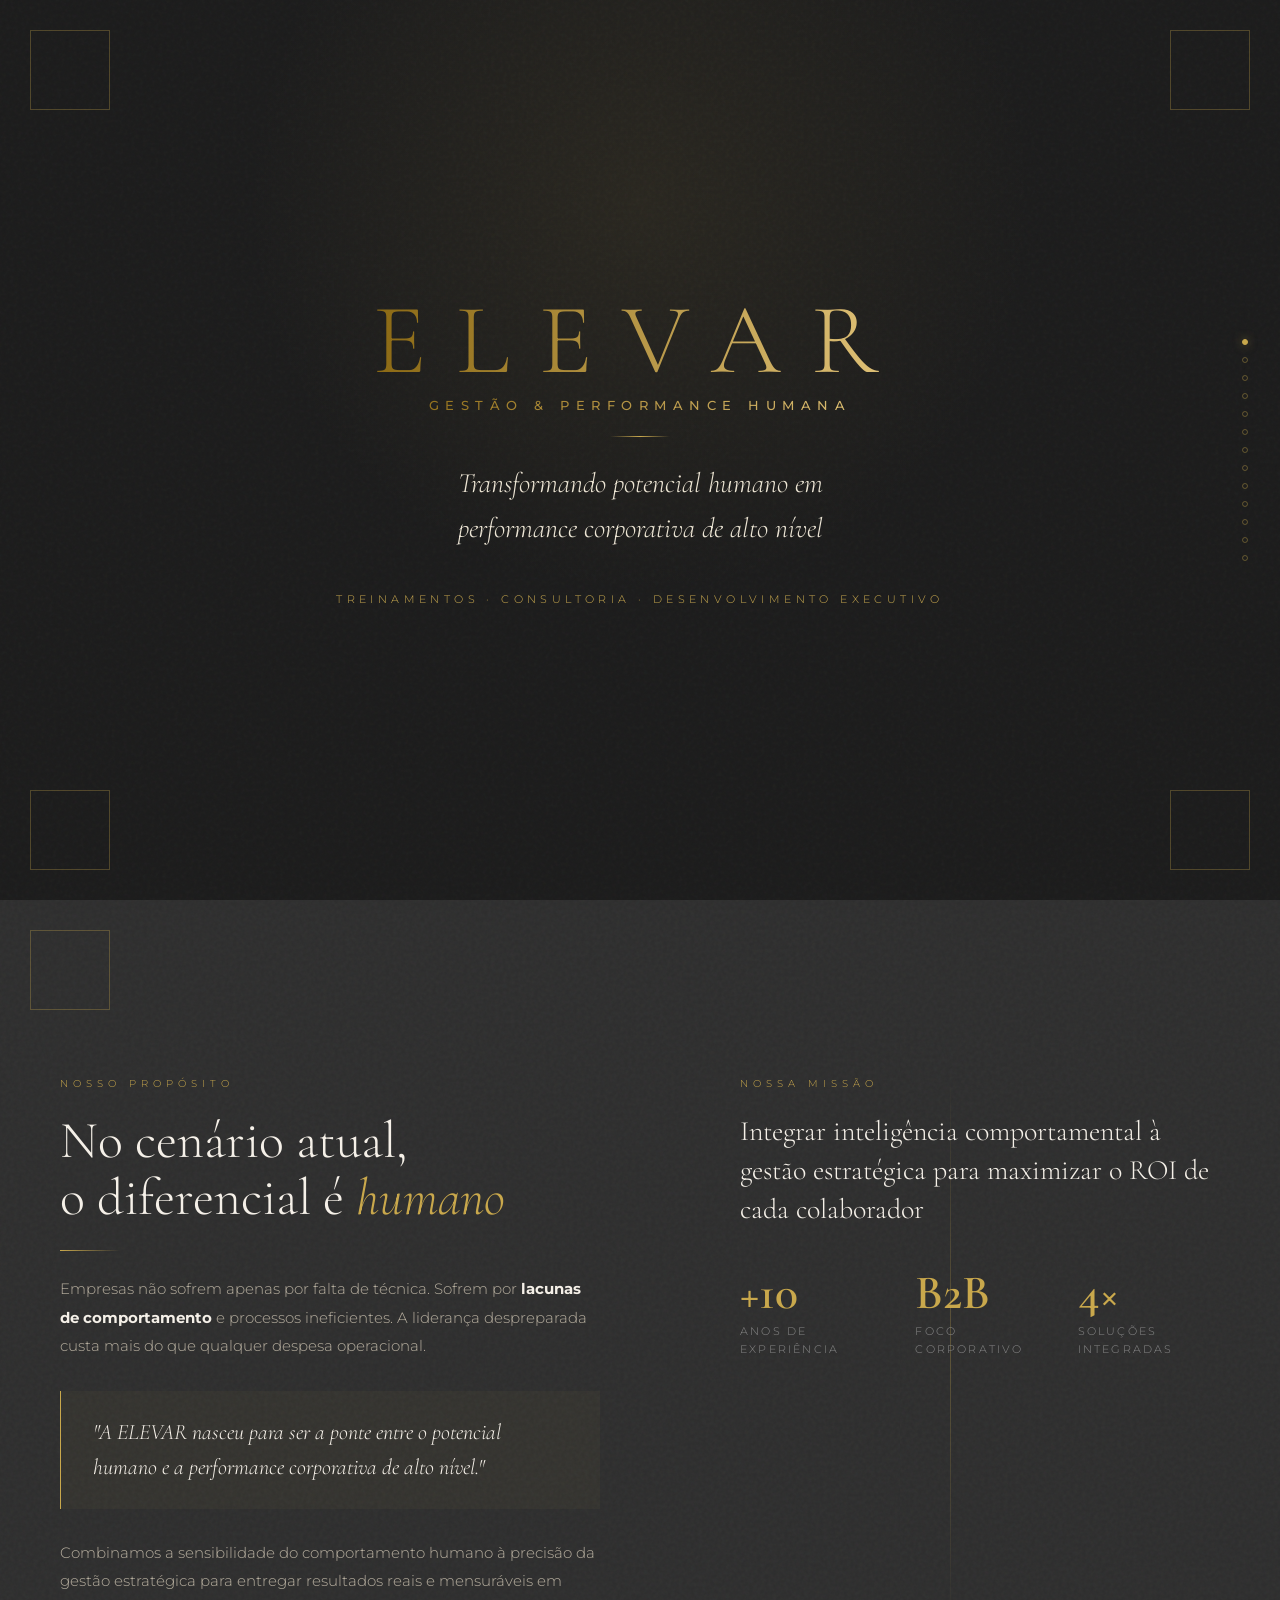
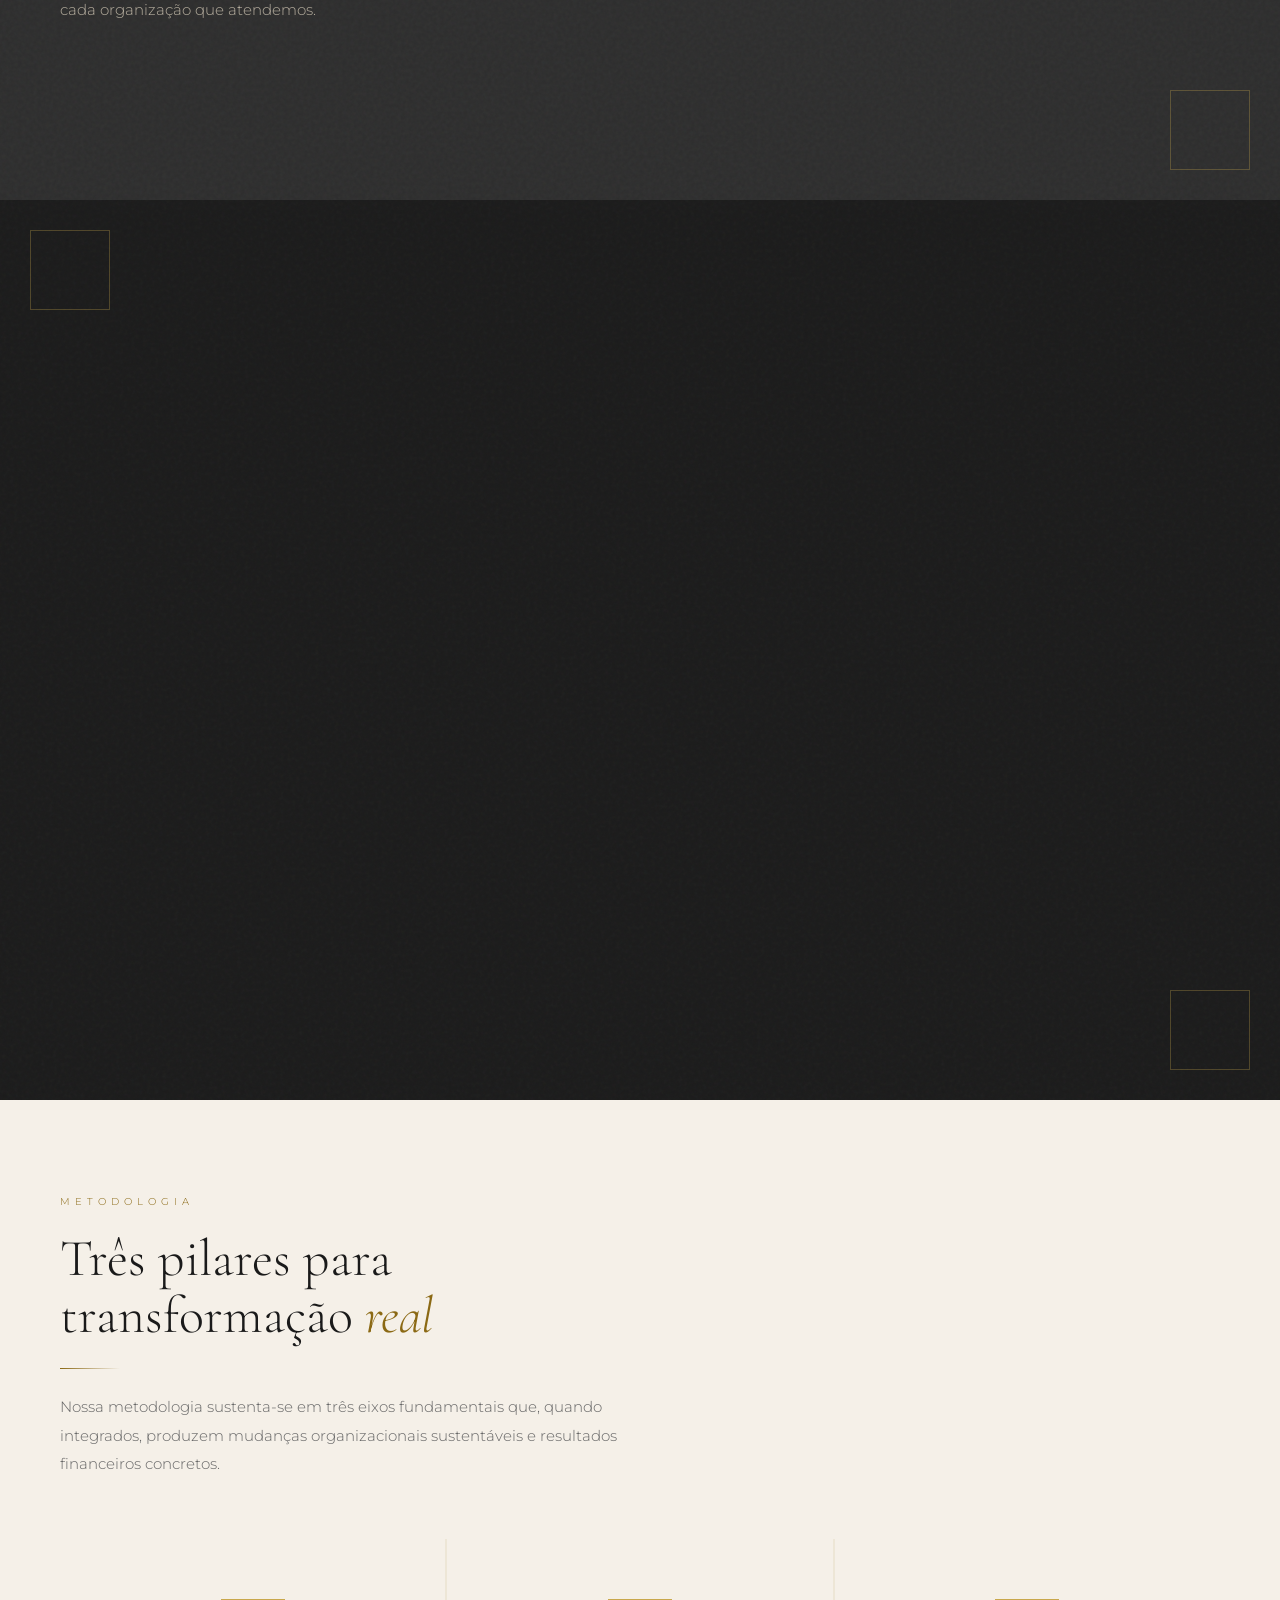
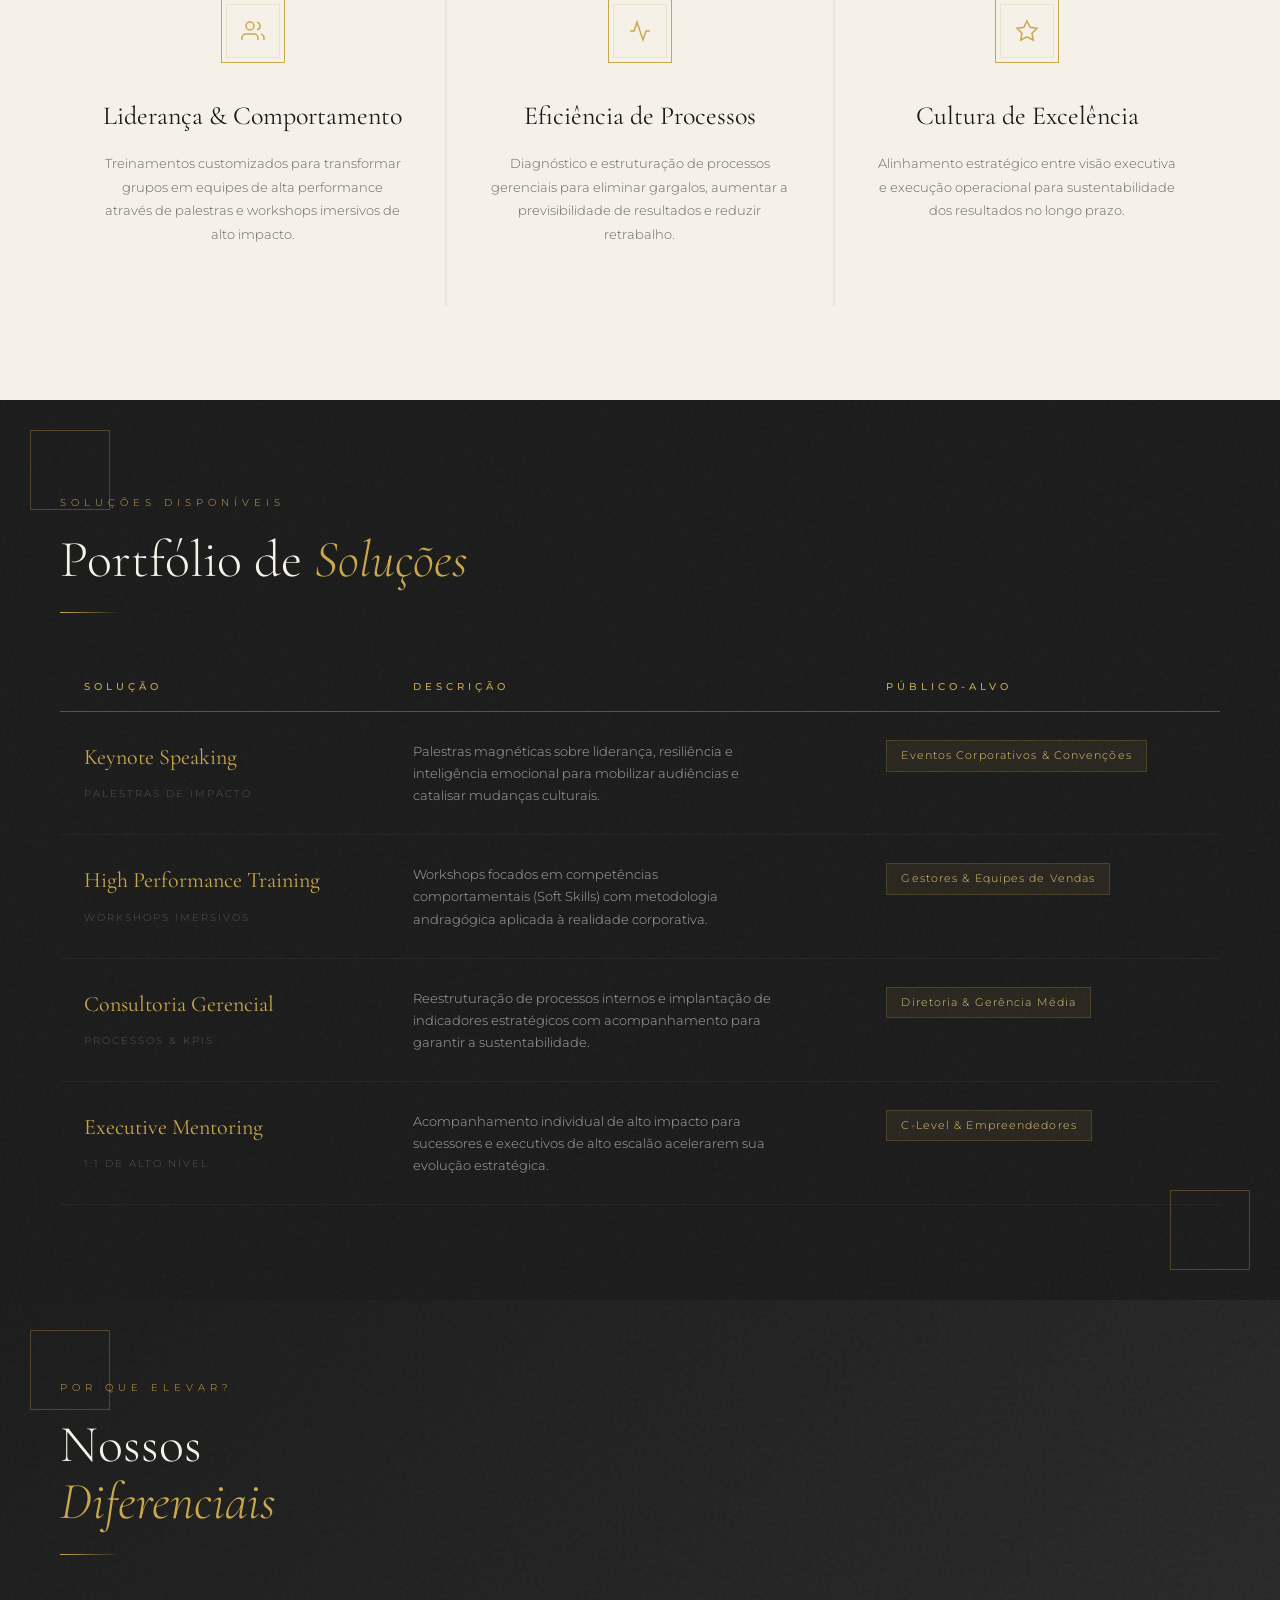
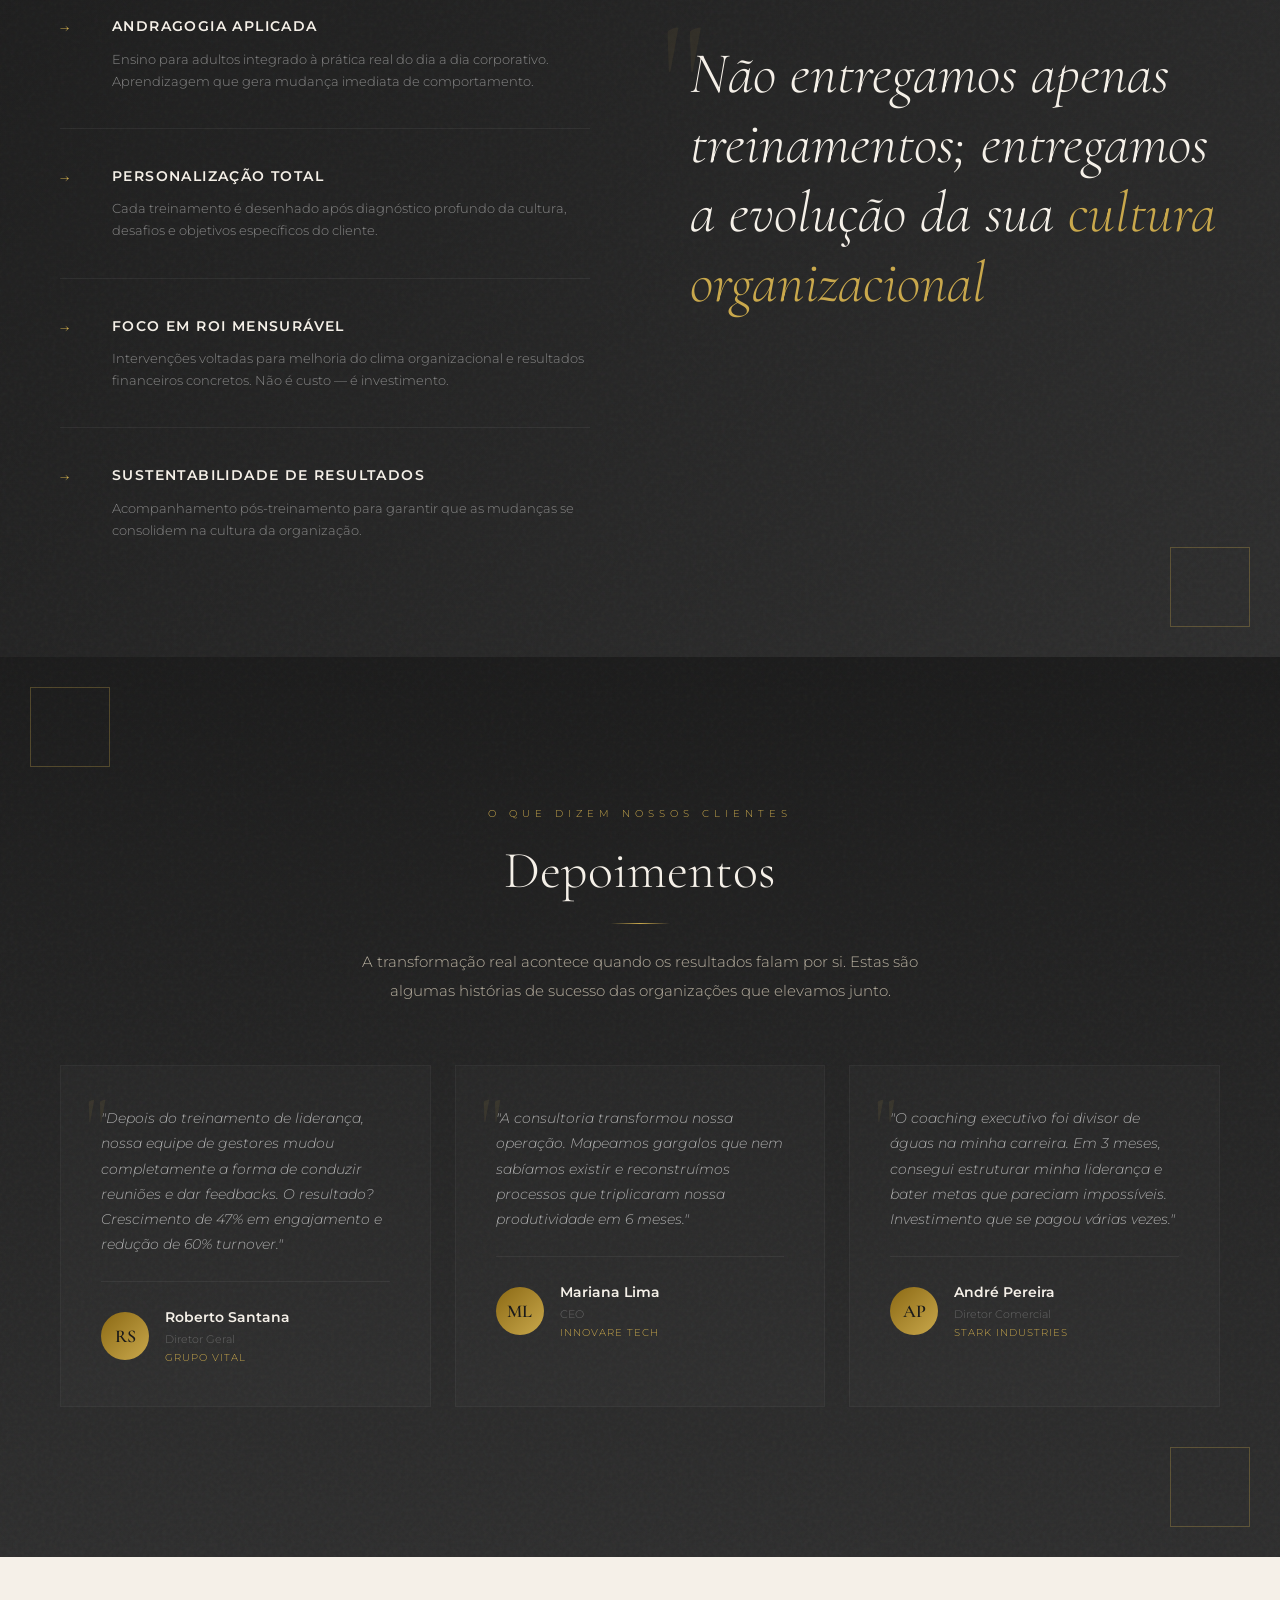
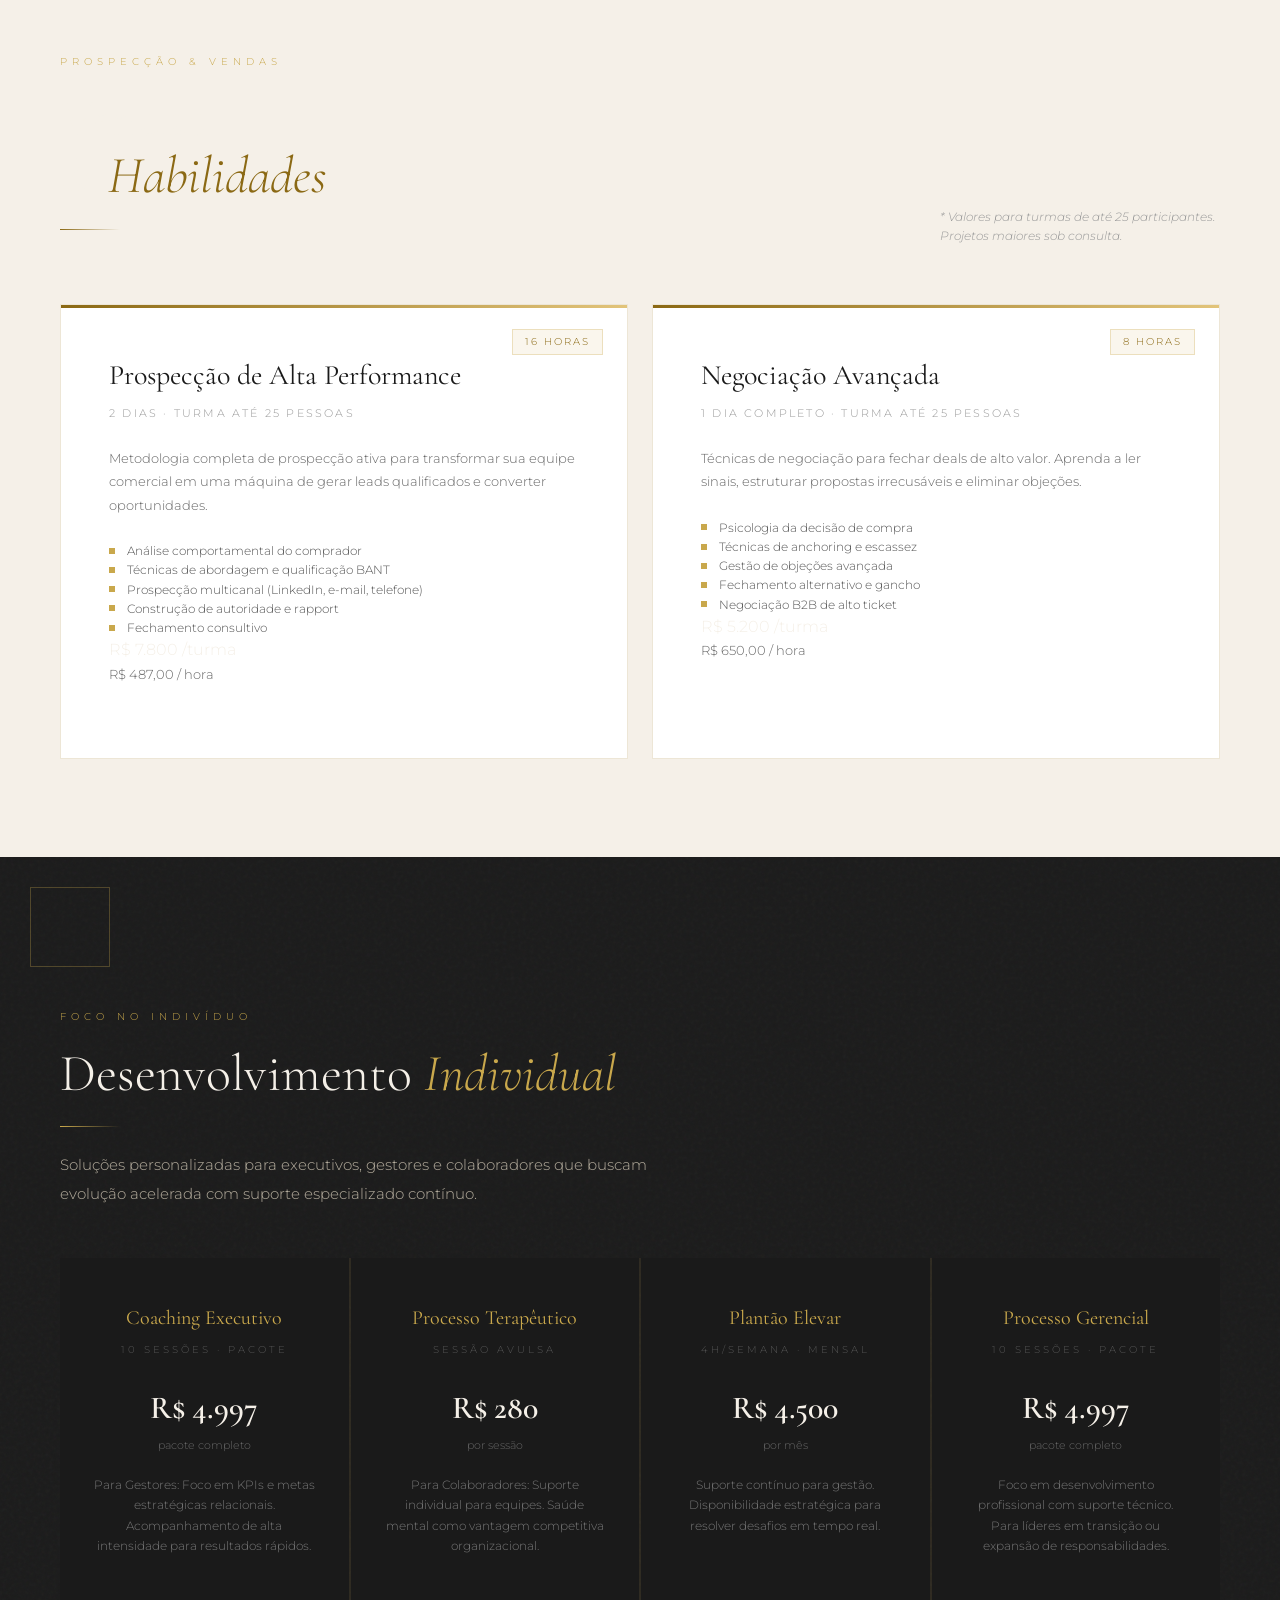
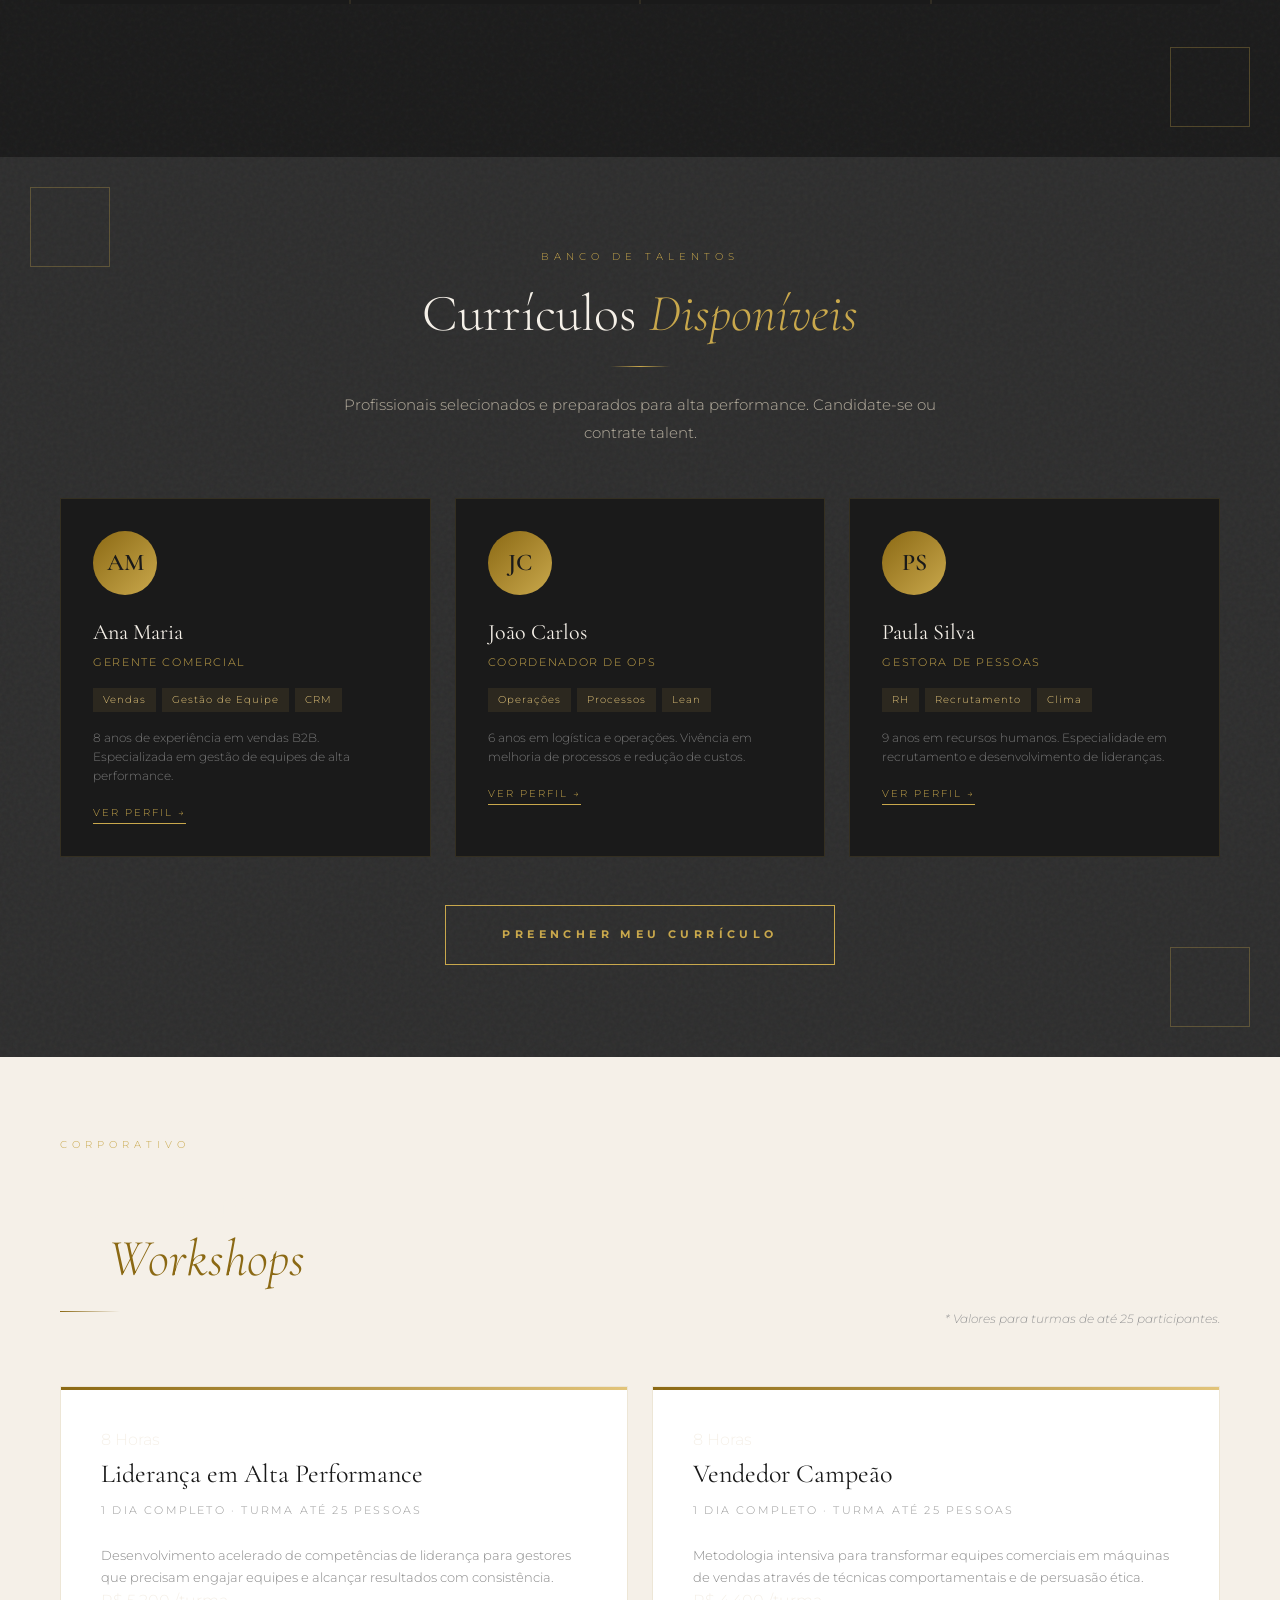
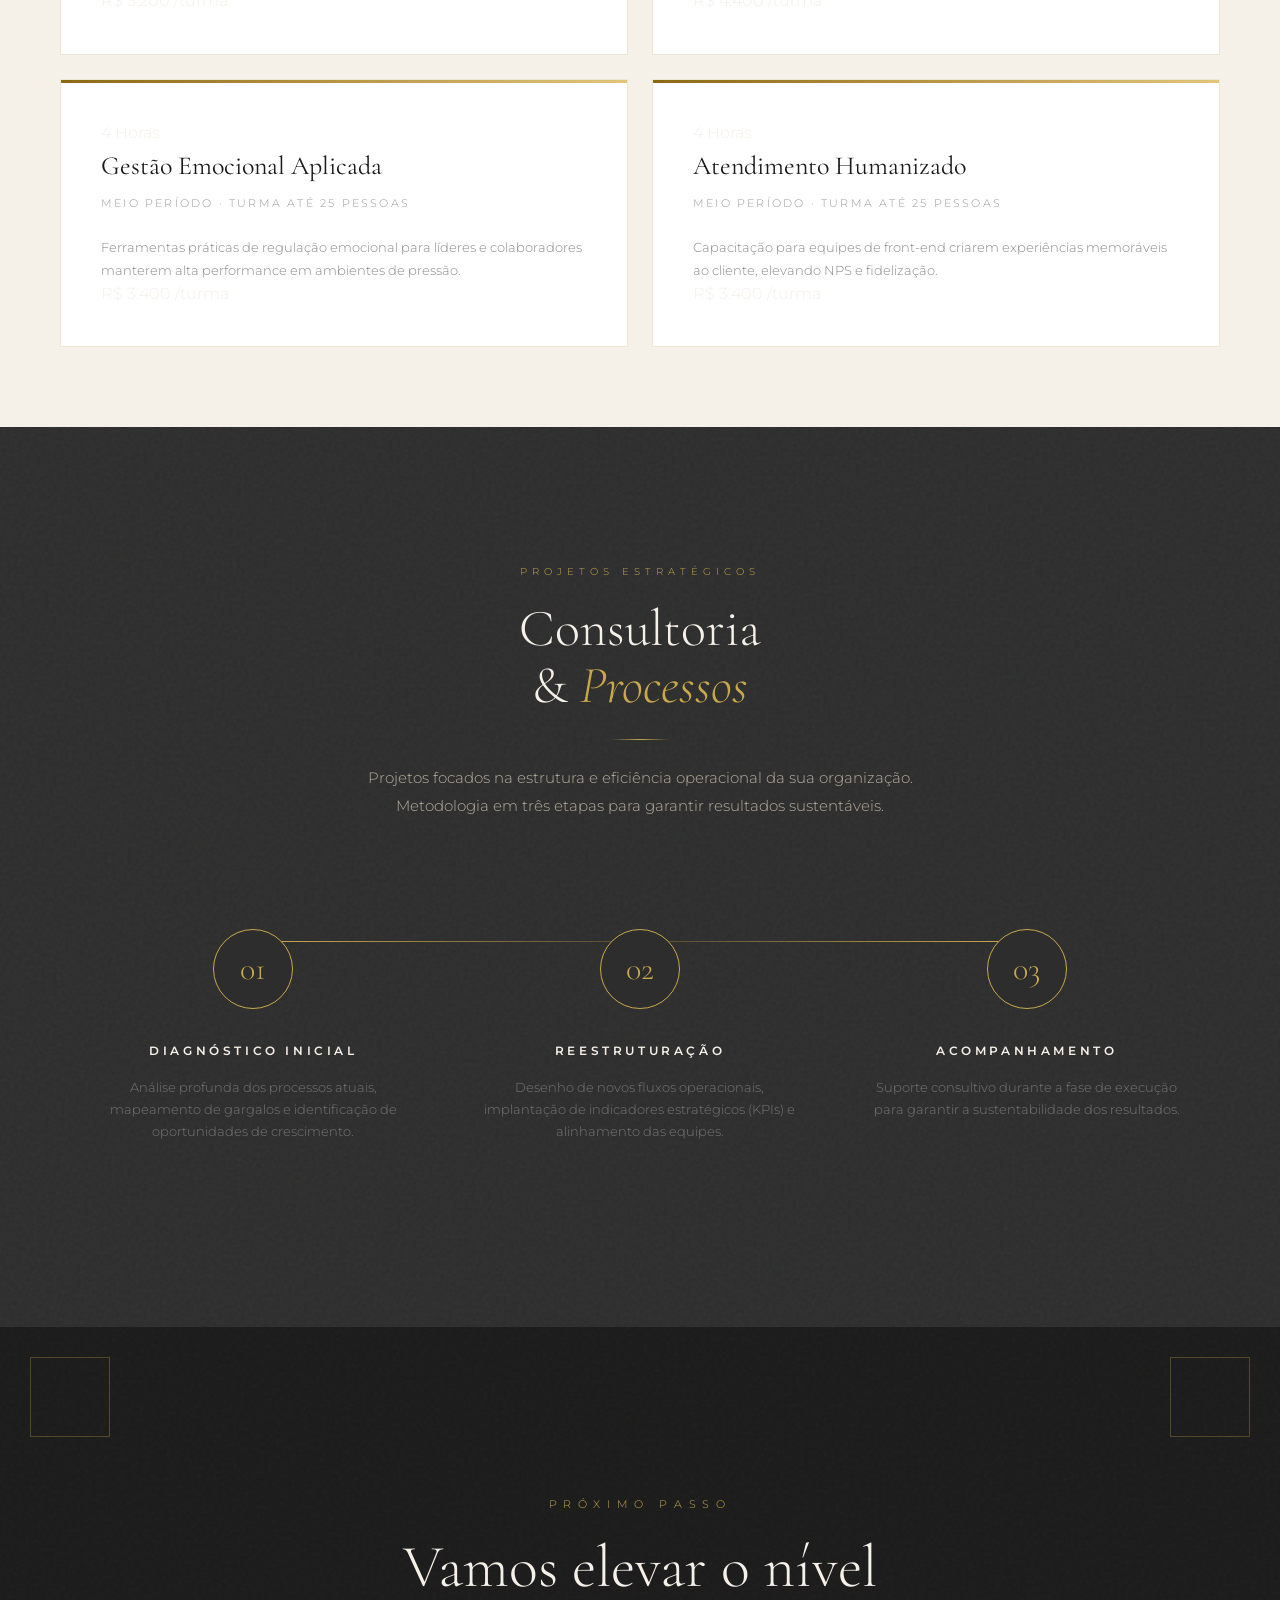
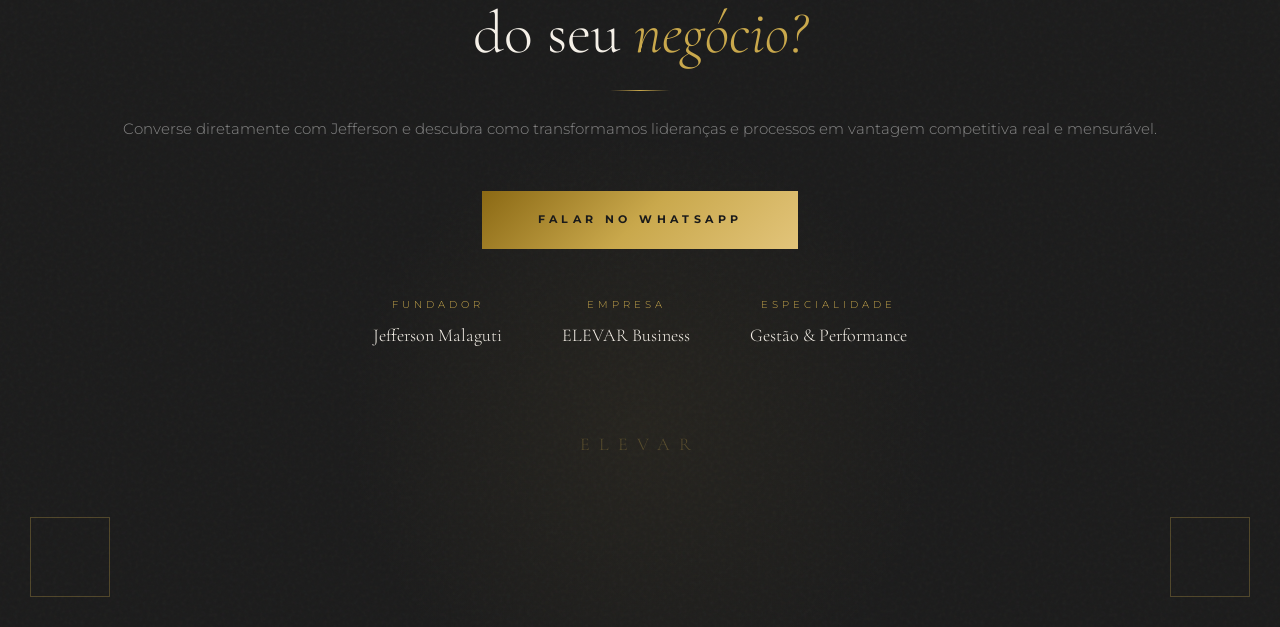
==== index.html @ b0cb4273 "Initial commit - Projeto ELEVAR" ====
<!DOCTYPE html>
<html lang="pt-BR">
<head>
  <meta charset="UTF-8">
  <meta name="viewport" content="width=device-width, initial-scale=1.0">
  <title>ELEVAR — Gestão & Performance Humana</title>
  <meta name="description" content="Consultoria especializada em liderança, desenvolvimento de equipes e otimização de processos. Treinamentos B2B, coaching executivo e consultoria gerencial para empresas de alto desempenho.">
  <meta name="author" content="Jefferson Malaguti">
  <meta name="robots" content="index, follow">
  <meta property="og:title" content="ELEVAR — Gestão & Performance Humana">
  <meta property="og:description" content="Transformando potencial humano em performance corporativa de alto nível">
  <meta property="og:type" content="website">
  <meta property="og:url" content="https://elevar-malagutti.web.app">
  <meta property="og:image" content="https://elevar-malagutti.web.app/og-image.jpg">
  <meta name="twitter:card" content="summary_large_image">
  <meta name="theme-color" content="#C9A84C">
  <link rel="canonical" href="https://elevar-malagutti.web.app">
  <link rel="preconnect" href="https://fonts.googleapis.com">
  <link rel="preconnect" href="https://fonts.gstatic.com" crossorigin>
  <link href="https://fonts.googleapis.com/css2?family=Cormorant+Garamond:ital,wght@0,300;0,400;0,600;0,700;1,300;1,400&family=Montserrat:wght@300;400;500;600;700&display=swap" rel="stylesheet" media="print" onload="this.media='all'">
  <link rel="stylesheet" href="css/estilos.css">
</head>
<body>
  <!-- Navegação por dots -->
  <nav class="nav-dots" id="navDots" aria-label="Navegação dos slides"></nav>

  <!-- Menu de atalhos -->
  <header class="atalhos-menu" id="atalhosMenu">
    <a href="#slide-1" class="atalhos-logo">ELEVAR</a>
    <nav class="atalhos-links" aria-label="Menu de atalhos">
      <a href="#slide-2" class="atalhos-link">Propósito</a>
      <a href="#slide-3" class="atalhos-link">Fundador</a>
      <a href="#slide-4" class="atalhos-link">Pilares</a>
      <a href="#slide-5" class="atalhos-link">Serviços</a>
      <a href="#slide-7" class="atalhos-link">Depoimentos</a>
      <a href="#slide-8" class="atalhos-link">Vendas</a>
      <a href="#slide-10" class="atalhos-link">Currículos</a>
      <a href="#slide-13" class="atalhos-link">Contato</a>
    </nav>
  </header>

  <!-- SLIDE 1: CAPA -->
  <section class="slide" id="slide-1" data-label="Início">
    <div class="noise"></div>
    <div class="corner-ornament tl"></div>
    <div class="corner-ornament tr"></div>
    <div class="corner-ornament bl"></div>
    <div class="corner-ornament br"></div>
    <div class="logo-mark gold-shimmer" style="animation: fadeUp 1.2s ease forwards;">
      ELEVAR
      <span>Gestão & Performance Humana</span>
    </div>
    <div class="gold-line"></div>
    <p class="hero-tagline">Transformando potencial humano em<br>performance corporativa de alto nível</p>
    <div style="height:40px"></div>
    <p class="hero-sub">Treinamentos · Consultoria · Desenvolvimento Executivo</p>
  </section>

  <!-- SLIDE 2: PROPÓSITO -->
  <section class="slide" id="slide-2" data-label="Propósito">
    <div class="noise"></div>
    <div class="corner-ornament tl"></div>
    <div class="corner-ornament br"></div>
    <div class="inner">
      <div>
        <p class="section-label reveal">Nosso Propósito</p>
        <h2 class="section-title reveal">No cenário atual,<br>o diferencial é <em>humano</em></h2>
        <div class="gold-line-left reveal"></div>
        <p class="body-text reveal">Empresas não sofrem apenas por falta de técnica. Sofrem por <strong style="color:var(--offwhite)">lacunas de comportamento</strong> e processos ineficientes. A liderança despreparada custa mais do que qualquer despesa operacional.</p>
        <div class="quote-block reveal">
          <p>"A ELEVAR nasceu para ser a ponte entre o potencial humano e a performance corporativa de alto nível."</p>
        </div>
        <p class="body-text reveal">Combinamos a sensibilidade do comportamento humano à precisão da gestão estratégica para entregar resultados reais e mensuráveis em cada organização que atendemos.</p>
      </div>
      <div style="position:relative">
        <div class="vertical-divider"></div>
        <div style="padding-left: 60px;">
          <p class="section-label reveal">Nossa Missão</p>
          <h3 style="font-family:'Cormorant Garamond',serif;font-size:28px;font-weight:300;color:var(--offwhite);line-height:1.4;margin-bottom:32px;" class="reveal">Integrar inteligência comportamental à gestão estratégica para maximizar o ROI de cada colaborador</h3>
          <div class="stat-row reveal">
            <div class="stat-item">
              <div class="num">+10</div>
              <div class="lbl">Anos de Experiência</div>
            </div>
            <div class="stat-item">
              <div class="num">B2B</div>
              <div class="lbl">Foco Corporativo</div>
            </div>
            <div class="stat-item">
              <div class="num">4×</div>
              <div class="lbl">Soluções Integradas</div>
            </div>
          </div>
        </div>
      </div>
    </div>
  </section>

  <!-- SLIDE 3: FUNDADOR -->
  <section class="slide" id="slide-3" data-label="Fundador">
    <div class="noise"></div>
    <div class="corner-ornament tl"></div>
    <div class="corner-ornament br"></div>
    <div class="inner">
      <div class="founder-card reveal">
        <img src="imagem modelo.jpg" alt="Jefferson Malaguti - Fundador e CEO da ELEVAR" class="founder-avatar" loading="lazy" decoding="async">
        <h3 class="founder-name">Jefferson Malaguti</h3>
        <p class="founder-title">Fundador & CEO</p>
        <p class="founder-role">Especialista em coaching e desenvolvimento humano com sólida trajetória em aceleração de resultados corporativos. Sua metodologia alia ciência comportamental a estratégia de negócios.</p>
        <span class="founder-badge">Consultor Executivo</span>
      </div>
      <div>
        <p class="section-label reveal">Quem Somos</p>
        <h2 class="section-title reveal">Consultoria especializada.<br>Missão <em>clara</em>.</h2>
        <div class="gold-line-left reveal"></div>
        <p class="body-text reveal" style="margin-bottom:32px;">Somos uma consultoria que une <strong style="color:var(--offwhite)">inteligência comportamental</strong> à precisão estratégica. Não entregamos apenas treinamentos — construímos culturas de alta performance duradouras.</p>
        <div class="pillars-list">
          <div class="pillar-item reveal">
            <span class="pillar-num">01</span>
            <div class="pillar-text">
              <h4>Desenvolvimento de Lideranças</h4>
              <p>Formação de gestores capazes de inspirar, engajar e alcançar metas com consistência.</p>
            </div>
          </div>
          <div class="pillar-item reveal">
            <span class="pillar-num">02</span>
            <div class="pillar-text">
              <h4>Otimização de Fluxos Gerenciais</h4>
              <p>Mapeamento e reestruturação de processos para máxima eficiência operacional.</p>
            </div>
          </div>
          <div class="pillar-item reveal">
            <span class="pillar-num">03</span>
            <div class="pillar-text">
              <h4>ROI de Pessoas</h4>
              <p>Cada intervenção é desenhada para gerar retorno mensurável sobre o capital humano.</p>
            </div>
          </div>
        </div>
      </div>
    </div>
  </section>

  <!-- SLIDE 4: PILARES -->
  <section class="slide" id="slide-4" data-label="Pilares">
    <div class="inner">
      <div>
        <p class="section-label reveal">Metodologia</p>
        <h2 class="section-title reveal">Três pilares para<br>transformação <em style="color:var(--gold-dark)">real</em></h2>
        <div class="gold-line-left reveal" style="background:linear-gradient(90deg,var(--gold-dark),transparent);"></div>
        <p class="body-text reveal" style="color:#666;max-width:600px;">Nossa metodologia sustenta-se em três eixos fundamentais que, quando integrados, produzem mudanças organizacionais sustentáveis e resultados financeiros concretos.</p>
      </div>
      <div class="pillars-grid reveal">
        <div class="pillar-card">
          <div class="pillar-icon">
            <svg width="24" height="24" viewBox="0 0 24 24" fill="none" stroke="currentColor" stroke-width="1.5"><path d="M17 21v-2a4 4 0 0 0-4-4H5a4 4 0 0 0-4 4v2"/><circle cx="9" cy="7" r="4"/><path d="M23 21v-2a4 4 0 0 0-3-3.87"/><path d="M16 3.13a4 4 0 0 1 0 7.75"/></svg>
          </div>
          <h3>Liderança & Comportamento</h3>
          <p>Treinamentos customizados para transformar grupos em equipes de alta performance através de palestras e workshops imersivos de alto impacto.</p>
        </div>
        <div class="pillar-card">
          <div class="pillar-icon">
            <svg width="24" height="24" viewBox="0 0 24 24" fill="none" stroke="currentColor" stroke-width="1.5"><polyline points="22 12 18 12 15 21 9 3 6 12 2 12"/></svg>
          </div>
          <h3>Eficiência de Processos</h3>
          <p>Diagnóstico e estruturação de processos gerenciais para eliminar gargalos, aumentar a previsibilidade de resultados e reduzir retrabalho.</p>
        </div>
        <div class="pillar-card">
          <div class="pillar-icon">
            <svg width="24" height="24" viewBox="0 0 24 24" fill="none" stroke="currentColor" stroke-width="1.5"><polygon points="12 2 15.09 8.26 22 9.27 17 14.14 18.18 21.02 12 17.77 5.82 21.02 7 14.14 2 9.27 8.91 8.26 12 2"/></svg>
          </div>
          <h3>Cultura de Excelência</h3>
          <p>Alinhamento estratégico entre visão executiva e execução operacional para sustentabilidade dos resultados no longo prazo.</p>
        </div>
      </div>
    </div>
  </section>

  <!-- SLIDE 5: PORTFÓLIO -->
  <section class="slide" id="slide-5" data-label="Portfólio">
    <div class="noise"></div>
    <div class="corner-ornament tl"></div>
    <div class="corner-ornament br"></div>
    <div class="inner">
      <p class="section-label reveal">Soluções Disponíveis</p>
      <h2 class="section-title reveal">Portfólio de <em>Soluções</em></h2>
      <div class="gold-line-left reveal"></div>
      <table class="portfolio-table reveal">
        <thead>
          <tr>
            <th>Solução</th>
            <th>Descrição</th>
            <th>Público-Alvo</th>
          </tr>
        </thead>
        <tbody>
          <tr>
            <td><span class="sol-name">Keynote Speaking</span><span class="sol-tag">Palestras de Impacto</span></td>
            <td><p class="sol-desc">Palestras magnéticas sobre liderança, resiliência e inteligência emocional para mobilizar audiências e catalisar mudanças culturais.</p></td>
            <td><span class="sol-target">Eventos Corporativos & Convenções</span></td>
          </tr>
          <tr>
            <td><span class="sol-name">High Performance Training</span><span class="sol-tag">Workshops Imersivos</span></td>
            <td><p class="sol-desc">Workshops focados em competências comportamentais (Soft Skills) com metodologia andragógica aplicada à realidade corporativa.</p></td>
            <td><span class="sol-target">Gestores & Equipes de Vendas</span></td>
          </tr>
          <tr>
            <td><span class="sol-name">Consultoria Gerencial</span><span class="sol-tag">Processos & KPIs</span></td>
            <td><p class="sol-desc">Reestruturação de processos internos e implantação de indicadores estratégicos com acompanhamento para garantir a sustentabilidade.</p></td>
            <td><span class="sol-target">Diretoria & Gerência Média</span></td>
          </tr>
          <tr>
            <td><span class="sol-name">Executive Mentoring</span><span class="sol-tag">1:1 de Alto Nível</span></td>
            <td><p class="sol-desc">Acompanhamento individual de alto impacto para sucessores e executivos de alto escalão acelerarem sua evolução estratégica.</p></td>
            <td><span class="sol-target">C-Level & Empreendedores</span></td>
          </tr>
        </tbody>
      </table>
    </div>
  </section>

  <!-- SLIDE 6: DIFERENCIAIS -->
  <section class="slide" id="slide-6" data-label="Diferenciais">
    <div class="noise"></div>
    <div class="corner-ornament tl"></div>
    <div class="corner-ornament br"></div>
    <div class="inner">
      <div>
        <p class="section-label reveal">Por que Elevar?</p>
        <h2 class="section-title reveal">Nossos<br><em>Diferenciais</em></h2>
        <div class="gold-line-left reveal"></div>
        <div class="diff-grid">
          <div class="diff-item reveal">
            <span class="diff-num">→</span>
            <div class="diff-content">
              <h4>Andragogia Aplicada</h4>
              <p>Ensino para adultos integrado à prática real do dia a dia corporativo. Aprendizagem que gera mudança imediata de comportamento.</p>
            </div>
          </div>
          <div class="diff-item reveal">
            <span class="diff-num">→</span>
            <div class="diff-content">
              <h4>Personalização Total</h4>
              <p>Cada treinamento é desenhado após diagnóstico profundo da cultura, desafios e objetivos específicos do cliente.</p>
            </div>
          </div>
          <div class="diff-item reveal">
            <span class="diff-num">→</span>
            <div class="diff-content">
              <h4>Foco em ROI Mensurável</h4>
              <p>Intervenções voltadas para melhoria do clima organizacional e resultados financeiros concretos. Não é custo — é investimento.</p>
            </div>
          </div>
          <div class="diff-item reveal">
            <span class="diff-num">→</span>
            <div class="diff-content">
              <h4>Sustentabilidade de Resultados</h4>
              <p>Acompanhamento pós-treinamento para garantir que as mudanças se consolidem na cultura da organização.</p>
            </div>
          </div>
        </div>
      </div>
      <div class="reveal">
        <div class="big-quote">
          Não entregamos apenas treinamentos; entregamos a evolução da sua <em>cultura organizacional</em>
        </div>
      </div>
    </div>
  </section>

  <!-- SLIDE 7: DEPOIMENTOS -->
  <section class="slide" id="slide-7" data-label="Depoimentos">
    <div class="noise"></div>
    <div class="corner-ornament tl"></div>
    <div class="corner-ornament br"></div>
    <div class="inner">
      <p class="section-label reveal" style="text-align:center;">O que dizem nossos clientes</p>
      <h2 class="section-title reveal" style="text-align:center;">Depoimentos</h2>
      <div class="gold-line reveal"></div>
      <p class="body-text reveal" style="text-align:center;max-width:600px;margin:0 auto 0;">A transformação real acontece quando os resultados falam por si. Estas são algumas histórias de sucesso das organizações que elevamos junto.</p>
      <div class="testimonials-grid reveal">
        <div class="testimonial-card">
          <p class="testimonial-text">"Depois do treinamento de liderança, nossa equipe de gestores mudou completamente a forma de conduzir reuniões e dar feedbacks. O resultado? Crescimento de 47% em engajamento e redução de 60% turnover."</p>
          <div class="testimonial-author">
            <div class="testimonial-avatar">RS</div>
            <div class="testimonial-info">
              <div class="name">Roberto Santana</div>
              <div class="role">Diretor Geral</div>
              <div class="company">Grupo Vital</div>
            </div>
          </div>
        </div>
        <div class="testimonial-card">
          <p class="testimonial-text">"A consultoria transformou nossa operação. Mapeamos gargalos que nem sabíamos existir e reconstruímos processos que triplicaram nossa produtividade em 6 meses."</p>
          <div class="testimonial-author">
            <div class="testimonial-avatar">ML</div>
            <div class="testimonial-info">
              <div class="name">Mariana Lima</div>
              <div class="role">CEO</div>
              <div class="company">Innovare Tech</div>
            </div>
          </div>
        </div>
        <div class="testimonial-card">
          <p class="testimonial-text">"O coaching executivo foi divisor de águas na minha carreira. Em 3 meses, consegui estruturar minha liderança e bater metas que pareciam impossíveis. Investimento que se pagou várias vezes."</p>
          <div class="testimonial-author">
            <div class="testimonial-avatar">AP</div>
            <div class="testimonial-info">
              <div class="name">André Pereira</div>
              <div class="role">Diretor Comercial</div>
              <div class="company">Stark Industries</div>
            </div>
          </div>
        </div>
      </div>
    </div>
  </section>

  <!-- SLIDE 8: VENDAS & HABILIDADES -->
  <section class="slide" id="slide-8" data-label="Vendas">
    <div class="inner">
      <div style="display:flex;justify-content:space-between;align-items:flex-end;flex-wrap:wrap;gap:24px;">
        <div>
          <p class="section-label reveal">Prospecção & Vendas</p>
          <h2 class="section-title reveal">Vendas<br>& <em style="color:var(--gold-dark)">Habilidades</em></h2>
          <div class="gold-line-left reveal" style="background:linear-gradient(90deg,var(--gold-dark),transparent);"></div>
        </div>
        <p class="reveal" style="font-size:12px;color:#999;font-style:italic;max-width:280px;padding-bottom:8px;">* Valores para turmas de até 25 participantes. Projetos maiores sob consulta.</p>
      </div>
      <div class="sales-grid">
        <div class="sales-card reveal">
          <span class="badge">16 Horas</span>
          <h3>Prospecção de Alta Performance</h3>
          <div class="duration">2 Dias · Turma até 25 pessoas</div>
          <p>Metodologia completa de prospecção ativa para transformar sua equipe comercial em uma máquina de gerar leads qualificados e converter oportunidades.</p>
          <div class="module">Análise comportamental do comprador</div>
          <div class="module">Técnicas de abordagem e qualificação BANT</div>
          <div class="module">Prospecção multicanal (LinkedIn, e-mail, telefone)</div>
          <div class="module">Construção de autoridade e rapport</div>
          <div class="module">Fechamento consultivo</div>
          <div class="price-display">
            <span class="currency">R$</span>
            <span class="amount">7.800</span>
            <span class="per">/turma</span>
          </div>
          <p class="price-sub">R$ 487,00 / hora</p>
        </div>
        <div class="sales-card reveal">
          <span class="badge">8 Horas</span>
          <h3>Negociação Avançada</h3>
          <div class="duration">1 Dia Completo · Turma até 25 pessoas</div>
          <p>Técnicas de negociação para fechar deals de alto valor. Aprenda a ler sinais, estruturar propostas irrecusáveis e eliminar objeções.</p>
          <div class="module">Psicologia da decisão de compra</div>
          <div class="module">Técnicas de anchoring e escassez</div>
          <div class="module">Gestão de objeções avançada</div>
          <div class="module">Fechamento alternativo e gancho</div>
          <div class="module">Negociação B2B de alto ticket</div>
          <div class="price-display">
            <span class="currency">R$</span>
            <span class="amount">5.200</span>
            <span class="per">/turma</span>
          </div>
          <p class="price-sub">R$ 650,00 / hora</p>
        </div>
      </div>
    </div>
  </section>

  <!-- SLIDE 9: DESENVOLVIMENTO INDIVIDUAL -->
  <section class="slide" id="slide-9" data-label="Individual">
    <div class="noise"></div>
    <div class="corner-ornament tl"></div>
    <div class="corner-ornament br"></div>
    <div class="inner">
      <p class="section-label reveal">Foco no Indivíduo</p>
      <h2 class="section-title reveal">Desenvolvimento <em>Individual</em></h2>
      <div class="gold-line-left reveal"></div>
      <p class="body-text reveal" style="max-width:600px;margin-bottom:0;">Soluções personalizadas para executivos, gestores e colaboradores que buscam evolução acelerada com suporte especializado contínuo.</p>
      <div class="dev-grid reveal">
        <div class="dev-card">
          <h3>Coaching Executivo</h3>
          <div class="format">10 Sessões · Pacote</div>
          <div class="dev-price">R$ 4.997</div>
          <div class="dev-price-sub">pacote completo</div>
          <p>Para Gestores: Foco em KPIs e metas estratégicas relacionais. Acompanhamento de alta intensidade para resultados rápidos.</p>
        </div>
        <div class="dev-card">
          <h3>Processo Terapêutico</h3>
          <div class="format">Sessão Avulsa</div>
          <div class="dev-price">R$ 280</div>
          <div class="dev-price-sub">por sessão</div>
          <p>Para Colaboradores: Suporte individual para equipes. Saúde mental como vantagem competitiva organizacional.</p>
        </div>
        <div class="dev-card">
          <h3>Plantão Elevar</h3>
          <div class="format">4h/Semana · Mensal</div>
          <div class="dev-price">R$ 4.500</div>
          <div class="dev-price-sub">por mês</div>
          <p>Suporte contínuo para gestão. Disponibilidade estratégica para resolver desafios em tempo real.</p>
        </div>
        <div class="dev-card">
          <h3>Processo Gerencial</h3>
          <div class="format">10 Sessões · Pacote</div>
          <div class="dev-price">R$ 4.997</div>
          <div class="dev-price-sub">pacote completo</div>
          <p>Foco em desenvolvimento profissional com suporte técnico. Para líderes em transição ou expansão de responsabilidades.</p>
        </div>
      </div>
    </div>
  </section>

  <!-- SLIDE 10: CURRÍCULOS -->
  <section class="slide" id="slide-10" data-label="Currículos">
    <div class="noise"></div>
    <div class="corner-ornament tl"></div>
    <div class="corner-ornament br"></div>
    <div class="inner">
      <p class="section-label reveal" style="text-align:center;">Banco de Talentos</p>
      <h2 class="section-title reveal" style="text-align:center;">Currículos <em>Disponíveis</em></h2>
      <div class="gold-line reveal"></div>
      <p class="body-text reveal" style="text-align:center;max-width:600px;margin:0 auto 0;">Profissionais selecionados e preparados para alta performance. Candidate-se ou contrate talent.</p>
      <div class="cv-grid reveal">
        <a href="perfis/ana-maria.html" class="cv-card">
          <div class="cv-avatar">AM</div>
          <h3 class="cv-name">Ana Maria</h3>
          <p class="cv-role">Gerente Comercial</p>
          <div class="cv-skills">
            <span class="cv-skill">Vendas</span>
            <span class="cv-skill">Gestão de Equipe</span>
            <span class="cv-skill">CRM</span>
          </div>
          <p class="cv-exp">8 anos de experiência em vendas B2B. Especializada em gestão de equipes de alta performance.</p>
          <span class="cv-cta">Ver perfil →</span>
        </a>
        <a href="perfis/joao-carlos.html" class="cv-card">
          <div class="cv-avatar">JC</div>
          <h3 class="cv-name">João Carlos</h3>
          <p class="cv-role">Coordenador de Ops</p>
          <div class="cv-skills">
            <span class="cv-skill">Operações</span>
            <span class="cv-skill">Processos</span>
            <span class="cv-skill">Lean</span>
          </div>
          <p class="cv-exp">6 anos em logística e operações. Vivência em melhoria de processos e redução de custos.</p>
          <span class="cv-cta">Ver perfil →</span>
        </a>
        <a href="perfis/paula-silva.html" class="cv-card">
          <div class="cv-avatar">PS</div>
          <h3 class="cv-name">Paula Silva</h3>
          <p class="cv-role">Gestora de Pessoas</p>
          <div class="cv-skills">
            <span class="cv-skill">RH</span>
            <span class="cv-skill">Recrutamento</span>
            <span class="cv-skill">Clima</span>
          </div>
          <p class="cv-exp">9 anos em recursos humanos. Especialidade em recrutamento e desenvolvimento de lideranças.</p>
          <span class="cv-cta">Ver perfil →</span>
        </a>
      </div>
      <div class="reveal" style="text-align:center;margin-top:48px;">
        <a href="cadastro.html" class="cta-button" style="background:transparent;border:1px solid var(--gold);color:var(--gold);">Preencher meu Currículo</a>
      </div>
    </div>
  </section>

  <!-- SLIDE 11: TREINAMENTOS CORPORATIVOS -->
  <section class="slide" id="slide-11" data-label="Corporativo">
    <div class="inner">
      <div style="display:flex;justify-content:space-between;align-items:flex-end;flex-wrap:wrap;gap:24px;">
        <div>
          <p class="section-label reveal">Corporativo</p>
          <h2 class="section-title reveal">Treinamentos<br>& <em style="color:var(--gold-dark)">Workshops</em></h2>
          <div class="gold-line-left reveal" style="background:linear-gradient(90deg,var(--gold-dark),transparent);"></div>
        </div>
        <p class="reveal" style="font-size:12px;color:#999;font-style:italic;max-width:280px;padding-bottom:8px;">* Valores para turmas de até 25 participantes.</p>
      </div>
      <div class="training-grid">
        <div class="training-card reveal">
          <span class="badge">8 Horas</span>
          <h3>Liderança em Alta Performance</h3>
          <div class="duration">1 Dia Completo · Turma até 25 pessoas</div>
          <p style="font-size:13px;color:#888;line-height:1.7;">Desenvolvimento acelerado de competências de liderança para gestores que precisam engajar equipes e alcançar resultados com consistência.</p>
          <div class="price-display">
            <span class="currency">R$</span>
            <span class="amount">5.200</span>
            <span class="per">/turma</span>
          </div>
        </div>
        <div class="training-card reveal">
          <span class="badge">8 Horas</span>
          <h3>Vendedor Campeão</h3>
          <div class="duration">1 Dia Completo · Turma até 25 pessoas</div>
          <p style="font-size:13px;color:#888;line-height:1.7;">Metodologia intensiva para transformar equipes comerciais em máquinas de vendas através de técnicas comportamentais e de persuasão ética.</p>
          <div class="price-display">
            <span class="currency">R$</span>
            <span class="amount">4.400</span>
            <span class="per">/turma</span>
          </div>
        </div>
        <div class="training-card reveal">
          <span class="badge">4 Horas</span>
          <h3>Gestão Emocional Aplicada</h3>
          <div class="duration">Meio Período · Turma até 25 pessoas</div>
          <p style="font-size:13px;color:#888;line-height:1.7;">Ferramentas práticas de regulação emocional para líderes e colaboradores manterem alta performance em ambientes de pressão.</p>
          <div class="price-display">
            <span class="currency">R$</span>
            <span class="amount">3.400</span>
            <span class="per">/turma</span>
          </div>
        </div>
        <div class="training-card reveal">
          <span class="badge">4 Horas</span>
          <h3>Atendimento Humanizado</h3>
          <div class="duration">Meio Período · Turma até 25 pessoas</div>
          <p style="font-size:13px;color:#888;line-height:1.7;">Capacitação para equipes de front-end criarem experiências memoráveis ao cliente, elevando NPS e fidelização.</p>
          <div class="price-display">
            <span class="currency">R$</span>
            <span class="amount">3.400</span>
            <span class="per">/turma</span>
          </div>
        </div>
      </div>
    </div>
  </section>

  <!-- SLIDE 12: CONSULTORIA -->
  <section class="slide" id="slide-12" data-label="Consultoria">
    <div class="noise"></div>
    <div class="inner">
      <p class="section-label reveal" style="text-align:center;">Projetos Estratégicos</p>
      <h2 class="section-title reveal" style="text-align:center;font-size:52px;">Consultoria<br>& <em>Processos</em></h2>
      <div class="gold-line reveal"></div>
      <p class="body-text reveal" style="text-align:center;max-width:600px;margin:0 auto 0;">Projetos focados na estrutura e eficiência operacional da sua organização. Metodologia em três etapas para garantir resultados sustentáveis.</p>
      <div class="process-steps">
        <div class="process-step reveal">
          <div class="step-circle"><span>01</span></div>
          <h4>Diagnóstico Inicial</h4>
          <p>Análise profunda dos processos atuais, mapeamento de gargalos e identificação de oportunidades de crescimento.</p>
        </div>
        <div class="process-step reveal">
          <div class="step-circle"><span>02</span></div>
          <h4>Reestruturação</h4>
          <p>Desenho de novos fluxos operacionais, implantação de indicadores estratégicos (KPIs) e alinhamento das equipes.</p>
        </div>
        <div class="process-step reveal">
          <div class="step-circle"><span>03</span></div>
          <h4>Acompanhamento</h4>
          <p>Suporte consultivo durante a fase de execução para garantir a sustentabilidade dos resultados.</p>
        </div>
      </div>
    </div>
  </section>

  <!-- SLIDE 13: CTA FINAL -->
  <section class="slide" id="slide-13" data-label="Contato">
    <div class="noise"></div>
    <div class="corner-ornament tl"></div>
    <div class="corner-ornament tr"></div>
    <div class="corner-ornament bl"></div>
    <div class="corner-ornament br"></div>
    <div class="inner">
      <p class="section-label reveal" style="text-align:center;font-size:11px;letter-spacing:0.6em;">Próximo Passo</p>
      <h2 class="section-title reveal" style="font-size:60px;text-align:center;color:var(--offwhite);">Vamos elevar o nível<br>do seu <em>negócio?</em></h2>
      <div class="gold-line reveal"></div>
      <p class="cta-sub reveal">Converse diretamente com Jefferson e descubra como transformamos lideranças e processos em vantagem competitiva real e mensurável.</p>
      <div class="reveal">
        <a href="https://wa.me/5518996272190?text=Olá,%20gostaria%20de%20saber%20mais%20sobre%20os%20treinamentos%20da%20ELEVAR" target="_blank" rel="noopener noreferrer" class="cta-button" aria-label="Agendar reunião pelo WhatsApp">
          Falar no WhatsApp
        </a>
      </div>
      <div class="contact-info reveal">
        <div class="contact-item">
          <div class="label">Fundador</div>
          <div class="value">Jefferson Malaguti</div>
        </div>
        <div class="contact-item">
          <div class="label">Empresa</div>
          <div class="value">ELEVAR Business</div>
        </div>
        <div class="contact-item">
          <div class="label">Especialidade</div>
          <div class="value">Gestão & Performance</div>
        </div>
      </div>
      <div class="footer-logo">ELEVAR</div>
    </div>
  </section>

  <script>
    // Build nav dots
    const slides = document.querySelectorAll('.slide');
    const navDots = document.getElementById('navDots');
    slides.forEach((slide, i) => {
      const dot = document.createElement('div');
      dot.className = 'nav-dot' + (i === 0 ? ' active' : '');
      dot.title = slide.dataset.label || '';
      dot.addEventListener('click', () => {
        slide.scrollIntoView({ behavior: 'smooth' });
      });
      navDots.appendChild(dot);
    });

    // Update active dot on scroll
    const observer = new IntersectionObserver((entries) => {
      entries.forEach(entry => {
        if (entry.isIntersecting) {
          const idx = Array.from(slides).indexOf(entry.target);
          document.querySelectorAll('.nav-dot').forEach((d, i) => {
            d.classList.toggle('active', i === idx);
          });
        }
      });
    }, { threshold: 0.5 });
    slides.forEach(s => observer.observe(s));

    // Atalho menu - mostra quando scroll passa do primeiro slide
    const atalhosMenu = document.getElementById('atalhosMenu');
    const atalhosObserver = new IntersectionObserver((entries) => {
      entries.forEach(entry => {
        atalhosMenu.classList.toggle('visible', !entry.isIntersecting);
      });
    }, { threshold: 0 });
    atalhosObserver.observe(document.getElementById('slide-1'));

    // Reveal on scroll
    const reveals = document.querySelectorAll('.reveal');
    const revealObs = new IntersectionObserver((entries) => {
      entries.forEach((entry, i) => {
        if (entry.isIntersecting) {
          setTimeout(() => {
            entry.target.classList.add('visible');
          }, 100);
        }
      });
    }, { threshold: 0.1 });
    reveals.forEach(r => revealObs.observe(r));
  </script>
</body>
</html>
---- css/estilos.css ----
/* ========================================
   ELEVAR - Gestão & Performance Humana
   Landing Page Completa
   ======================================== */

/* ---------- VARIÁVEIS ---------- */
:root {
  --gold: #C9A84C;
  --gold-light: #E2C47A;
  --gold-pale: #F5E6C0;
  --gold-dark: #8B6914;
  --charcoal: #1A1A1A;
  --charcoal-mid: #2D2D2D;
  --charcoal-soft: #3D3D3D;
  --white: #FFFFFF;
  --offwhite: #F5F0E8;
  --offwhite-dark: #EDE6D6;
  --cream: #FAF6EE;
}

/* ---------- RESET & BASE ---------- */
*, *::before, *::after {
  margin: 0;
  padding: 0;
  box-sizing: border-box;
}

html { scroll-behavior: smooth; }

body {
  background: var(--charcoal);
  color: var(--offwhite);
  font-family: 'Montserrat', sans-serif;
  font-weight: 300;
  overflow-x: hidden;
  line-height: 1.6;
}

/* ---------- SLIDE SYSTEM ---------- */
.slide {
  min-height: 100vh;
  width: 100%;
  display: flex;
  align-items: center;
  justify-content: center;
  position: relative;
  overflow: hidden;
  padding: 80px 60px;
}

/* ---------- DECORATIVE ELEMENTS ---------- */
.gold-line {
  width: 60px;
  height: 1px;
  background: linear-gradient(90deg, transparent, var(--gold), transparent);
  margin: 24px auto;
}

.gold-line-left {
  width: 60px;
  height: 1px;
  background: linear-gradient(90deg, var(--gold), transparent);
  margin: 24px 0;
}

.corner-ornament {
  position: absolute;
  width: 80px;
  height: 80px;
  opacity: 0.3;
  border: 1px solid var(--gold);
}

.corner-ornament.tl { top: 30px; left: 30px; border-top: 1px solid var(--gold); border-left: 1px solid var(--gold); }
.corner-ornament.tr { top: 30px; right: 30px; border-top: 1px solid var(--gold); border-right: 1px solid var(--gold); }
.corner-ornament.bl { bottom: 30px; left: 30px; border-bottom: 1px solid var(--gold); border-left: 1px solid var(--gold); }
.corner-ornament.br { bottom: 30px; right: 30px; border-bottom: 1px solid var(--gold); border-right: 1px solid var(--gold); }

.noise {
  position: absolute;
  inset: 0;
  background-image: url("data:image/svg+xml,%3Csvg viewBox='0 0 256 256' xmlns='http://www.w3.org/2000/svg'%3E%3Cfilter id='noise'%3E%3CfeTurbulence type='fractalNoise' baseFrequency='0.9' numOctaves='4' stitchTiles='stitch'/%3E%3C/filter%3E%3Crect width='100%25' height='100%25' filter='url(%23noise)' opacity='0.04'/%3E%3C/svg%3E");
  pointer-events: none;
  z-index: 0;
}

/* ---------- TYPOGRAPHY ---------- */
.section-label {
  font-size: 10px;
  letter-spacing: 0.5em;
  text-transform: uppercase;
  color: var(--gold);
  margin-bottom: 20px;
}

.section-title {
  font-family: 'Cormorant Garamond', serif;
  font-size: 52px;
  font-weight: 300;
  line-height: 1.1;
  color: var(--offwhite);
}

.section-title em { color: var(--gold); font-style: italic; }

.body-text {
  font-size: 15px;
  line-height: 1.9;
  color: #B8B0A0;
  font-weight: 300;
}

/* ---------- INNER CONTAINER ---------- */
.inner {
  max-width: 1200px;
  width: 100%;
  position: relative;
  z-index: 1;
}

/* ==================== SLIDE 1: CAPA ==================== */
#slide-1 {
  background: var(--charcoal);
  flex-direction: column;
  text-align: center;
}

#slide-1::before {
  content: '';
  position: absolute;
  top: -200px; left: 50%;
  transform: translateX(-50%);
  width: 800px; height: 800px;
  background: radial-gradient(ellipse at center, rgba(201,168,76,0.08) 0%, transparent 70%);
  pointer-events: none;
}

.logo-mark {
  font-family: 'Cormorant Garamond', serif;
  font-size: 100px;
  font-weight: 300;
  letter-spacing: 0.3em;
  color: var(--gold);
  line-height: 1;
  position: relative;
  z-index: 1;
}

.logo-mark span {
  display: block;
  font-size: 13px;
  font-family: 'Montserrat', sans-serif;
  font-weight: 500;
  letter-spacing: 0.5em;
  color: var(--offwhite);
  margin-top: 8px;
  text-transform: uppercase;
}

.hero-tagline {
  font-family: 'Cormorant Garamond', serif;
  font-size: 28px;
  font-weight: 300;
  font-style: italic;
  color: var(--offwhite-dark);
  max-width: 600px;
  line-height: 1.6;
}

.hero-sub {
  font-size: 11px;
  letter-spacing: 0.4em;
  text-transform: uppercase;
  color: var(--gold);
}

.gold-shimmer {
  background: linear-gradient(90deg, var(--gold-dark) 0%, var(--gold-light) 50%, var(--gold-dark) 100%);
  background-size: 200% auto;
  -webkit-background-clip: text;
  -webkit-text-fill-color: transparent;
  background-clip: text;
  animation: shimmer 4s linear infinite;
}

/* ==================== SLIDE 2: PROPÓSITO ==================== */
#slide-2 { background: var(--charcoal-mid); }

#slide-2 .inner {
  display: grid;
  grid-template-columns: 1fr 1fr;
  gap: 80px;
}

.quote-block {
  border-left: 1px solid var(--gold);
  padding: 24px 32px;
  background: rgba(201,168,76,0.04);
  margin: 30px 0;
}

.quote-block p {
  font-family: 'Cormorant Garamond', serif;
  font-size: 22px;
  font-weight: 300;
  font-style: italic;
  color: var(--offwhite);
  line-height: 1.6;
}

.stat-row {
  display: flex;
  gap: 40px;
  margin-top: 40px;
}

.stat-item .num {
  font-family: 'Cormorant Garamond', serif;
  font-size: 48px;
  font-weight: 600;
  color: var(--gold);
  line-height: 1;
}

.stat-item .lbl {
  font-size: 11px;
  letter-spacing: 0.2em;
  text-transform: uppercase;
  color: #888;
  margin-top: 6px;
}

.vertical-divider {
  width: 1px;
  background: linear-gradient(180deg, transparent, var(--gold), transparent);
  opacity: 0.3;
  position: absolute;
  left: 50%;
  top: 0; bottom: 0;
}

/* ==================== SLIDE 3: FUNDADOR ==================== */
#slide-3 { background: var(--charcoal); }

#slide-3 .inner {
  display: grid;
  grid-template-columns: 320px 1fr;
  gap: 80px;
  align-items: center;
}

.founder-card {
  background: linear-gradient(135deg, var(--charcoal-mid), var(--charcoal-soft));
  border: 1px solid rgba(201,168,76,0.2);
  padding: 48px 40px;
  text-align: center;
  position: relative;
}

.founder-card::before {
  content: '';
  position: absolute;
  top: 0; left: 0; right: 0;
  height: 3px;
  background: linear-gradient(90deg, transparent, var(--gold), transparent);
}

.founder-avatar {
  width: 120px;
  height: 120px;
  border-radius: 50%;
  background: linear-gradient(135deg, var(--gold-dark), var(--gold));
  margin: 0 auto 24px;
  display: flex;
  align-items: center;
  justify-content: center;
  font-family: 'Cormorant Garamond', serif;
  font-size: 42px;
  font-weight: 300;
  color: var(--charcoal);
  border: 3px solid rgba(201,168,76,0.4);
}

.founder-name {
  font-family: 'Cormorant Garamond', serif;
  font-size: 28px;
  font-weight: 400;
  color: var(--offwhite);
}

.founder-title {
  font-size: 11px;
  letter-spacing: 0.3em;
  text-transform: uppercase;
  color: var(--gold);
  margin-top: 8px;
}

.founder-role {
  font-size: 12px;
  color: #888;
  margin-top: 16px;
  line-height: 1.6;
}

.founder-badge {
  display: inline-block;
  background: rgba(201,168,76,0.1);
  border: 1px solid rgba(201,168,76,0.3);
  color: var(--gold);
  font-size: 10px;
  letter-spacing: 0.2em;
  text-transform: uppercase;
  padding: 6px 16px;
  margin-top: 20px;
}

.pillars-list {
  display: flex;
  flex-direction: column;
  gap: 16px;
  margin-top: 20px;
}

.pillar-item {
  display: flex;
  align-items: flex-start;
  gap: 20px;
  padding: 20px 24px;
  background: rgba(201,168,76,0.04);
  border: 1px solid rgba(201,168,76,0.1);
  transition: all 0.3s ease;
}

.pillar-item:hover {
  border-color: rgba(201,168,76,0.4);
  background: rgba(201,168,76,0.08);
}

.pillar-num {
  font-family: 'Cormorant Garamond', serif;
  font-size: 36px;
  font-weight: 300;
  color: rgba(201,168,76,0.3);
  line-height: 1;
  min-width: 36px;
}

.pillar-text h4 {
  font-size: 13px;
  font-weight: 600;
  letter-spacing: 0.1em;
  text-transform: uppercase;
  color: var(--gold);
  margin-bottom: 6px;
}

.pillar-text p { font-size: 13px; color: #AAA; line-height: 1.6; }

/* ==================== SLIDE 4: PILARES ==================== */
#slide-4 { background: var(--offwhite); }
#slide-4 .section-label { color: var(--gold-dark); }
#slide-4 .section-title { color: var(--charcoal); }

.pillars-grid {
  display: grid;
  grid-template-columns: repeat(3, 1fr);
  gap: 2px;
  margin-top: 60px;
  background: var(--offwhite-dark);
}

.pillar-card {
  background: var(--offwhite);
  padding: 60px 40px;
  text-align: center;
  position: relative;
  transition: all 0.4s ease;
  cursor: default;
}

.pillar-card::after {
  content: '';
  position: absolute;
  bottom: 0; left: 0; right: 0;
  height: 3px;
  background: var(--gold);
  transform: scaleX(0);
  transition: transform 0.4s ease;
}

.pillar-card:hover::after { transform: scaleX(1); }
.pillar-card:hover { background: var(--cream); }

.pillar-icon {
  width: 64px;
  height: 64px;
  border: 1px solid var(--gold);
  margin: 0 auto 32px;
  display: flex;
  align-items: center;
  justify-content: center;
  font-size: 24px;
  color: var(--gold);
  position: relative;
}

.pillar-icon::before {
  content: '';
  position: absolute;
  inset: 4px;
  border: 1px solid rgba(201,168,76,0.2);
}

.pillar-card h3 {
  font-family: 'Cormorant Garamond', serif;
  font-size: 26px;
  font-weight: 400;
  color: var(--charcoal);
  margin-bottom: 16px;
}

.pillar-card p { font-size: 13px; color: #666; line-height: 1.8; }

/* ==================== SLIDE 5: PORTFÓLIO ==================== */
#slide-5 { background: var(--charcoal); }

.portfolio-table {
  width: 100%;
  border-collapse: collapse;
  margin-top: 50px;
}

.portfolio-table thead tr {
  border-bottom: 1px solid rgba(201,168,76,0.4);
}

.portfolio-table th {
  font-size: 10px;
  letter-spacing: 0.4em;
  text-transform: uppercase;
  color: var(--gold);
  padding: 16px 24px;
  text-align: left;
  font-weight: 500;
}

.portfolio-table td {
  padding: 28px 24px;
  border-bottom: 1px solid rgba(255,255,255,0.04);
  vertical-align: top;
}

.portfolio-table tbody tr {
  transition: all 0.3s ease;
}

.portfolio-table tbody tr:hover {
  background: rgba(201,168,76,0.04);
}

.sol-name {
  font-family: 'Cormorant Garamond', serif;
  font-size: 22px;
  font-weight: 400;
  color: var(--gold);
  display: block;
  margin-bottom: 4px;
}

.sol-tag {
  font-size: 10px;
  letter-spacing: 0.2em;
  text-transform: uppercase;
  color: #555;
}

.sol-desc { font-size: 13px; color: #AAA; line-height: 1.7; max-width: 360px; }

.sol-target {
  display: inline-flex;
  align-items: center;
  gap: 8px;
  background: rgba(201,168,76,0.08);
  border: 1px solid rgba(201,168,76,0.2);
  padding: 6px 14px;
  font-size: 11px;
  color: var(--gold-light);
  letter-spacing: 0.1em;
}

/* ==================== SLIDE 6: DIFERENCIAIS ==================== */
#slide-6 {
  background: linear-gradient(135deg, var(--charcoal) 0%, var(--charcoal-mid) 100%);
}

#slide-6 .inner {
  display: grid;
  grid-template-columns: 1fr 1fr;
  gap: 100px;
  align-items: center;
}

.diff-grid {
  display: flex;
  flex-direction: column;
  gap: 0;
}

.diff-item {
  padding: 36px 0;
  border-bottom: 1px solid rgba(255,255,255,0.06);
  display: flex;
  gap: 24px;
  align-items: flex-start;
}

.diff-item:last-child { border-bottom: none; }

.diff-num {
  font-family: 'Cormorant Garamond', serif;
  font-size: 14px;
  color: var(--gold);
  letter-spacing: 0.1em;
  min-width: 28px;
  margin-top: 2px;
}

.diff-content h4 {
  font-size: 14px;
  font-weight: 600;
  letter-spacing: 0.1em;
  text-transform: uppercase;
  color: var(--offwhite);
  margin-bottom: 10px;
}

.diff-content p { font-size: 13px; color: #888; line-height: 1.7; }

.big-quote {
  font-family: 'Cormorant Garamond', serif;
  font-size: 58px;
  font-weight: 300;
  font-style: italic;
  line-height: 1.2;
  color: var(--offwhite);
  position: relative;
}

.big-quote::before {
  content: '"';
  font-size: 160px;
  color: rgba(201,168,76,0.08);
  position: absolute;
  top: -40px; left: -30px;
  line-height: 1;
  font-style: normal;
}

.big-quote em { color: var(--gold); font-style: italic; }

/* ==================== SLIDE 7: DEPOIMENTOS ==================== */
#slide-7 {
  background: linear-gradient(180deg, var(--charcoal) 0%, var(--charcoal-mid) 100%);
}

.testimonials-grid {
  display: grid;
  grid-template-columns: repeat(3, 1fr);
  gap: 24px;
  margin-top: 60px;
}

.testimonial-card {
  background: rgba(255,255,255,0.02);
  border: 1px solid rgba(255,255,255,0.04);
  padding: 40px;
  position: relative;
  transition: all 0.4s ease;
}

.testimonial-card::before {
  content: '"';
  position: absolute;
  top: 20px; left: 24px;
  font-family: 'Cormorant Garamond', serif;
  font-size: 80px;
  color: rgba(201,168,76,0.1);
  line-height: 1;
}

.testimonial-card:hover {
  background: rgba(201,168,76,0.04);
  border-color: rgba(201,168,76,0.2);
  transform: translateY(-4px);
}

.testimonial-text {
  font-size: 14px;
  color: #AAA;
  line-height: 1.8;
  font-style: italic;
  position: relative;
  z-index: 1;
  margin-bottom: 24px;
}

.testimonial-author {
  display: flex;
  align-items: center;
  gap: 16px;
  padding-top: 24px;
  border-top: 1px solid rgba(255,255,255,0.06);
}

.testimonial-avatar {
  width: 48px;
  height: 48px;
  background: linear-gradient(135deg, var(--gold-dark), var(--gold));
  border-radius: 50%;
  display: flex;
  align-items: center;
  justify-content: center;
  font-family: 'Cormorant Garamond', serif;
  font-size: 18px;
  font-weight: 600;
  color: var(--charcoal);
}

.testimonial-info .name {
  font-size: 14px;
  font-weight: 600;
  color: var(--offwhite);
}

.testimonial-info .role {
  font-size: 11px;
  color: #666;
  margin-top: 2px;
}

.testimonial-info .company {
  font-size: 10px;
  color: var(--gold);
  letter-spacing: 0.1em;
  text-transform: uppercase;
  margin-top: 2px;
}

/* ==================== SLIDE 8: VENDAS ==================== */
#slide-8 { background: var(--offwhite); }

.sales-grid {
  display: grid;
  grid-template-columns: repeat(2, 1fr);
  gap: 24px;
  margin-top: 50px;
}

.sales-card {
  background: var(--white);
  border: 1px solid var(--offwhite-dark);
  padding: 48px;
  position: relative;
  transition: all 0.3s ease;
  overflow: hidden;
}

.sales-card::before {
  content: '';
  position: absolute;
  top: 0; left: 0;
  width: 100%; height: 3px;
  background: linear-gradient(90deg, var(--gold-dark), var(--gold-light));
}

.sales-card:hover {
  border-color: rgba(201,168,76,0.3);
  transform: translateY(-4px);
  box-shadow: 0 20px 60px rgba(0,0,0,0.1);
}

.sales-card .badge {
  position: absolute;
  top: 24px; right: 24px;
  background: rgba(201,168,76,0.1);
  border: 1px solid rgba(201,168,76,0.3);
  color: var(--gold-dark);
  font-size: 10px;
  letter-spacing: 0.2em;
  text-transform: uppercase;
  padding: 4px 12px;
}

.sales-card h3 {
  font-family: 'Cormorant Garamond', serif;
  font-size: 28px;
  font-weight: 400;
  color: var(--charcoal);
  margin-bottom: 8px;
}

.sales-card .duration {
  font-size: 11px;
  letter-spacing: 0.2em;
  text-transform: uppercase;
  color: #999;
  margin-bottom: 24px;
}

.sales-card p {
  font-size: 13px;
  color: #666;
  line-height: 1.8;
  margin-bottom: 24px;
}

.sales-card .module {
  display: flex;
  align-items: center;
  gap: 12px;
  font-size: 12px;
  color: #555;
}

.sales-card .module::before {
  content: '';
  width: 6px;
  height: 6px;
  background: var(--gold);
  flex-shrink: 0;
}

/* ==================== SLIDE 9: INDIVIDUAL ==================== */
#slide-9 { background: var(--charcoal); }

.dev-grid {
  display: grid;
  grid-template-columns: repeat(4, 1fr);
  gap: 2px;
  margin-top: 50px;
  background: rgba(201,168,76,0.1);
}

.dev-card {
  background: var(--charcoal);
  padding: 48px 32px;
  text-align: center;
  position: relative;
  transition: all 0.3s ease;
}

.dev-card:hover { background: var(--charcoal-mid); }

.dev-card::before {
  content: '';
  position: absolute;
  top: 0; left: 0; right: 0;
  height: 2px;
  background: linear-gradient(90deg, transparent, var(--gold), transparent);
  opacity: 0;
  transition: opacity 0.3s ease;
}

.dev-card:hover::before { opacity: 1; }

.dev-card h3 {
  font-family: 'Cormorant Garamond', serif;
  font-size: 20px;
  font-weight: 400;
  color: var(--gold);
  margin-bottom: 12px;
  line-height: 1.2;
}

.dev-card .format {
  font-size: 10px;
  letter-spacing: 0.3em;
  text-transform: uppercase;
  color: #555;
  margin-bottom: 24px;
}

.dev-price {
  font-family: 'Cormorant Garamond', serif;
  font-size: 32px;
  font-weight: 600;
  color: var(--offwhite);
  margin-bottom: 4px;
}

.dev-price-sub {
  font-size: 11px;
  color: #666;
  margin-bottom: 20px;
}

.dev-card p { font-size: 12px; color: #777; line-height: 1.7; }

/* ==================== SLIDE 10: CURRÍCULOS ==================== */
#slide-10 { background: var(--charcoal-mid); }

.cv-grid {
  display: grid;
  grid-template-columns: repeat(3, 1fr);
  gap: 24px;
  margin-top: 50px;
}

.cv-card {
  background: var(--charcoal);
  border: 1px solid rgba(201,168,76,0.15);
  padding: 32px;
  transition: all 0.3s ease;
  cursor: pointer;
  text-decoration: none;
  display: block;
  color: inherit;
}

.cv-card:hover {
  border-color: var(--gold);
  transform: translateY(-4px);
  box-shadow: 0 10px 40px rgba(0,0,0,0.3);
}

.cv-avatar {
  width: 64px;
  height: 64px;
  background: linear-gradient(135deg, var(--gold-dark), var(--gold));
  border-radius: 50%;
  display: flex;
  align-items: center;
  justify-content: center;
  font-family: 'Cormorant Garamond', serif;
  font-size: 24px;
  font-weight: 600;
  color: var(--charcoal);
  margin-bottom: 20px;
}

.cv-name {
  font-family: 'Cormorant Garamond', serif;
  font-size: 22px;
  font-weight: 400;
  color: var(--offwhite);
  margin-bottom: 4px;
}

.cv-role {
  font-size: 11px;
  letter-spacing: 0.15em;
  text-transform: uppercase;
  color: var(--gold);
  margin-bottom: 16px;
}

.cv-skills {
  display: flex;
  flex-wrap: wrap;
  gap: 6px;
  margin-bottom: 16px;
}

.cv-skill {
  font-size: 10px;
  background: rgba(201,168,76,0.1);
  color: var(--gold-light);
  padding: 4px 10px;
  letter-spacing: 0.1em;
}

.cv-exp {
  font-size: 12px;
  color: #777;
  line-height: 1.6;
}

.cv-cta {
  display: inline-block;
  margin-top: 20px;
  font-size: 10px;
  letter-spacing: 0.2em;
  text-transform: uppercase;
  color: var(--gold);
  text-decoration: none;
  border-bottom: 1px solid var(--gold);
  padding-bottom: 2px;
}

.cv-cta:hover { color: var(--offwhite); border-color: var(--offwhite); }

/* ==================== SLIDE 11: TREINAMENTOS ==================== */
#slide-11 { background: var(--offwhite); }

.training-grid {
  display: grid;
  grid-template-columns: repeat(2, 1fr);
  gap: 24px;
  margin-top: 50px;
}

.training-card {
  background: var(--white);
  border: 1px solid var(--offwhite-dark);
  padding: 40px;
  position: relative;
  transition: all 0.3s ease;
  overflow: hidden;
}

.training-card::before {
  content: '';
  position: absolute;
  top: 0; left: 0;
  width: 100%; height: 3px;
  background: linear-gradient(90deg, var(--gold-dark), var(--gold-light));
}

.training-card:hover {
  border-color: rgba(201,168,76,0.3);
  transform: translateY(-4px);
  box-shadow: 0 20px 60px rgba(0,0,0,0.1);
}

.training-card h3 {
  font-family: 'Cormorant Garamond', serif;
  font-size: 26px;
  font-weight: 400;
  color: var(--charcoal);
  margin-bottom: 8px;
}

.training-card .duration {
  font-size: 11px;
  letter-spacing: 0.2em;
  text-transform: uppercase;
  color: #999;
  margin-bottom: 24px;
}

/* ==================== SLIDE 12: CONSULTORIA ==================== */
#slide-12 {
  background: var(--charcoal-mid);
  flex-direction: column;
  text-align: center;
}

.process-steps {
  display: grid;
  grid-template-columns: repeat(3, 1fr);
  gap: 0;
  margin-top: 60px;
  position: relative;
}

.process-steps::before {
  content: '';
  position: absolute;
  top: 60px;
  left: calc(16.66% + 20px);
  right: calc(16.66% + 20px);
  height: 1px;
  background: linear-gradient(90deg, var(--gold), rgba(201,168,76,0.2), var(--gold));
}

.process-step {
  padding: 48px 32px;
  text-align: center;
  position: relative;
}

.step-circle {
  width: 80px;
  height: 80px;
  border: 1px solid var(--gold);
  border-radius: 50%;
  margin: 0 auto 32px;
  display: flex;
  align-items: center;
  justify-content: center;
  background: var(--charcoal-mid);
  position: relative;
  z-index: 1;
}

.step-circle span {
  font-family: 'Cormorant Garamond', serif;
  font-size: 32px;
  font-weight: 300;
  color: var(--gold);
}

.process-step h4 {
  font-size: 12px;
  letter-spacing: 0.3em;
  text-transform: uppercase;
  color: var(--offwhite);
  margin-bottom: 16px;
  font-weight: 600;
}

.process-step p { font-size: 13px; color: #777; line-height: 1.7; }

/* ==================== SLIDE 13: CTA FINAL ==================== */
#slide-13 {
  background: var(--charcoal);
  flex-direction: column;
  text-align: center;
}

#slide-13::before {
  content: '';
  position: absolute;
  bottom: -100px; left: 50%;
  transform: translateX(-50%);
  width: 600px; height: 600px;
  background: radial-gradient(ellipse at center, rgba(201,168,76,0.06) 0%, transparent 70%);
  pointer-events: none;
}

.cta-sub {
  font-size: 15px;
  color: #888;
  line-height: 1.9;
  margin: 24px 0 48px;
}

.cta-button {
  display: inline-block;
  background: linear-gradient(135deg, var(--gold-dark), var(--gold), var(--gold-light));
  color: var(--charcoal);
  font-family: 'Montserrat', sans-serif;
  font-size: 11px;
  font-weight: 700;
  letter-spacing: 0.4em;
  text-transform: uppercase;
  padding: 20px 56px;
  text-decoration: none;
  cursor: pointer;
  border: none;
  transition: all 0.3s ease;
}

.cta-button:hover {
  transform: translateY(-2px);
  box-shadow: 0 20px 60px rgba(201,168,76,0.3);
}

.contact-info {
  margin-top: 48px;
  display: flex;
  justify-content: center;
  gap: 60px;
}

.contact-item .label {
  font-size: 10px;
  letter-spacing: 0.4em;
  text-transform: uppercase;
  color: var(--gold);
  margin-bottom: 8px;
}

.contact-item .value {
  font-family: 'Cormorant Garamond', serif;
  font-size: 18px;
  font-weight: 300;
  color: var(--offwhite);
}

.footer-logo {
  margin-top: 80px;
  font-family: 'Cormorant Garamond', serif;
  font-size: 18px;
  font-weight: 300;
  letter-spacing: 0.5em;
  color: rgba(201,168,76,0.3);
  text-transform: uppercase;
}

/* ---------- NAV DOTS ---------- */
.nav-dots {
  position: fixed;
  right: 32px;
  top: 50%;
  transform: translateY(-50%);
  display: flex;
  flex-direction: column;
  gap: 12px;
  z-index: 100;
}

.nav-dot {
  width: 6px;
  height: 6px;
  border: 1px solid rgba(201,168,76,0.4);
  border-radius: 50%;
  cursor: pointer;
  transition: all 0.3s ease;
  background: transparent;
}

.nav-dot.active {
  background: var(--gold);
  border-color: var(--gold);
  box-shadow: 0 0 10px rgba(201,168,76,0.5);
}

/* ---------- ATALHOS MENU ---------- */
.atalhos-menu {
  position: fixed;
  top: 0;
  left: 0;
  right: 0;
  background: rgba(26,26,26,0.95);
  backdrop-filter: blur(10px);
  border-bottom: 1px solid rgba(201,168,76,0.2);
  z-index: 200;
  padding: 16px 40px;
  display: flex;
  justify-content: space-between;
  align-items: center;
  transform: translateY(-100%);
  transition: transform 0.4s ease;
}

.atalhos-menu.visible { transform: translateY(0); }

.atalhos-logo {
  font-family: 'Cormorant Garamond', serif;
  font-size: 20px;
  font-weight: 300;
  letter-spacing: 0.3em;
  color: var(--gold);
  text-decoration: none;
}

.atalhos-links {
  display: flex;
  gap: 8px;
  flex-wrap: wrap;
  justify-content: flex-end;
}

.atalhos-link {
  font-size: 10px;
  letter-spacing: 0.15em;
  text-transform: uppercase;
  color: var(--offwhite);
  text-decoration: none;
  padding: 8px 12px;
  border: 1px solid transparent;
  transition: all 0.3s ease;
}

.atalhos-link:hover, .atalhos-link:focus {
  color: var(--gold);
  border-color: rgba(201,168,76,0.3);
}

/* ---------- ANIMATIONS ---------- */
@keyframes fadeUp {
  from { opacity: 0; transform: translateY(30px); }
  to { opacity: 1; transform: translateY(0); }
}

@keyframes shimmer {
  0% { background-position: -200% center; }
  100% { background-position: 200% center; }
}

/* Scroll fade in */
.reveal {
  opacity: 0;
  transform: translateY(24px);
  transition: opacity 0.8s ease, transform 0.8s ease;
}

.reveal.visible {
  opacity: 1;
  transform: translateY(0);
}

/* ---------- RESPONSIVE ---------- */
@media (max-width: 900px) {
  #slide-2 .inner, #slide-3 .inner, #slide-6 .inner {
    grid-template-columns: 1fr;
    gap: 40px;
  }
  .pillars-grid, .training-grid, .sales-grid { grid-template-columns: 1fr; }
  .testimonials-grid { grid-template-columns: 1fr; }
  .dev-grid { grid-template-columns: repeat(2, 1fr); }
  .process-steps { grid-template-columns: 1fr; }
  .logo-mark { font-size: 60px; }
  .section-title { font-size: 36px; }
  .slide { padding: 60px 30px; }
}

@media (max-width: 768px) {
  .nav-dots { display: none; }
  .logo-mark { font-size: 48px; }
  .logo-mark span { font-size: 11px; }
  .hero-tagline { font-size: 20px; }
  .section-title { font-size: 32px; }
  .slide { padding: 50px 24px; }
  .pillars-grid, .testimonials-grid, .sales-grid, .training-grid, .dev-grid, .cv-grid { grid-template-columns: 1fr; }
  .stat-row { flex-direction: column; gap: 24px; }
  .contact-info { flex-direction: column; gap: 24px; }
  .big-quote { font-size: 36px; }
  .atalhos-menu { padding: 12px 20px; }
  .atalhos-links { display: none; }
}

@media (max-width: 480px) {
  .logo-mark { font-size: 36px; }
  .section-title { font-size: 28px; }
  .slide { padding: 40px 20px; }
  .founder-card { padding: 32px 24px; }
  .training-card, .sales-card { padding: 32px 24px; }
}

@media (prefers-reduced-motion: reduce) {
  *, *::before, *::after { animation-duration: 0.01ms !important; animation-iteration-count: 1 !important; transition-duration: 0.01ms !important; }
  html { scroll-behavior: auto; }
}
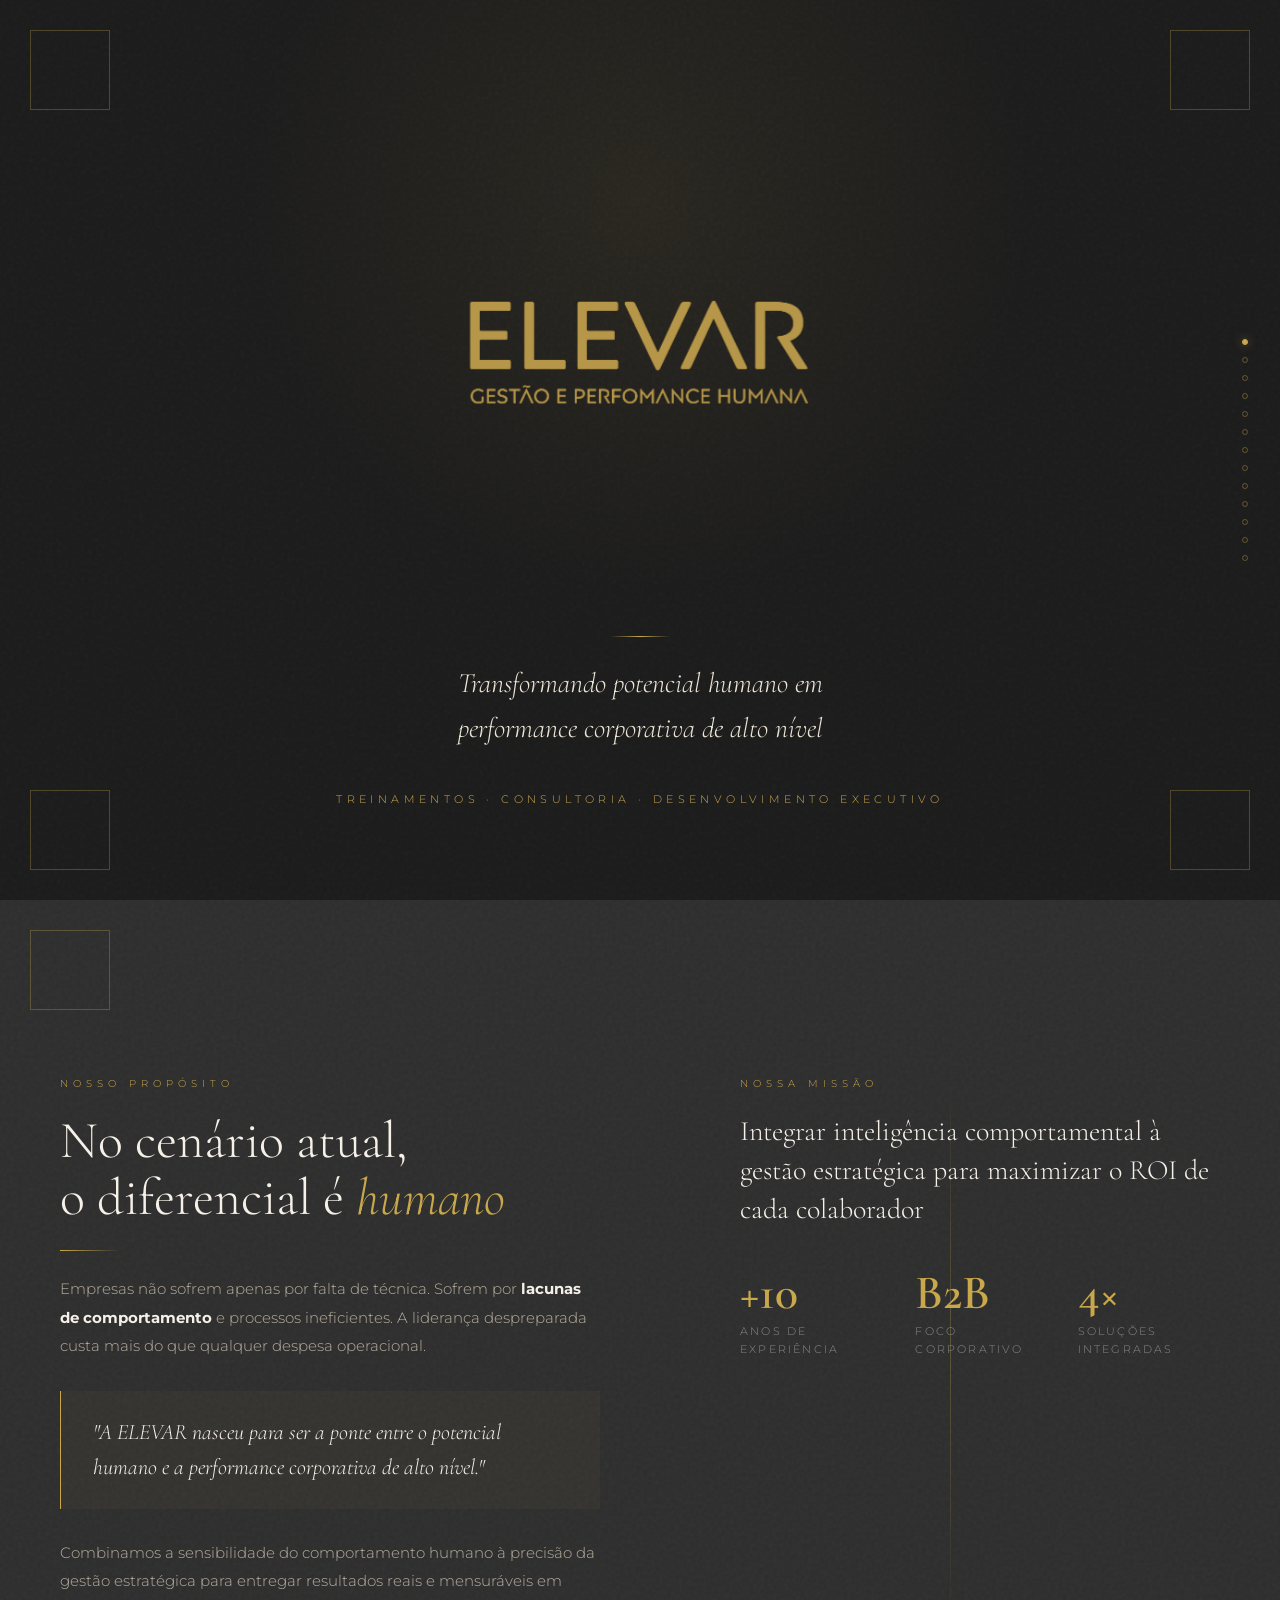
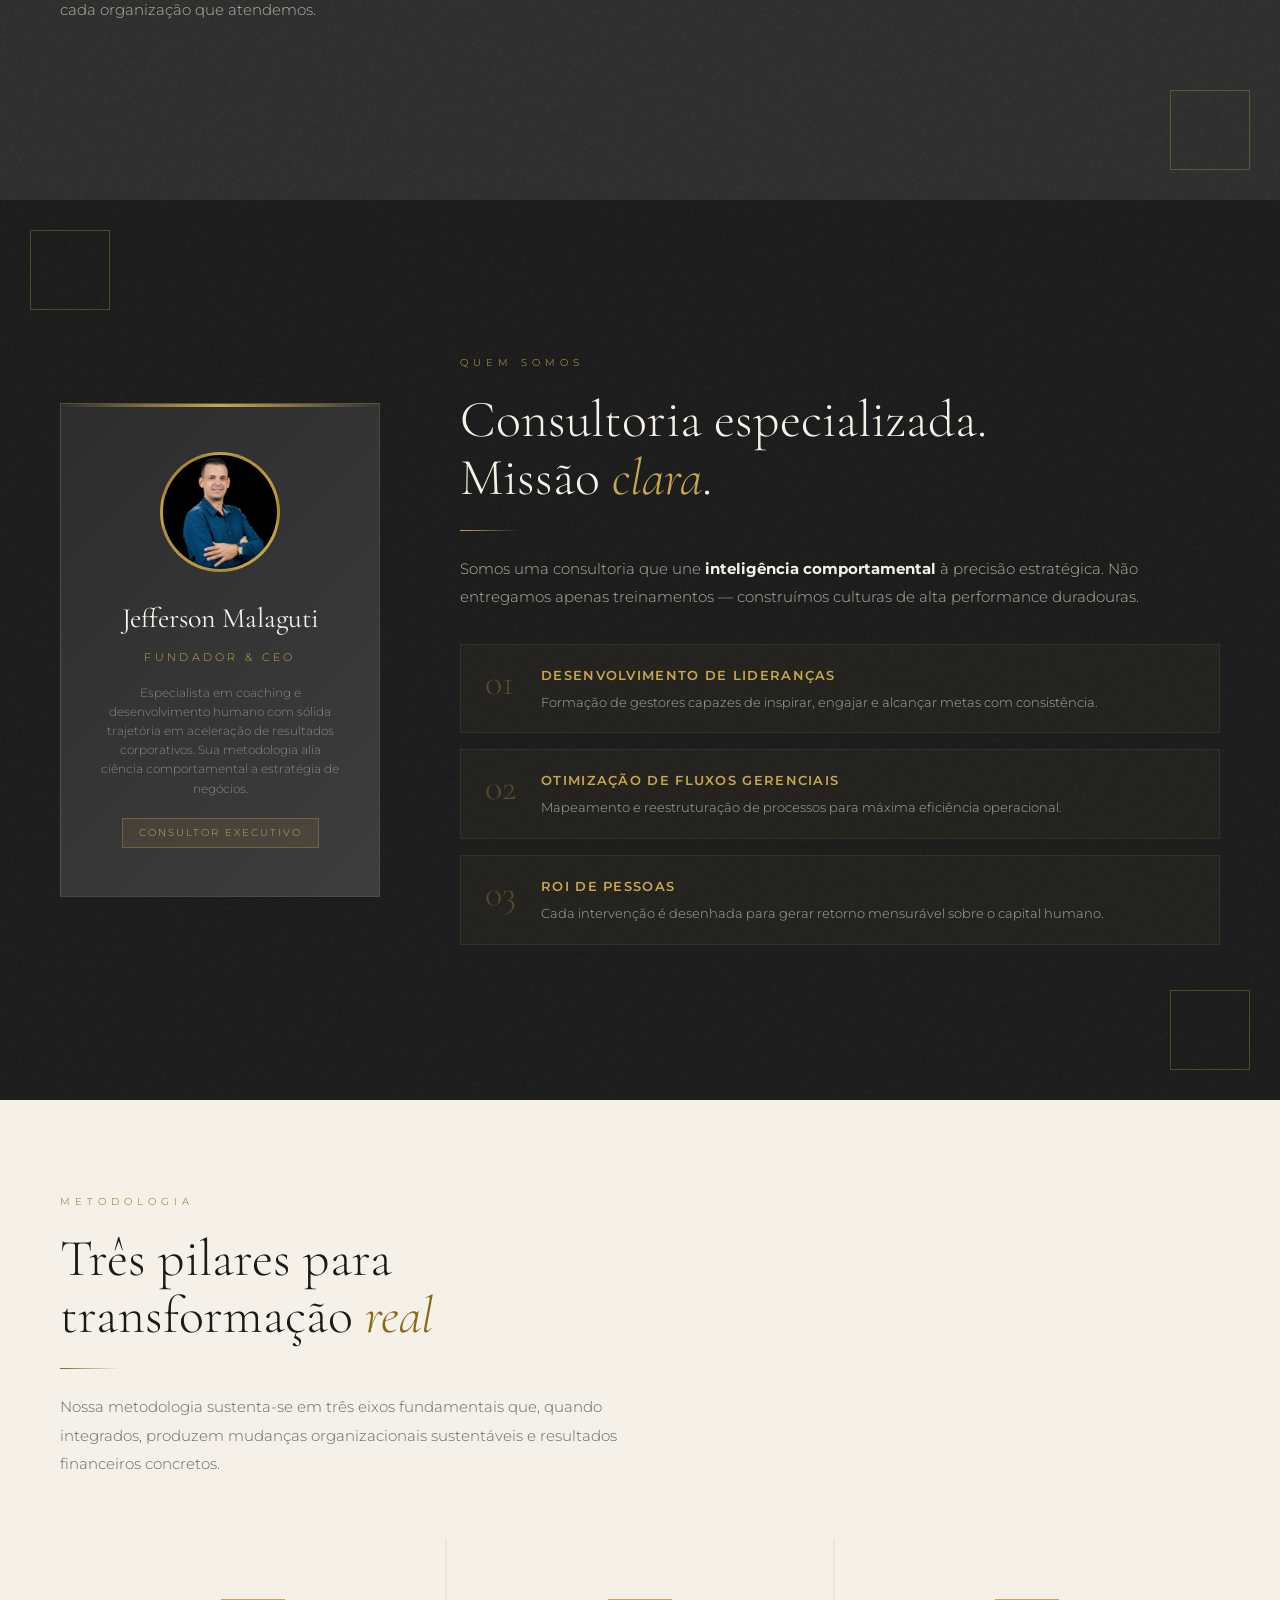
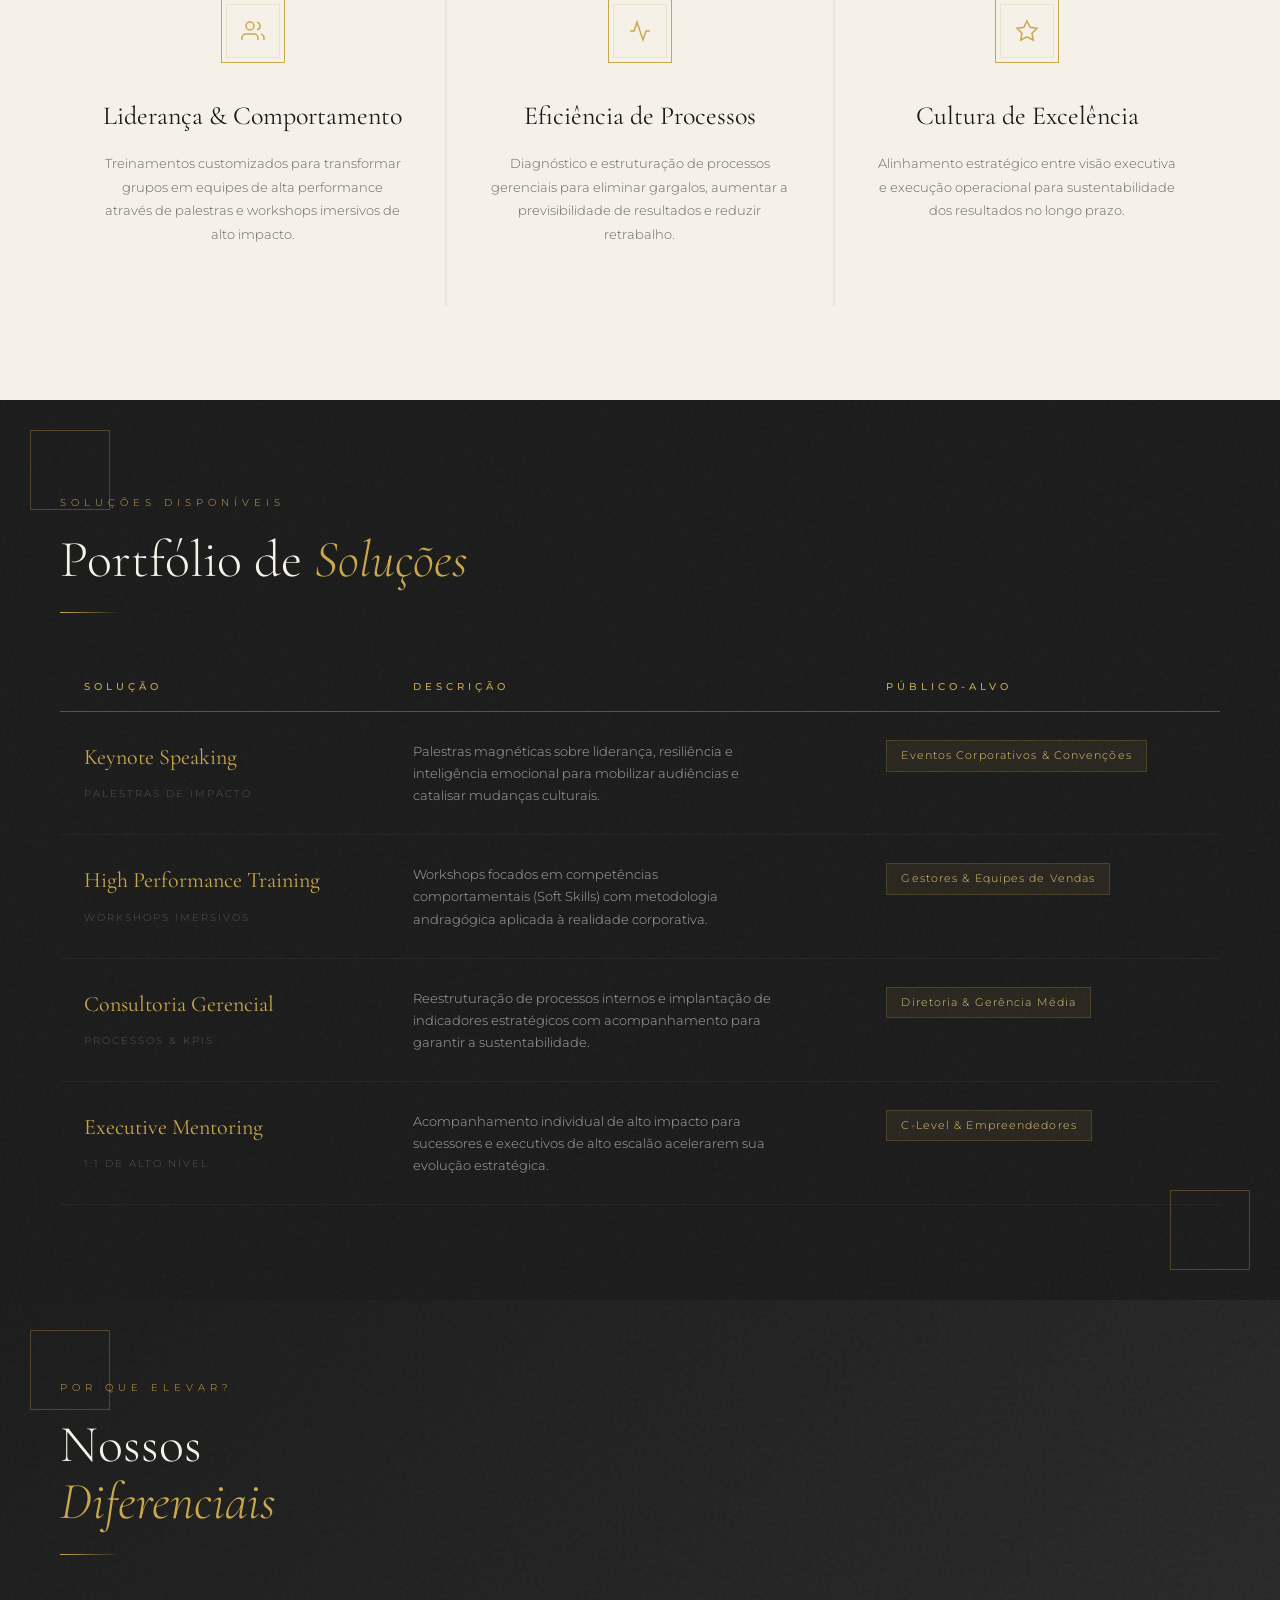
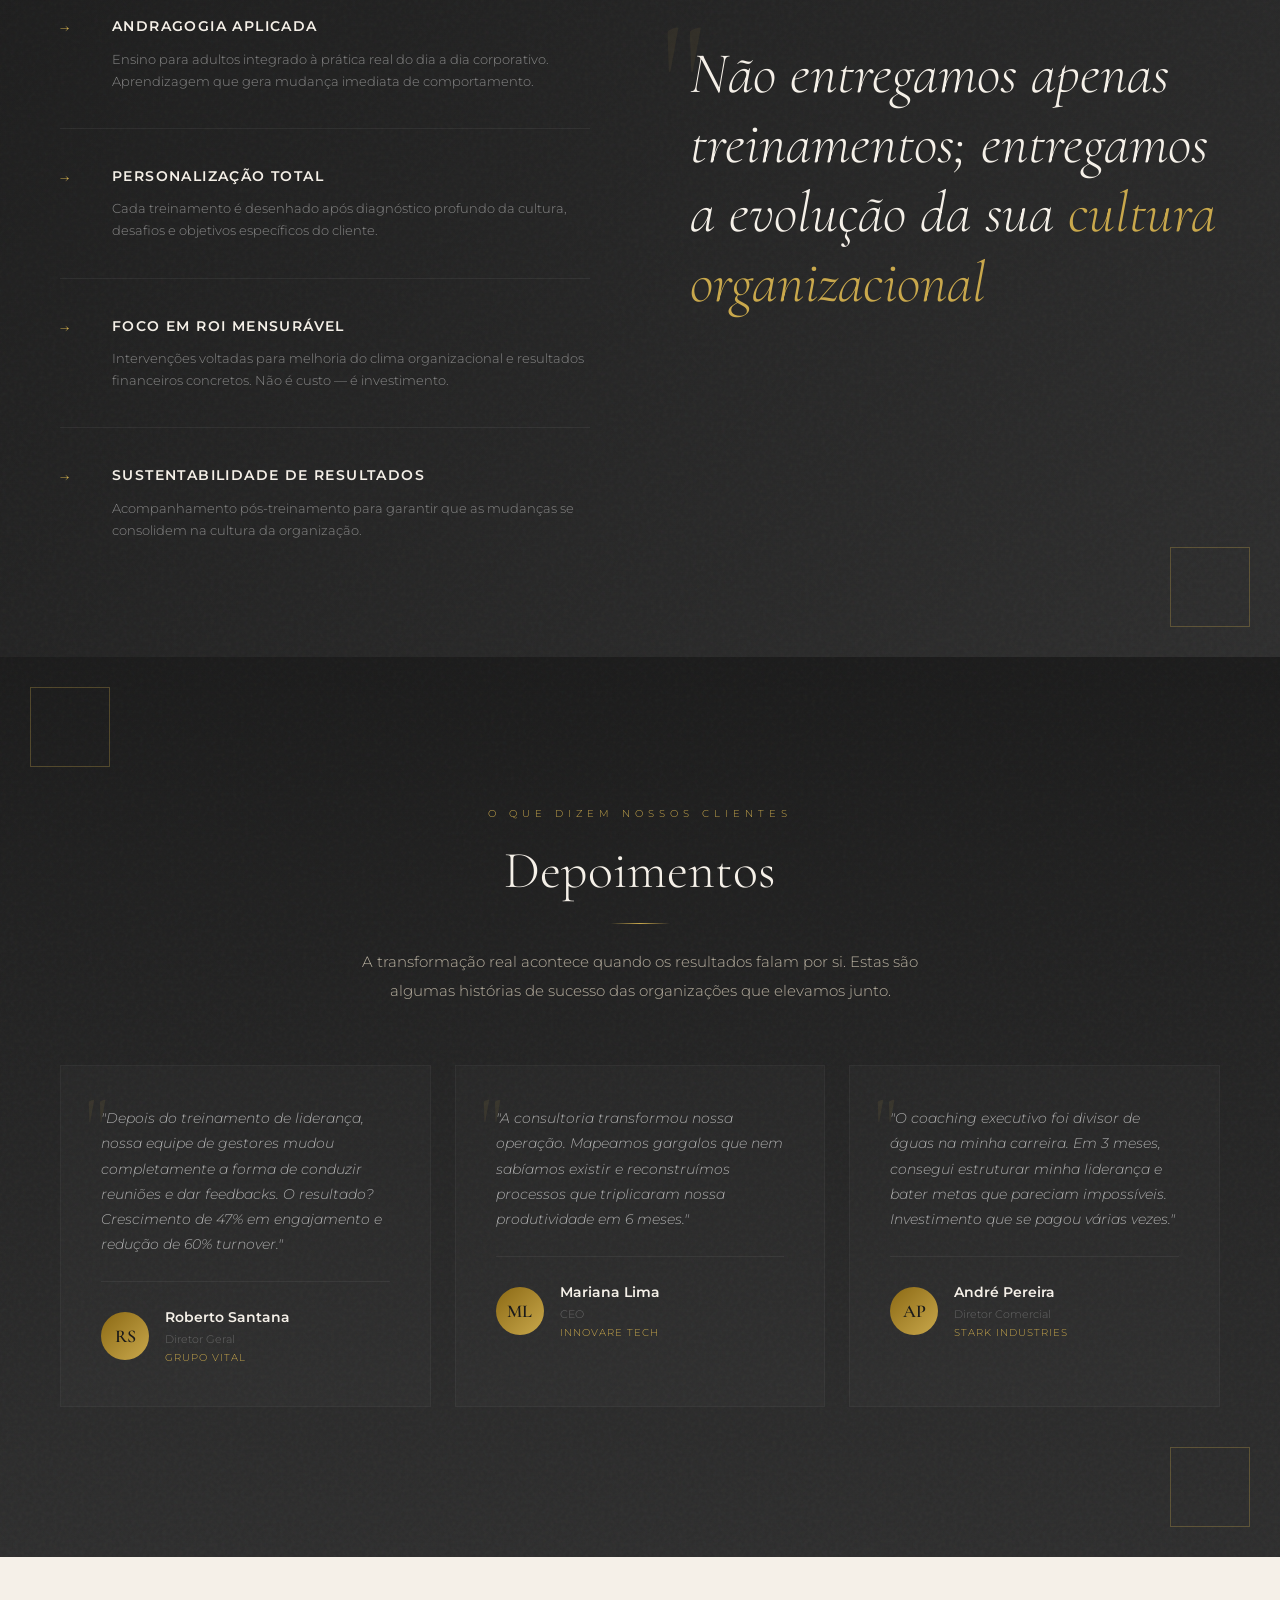
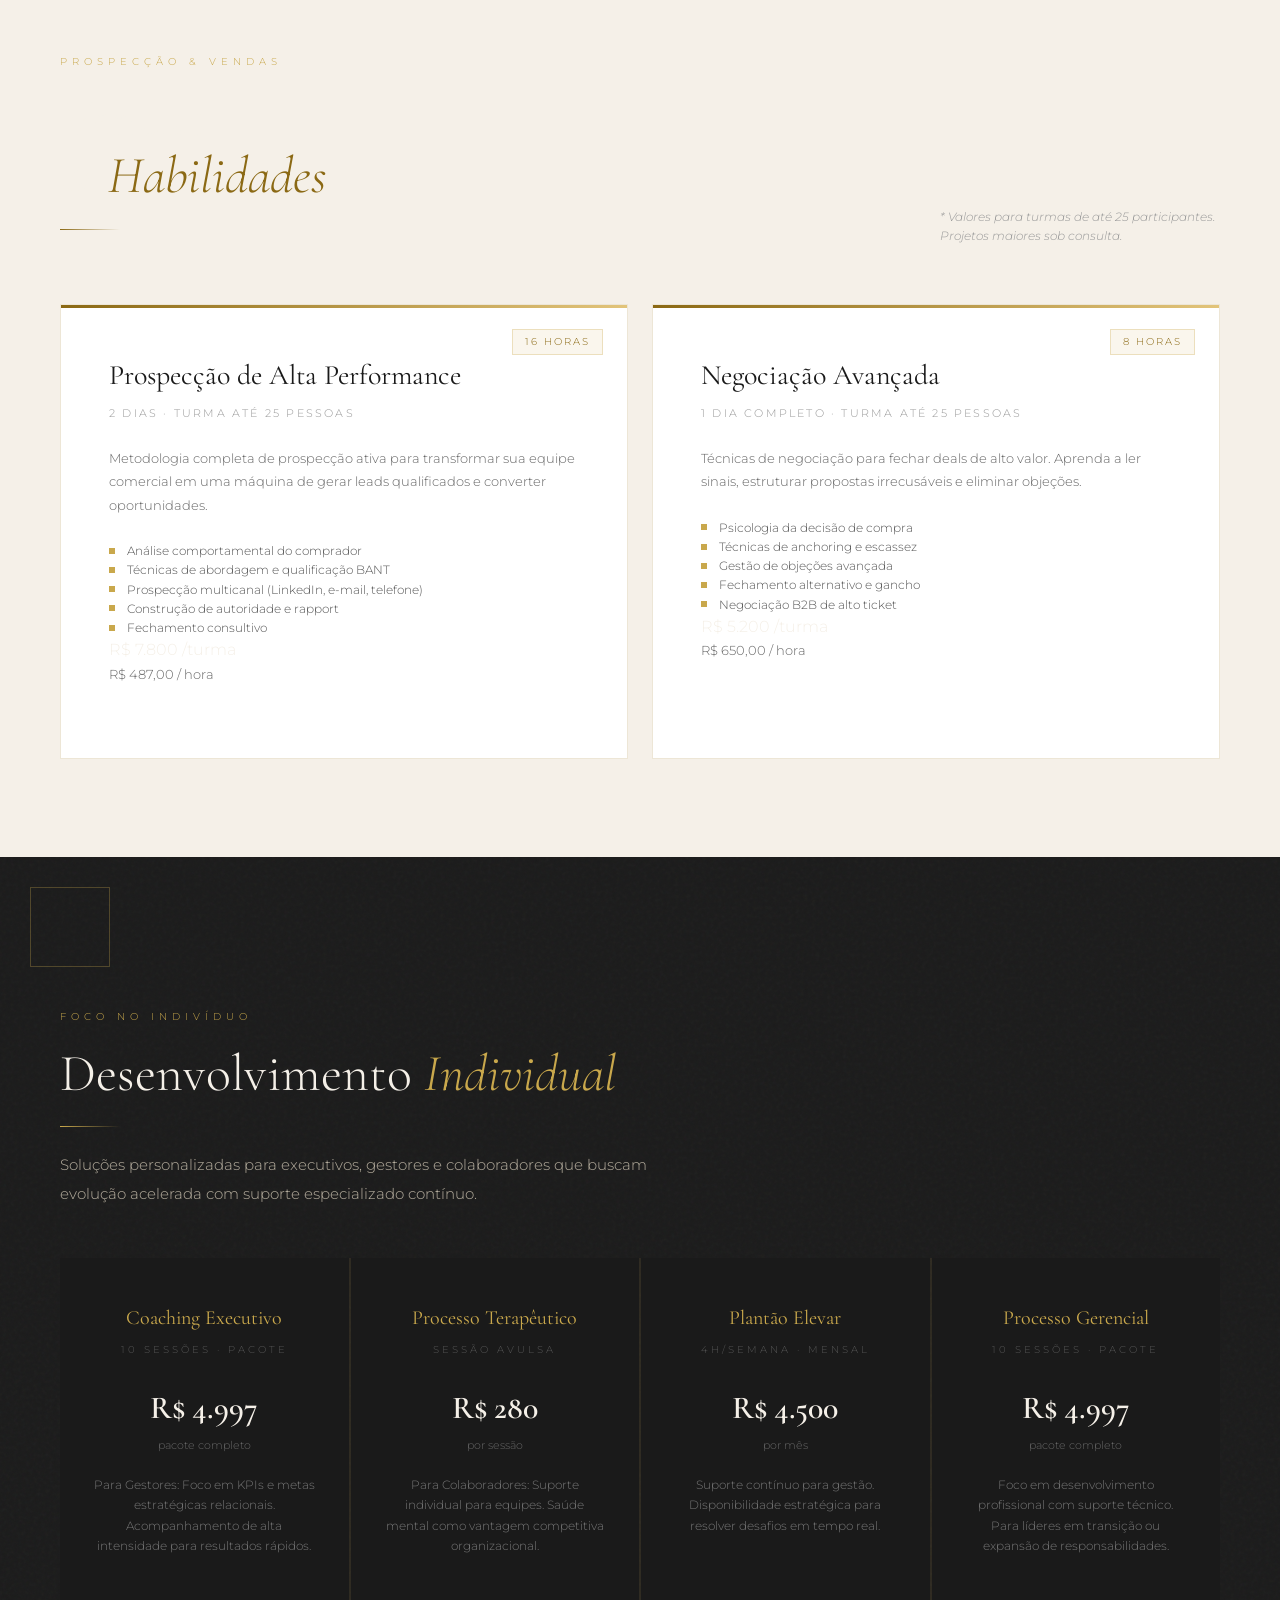
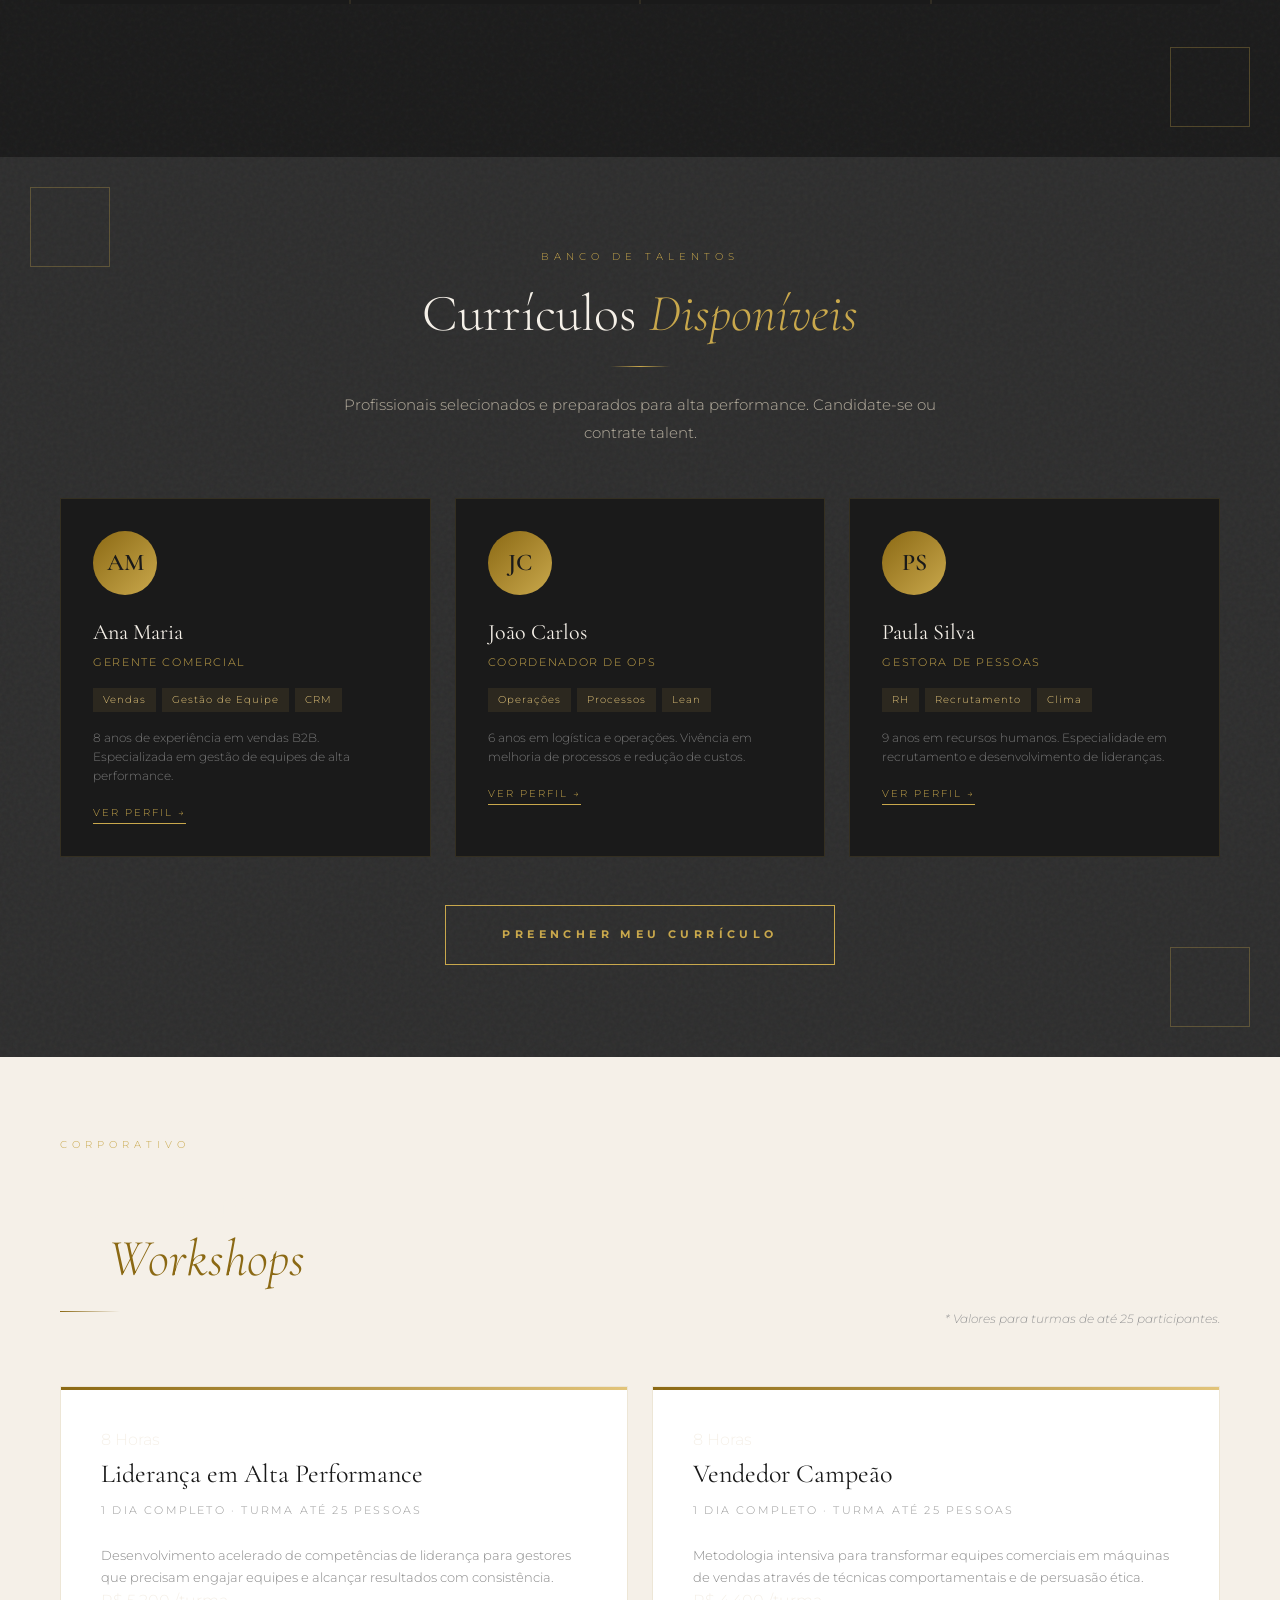
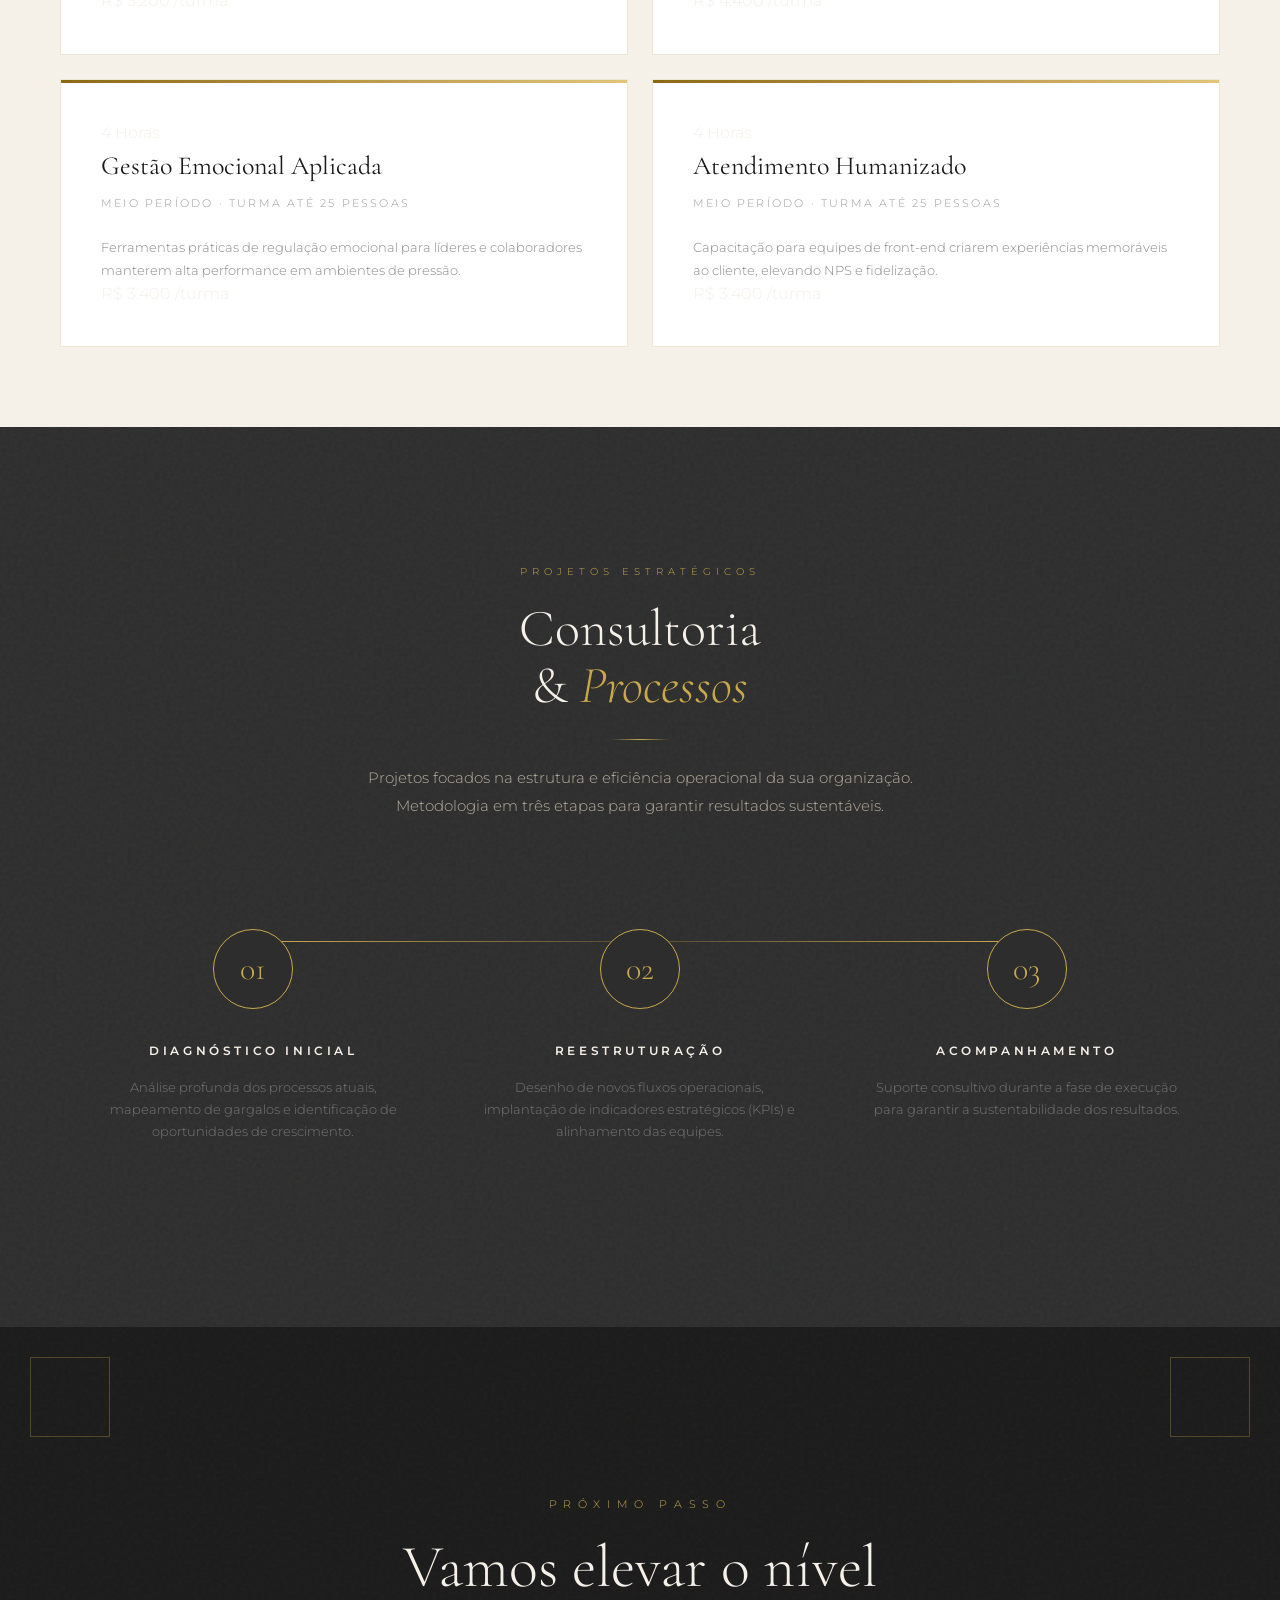
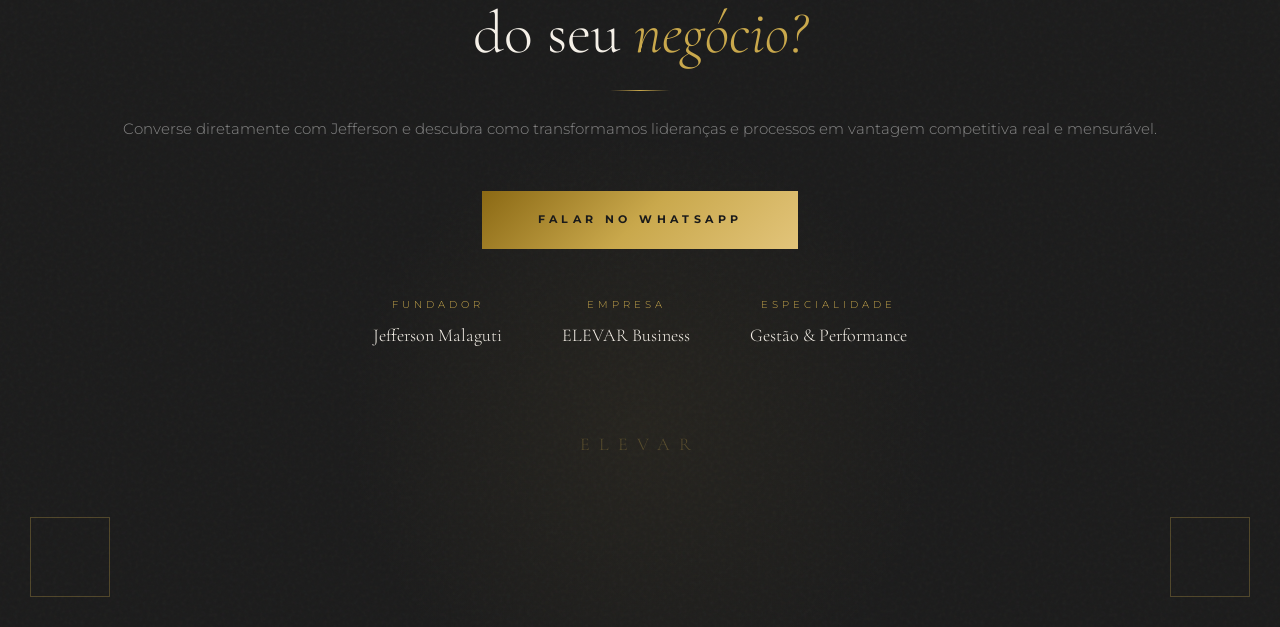
==== commit dfa557c0: "Adiciona logo da ELEVAR no slide 1 e menu" ====
--- a/index.html
+++ b/index.html
@@ -26,7 +26,7 @@
 
   <!-- Menu de atalhos -->
   <header class="atalhos-menu" id="atalhosMenu">
-    <a href="#slide-1" class="atalhos-logo">ELEVAR</a>
+    <a href="#slide-1" class="atalhos-logo"><img src="IMAGENS/Logotipo ELEVAR - Gestão e performance humana_Prancheta 1 cópia 13.png" alt="ELEVAR" class="atalhos-logo-img"></a>
     <nav class="atalhos-links" aria-label="Menu de atalhos">
       <a href="#slide-2" class="atalhos-link">Propósito</a>
       <a href="#slide-3" class="atalhos-link">Fundador</a>
@@ -46,9 +46,8 @@
     <div class="corner-ornament tr"></div>
     <div class="corner-ornament bl"></div>
     <div class="corner-ornament br"></div>
-    <div class="logo-mark gold-shimmer" style="animation: fadeUp 1.2s ease forwards;">
-      ELEVAR
-      <span>Gestão & Performance Humana</span>
+    <div class="logo-mark" style="animation: fadeUp 1.2s ease forwards;">
+      <img src="IMAGENS/Logotipo ELEVAR - Gestão e performance humana_Prancheta 1 cópia 13.png" alt="ELEVAR - Gestão & Performance Humana" class="logo-img">
     </div>
     <div class="gold-line"></div>
     <p class="hero-tagline">Transformando potencial humano em<br>performance corporativa de alto nível</p>
--- a/css/estilos.css
+++ b/css/estilos.css
@@ -157,6 +157,14 @@
   text-transform: uppercase;
 }
 
+.logo-img {
+  max-width: 520px;
+  width: 100%;
+  height: auto;
+  display: block;
+  margin: 0 auto;
+}
+
 .hero-tagline {
   font-family: 'Cormorant Garamond', serif;
   font-size: 28px;
@@ -1134,6 +1142,14 @@
   letter-spacing: 0.3em;
   color: var(--gold);
   text-decoration: none;
+  display: flex;
+  align-items: center;
+}
+
+.atalhos-logo-img {
+  height: 36px;
+  width: auto;
+  display: block;
 }
 
 .atalhos-links {
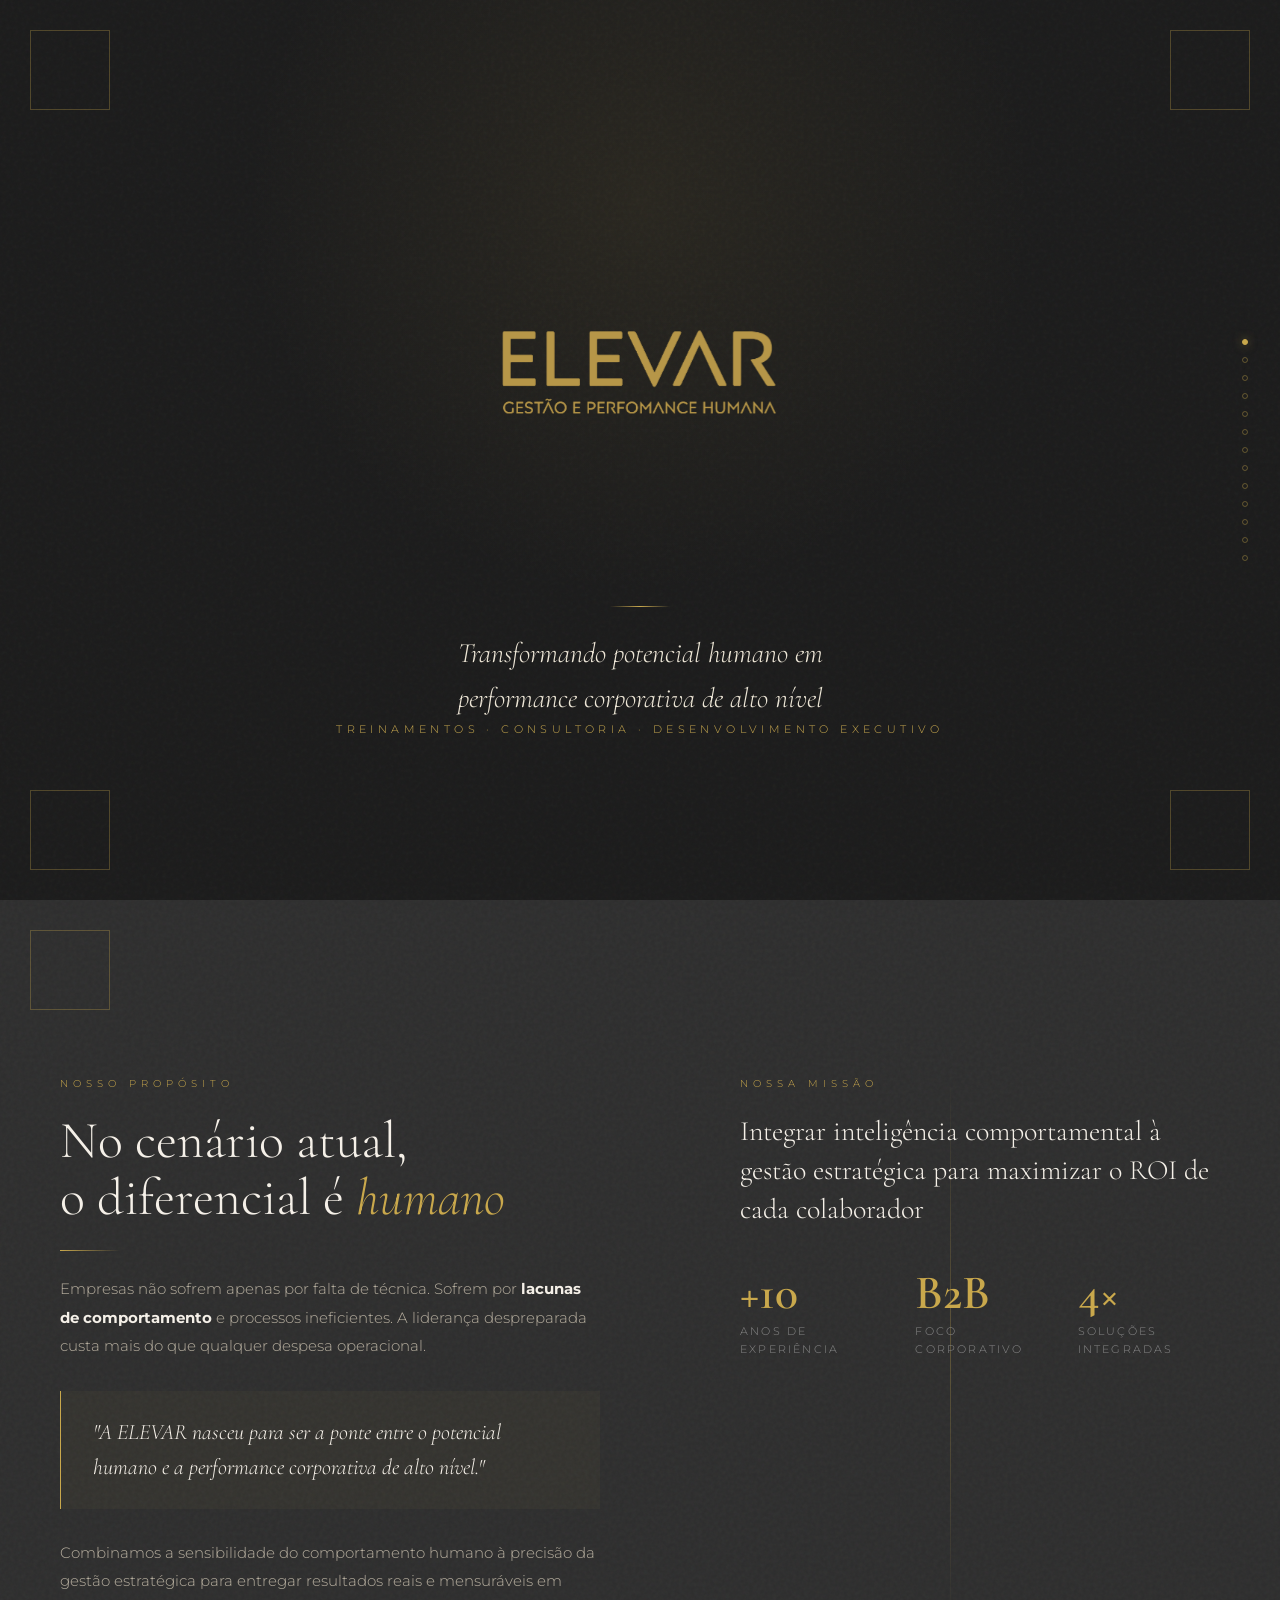
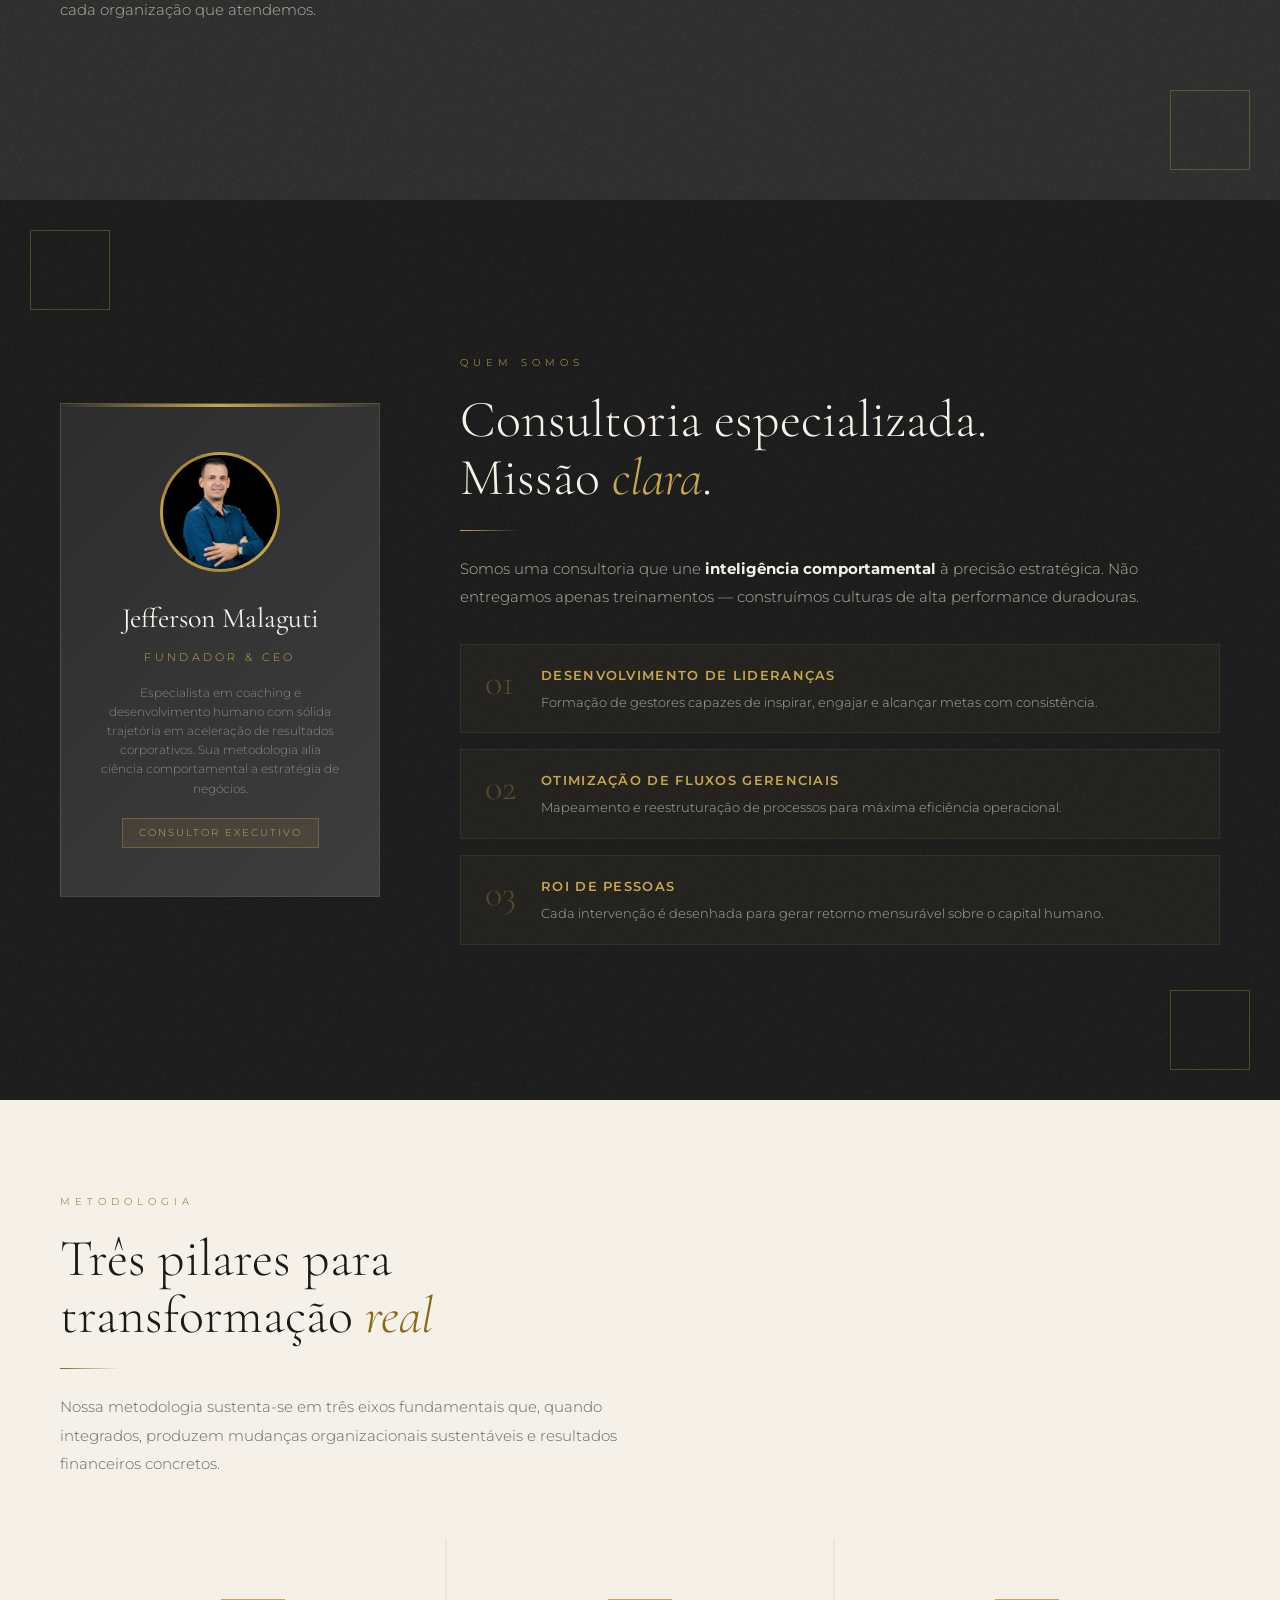
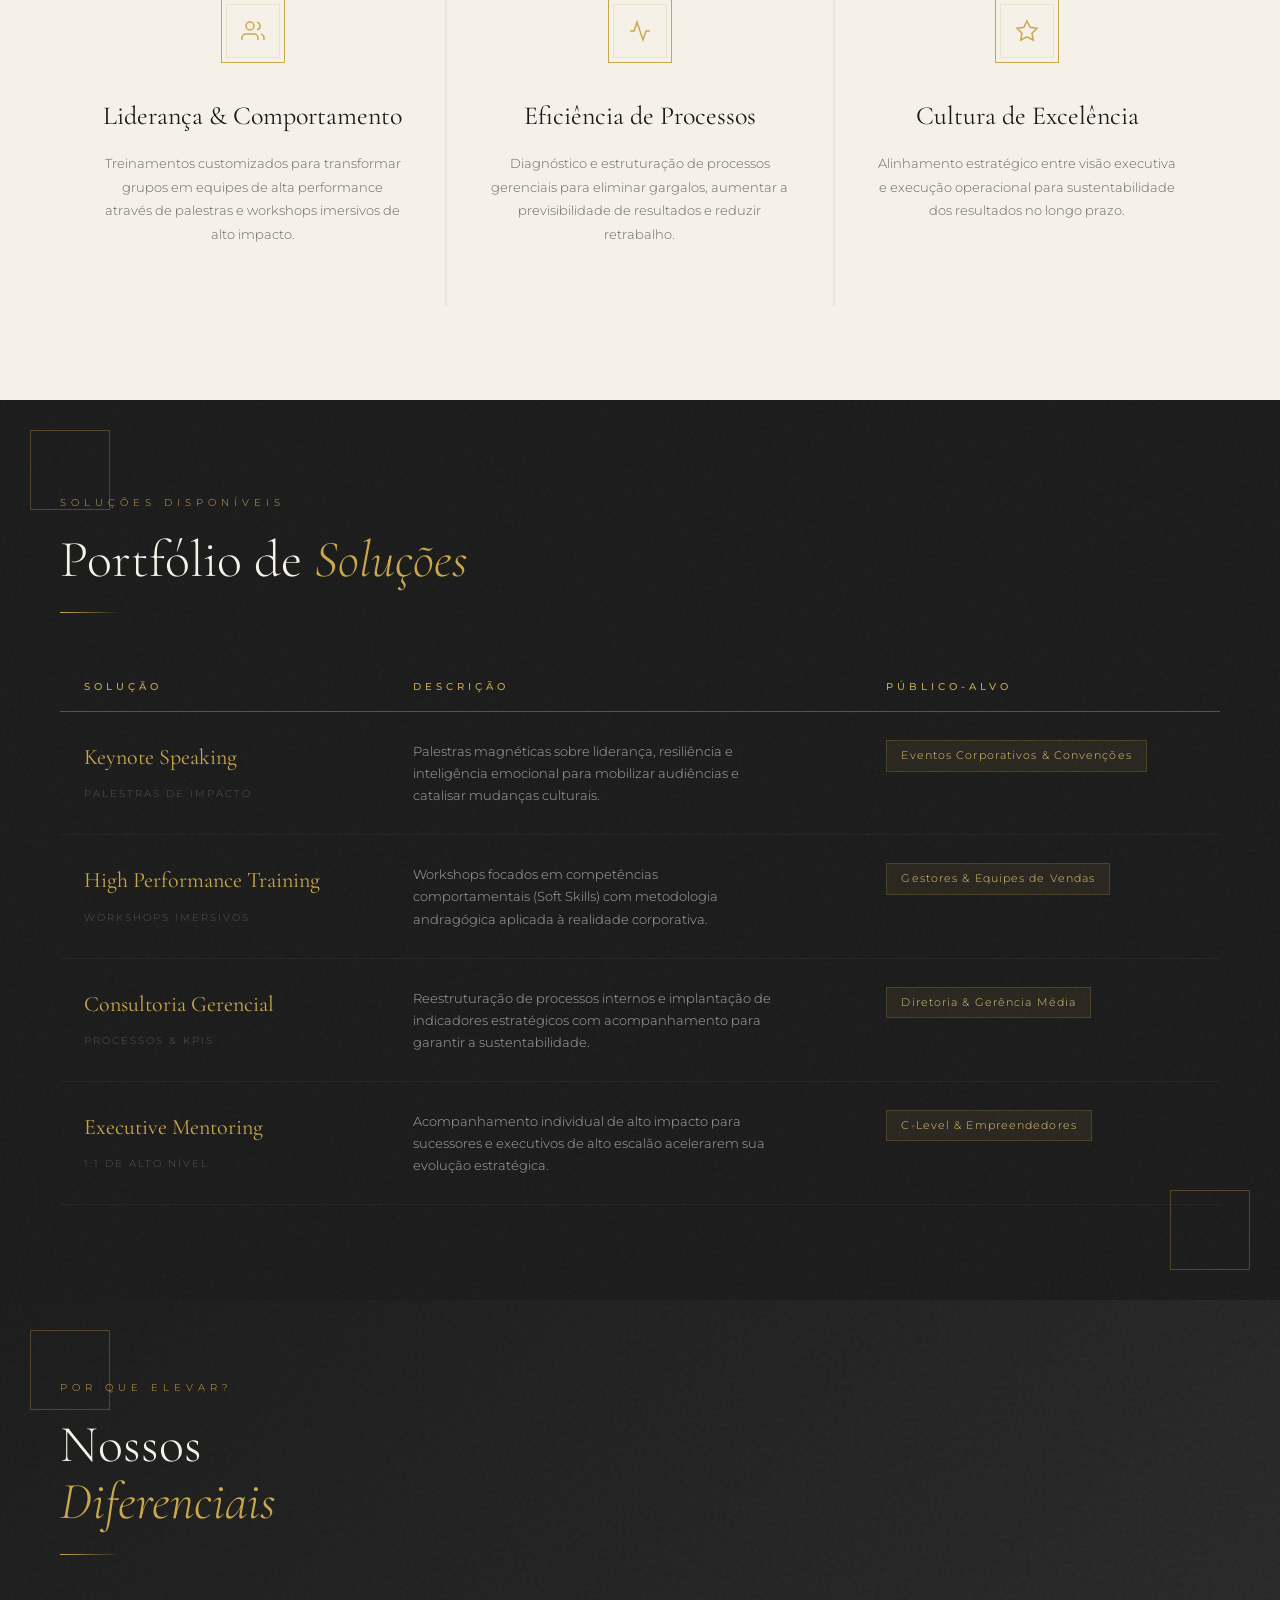
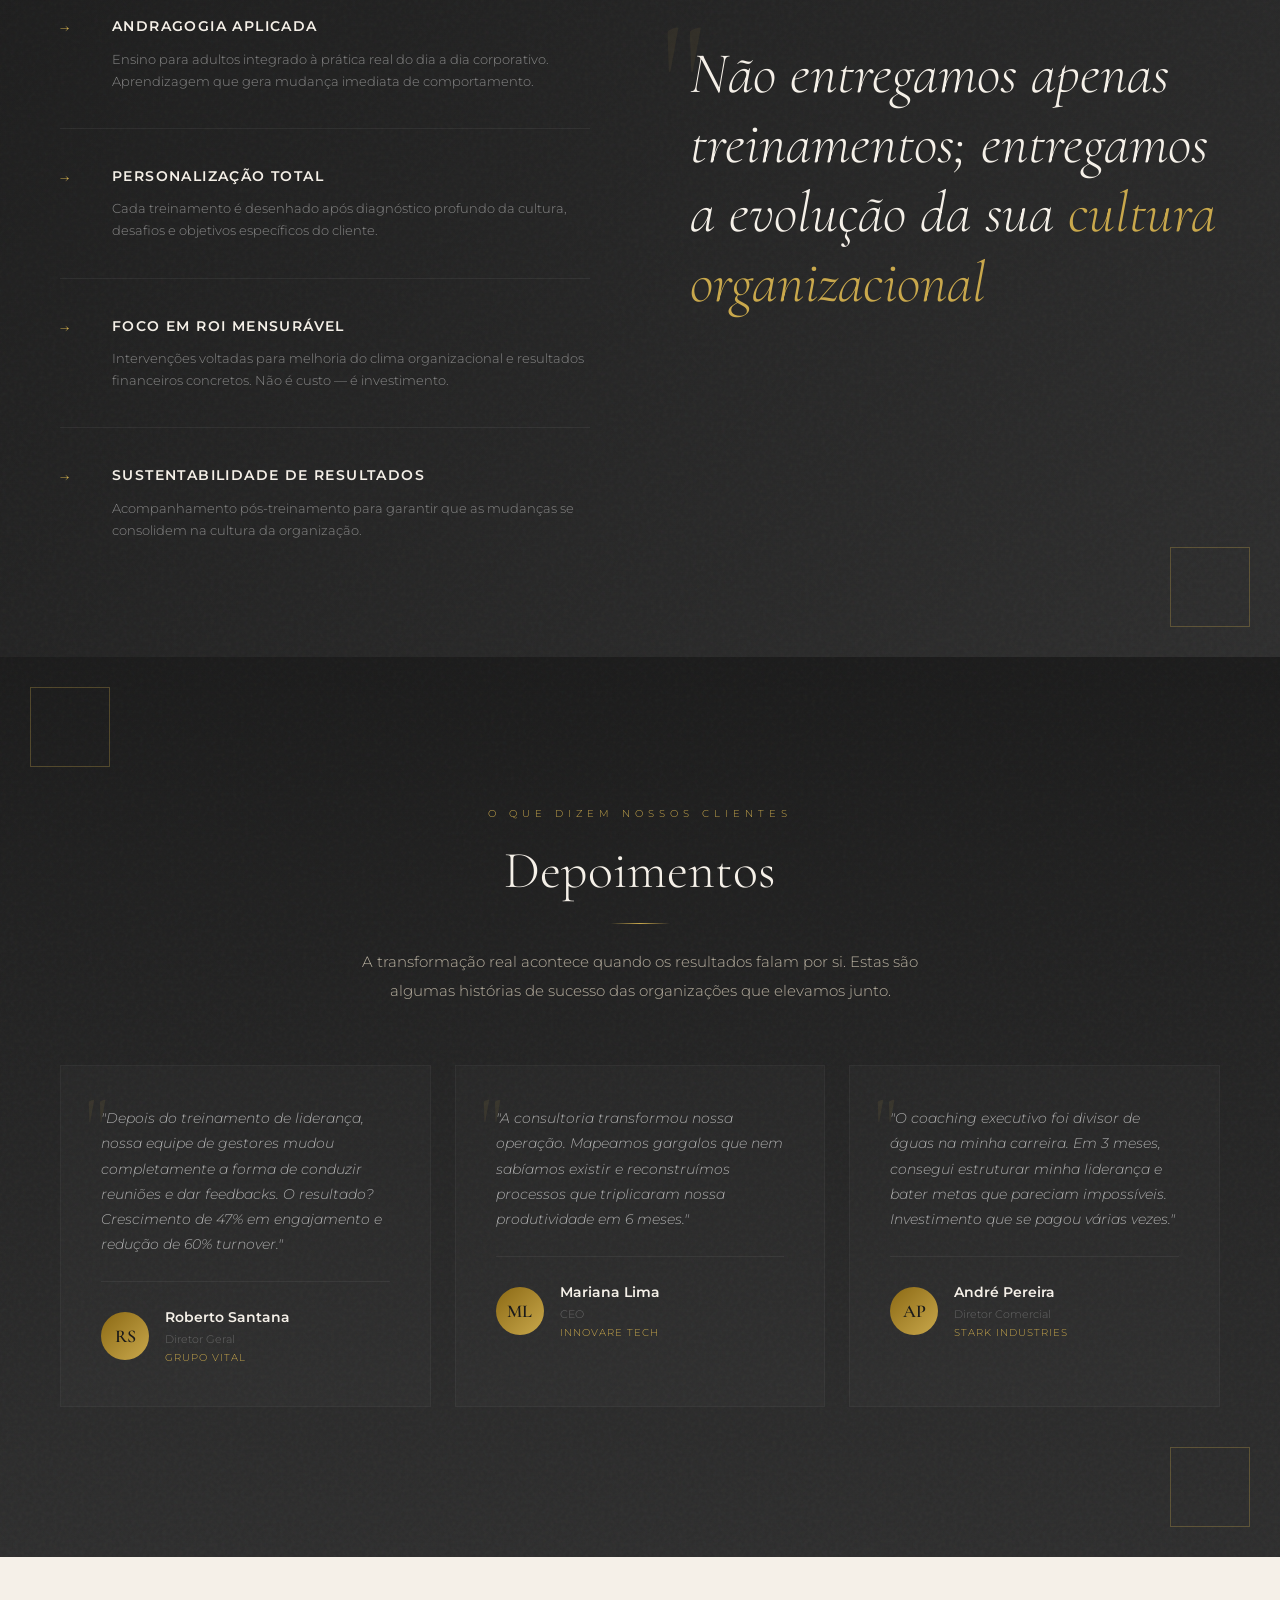
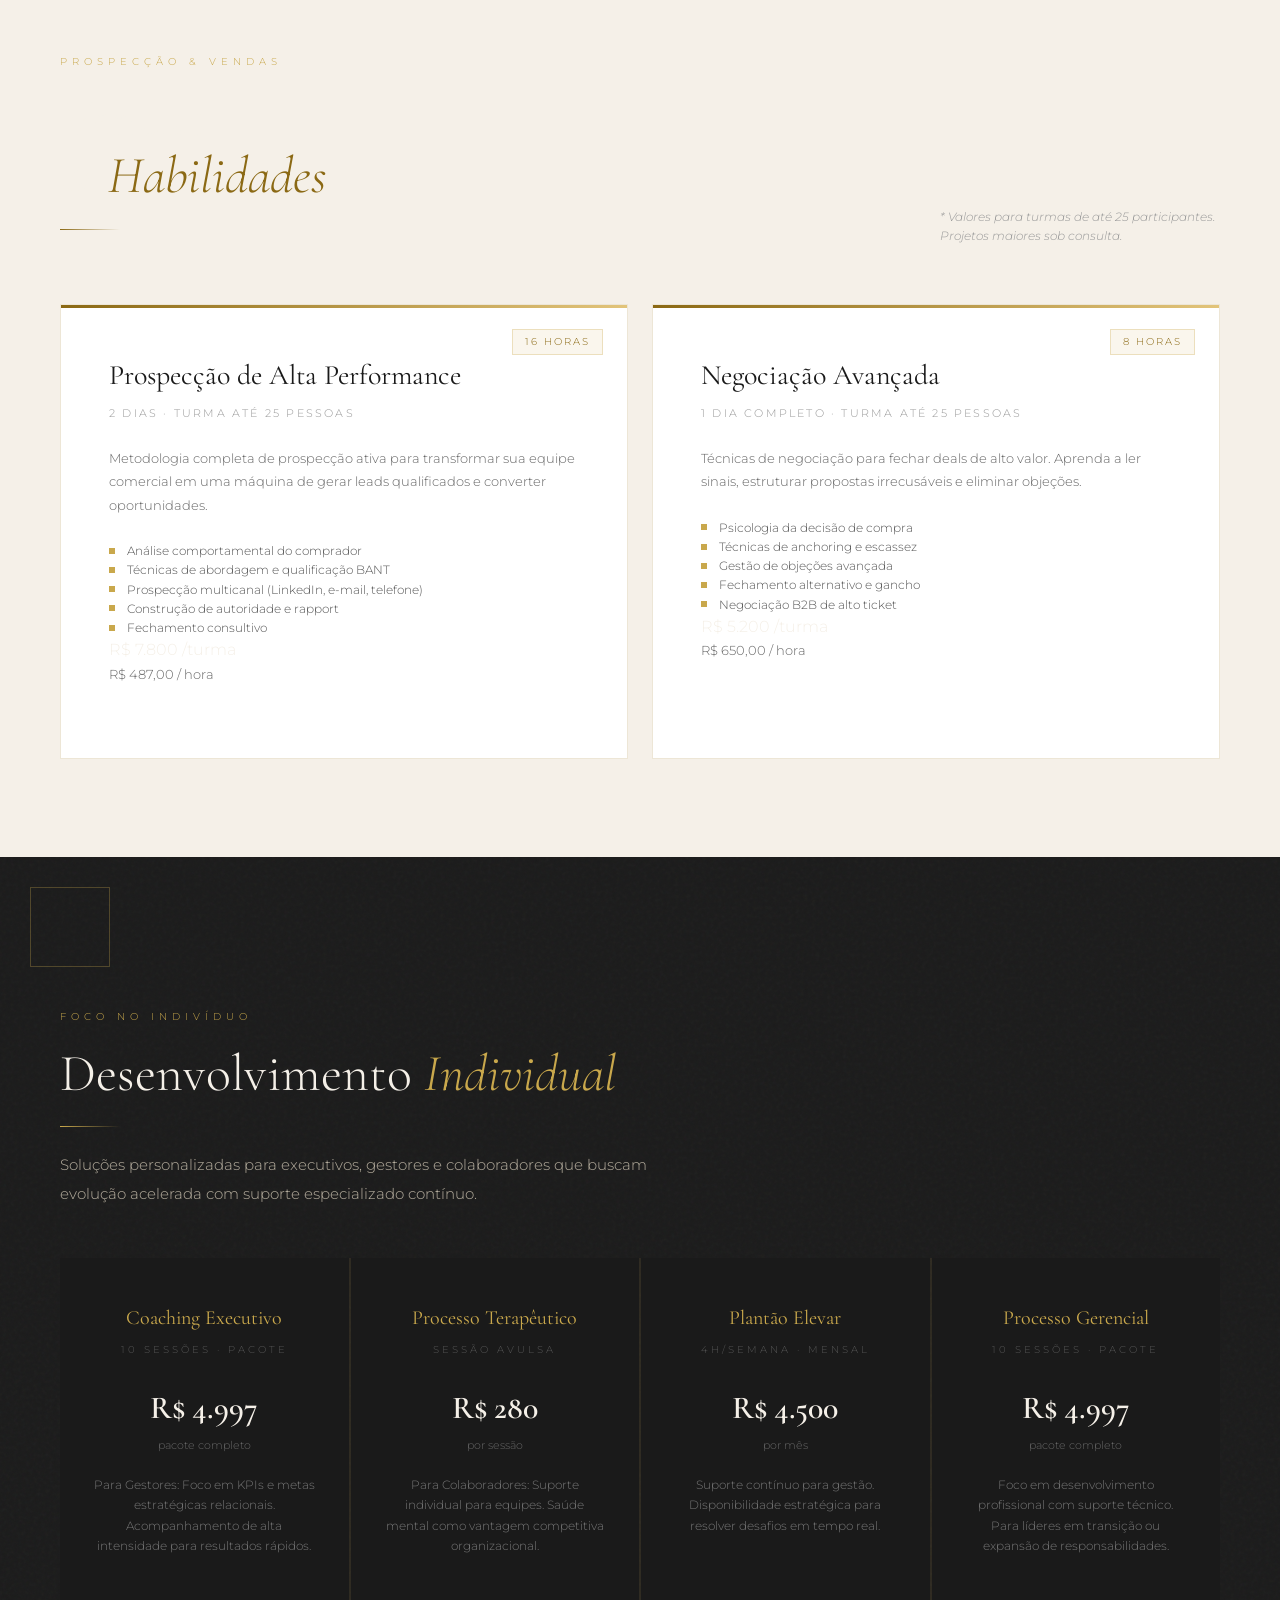
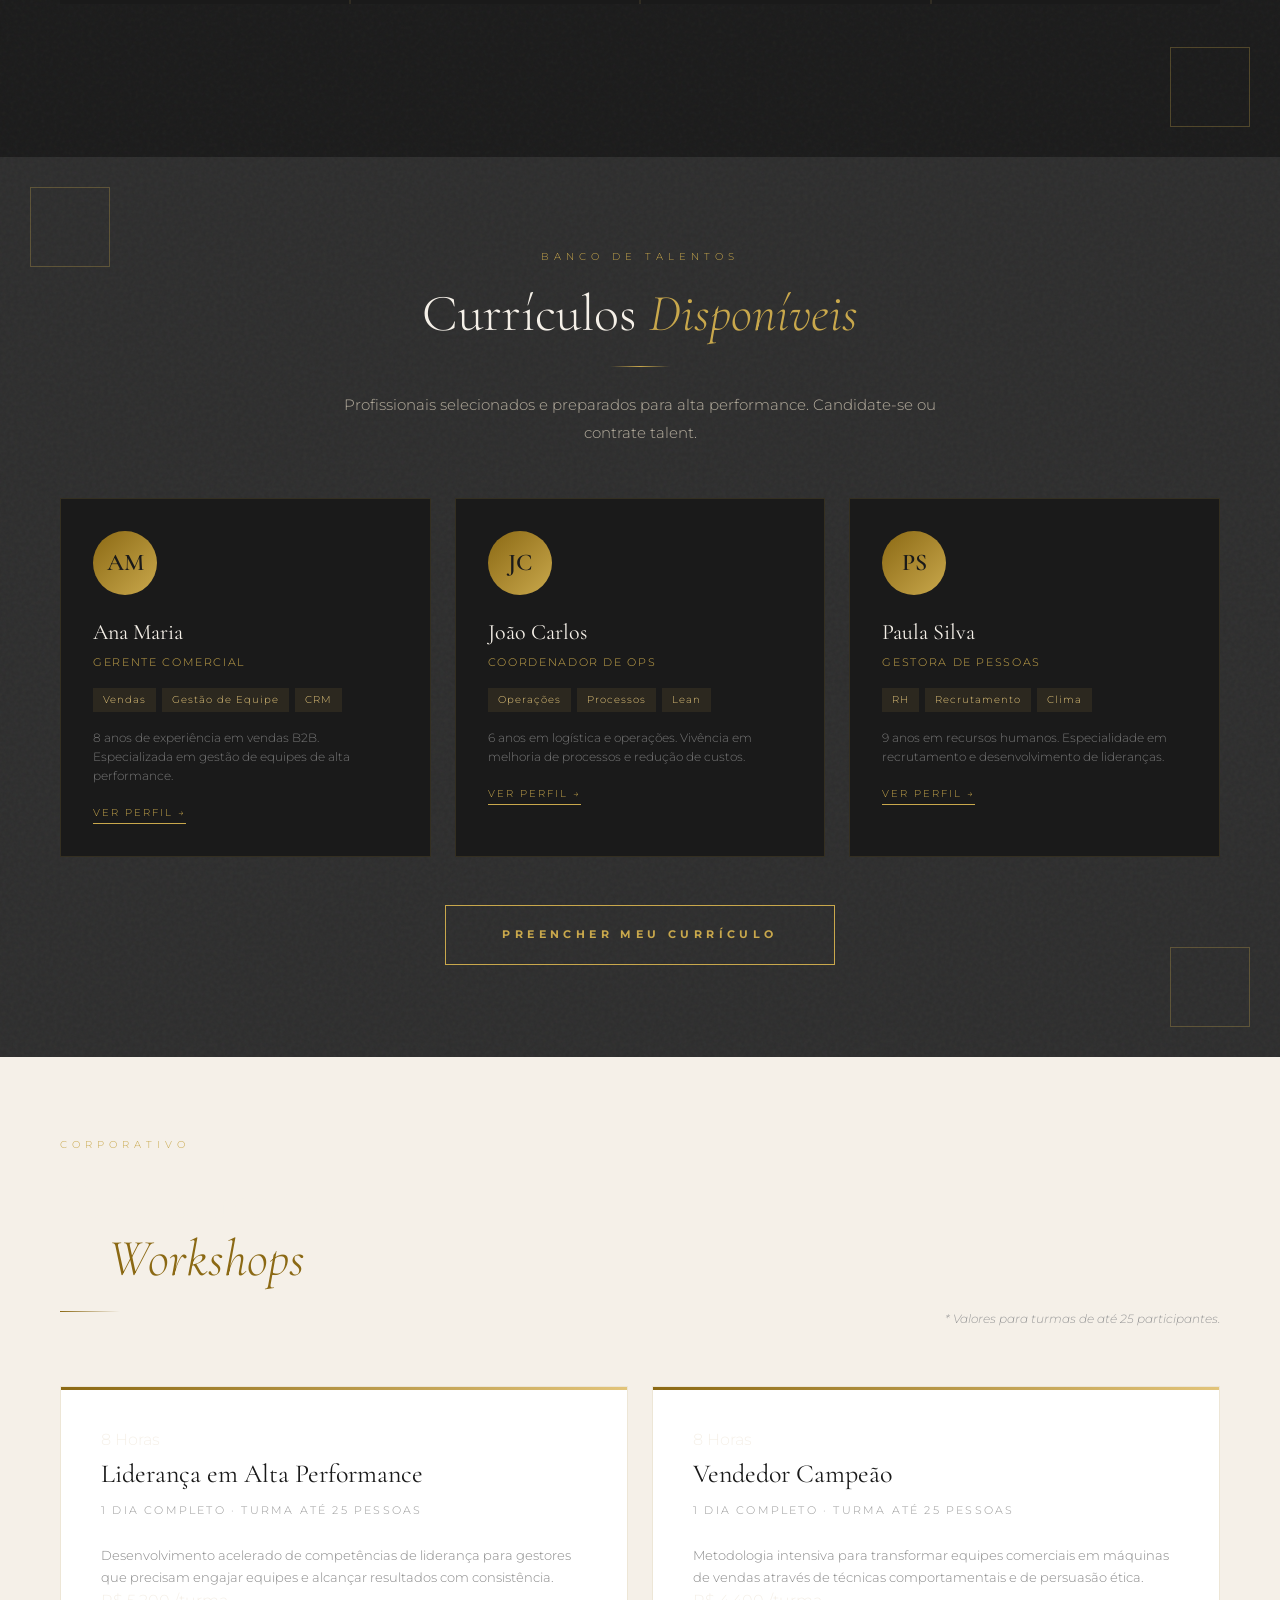
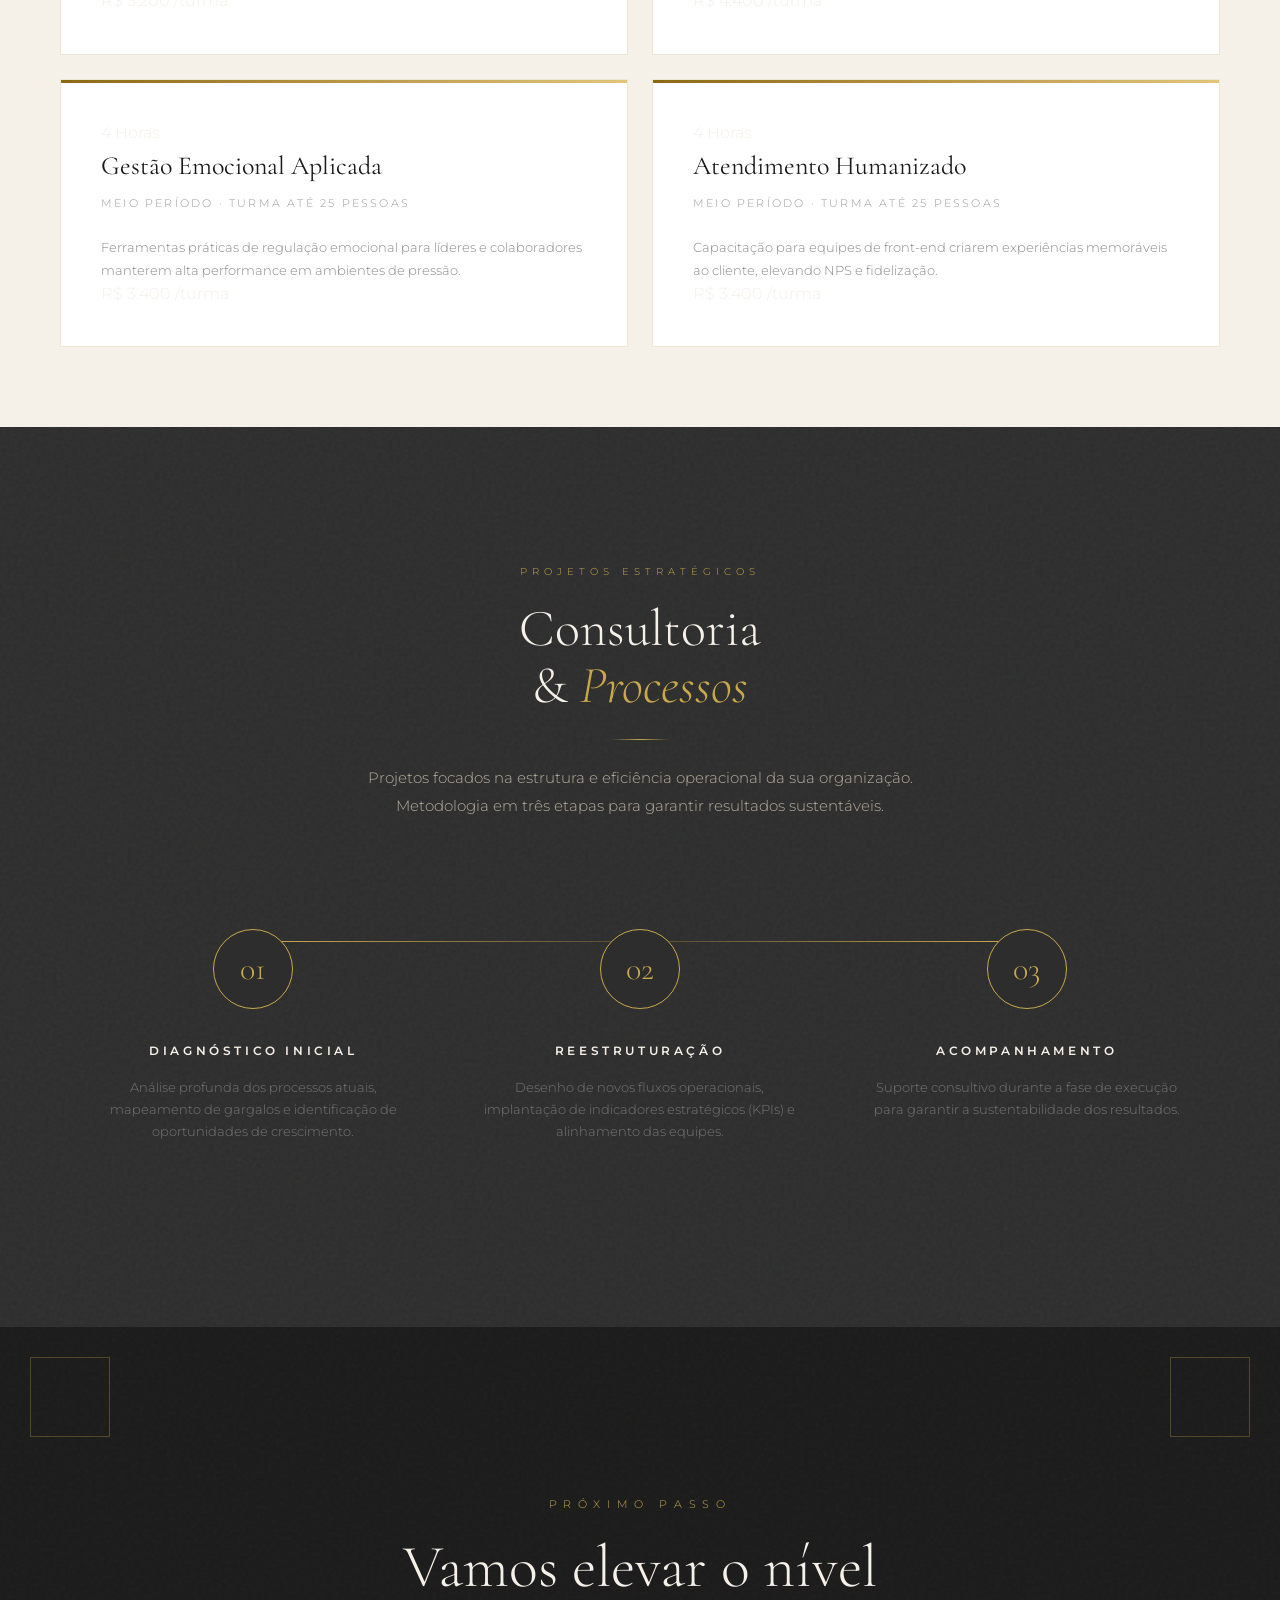
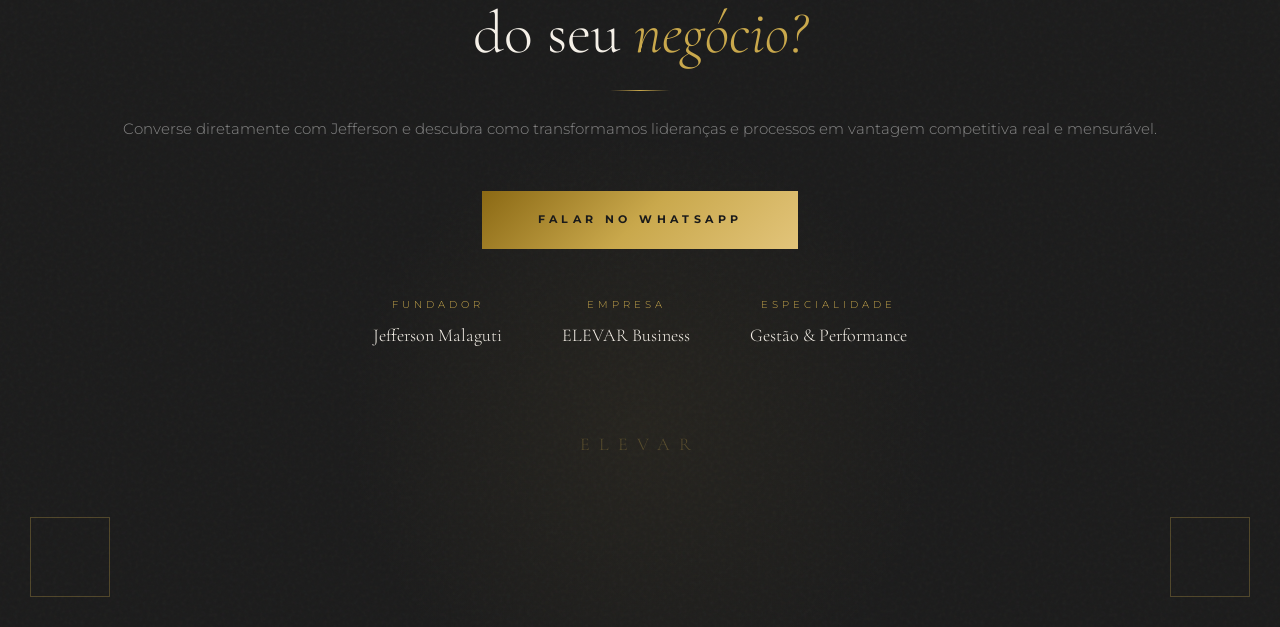
==== commit e0f3a8c0: "Ajusta slide 1: reduz padding, logo e remove spacer para caber na tela" ====
--- a/index.html
+++ b/index.html
@@ -51,7 +51,6 @@
     </div>
     <div class="gold-line"></div>
     <p class="hero-tagline">Transformando potencial humano em<br>performance corporativa de alto nível</p>
-    <div style="height:40px"></div>
     <p class="hero-sub">Treinamentos · Consultoria · Desenvolvimento Executivo</p>
   </section>
 
--- a/css/estilos.css
+++ b/css/estilos.css
@@ -123,6 +123,8 @@
   background: var(--charcoal);
   flex-direction: column;
   text-align: center;
+  padding-top: 40px;
+  padding-bottom: 40px;
 }
 
 #slide-1::before {
@@ -158,7 +160,7 @@
 }
 
 .logo-img {
-  max-width: 520px;
+  max-width: 420px;
   width: 100%;
   height: auto;
   display: block;
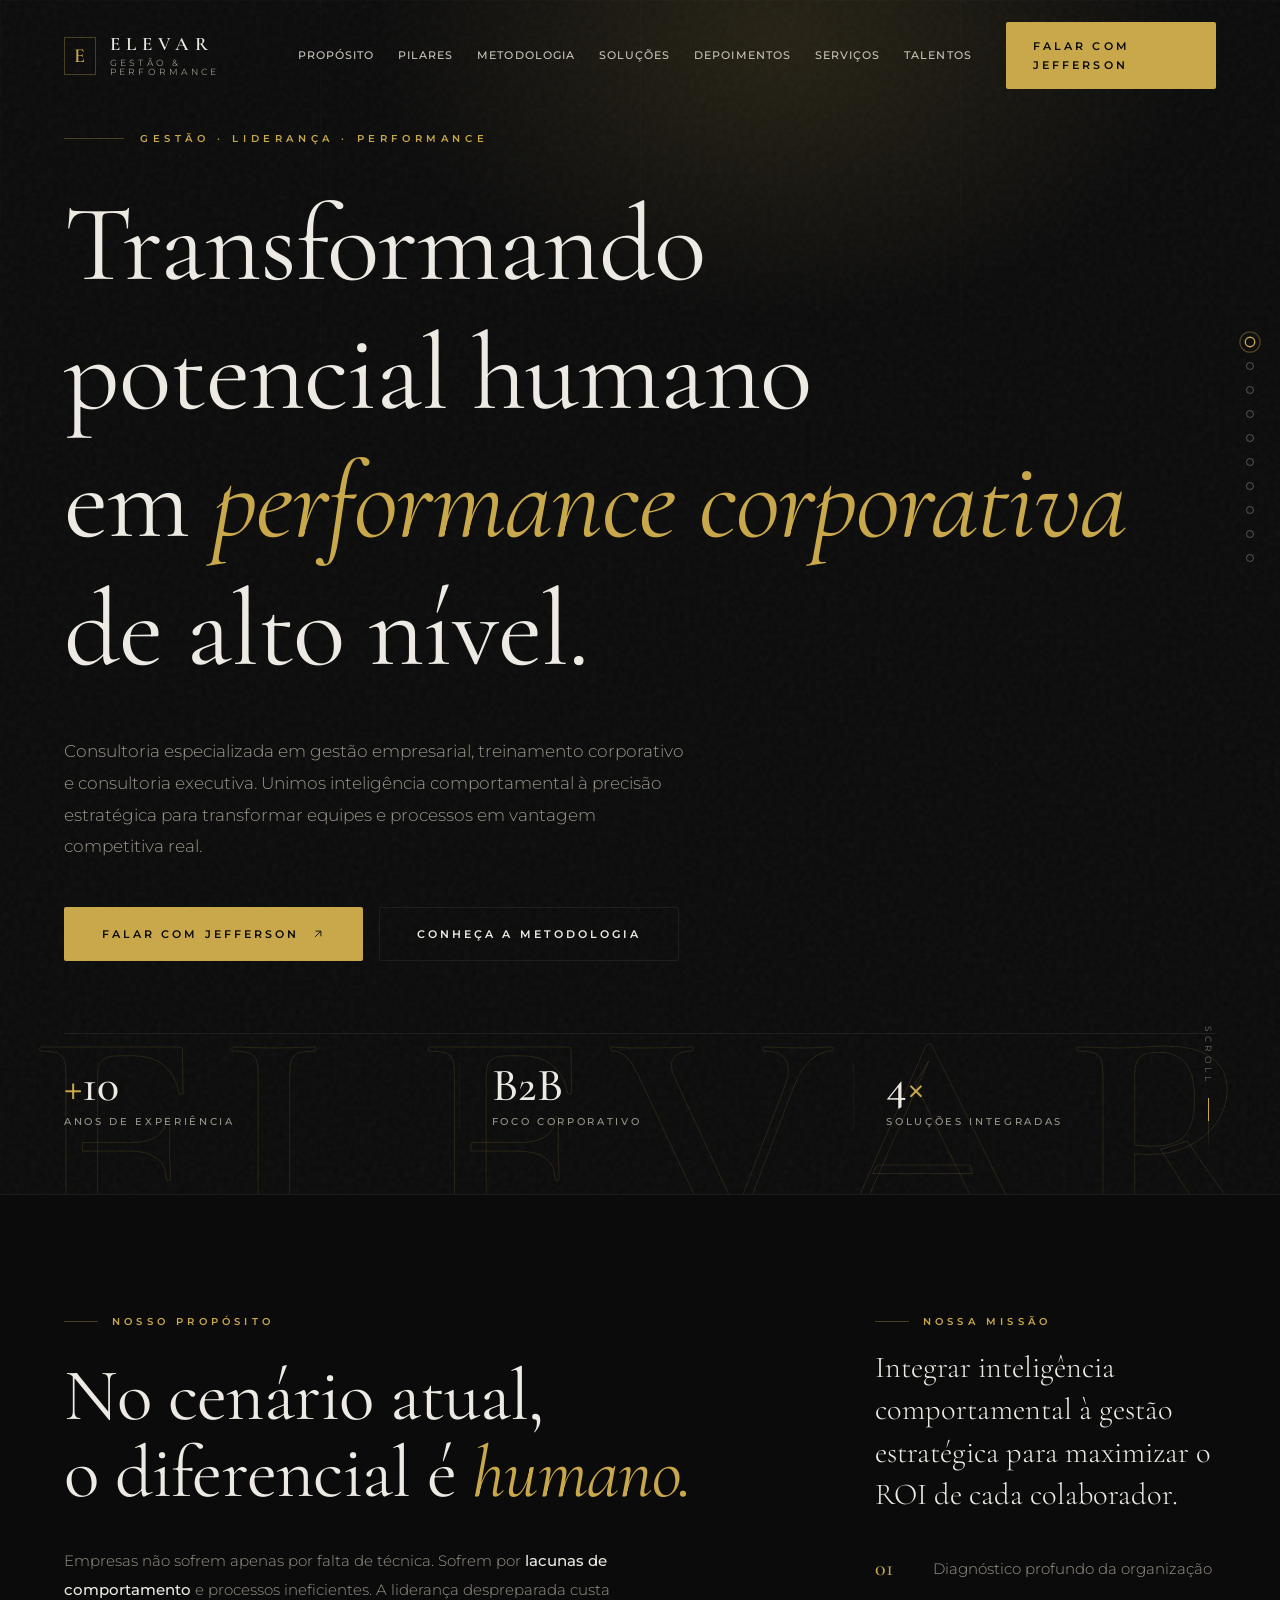
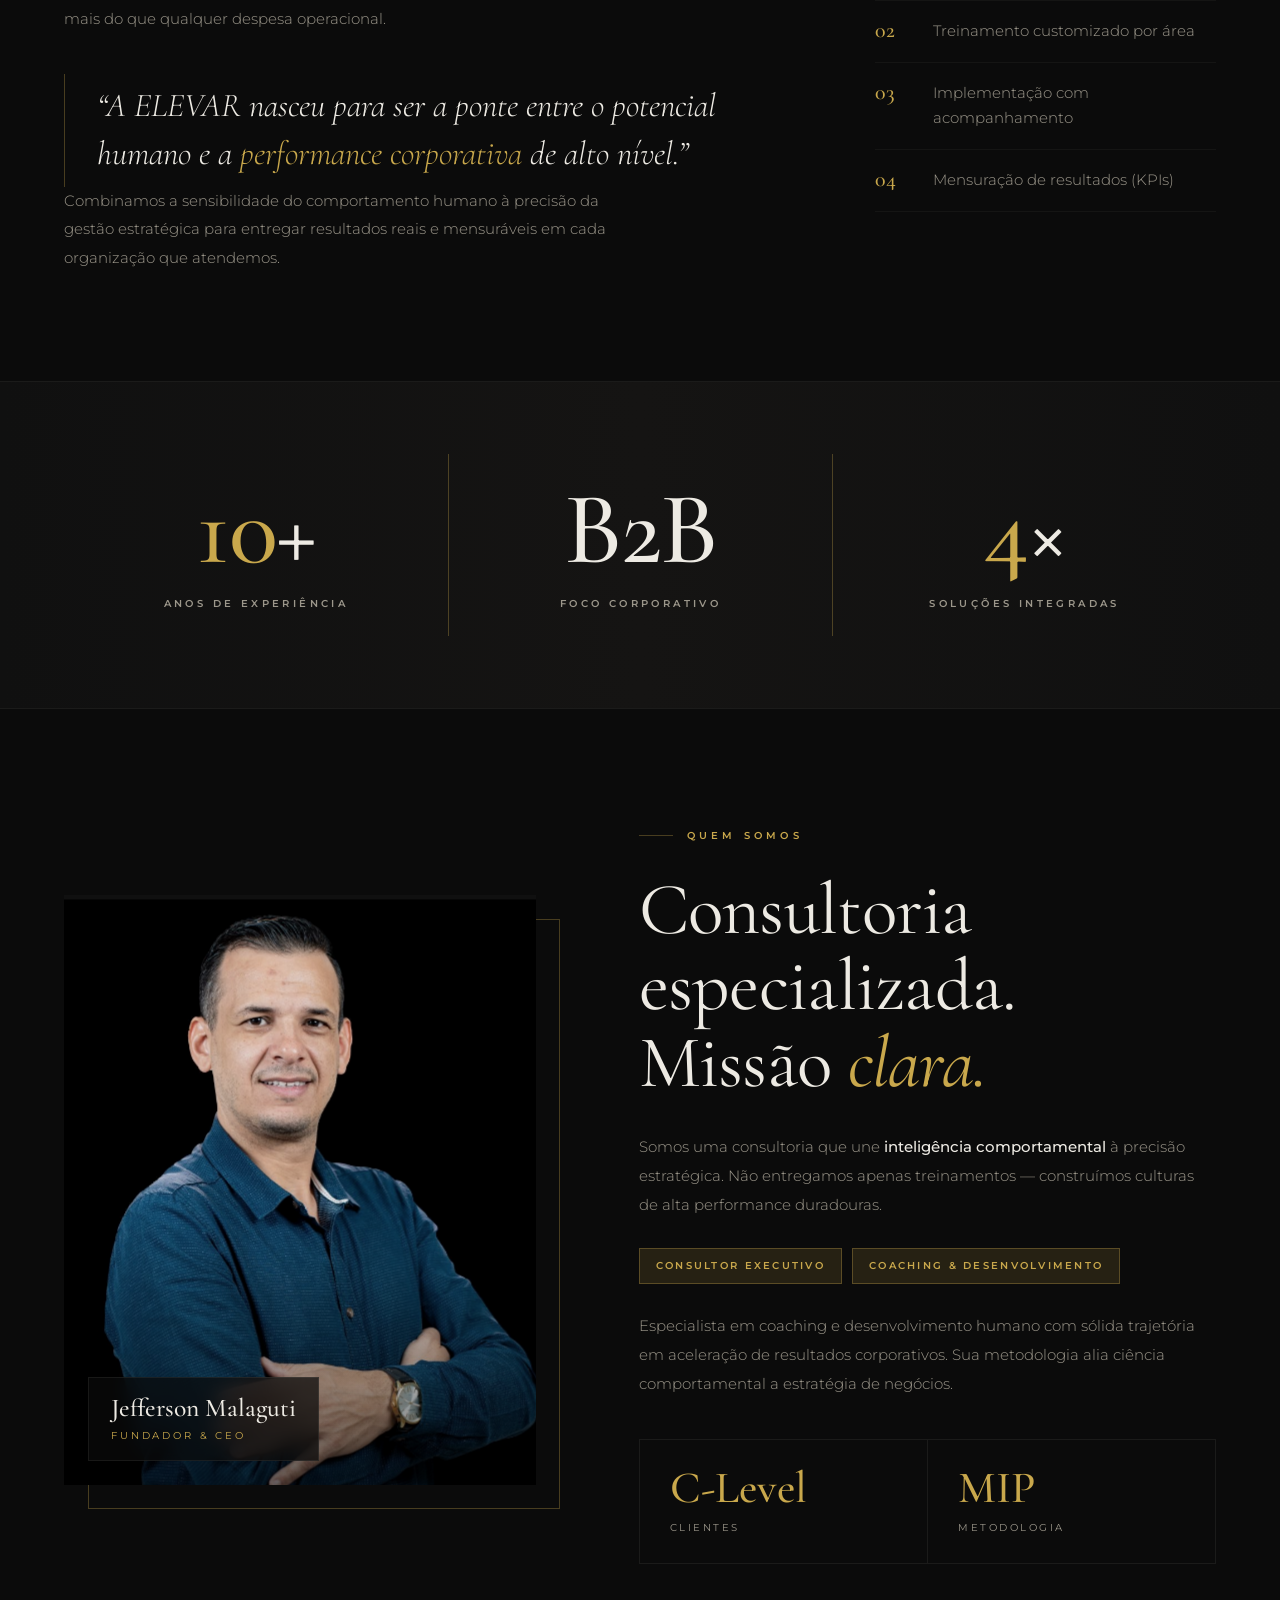
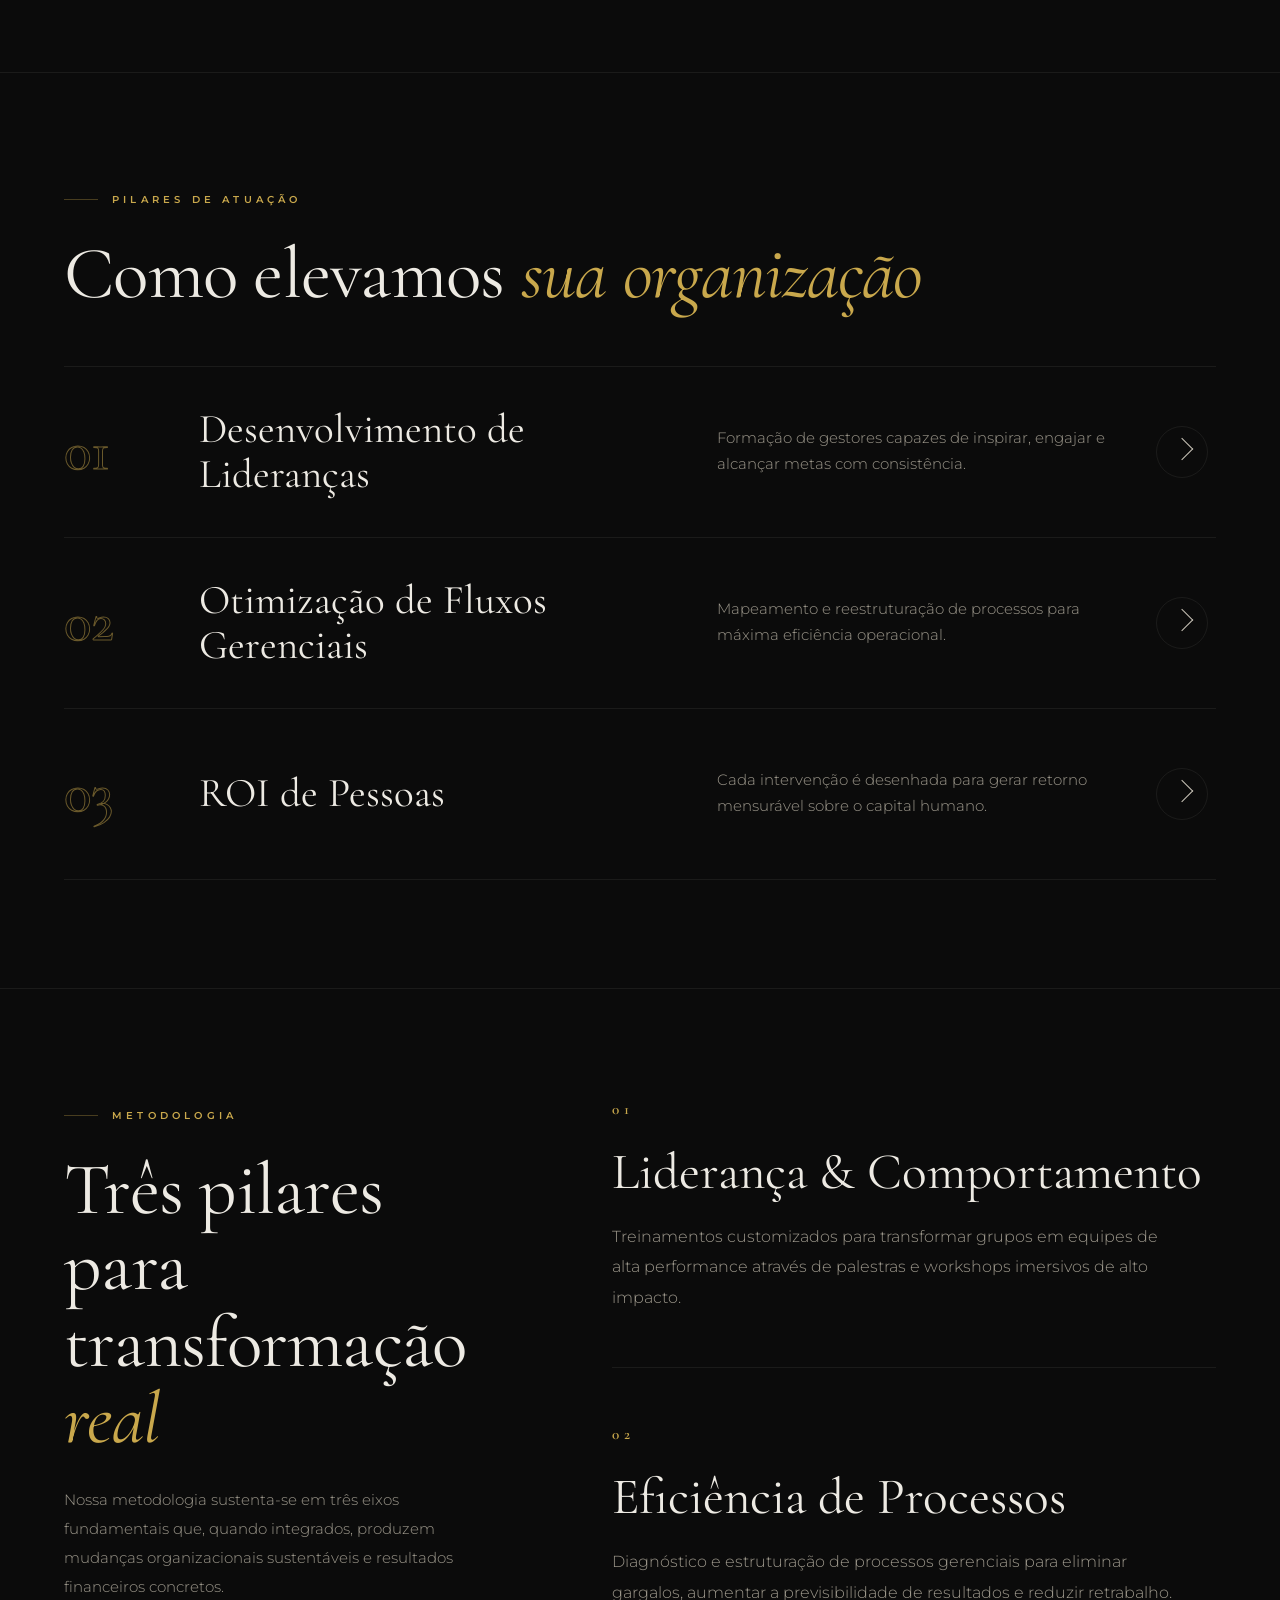
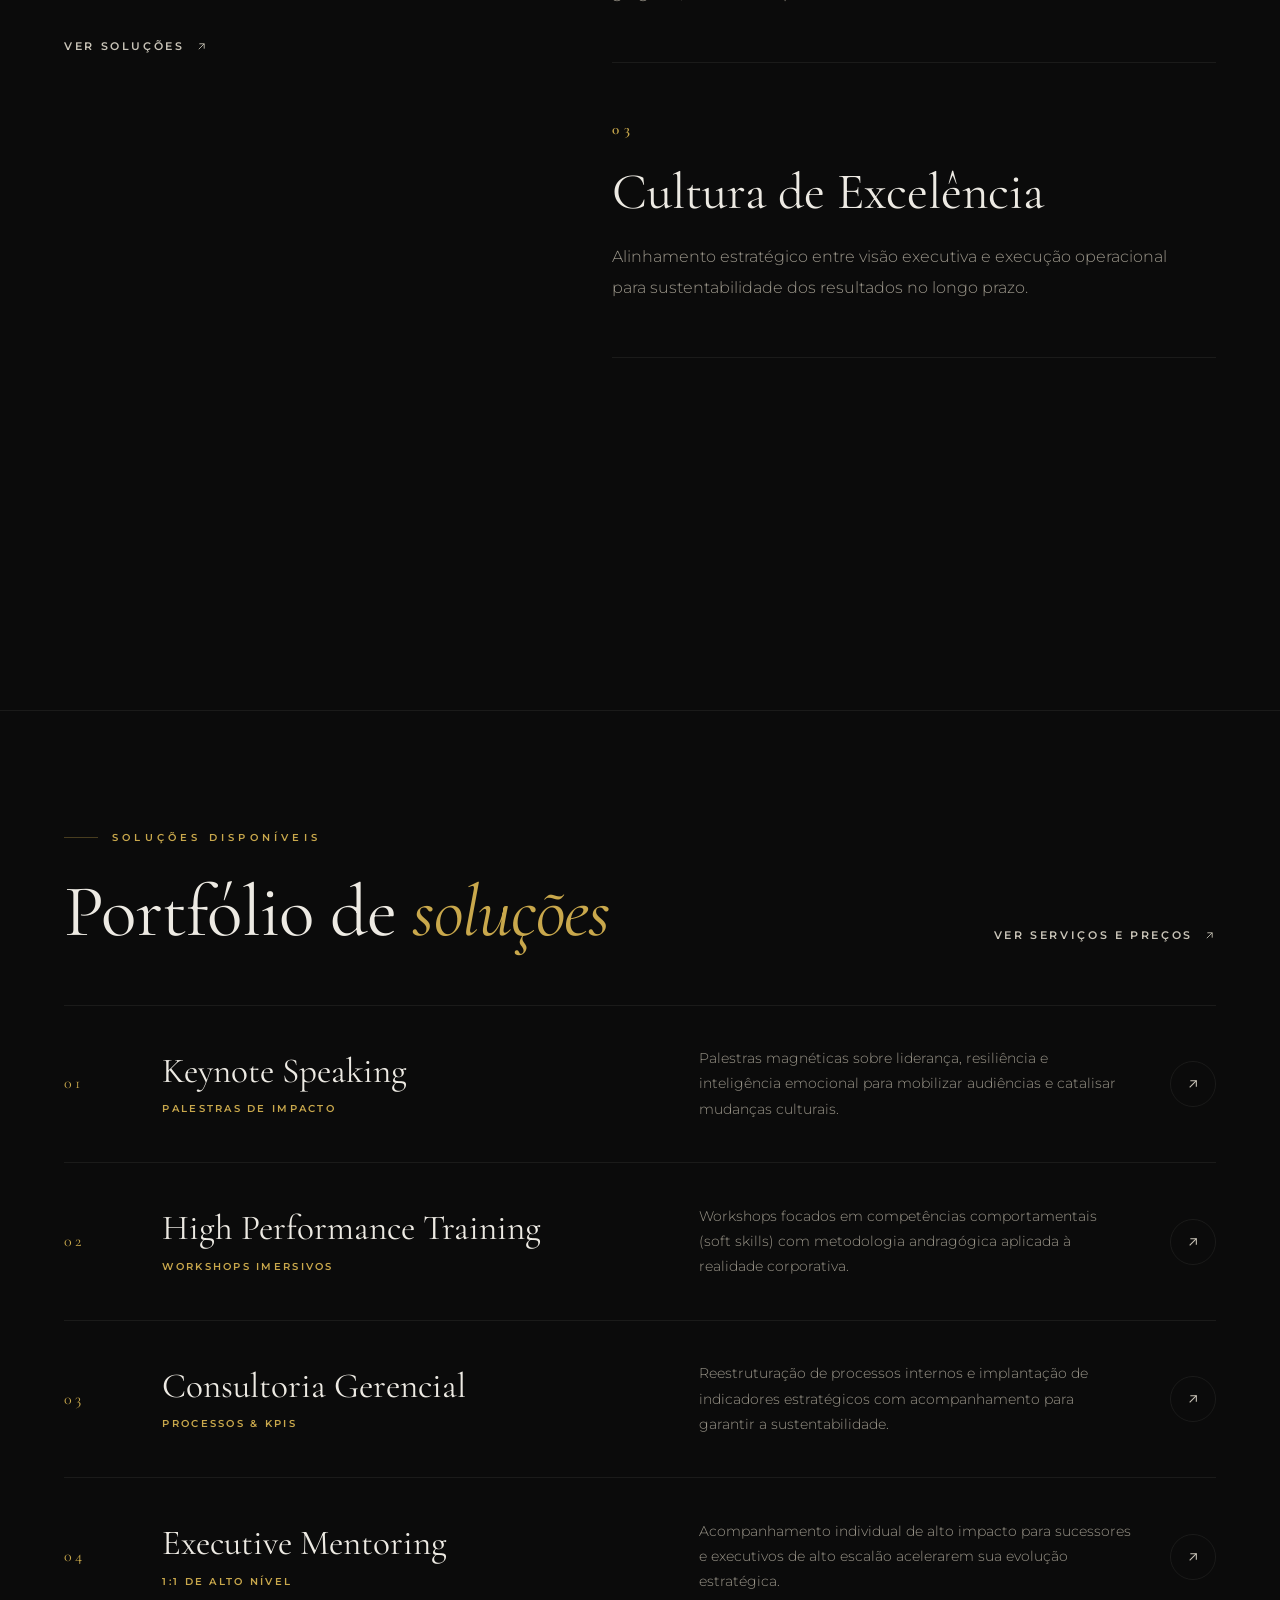
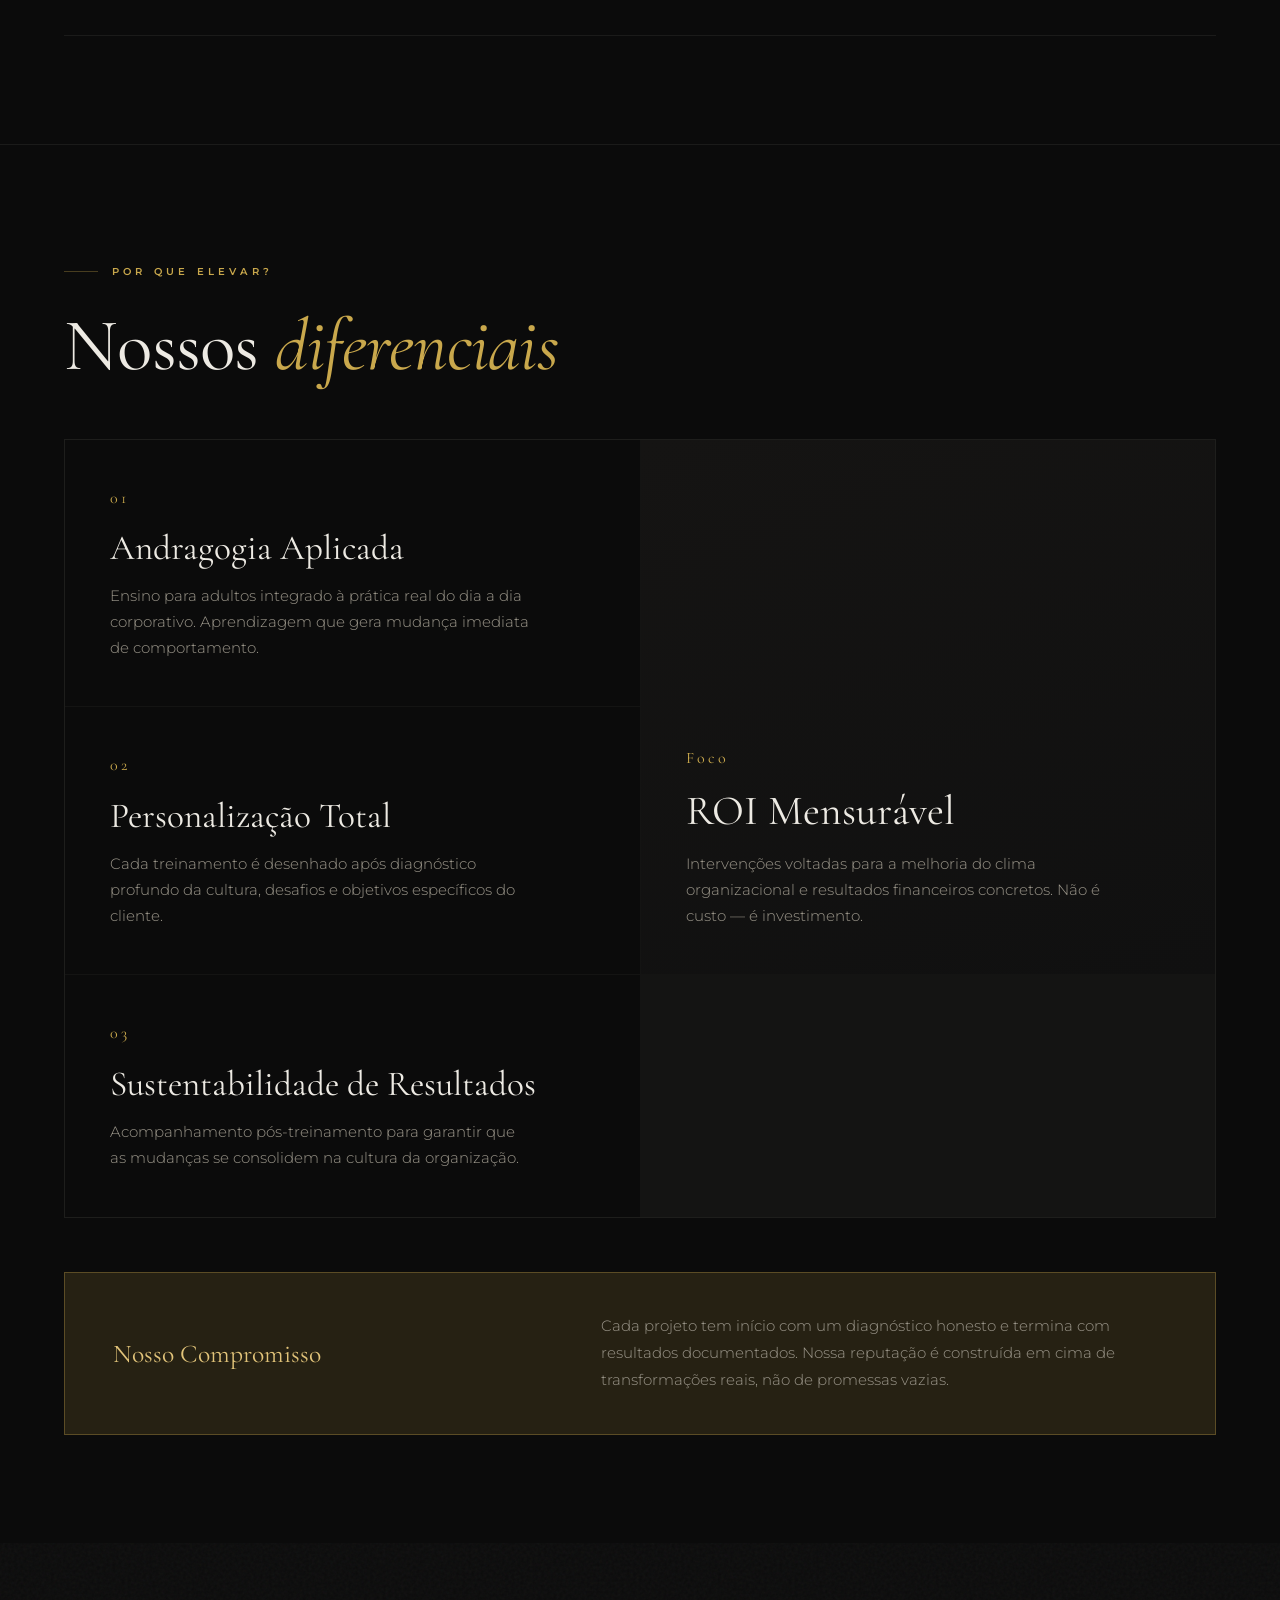
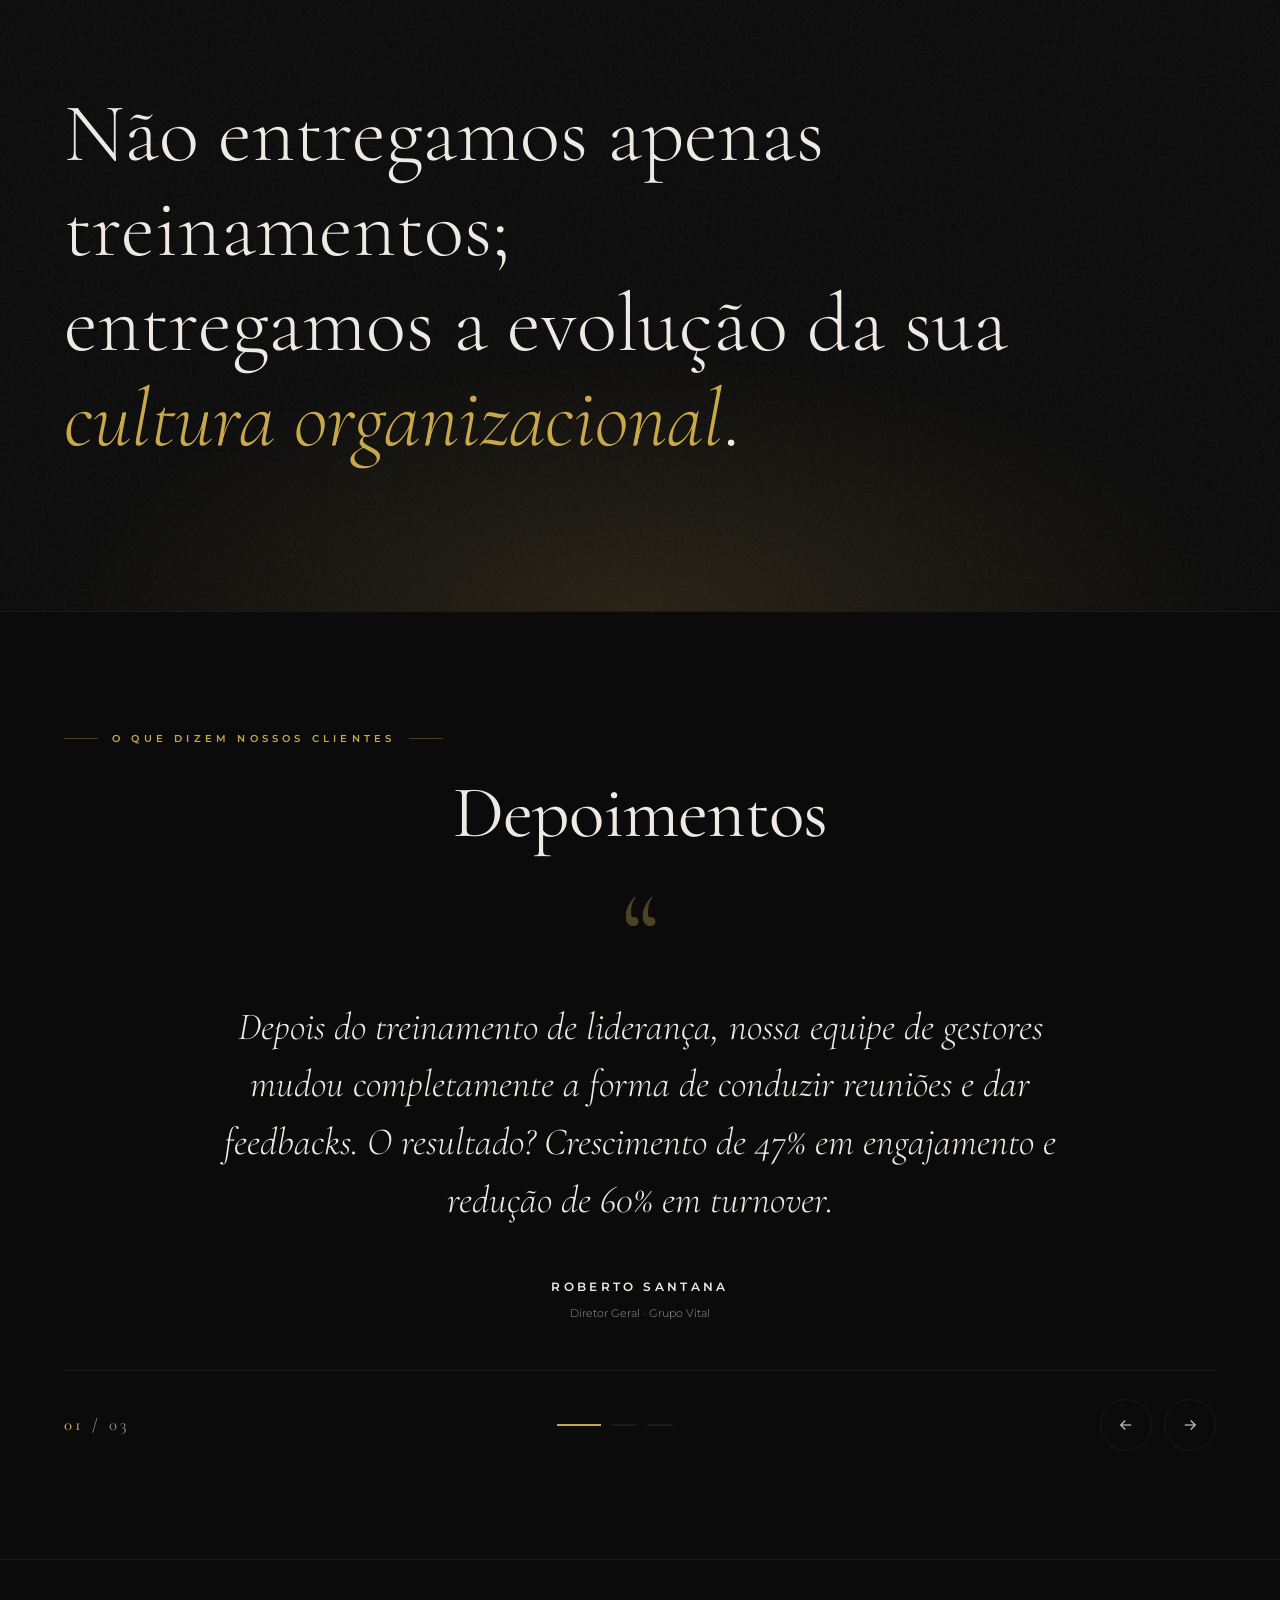
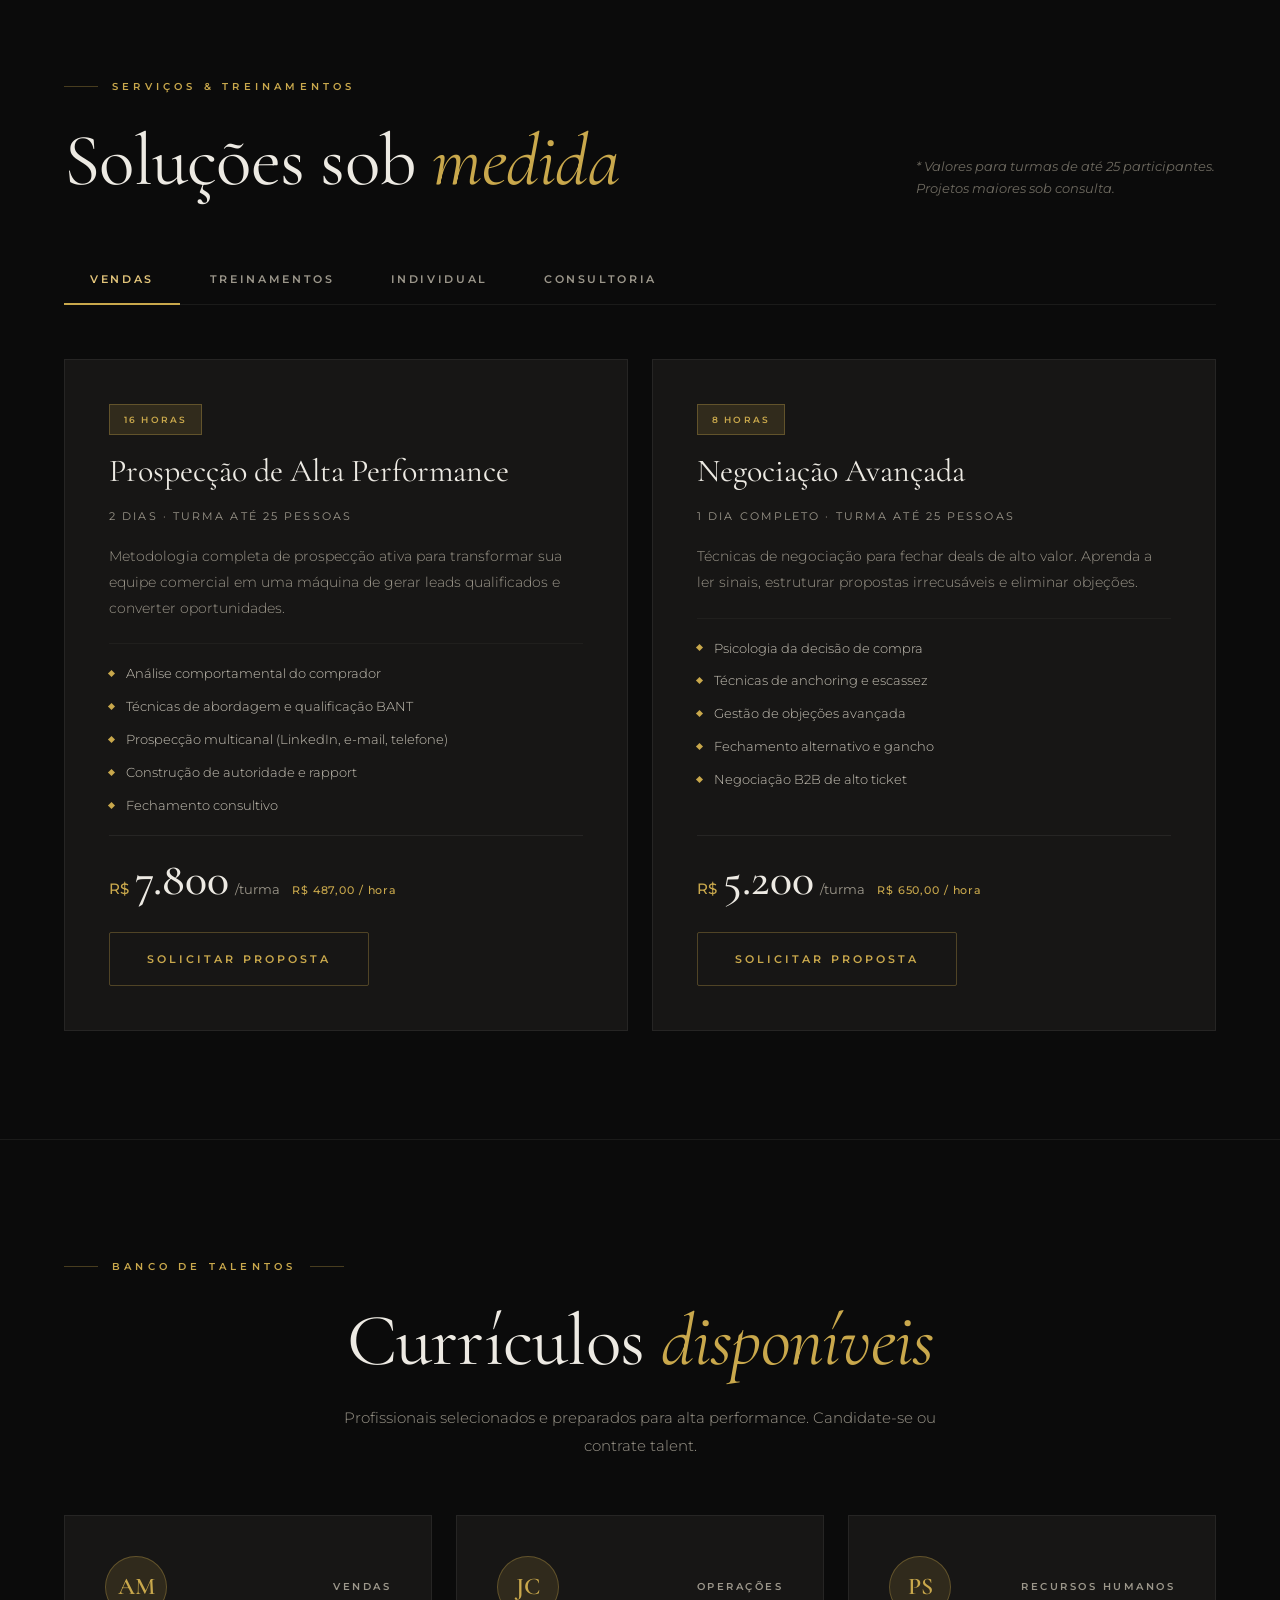
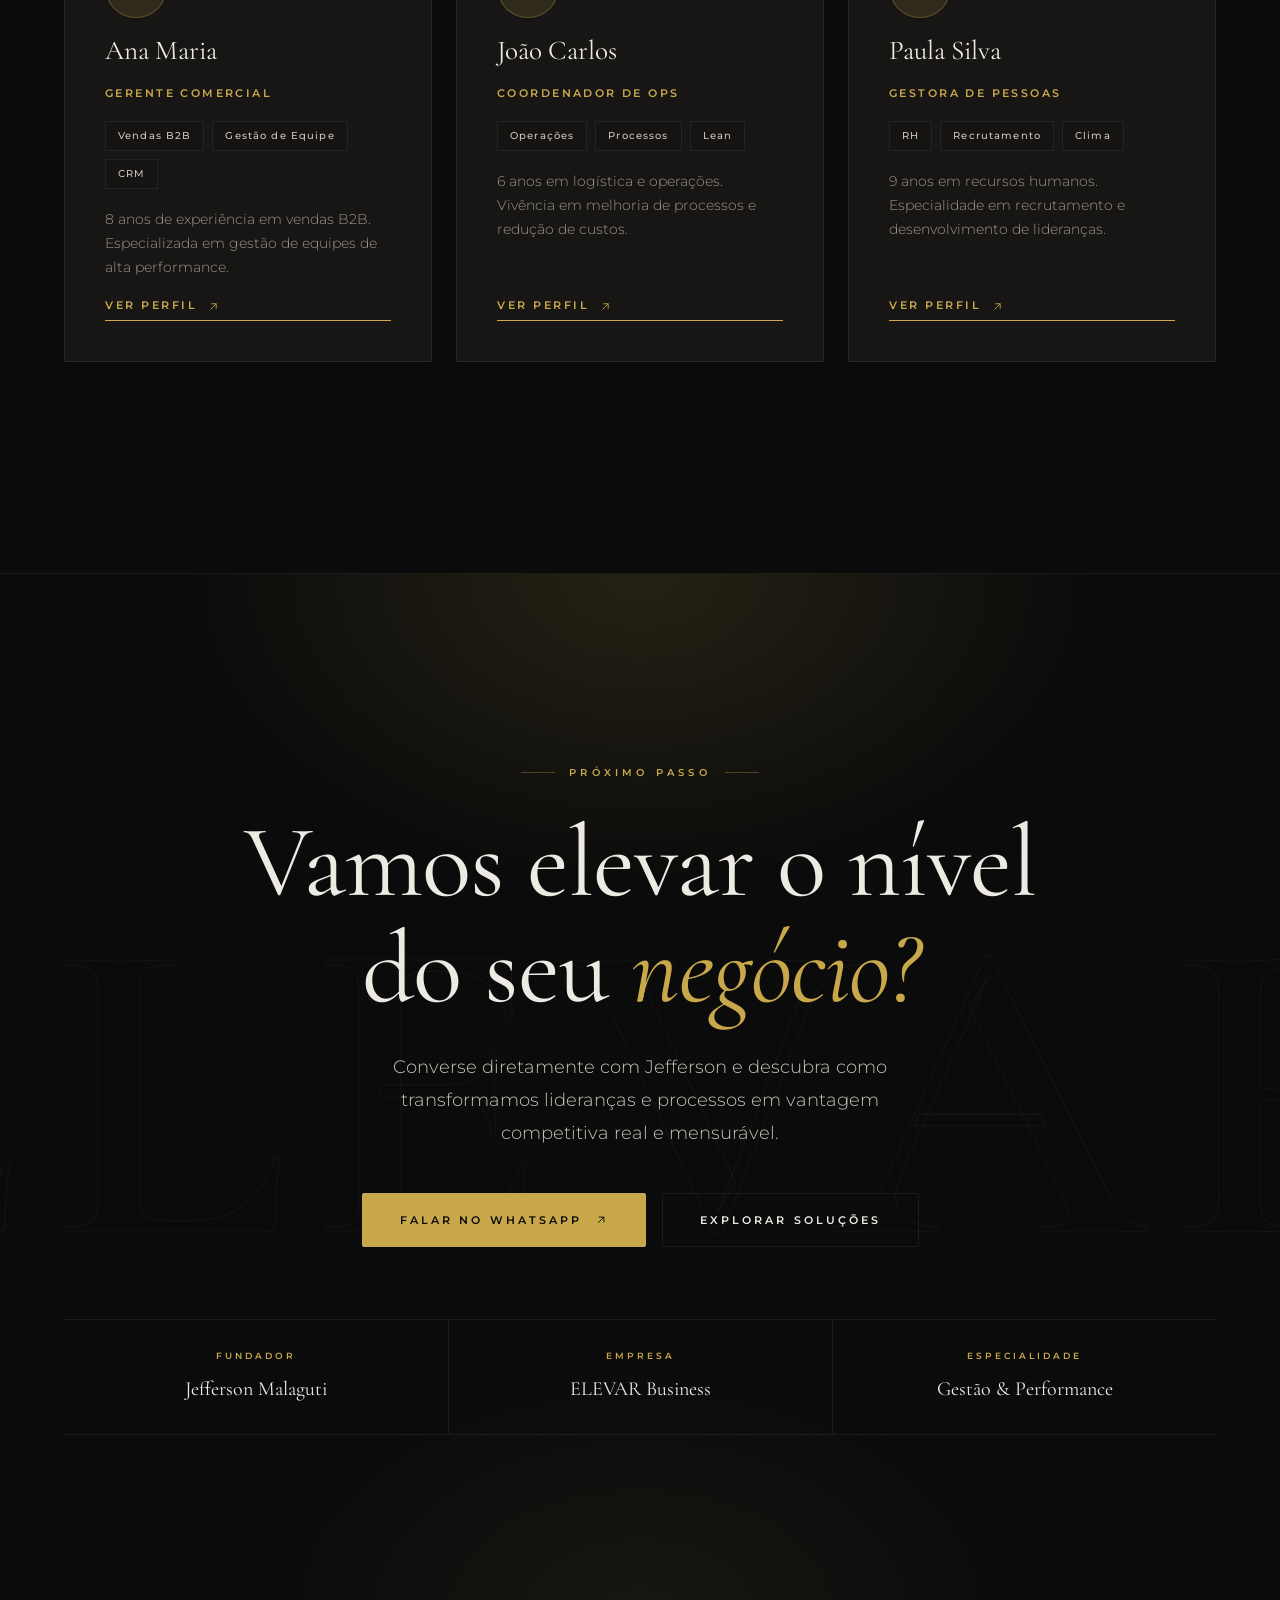
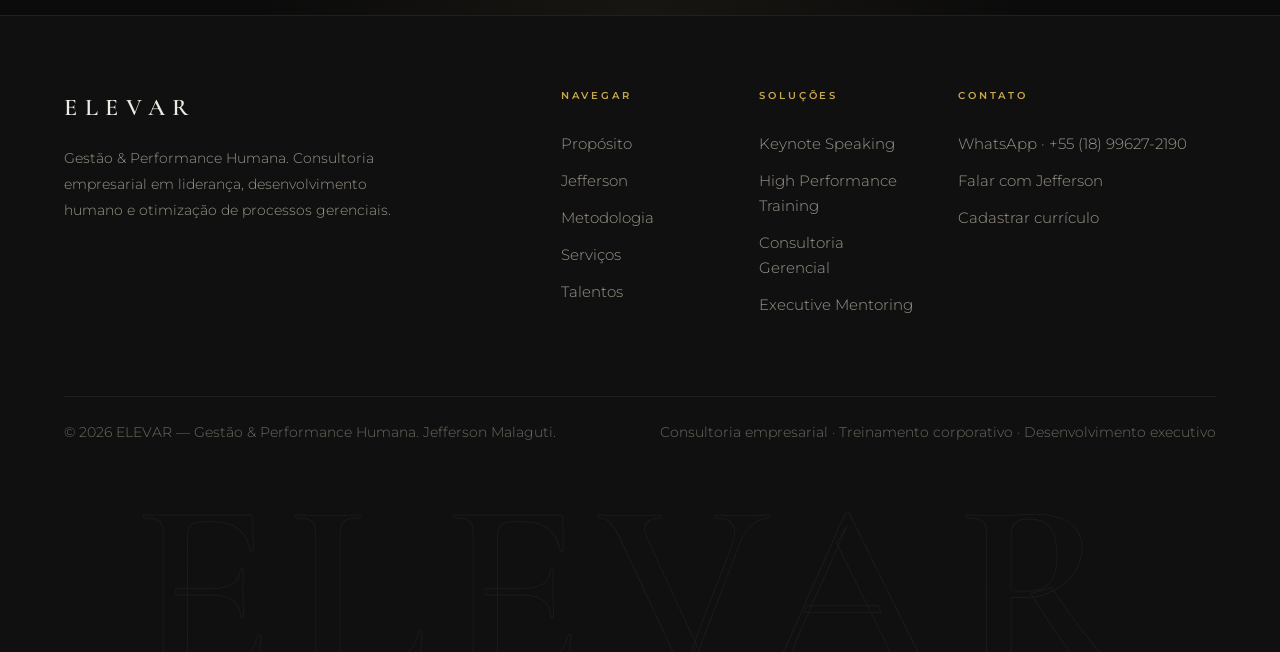
==== commit 819f5515: "Redesenho completo do site ELEVAR - design premium editorial - Novo design system (off-black + champ" ====
--- a/index.html
+++ b/index.html
@@ -3,635 +3,1161 @@
 <head>
   <meta charset="UTF-8">
   <meta name="viewport" content="width=device-width, initial-scale=1.0">
-  <title>ELEVAR — Gestão & Performance Humana</title>
-  <meta name="description" content="Consultoria especializada em liderança, desenvolvimento de equipes e otimização de processos. Treinamentos B2B, coaching executivo e consultoria gerencial para empresas de alto desempenho.">
+
+  <title>ELEVAR — Gestão &amp; Performance Humana | Consultoria Empresarial</title>
+  <meta name="description" content="Consultoria empresarial em liderança, desenvolvimento humano e performance corporativa. Treinamentos B2B, coaching executivo e consultoria gerencial para empresas de alto desempenho.">
   <meta name="author" content="Jefferson Malaguti">
   <meta name="robots" content="index, follow">
-  <meta property="og:title" content="ELEVAR — Gestão & Performance Humana">
-  <meta property="og:description" content="Transformando potencial humano em performance corporativa de alto nível">
+  <meta name="theme-color" content="#0B0B0B">
+
+  <link rel="canonical" href="https://jefferson-malagutti.vercel.app/">
+
+  <!-- Open Graph -->
   <meta property="og:type" content="website">
-  <meta property="og:url" content="https://elevar-malagutti.web.app">
-  <meta property="og:image" content="https://elevar-malagutti.web.app/og-image.jpg">
+  <meta property="og:site_name" content="ELEVAR — Gestão &amp; Performance Humana">
+  <meta property="og:title" content="ELEVAR — Gestão &amp; Performance Humana">
+  <meta property="og:description" content="Transformando potencial humano em performance corporativa de alto nível.">
+  <meta property="og:url" content="https://jefferson-malagutti.vercel.app/">
+  <meta property="og:image" content="https://jefferson-malagutti.vercel.app/IMAGENS/Logotipo%20ELEVAR%20-%20Gest%C3%A3o%20e%20performance%20humana_Prancheta%201%20c%C3%B3pia%2013.png">
+
+  <!-- Twitter -->
   <meta name="twitter:card" content="summary_large_image">
-  <meta name="theme-color" content="#C9A84C">
-  <link rel="canonical" href="https://elevar-malagutti.web.app">
+  <meta name="twitter:title" content="ELEVAR — Gestão &amp; Performance Humana">
+  <meta name="twitter:description" content="Consultoria em liderança, desenvolvimento humano e performance corporativa. Treinamentos B2B, coaching executivo e consultoria gerencial.">
+  <meta name="twitter:image" content="https://jefferson-malagutti.vercel.app/IMAGENS/Logotipo%20ELEVAR%20-%20Gest%C3%A3o%20e%20performance%20humana_Prancheta%201%20c%C3%B3pia%2013.png">
+
+  <!-- Fonts -->
   <link rel="preconnect" href="https://fonts.googleapis.com">
   <link rel="preconnect" href="https://fonts.gstatic.com" crossorigin>
-  <link href="https://fonts.googleapis.com/css2?family=Cormorant+Garamond:ital,wght@0,300;0,400;0,600;0,700;1,300;1,400&family=Montserrat:wght@300;400;500;600;700&display=swap" rel="stylesheet" media="print" onload="this.media='all'">
+  <link href="https://fonts.googleapis.com/css2?family=Cormorant+Garamond:ital,wght@0,300;0,400;0,500;0,600;1,300;1,400;1,500&family=Montserrat:wght@300;400;500;600;700&display=swap" rel="stylesheet">
+
   <link rel="stylesheet" href="css/estilos.css">
+
+  <!-- Dados Estruturados -->
+  <script type="application/ld+json">
+  {
+    "@context": "https://schema.org",
+    "@graph": [
+      {
+        "@type": "Organization",
+        "@id": "https://jefferson-malagutti.vercel.app/#organization",
+        "name": "ELEVAR — Gestão & Performance Humana",
+        "url": "https://jefferson-malagutti.vercel.app/",
+        "logo": "https://jefferson-malagutti.vercel.app/IMAGENS/Logotipo%20ELEVAR%20-%20Gest%C3%A3o%20e%20performance%20humana_Prancheta%201%20c%C3%B3pia%2013.png",
+        "founder": { "@id": "https://jefferson-malagutti.vercel.app/#person" },
+        "contactPoint": {
+          "@type": "ContactPoint",
+          "telephone": "+55-18-99627-2190",
+          "contactType": "sales",
+          "areaServed": "BR",
+          "availableLanguage": "pt-BR"
+        }
+      },
+      {
+        "@type": "Person",
+        "@id": "https://jefferson-malagutti.vercel.app/#person",
+        "name": "Jefferson Malaguti",
+        "jobTitle": "Fundador & CEO",
+        "worksFor": { "@id": "https://jefferson-malagutti.vercel.app/#organization" },
+        "description": "Especialista em coaching e desenvolvimento humano com sólida trajetória em aceleração de resultados corporativos."
+      },
+      {
+        "@type": "ProfessionalService",
+        "@id": "https://jefferson-malagutti.vercel.app/#service",
+        "name": "ELEVAR — Consultoria Empresarial",
+        "url": "https://jefferson-malagutti.vercel.app/",
+        "provider": { "@id": "https://jefferson-malagutti.vercel.app/#organization" },
+        "telephone": "+55-18-99627-2190",
+        "areaServed": "BR",
+        "priceRange": "R$280 - R$7.800",
+        "serviceType": [
+          "Consultoria empresarial",
+          "Treinamento corporativo",
+          "Coaching executivo",
+          "Desenvolvimento de lideranças",
+          "Gestão de equipes"
+        ]
+      }
+    ]
+  }
+  </script>
 </head>
 <body>
-  <!-- Navegação por dots -->
-  <nav class="nav-dots" id="navDots" aria-label="Navegação dos slides"></nav>
-
-  <!-- Menu de atalhos -->
-  <header class="atalhos-menu" id="atalhosMenu">
-    <a href="#slide-1" class="atalhos-logo"><img src="IMAGENS/Logotipo ELEVAR - Gestão e performance humana_Prancheta 1 cópia 13.png" alt="ELEVAR" class="atalhos-logo-img"></a>
-    <nav class="atalhos-links" aria-label="Menu de atalhos">
-      <a href="#slide-2" class="atalhos-link">Propósito</a>
-      <a href="#slide-3" class="atalhos-link">Fundador</a>
-      <a href="#slide-4" class="atalhos-link">Pilares</a>
-      <a href="#slide-5" class="atalhos-link">Serviços</a>
-      <a href="#slide-7" class="atalhos-link">Depoimentos</a>
-      <a href="#slide-8" class="atalhos-link">Vendas</a>
-      <a href="#slide-10" class="atalhos-link">Currículos</a>
-      <a href="#slide-13" class="atalhos-link">Contato</a>
-    </nav>
+
+  <!-- ============ HEADER ============ -->
+  <header class="site-header" id="siteHeader">
+    <div class="header-inner">
+      <a href="#inicio" class="brand" aria-label="ELEVAR — voltar ao início">
+        <span class="brand-mark" aria-hidden="true">E</span>
+        <span class="brand-text">
+          <span class="brand-name">ELEVAR</span>
+          <span class="brand-tag">Gestão &amp; Performance</span>
+        </span>
+      </a>
+
+      <nav class="header-nav" aria-label="Navegação principal">
+        <a href="#proposito">Propósito</a>
+        <a href="#pilares">Pilares</a>
+        <a href="#metodologia">Metodologia</a>
+        <a href="#solucoes">Soluções</a>
+        <a href="#depoimentos">Depoimentos</a>
+        <a href="#servicos">Serviços</a>
+        <a href="#curriculos">Talentos</a>
+      </nav>
+
+      <div class="header-actions">
+        <a href="#contato" class="btn btn--primary header-cta">Falar com Jefferson</a>
+        <button class="burger" id="burger" aria-label="Abrir menu" aria-expanded="false" aria-controls="mobileMenu">
+          <span></span><span></span><span></span>
+        </button>
+      </div>
+    </div>
   </header>
 
-  <!-- SLIDE 1: CAPA -->
-  <section class="slide" id="slide-1" data-label="Início">
-    <div class="noise"></div>
-    <div class="corner-ornament tl"></div>
-    <div class="corner-ornament tr"></div>
-    <div class="corner-ornament bl"></div>
-    <div class="corner-ornament br"></div>
-    <div class="logo-mark" style="animation: fadeUp 1.2s ease forwards;">
-      <img src="IMAGENS/Logotipo ELEVAR - Gestão e performance humana_Prancheta 1 cópia 13.png" alt="ELEVAR - Gestão & Performance Humana" class="logo-img">
+  <!-- ============ MENU MOBILE ============ -->
+  <nav class="mobile-menu" id="mobileMenu" aria-label="Menu móvel">
+    <div class="mobile-menu-nav">
+      <a href="#inicio"><small>01</small>Início</a>
+      <a href="#proposito"><small>02</small>Propósito</a>
+      <a href="#fundador"><small>03</small>Jefferson</a>
+      <a href="#pilares"><small>04</small>Pilares</a>
+      <a href="#metodologia"><small>05</small>Metodologia</a>
+      <a href="#solucoes"><small>06</small>Soluções</a>
+      <a href="#depoimentos"><small>07</small>Depoimentos</a>
+      <a href="#servicos"><small>08</small>Serviços</a>
+      <a href="#curriculos"><small>09</small>Talentos</a>
+      <a href="#contato"><small>10</small>Contato</a>
     </div>
-    <div class="gold-line"></div>
-    <p class="hero-tagline">Transformando potencial humano em<br>performance corporativa de alto nível</p>
-    <p class="hero-sub">Treinamentos · Consultoria · Desenvolvimento Executivo</p>
-  </section>
-
-  <!-- SLIDE 2: PROPÓSITO -->
-  <section class="slide" id="slide-2" data-label="Propósito">
-    <div class="noise"></div>
-    <div class="corner-ornament tl"></div>
-    <div class="corner-ornament br"></div>
-    <div class="inner">
-      <div>
-        <p class="section-label reveal">Nosso Propósito</p>
-        <h2 class="section-title reveal">No cenário atual,<br>o diferencial é <em>humano</em></h2>
-        <div class="gold-line-left reveal"></div>
-        <p class="body-text reveal">Empresas não sofrem apenas por falta de técnica. Sofrem por <strong style="color:var(--offwhite)">lacunas de comportamento</strong> e processos ineficientes. A liderança despreparada custa mais do que qualquer despesa operacional.</p>
-        <div class="quote-block reveal">
-          <p>"A ELEVAR nasceu para ser a ponte entre o potencial humano e a performance corporativa de alto nível."</p>
-        </div>
-        <p class="body-text reveal">Combinamos a sensibilidade do comportamento humano à precisão da gestão estratégica para entregar resultados reais e mensuráveis em cada organização que atendemos.</p>
-      </div>
-      <div style="position:relative">
-        <div class="vertical-divider"></div>
-        <div style="padding-left: 60px;">
-          <p class="section-label reveal">Nossa Missão</p>
-          <h3 style="font-family:'Cormorant Garamond',serif;font-size:28px;font-weight:300;color:var(--offwhite);line-height:1.4;margin-bottom:32px;" class="reveal">Integrar inteligência comportamental à gestão estratégica para maximizar o ROI de cada colaborador</h3>
-          <div class="stat-row reveal">
-            <div class="stat-item">
-              <div class="num">+10</div>
-              <div class="lbl">Anos de Experiência</div>
-            </div>
-            <div class="stat-item">
-              <div class="num">B2B</div>
-              <div class="lbl">Foco Corporativo</div>
-            </div>
-            <div class="stat-item">
-              <div class="num">4×</div>
-              <div class="lbl">Soluções Integradas</div>
-            </div>
-          </div>
-        </div>
-      </div>
+    <div class="mobile-menu-foot">
+      <a href="https://wa.me/5518996272190?text=Ol%C3%A1,%20gostaria%20de%20saber%20mais%20sobre%20os%20treinamentos%20da%20ELEVAR" class="btn btn--primary" target="_blank" rel="noopener noreferrer">Falar no WhatsApp</a>
+      <a href="#contato" class="anchor-link">Agendar reunião</a>
     </div>
-  </section>
-
-  <!-- SLIDE 3: FUNDADOR -->
-  <section class="slide" id="slide-3" data-label="Fundador">
-    <div class="noise"></div>
-    <div class="corner-ornament tl"></div>
-    <div class="corner-ornament br"></div>
-    <div class="inner">
-      <div class="founder-card reveal">
-        <img src="imagem modelo.jpg" alt="Jefferson Malaguti - Fundador e CEO da ELEVAR" class="founder-avatar" loading="lazy" decoding="async">
-        <h3 class="founder-name">Jefferson Malaguti</h3>
-        <p class="founder-title">Fundador & CEO</p>
-        <p class="founder-role">Especialista em coaching e desenvolvimento humano com sólida trajetória em aceleração de resultados corporativos. Sua metodologia alia ciência comportamental a estratégia de negócios.</p>
-        <span class="founder-badge">Consultor Executivo</span>
-      </div>
-      <div>
-        <p class="section-label reveal">Quem Somos</p>
-        <h2 class="section-title reveal">Consultoria especializada.<br>Missão <em>clara</em>.</h2>
-        <div class="gold-line-left reveal"></div>
-        <p class="body-text reveal" style="margin-bottom:32px;">Somos uma consultoria que une <strong style="color:var(--offwhite)">inteligência comportamental</strong> à precisão estratégica. Não entregamos apenas treinamentos — construímos culturas de alta performance duradouras.</p>
+  </nav>
+
+  <main id="conteudo">
+
+    <!-- ============ HERO ============ -->
+    <section class="hero" id="inicio" aria-label="Apresentação">
+      <div class="hero-grid-lines" aria-hidden="true"></div>
+      <div class="noise" aria-hidden="true"></div>
+      <div class="hero-watermark" aria-hidden="true">ELEVAR</div>
+
+      <div class="container">
+        <div class="hero-content">
+          <p class="hero-eyebrow" data-hero-fade>Gestão · Liderança · Performance</p>
+
+          <h1 class="hero-title">
+            <span class="row"><span>Transformando</span></span>
+            <span class="row"><span>potencial humano</span></span>
+            <span class="row"><span>em <em>performance corporativa</em></span></span>
+            <span class="row"><span>de alto nível.</span></span>
+          </h1>
+
+          <p class="hero-desc" data-hero-fade="1">
+            Consultoria especializada em gestão empresarial, treinamento corporativo e
+            consultoria executiva. Unimos inteligência comportamental à precisão estratégica
+            para transformar equipes e processos em vantagem competitiva real.
+          </p>
+
+          <div class="hero-actions" data-hero-fade="2">
+            <a href="#contato" class="btn btn--primary btn--magnetic">Falar com Jefferson
+              <svg viewBox="0 0 24 24" fill="none" stroke="currentColor" stroke-width="1.6"><path d="M7 17L17 7"/><path d="M8 7h9v9"/></svg>
+            </a>
+            <a href="#metodologia" class="btn btn--ghost">Conheça a metodologia</a>
+          </div>
+        </div>
+
+        <div class="hero-meta" data-hero-fade="3">
+          <div class="hero-meta-item">
+            <div class="hero-meta-num"><em>+</em><span data-count="10">0</span></div>
+            <div class="hero-meta-lbl">Anos de Experiência</div>
+          </div>
+          <div class="hero-meta-item">
+            <div class="hero-meta-num">B2B</div>
+            <div class="hero-meta-lbl">Foco Corporativo</div>
+          </div>
+          <div class="hero-meta-item">
+            <div class="hero-meta-num"><span data-count="4">0</span><em>×</em></div>
+            <div class="hero-meta-lbl">Soluções Integradas</div>
+          </div>
+        </div>
+      </div>
+
+      <div class="hero-scroll" aria-hidden="true">
+        <span>Scroll</span>
+        <i></i>
+      </div>
+    </section>
+
+    <!-- ============ PROPÓSITO ============ -->
+    <section class="section section-rule" id="proposito">
+      <div class="container">
+        <div class="purpose-grid">
+          <div>
+            <p class="eyebrow reveal reveal--up">Nosso Propósito</p>
+            <h2 class="h-display reveal reveal--up">
+              No cenário atual,<br>
+              o diferencial é <em>humano.</em>
+            </h2>
+
+            <p class="text-body reveal reveal--up" style="margin-top:36px;max-width:560px;">
+              Empresas não sofrem apenas por falta de técnica. Sofrem por
+              <strong>lacunas de comportamento</strong> e processos ineficientes.
+              A liderança despreparada custa mais do que qualquer despesa operacional.
+            </p>
+
+            <blockquote class="purpose-quote reveal reveal--up">
+              <p>“A ELEVAR nasceu para ser a ponte entre o potencial humano e a <em>performance corporativa</em> de alto nível.”</p>
+            </blockquote>
+
+            <p class="text-body reveal reveal--up" style="max-width:560px;">
+              Combinamos a sensibilidade do comportamento humano à precisão da gestão
+              estratégica para entregar resultados reais e mensuráveis em cada organização
+              que atendemos.
+            </p>
+          </div>
+
+          <aside class="purpose-aside">
+            <div class="purpose-mission reveal reveal--up">
+              <p class="eyebrow" style="margin-bottom:0;">Nossa Missão</p>
+              <h3>Integrar inteligência comportamental à gestão estratégica para maximizar o ROI de cada colaborador.</h3>
+            </div>
+
+            <ul class="act-model reveal reveal--up" aria-label="Modelo de atuação">
+              <li><strong>01</strong><span>Diagnóstico profundo da organização</span></li>
+              <li><strong>02</strong><span>Treinamento customizado por área</span></li>
+              <li><strong>03</strong><span>Implementação com acompanhamento</span></li>
+              <li><strong>04</strong><span>Mensuração de resultados (KPIs)</span></li>
+            </ul>
+          </aside>
+        </div>
+      </div>
+    </section>
+
+    <!-- ============ MÉTRICAS ============ -->
+    <section class="metrics-band section-rule" id="metricas" aria-label="Números da ELEVAR">
+      <div class="container">
+        <div class="metrics-grid">
+          <div class="metric reveal reveal--fade">
+            <div class="metric-num"><span data-count="10">0</span>+</div>
+            <div class="metric-lbl">Anos de Experiência</div>
+          </div>
+          <div class="metric reveal reveal--fade" data-delay="120">
+            <div class="metric-num">B2B</div>
+            <div class="metric-lbl">Foco Corporativo</div>
+          </div>
+          <div class="metric reveal reveal--fade" data-delay="240">
+            <div class="metric-num"><span data-count="4">0</span>×</div>
+            <div class="metric-lbl">Soluções Integradas</div>
+          </div>
+        </div>
+      </div>
+    </section>
+
+    <!-- ============ FUNDADOR ============ -->
+    <section class="section section-rule" id="fundador">
+      <div class="container">
+        <div class="founder-grid">
+          <div class="founder-media reveal reveal--fade">
+            <div class="founder-frame" aria-hidden="true"></div>
+            <div class="founder-img-wrap img-reveal">
+              <img src="imagem modelo.jpg" alt="Jefferson Malaguti, fundador e CEO da ELEVAR — Gestão e Performance Humana" loading="lazy" decoding="async" data-parallax>
+            </div>
+            <div class="founder-id">
+              <div class="fn">Jefferson Malaguti</div>
+              <div class="ft">Fundador &amp; CEO</div>
+            </div>
+          </div>
+
+          <div>
+            <p class="eyebrow reveal reveal--up">Quem Somos</p>
+            <h2 class="h-display reveal reveal--up">Consultoria especializada.<br>Missão <em>clara.</em></h2>
+
+            <p class="text-body reveal reveal--up" style="margin-top:32px;max-width:560px;">
+              Somos uma consultoria que une <strong>inteligência comportamental</strong> à
+              precisão estratégica. Não entregamos apenas treinamentos — construímos culturas
+              de alta performance duradouras.
+            </p>
+
+            <div class="founder-badges reveal reveal--up">
+              <span class="tag-pill">Consultor Executivo</span>
+              <span class="tag-pill">Coaching &amp; Desenvolvimento</span>
+            </div>
+
+            <p class="text-body reveal reveal--up" style="max-width:560px;">
+              Especialista em coaching e desenvolvimento humano com sólida trajetória em
+              aceleração de resultados corporativos. Sua metodologia alia ciência
+              comportamental a estratégia de negócios.
+            </p>
+
+            <div class="founder-stats reveal reveal--up">
+              <div class="founder-stat">
+                <div class="fs-num">C-Level</div>
+                <div class="fs-lbl">Clientes</div>
+              </div>
+              <div class="founder-stat">
+                <div class="fs-num">MIP</div>
+                <div class="fs-lbl">Metodologia</div>
+              </div>
+            </div>
+          </div>
+        </div>
+      </div>
+    </section>
+
+    <!-- ============ PILARES ============ -->
+    <section class="section section-rule" id="pilares">
+      <div class="container">
+        <p class="eyebrow reveal reveal--up">Pilares de Atuação</p>
+        <h2 class="h-display reveal reveal--up">Como elevamos <em>sua organização</em></h2>
+
         <div class="pillars-list">
-          <div class="pillar-item reveal">
+          <article class="pillar-row reveal reveal--up">
             <span class="pillar-num">01</span>
-            <div class="pillar-text">
-              <h4>Desenvolvimento de Lideranças</h4>
-              <p>Formação de gestores capazes de inspirar, engajar e alcançar metas com consistência.</p>
-            </div>
-          </div>
-          <div class="pillar-item reveal">
+            <div class="pillar-main">
+              <h3>Desenvolvimento de Lideranças</h3>
+            </div>
+            <p class="pillar-desc">Formação de gestores capazes de inspirar, engajar e alcançar metas com consistência.</p>
+            <span class="pillar-arrow" aria-hidden="true"></span>
+          </article>
+
+          <article class="pillar-row reveal reveal--up" data-delay="100">
             <span class="pillar-num">02</span>
-            <div class="pillar-text">
-              <h4>Otimização de Fluxos Gerenciais</h4>
-              <p>Mapeamento e reestruturação de processos para máxima eficiência operacional.</p>
-            </div>
-          </div>
-          <div class="pillar-item reveal">
+            <div class="pillar-main">
+              <h3>Otimização de Fluxos Gerenciais</h3>
+            </div>
+            <p class="pillar-desc">Mapeamento e reestruturação de processos para máxima eficiência operacional.</p>
+            <span class="pillar-arrow" aria-hidden="true"></span>
+          </article>
+
+          <article class="pillar-row reveal reveal--up" data-delay="200">
             <span class="pillar-num">03</span>
-            <div class="pillar-text">
-              <h4>ROI de Pessoas</h4>
-              <p>Cada intervenção é desenhada para gerar retorno mensurável sobre o capital humano.</p>
-            </div>
-          </div>
-        </div>
+            <div class="pillar-main">
+              <h3>ROI de Pessoas</h3>
+            </div>
+            <p class="pillar-desc">Cada intervenção é desenhada para gerar retorno mensurável sobre o capital humano.</p>
+            <span class="pillar-arrow" aria-hidden="true"></span>
+          </article>
+        </div>
+      </div>
+    </section>
+
+    <!-- ============ METODOLOGIA ============ -->
+    <section class="section section-rule methodology" id="metodologia">
+      <div class="container">
+        <div class="method-grid">
+          <div class="method-sticky">
+            <p class="eyebrow reveal reveal--up">Metodologia</p>
+            <h2 class="h-display reveal reveal--up">Três pilares para<br>transformação <em>real</em></h2>
+            <p class="text-body reveal reveal--up" style="margin-top:28px;max-width:440px;">
+              Nossa metodologia sustenta-se em três eixos fundamentais que, quando integrados,
+              produzem mudanças organizacionais sustentáveis e resultados financeiros concretos.
+            </p>
+            <a href="#servicos" class="anchor-link reveal reveal--up" style="margin-top:36px;">
+              Ver soluções<svg viewBox="0 0 24 24" fill="none" stroke="currentColor" stroke-width="1.6"><path d="M7 17L17 7"/><path d="M8 7h9v9"/></svg>
+            </a>
+          </div>
+
+          <div class="method-list">
+            <article class="method-item reveal reveal--up">
+              <div class="method-index">01</div>
+              <h3>Liderança &amp; Comportamento</h3>
+              <p>Treinamentos customizados para transformar grupos em equipes de alta performance através de palestras e workshops imersivos de alto impacto.</p>
+            </article>
+
+            <article class="method-item reveal reveal--up" data-delay="100">
+              <div class="method-index">02</div>
+              <h3>Eficiência de Processos</h3>
+              <p>Diagnóstico e estruturação de processos gerenciais para eliminar gargalos, aumentar a previsibilidade de resultados e reduzir retrabalho.</p>
+            </article>
+
+            <article class="method-item reveal reveal--up" data-delay="200">
+              <div class="method-index">03</div>
+              <h3>Cultura de Excelência</h3>
+              <p>Alinhamento estratégico entre visão executiva e execução operacional para sustentabilidade dos resultados no longo prazo.</p>
+            </article>
+          </div>
+        </div>
+      </div>
+    </section>
+
+    <!-- ============ SOLUÇÕES ============ -->
+    <section class="section section-rule" id="solucoes">
+      <div class="container">
+        <div style="display:flex;justify-content:space-between;align-items:flex-end;gap:40px;flex-wrap:wrap;">
+          <div>
+            <p class="eyebrow reveal reveal--up">Soluções Disponíveis</p>
+            <h2 class="h-display reveal reveal--up">Portfólio de <em>soluções</em></h2>
+          </div>
+          <a href="#servicos" class="anchor-link reveal reveal--up">Ver serviços e preços<svg viewBox="0 0 24 24" fill="none" stroke="currentColor" stroke-width="1.6"><path d="M7 17L17 7"/><path d="M8 7h9v9"/></svg></a>
+        </div>
+
+        <div class="solutions-list">
+          <article class="solution-row reveal reveal--up">
+            <span class="solution-idx">01</span>
+            <div>
+              <h3 class="solution-name">Keynote Speaking</h3>
+              <p class="solution-cat">Palestras de Impacto</p>
+            </div>
+            <p class="solution-desc">Palestras magnéticas sobre liderança, resiliência e inteligência emocional para mobilizar audiências e catalisar mudanças culturais.</p>
+            <p class="solution-target">Eventos corporativos &amp; convenções</p>
+            <span class="solution-arrow" aria-hidden="true"><svg viewBox="0 0 24 24" fill="none" stroke="currentColor" stroke-width="1.6"><path d="M7 17L17 7"/><path d="M8 7h9v9"/></svg></span>
+          </article>
+
+          <article class="solution-row reveal reveal--up" data-delay="80">
+            <span class="solution-idx">02</span>
+            <div>
+              <h3 class="solution-name">High Performance Training</h3>
+              <p class="solution-cat">Workshops Imersivos</p>
+            </div>
+            <p class="solution-desc">Workshops focados em competências comportamentais (soft skills) com metodologia andragógica aplicada à realidade corporativa.</p>
+            <p class="solution-target">Gestores &amp; equipes de vendas</p>
+            <span class="solution-arrow" aria-hidden="true"><svg viewBox="0 0 24 24" fill="none" stroke="currentColor" stroke-width="1.6"><path d="M7 17L17 7"/><path d="M8 7h9v9"/></svg></span>
+          </article>
+
+          <article class="solution-row reveal reveal--up" data-delay="160">
+            <span class="solution-idx">03</span>
+            <div>
+              <h3 class="solution-name">Consultoria Gerencial</h3>
+              <p class="solution-cat">Processos &amp; KPIs</p>
+            </div>
+            <p class="solution-desc">Reestruturação de processos internos e implantação de indicadores estratégicos com acompanhamento para garantir a sustentabilidade.</p>
+            <p class="solution-target">Diretoria &amp; gerência média</p>
+            <span class="solution-arrow" aria-hidden="true"><svg viewBox="0 0 24 24" fill="none" stroke="currentColor" stroke-width="1.6"><path d="M7 17L17 7"/><path d="M8 7h9v9"/></svg></span>
+          </article>
+
+          <article class="solution-row reveal reveal--up" data-delay="240">
+            <span class="solution-idx">04</span>
+            <div>
+              <h3 class="solution-name">Executive Mentoring</h3>
+              <p class="solution-cat">1:1 de Alto Nível</p>
+            </div>
+            <p class="solution-desc">Acompanhamento individual de alto impacto para sucessores e executivos de alto escalão acelerarem sua evolução estratégica.</p>
+            <p class="solution-target">C-Level &amp; empreendedores</p>
+            <span class="solution-arrow" aria-hidden="true"><svg viewBox="0 0 24 24" fill="none" stroke="currentColor" stroke-width="1.6"><path d="M7 17L17 7"/><path d="M8 7h9v9"/></svg></span>
+          </article>
+        </div>
+      </div>
+    </section>
+
+    <!-- ============ DIFERENCIAIS ============ -->
+    <section class="section section-rule" id="diferenciais">
+      <div class="container">
+        <div class="diff-head">
+          <p class="eyebrow reveal reveal--up">Por que Elevar?</p>
+          <h2 class="h-display reveal reveal--up">Nossos <em>diferenciais</em></h2>
+        </div>
+
+        <div class="diff-grid">
+          <div class="diff-cell reveal reveal--up">
+            <span class="diff-num">01</span>
+            <h3>Andragogia Aplicada</h3>
+            <p>Ensino para adultos integrado à prática real do dia a dia corporativo. Aprendizagem que gera mudança imediata de comportamento.</p>
+          </div>
+
+          <div class="diff-cell diff-cell--feature reveal reveal--up" data-delay="100">
+            <span class="diff-num">Foco</span>
+            <h3>ROI Mensurável</h3>
+            <p>Intervenções voltadas para a melhoria do clima organizacional e resultados financeiros concretos. Não é custo — é investimento.</p>
+          </div>
+
+          <div class="diff-cell reveal reveal--up">
+            <span class="diff-num">02</span>
+            <h3>Personalização Total</h3>
+            <p>Cada treinamento é desenhado após diagnóstico profundo da cultura, desafios e objetivos específicos do cliente.</p>
+          </div>
+
+          <div class="diff-cell reveal reveal--up">
+            <span class="diff-num">03</span>
+            <h3>Sustentabilidade de Resultados</h3>
+            <p>Acompanhamento pós-treinamento para garantir que as mudanças se consolidem na cultura da organização.</p>
+          </div>
+        </div>
+
+        <div class="commitment reveal reveal--up">
+          <h3>Nosso Compromisso</h3>
+          <p>Cada projeto tem início com um diagnóstico honesto e termina com resultados documentados. Nossa reputação é construída em cima de transformações reais, não de promessas vazias.</p>
+        </div>
+      </div>
+    </section>
+
+    <!-- ============ FRASE DE IMPACTO ============ -->
+    <section class="impact" id="impacto" aria-label="Frase de impacto">
+      <div class="noise" aria-hidden="true"></div>
+      <div class="container">
+        <p class="impact-text reveal reveal--up">
+          Não entregamos apenas treinamentos;<br>
+          entregamos a evolução da sua <em>cultura organizacional</em>.
+        </p>
+      </div>
+    </section>
+
+    <!-- ============ DEPOIMENTOS ============ -->
+    <section class="section section-rule testimonials" id="depoimentos">
+      <div class="container">
+        <p class="eyebrow eyebrow--center reveal reveal--up">O que dizem nossos clientes</p>
+        <h2 class="h-display reveal reveal--up" style="text-align:center;">Depoimentos</h2>
+
+        <div class="testimonial-stage reveal reveal--fade" aria-live="polite" id="testimonialStage">
+          <figure class="testimonial-slide is-active" data-slide>
+            <span class="testimonial-quote-mark" aria-hidden="true">“</span>
+            <blockquote class="testimonial-text">Depois do treinamento de liderança, nossa equipe de gestores mudou completamente a forma de conduzir reuniões e dar feedbacks. O resultado? Crescimento de 47% em engajamento e redução de 60% em turnover.</blockquote>
+            <figcaption class="testimonial-author">
+              <span class="testimonial-name">Roberto Santana</span>
+              <span class="testimonial-role">Diretor Geral · Grupo Vital</span>
+            </figcaption>
+          </figure>
+
+          <figure class="testimonial-slide" data-slide>
+            <span class="testimonial-quote-mark" aria-hidden="true">“</span>
+            <blockquote class="testimonial-text">A consultoria transformou nossa operação. Mapeamos gargalos que nem sabíamos existir e reconstruímos processos que triplicaram nossa produtividade em 6 meses.</blockquote>
+            <figcaption class="testimonial-author">
+              <span class="testimonial-name">Mariana Lima</span>
+              <span class="testimonial-role">CEO · Innovare Tech</span>
+            </figcaption>
+          </figure>
+
+          <figure class="testimonial-slide" data-slide>
+            <span class="testimonial-quote-mark" aria-hidden="true">“</span>
+            <blockquote class="testimonial-text">O coaching executivo foi divisor de águas na minha carreira. Em 3 meses, consegui estruturar minha liderança e bater metas que pareciam impossíveis. Investimento que se pagou várias vezes.</blockquote>
+            <figcaption class="testimonial-author">
+              <span class="testimonial-name">André Pereira</span>
+              <span class="testimonial-role">Diretor Comercial · Stark Industries</span>
+            </figcaption>
+          </figure>
+        </div>
+
+        <div class="testimonial-nav reveal reveal--fade">
+          <span class="testimonial-count"><strong id="testimonialCurrent">01</strong> / <span id="testimonialTotal">03</span></span>
+          <span class="testimonial-dots" id="testimonialDots" role="tablist" aria-label="Selecionar depoimento"></span>
+          <span class="testimonial-arrows">
+            <button class="t-arrow prev" id="testimonialPrev" aria-label="Depoimento anterior"><svg viewBox="0 0 24 24" fill="none" stroke="currentColor" stroke-width="1.6"><path d="M19 12H5"/><path d="M11 6l-6 6 6 6"/></svg></button>
+            <button class="t-arrow next" id="testimonialNext" aria-label="Próximo depoimento"><svg viewBox="0 0 24 24" fill="none" stroke="currentColor" stroke-width="1.6"><path d="M5 12h14"/><path d="M13 6l6 6-6 6"/></svg></button>
+          </span>
+        </div>
+      </div>
+    </section>
+
+    <!-- ============ SERVIÇOS ============ -->
+    <section class="section section-rule" id="servicos">
+      <div class="container">
+        <div class="services-head">
+          <div>
+            <p class="eyebrow reveal reveal--up">Serviços &amp; Treinamentos</p>
+            <h2 class="h-display reveal reveal--up">Soluções sob <em>medida</em></h2>
+          </div>
+          <p class="services-note reveal reveal--up">* Valores para turmas de até 25 participantes. Projetos maiores sob consulta.</p>
+        </div>
+
+        <div class="tabs" id="serviceTabs" role="tablist" aria-label="Categorias de serviços">
+          <button class="tab is-active" role="tab" id="tab-vendas" aria-selected="true" aria-controls="panel-vendas" data-tab="vendas">Vendas</button>
+          <button class="tab" role="tab" id="tab-treinamentos" aria-selected="false" aria-controls="panel-treinamentos" data-tab="treinamentos" tabindex="-1">Treinamentos</button>
+          <button class="tab" role="tab" id="tab-individual" aria-selected="false" aria-controls="panel-individual" data-tab="individual" tabindex="-1">Individual</button>
+          <button class="tab" role="tab" id="tab-consultoria" aria-selected="false" aria-controls="panel-consultoria" data-tab="consultoria" tabindex="-1">Consultoria</button>
+        </div>
+
+        <div class="tab-panels">
+
+          <!-- VENDAS -->
+          <div class="tab-panel is-active" role="tabpanel" id="panel-vendas" aria-labelledby="tab-vendas">
+            <div class="service-grid">
+
+              <article class="service-card reveal reveal--up">
+                <span class="service-tag">16 Horas</span>
+                <h3>Prospecção de Alta Performance</h3>
+                <p class="service-meta">2 Dias · Turma até 25 pessoas</p>
+                <p class="desc">Metodologia completa de prospecção ativa para transformar sua equipe comercial em uma máquina de gerar leads qualificados e converter oportunidades.</p>
+                <ul class="service-modules">
+                  <li>Análise comportamental do comprador</li>
+                  <li>Técnicas de abordagem e qualificação BANT</li>
+                  <li>Prospecção multicanal (LinkedIn, e-mail, telefone)</li>
+                  <li>Construção de autoridade e rapport</li>
+                  <li>Fechamento consultivo</li>
+                </ul>
+                <div class="service-price-block">
+                  <div class="service-price"><span class="cur">R$</span><span class="amt">7.800</span><span class="per">/turma</span></div>
+                  <span class="service-price-sub">R$ 487,00 / hora</span>
+                </div>
+                <a href="https://wa.me/5518996272190?text=Ol%C3%A1,%20tenho%20interesse%20no%20treinamento%20de%20Prospec%C3%A7%C3%A3o%20de%20Alta%20Performance" class="btn btn--outline-accent" target="_blank" rel="noopener noreferrer">Solicitar proposta</a>
+              </article>
+
+              <article class="service-card reveal reveal--up" data-delay="80">
+                <span class="service-tag">8 Horas</span>
+                <h3>Negociação Avançada</h3>
+                <p class="service-meta">1 Dia Completo · Turma até 25 pessoas</p>
+                <p class="desc">Técnicas de negociação para fechar deals de alto valor. Aprenda a ler sinais, estruturar propostas irrecusáveis e eliminar objeções.</p>
+                <ul class="service-modules">
+                  <li>Psicologia da decisão de compra</li>
+                  <li>Técnicas de anchoring e escassez</li>
+                  <li>Gestão de objeções avançada</li>
+                  <li>Fechamento alternativo e gancho</li>
+                  <li>Negociação B2B de alto ticket</li>
+                </ul>
+                <div class="service-price-block">
+                  <div class="service-price"><span class="cur">R$</span><span class="amt">5.200</span><span class="per">/turma</span></div>
+                  <span class="service-price-sub">R$ 650,00 / hora</span>
+                </div>
+                <a href="https://wa.me/5518996272190?text=Ol%C3%A1,%20tenho%20interesse%20no%20treinamento%20de%20Negocia%C3%A7%C3%A3o%20Avan%C3%A7ada" class="btn btn--outline-accent" target="_blank" rel="noopener noreferrer">Solicitar proposta</a>
+              </article>
+
+            </div>
+          </div>
+
+          <!-- TREINAMENTOS -->
+          <div class="tab-panel" role="tabpanel" id="panel-treinamentos" aria-labelledby="tab-treinamentos">
+            <div class="service-grid">
+
+              <article class="service-card">
+                <span class="service-tag">8 Horas</span>
+                <h3>Liderança em Alta Performance</h3>
+                <p class="service-meta">1 Dia Completo · Turma até 25 pessoas</p>
+                <p class="desc">Desenvolvimento acelerado de competências de liderança para gestores que precisam engajar equipes e alcançar resultados com consistência.</p>
+                <div class="service-price-block">
+                  <div class="service-price"><span class="cur">R$</span><span class="amt">5.200</span><span class="per">/turma</span></div>
+                  <span class="service-price-sub">R$ 650,00 / hora · Melhor custo-benefício</span>
+                </div>
+                <a href="https://wa.me/5518996272190?text=Ol%C3%A1,%20tenho%20interesse%20no%20treinamento%20de%20Lideran%C3%A7a%20em%20Alta%20Performance" class="btn btn--outline-accent" target="_blank" rel="noopener noreferrer">Solicitar proposta</a>
+              </article>
+
+              <article class="service-card">
+                <span class="service-tag">8 Horas</span>
+                <h3>Vendedor Campeão</h3>
+                <p class="service-meta">1 Dia Completo · Turma até 25 pessoas</p>
+                <p class="desc">Metodologia intensiva para transformar equipes comerciais em máquinas de vendas através de técnicas comportamentais e de persuasão ética.</p>
+                <div class="service-price-block">
+                  <div class="service-price"><span class="cur">R$</span><span class="amt">4.400</span><span class="per">/turma</span></div>
+                  <span class="service-price-sub">R$ 550,00 / hora</span>
+                </div>
+                <a href="https://wa.me/5518996272190?text=Ol%C3%A1,%20tenho%20interesse%20no%20treinamento%20Vendedor%20Campe%C3%A3o" class="btn btn--outline-accent" target="_blank" rel="noopener noreferrer">Solicitar proposta</a>
+              </article>
+
+              <article class="service-card">
+                <span class="service-tag">4 Horas</span>
+                <h3>Gestão Emocional Aplicada</h3>
+                <p class="service-meta">Meio Período · Turma até 25 pessoas</p>
+                <p class="desc">Ferramentas práticas de regulação emocional para líderes e colaboradores manterem alta performance em ambientes de pressão e incerteza.</p>
+                <div class="service-price-block">
+                  <div class="service-price"><span class="cur">R$</span><span class="amt">3.400</span><span class="per">/turma</span></div>
+                  <span class="service-price-sub">R$ 425,00 / hora</span>
+                </div>
+                <a href="https://wa.me/5518996272190?text=Ol%C3%A1,%20tenho%20interesse%20no%20treinamento%20de%20Gest%C3%A3o%20Emocional%20Aplicada" class="btn btn--outline-accent" target="_blank" rel="noopener noreferrer">Solicitar proposta</a>
+              </article>
+
+              <article class="service-card">
+                <span class="service-tag">4 Horas</span>
+                <h3>Atendimento Humanizado</h3>
+                <p class="service-meta">Meio Período · Turma até 25 pessoas</p>
+                <p class="desc">Capacitação para equipes de front-end criarem experiências memoráveis ao cliente, elevando NPS e fidelização com empatia estratégica.</p>
+                <div class="service-price-block">
+                  <div class="service-price"><span class="cur">R$</span><span class="amt">3.400</span><span class="per">/turma</span></div>
+                  <span class="service-price-sub">R$ 425,00 / hora</span>
+                </div>
+                <a href="https://wa.me/5518996272190?text=Ol%C3%A1,%20tenho%20interesse%20no%20treinamento%20de%20Atendimento%20Humanizado" class="btn btn--outline-accent" target="_blank" rel="noopener noreferrer">Solicitar proposta</a>
+              </article>
+
+            </div>
+          </div>
+
+          <!-- INDIVIDUAL -->
+          <div class="tab-panel" role="tabpanel" id="panel-individual" aria-labelledby="tab-individual">
+            <div class="service-grid">
+
+              <article class="service-card">
+                <span class="service-tag">10 Sessões</span>
+                <h3>Coaching Executivo</h3>
+                <p class="service-meta">Pacote · Para Gestores</p>
+                <p class="desc">Foco em KPIs e metas estratégicas relacionais. Acompanhamento de alta intensidade para resultados rápidos.</p>
+                <div class="service-price-block">
+                  <div class="service-price"><span class="cur">R$</span><span class="amt">4.997</span><span class="per">pacote</span></div>
+                </div>
+                <a href="https://wa.me/5518996272190?text=Ol%C3%A1,%20tenho%20interesse%20no%20Coaching%20Executivo" class="btn btn--outline-accent" target="_blank" rel="noopener noreferrer">Agendar conversa</a>
+              </article>
+
+              <article class="service-card">
+                <span class="service-tag">Sessão Avulsa</span>
+                <h3>Processo Terapêutico</h3>
+                <p class="service-meta">Para Colaboradores</p>
+                <p class="desc">Suporte individual para equipes. Saúde mental como vantagem competitiva organizacional.</p>
+                <div class="service-price-block">
+                  <div class="service-price"><span class="cur">R$</span><span class="amt">280</span><span class="per">sessão</span></div>
+                </div>
+                <a href="https://wa.me/5518996272190?text=Ol%C3%A1,%20tenho%20interesse%20no%20Processo%20Terap%C3%AAutico" class="btn btn--outline-accent" target="_blank" rel="noopener noreferrer">Agendar conversa</a>
+              </article>
+
+              <article class="service-card">
+                <span class="service-tag">4h/Semana</span>
+                <h3>Plantão Elevar</h3>
+                <p class="service-meta">Mensal · Suporte Contínuo</p>
+                <p class="desc">Disponibilidade estratégica para resolver desafios de gestão em tempo real.</p>
+                <div class="service-price-block">
+                  <div class="service-price"><span class="cur">R$</span><span class="amt">4.500</span><span class="per">mês</span></div>
+                </div>
+                <a href="https://wa.me/5518996272190?text=Ol%C3%A1,%20tenho%20interesse%20no%20Plant%C3%A3o%20Elevar" class="btn btn--outline-accent" target="_blank" rel="noopener noreferrer">Agendar conversa</a>
+              </article>
+
+              <article class="service-card">
+                <span class="service-tag">10 Sessões</span>
+                <h3>Processo Gerencial</h3>
+                <p class="service-meta">Pacote · Para Líderes</p>
+                <p class="desc">Desenvolvimento profissional com suporte técnico para líderes em transição ou expansão de responsabilidades.</p>
+                <div class="service-price-block">
+                  <div class="service-price"><span class="cur">R$</span><span class="amt">4.997</span><span class="per">pacote</span></div>
+                </div>
+                <a href="https://wa.me/5518996272190?text=Ol%C3%A1,%20tenho%20interesse%20no%20Processo%20Gerencial" class="btn btn--outline-accent" target="_blank" rel="noopener noreferrer">Agendar conversa</a>
+              </article>
+
+            </div>
+          </div>
+
+          <!-- CONSULTORIA -->
+          <div class="tab-panel" role="tabpanel" id="panel-consultoria" aria-labelledby="tab-consultoria">
+            <div class="process-intro">
+              <p class="eyebrow eyebrow--center">Projetos Estratégicos</p>
+              <h2 class="h-display">Consultoria &amp; <em>processos</em></h2>
+              <p class="text-body" style="margin-top:20px;">Projetos focados na estrutura e eficiência operacional da sua organização. Metodologia em três etapas sequenciais para garantir resultados sustentáveis.</p>
+            </div>
+
+            <div class="process-steps">
+              <div class="process-step">
+                <span class="process-num">01</span>
+                <h3>Diagnóstico Inicial</h3>
+                <p>Análise profunda dos processos atuais, mapeamento de gargalos e identificação de oportunidades de crescimento na operação.</p>
+              </div>
+              <div class="process-step">
+                <span class="process-num">02</span>
+                <h3>Reestruturação</h3>
+                <p>Desenho de novos fluxos operacionais, implantação de indicadores estratégicos (KPIs) e alinhamento das equipes envolvidas.</p>
+              </div>
+              <div class="process-step">
+                <span class="process-num">03</span>
+                <h3>Acompanhamento</h3>
+                <p>Suporte consultivo durante a fase de execução para garantir a sustentabilidade dos resultados e a consolidação da nova cultura.</p>
+              </div>
+            </div>
+
+            <div style="text-align:center;margin-top:64px;">
+              <a href="https://wa.me/5518996272190?text=Ol%C3%A1,%20tenho%20interesse%20em%20um%20projeto%20de%20Consultoria%20Gerencial" class="btn btn--primary" target="_blank" rel="noopener noreferrer">Solicitar diagnóstico</a>
+            </div>
+          </div>
+
+        </div>
+      </div>
+    </section>
+
+    <!-- ============ TALENTOS ============ -->
+    <section class="section section-rule" id="curriculos">
+      <div class="container">
+        <p class="eyebrow eyebrow--center reveal reveal--up">Banco de Talentos</p>
+        <h2 class="h-display reveal reveal--up" style="text-align:center;">Currículos <em>disponíveis</em></h2>
+        <p class="text-body reveal reveal--up" style="text-align:center;max-width:600px;margin:24px auto 0;">
+          Profissionais selecionados e preparados para alta performance. Candidate-se ou contrate talent.
+        </p>
+
+        <div class="cv-grid">
+          <a href="perfis/ana-maria.html" class="cv-card reveal reveal--up">
+            <div class="cv-top">
+              <span class="cv-initial">AM</span>
+              <span class="cv-area">Vendas</span>
+            </div>
+            <h3>Ana Maria</h3>
+            <p class="cv-role">Gerente Comercial</p>
+            <div class="cv-skills">
+              <span class="cv-skill">Vendas B2B</span>
+              <span class="cv-skill">Gestão de Equipe</span>
+              <span class="cv-skill">CRM</span>
+            </div>
+            <p class="cv-exp">8 anos de experiência em vendas B2B. Especializada em gestão de equipes de alta performance.</p>
+            <span class="cv-cta">Ver perfil<svg viewBox="0 0 24 24" fill="none" stroke="currentColor" stroke-width="1.6"><path d="M7 17L17 7"/><path d="M8 7h9v9"/></svg></span>
+          </a>
+
+          <a href="perfis/joao-carlos.html" class="cv-card reveal reveal--up" data-delay="100">
+            <div class="cv-top">
+              <span class="cv-initial">JC</span>
+              <span class="cv-area">Operações</span>
+            </div>
+            <h3>João Carlos</h3>
+            <p class="cv-role">Coordenador de Ops</p>
+            <div class="cv-skills">
+              <span class="cv-skill">Operações</span>
+              <span class="cv-skill">Processos</span>
+              <span class="cv-skill">Lean</span>
+            </div>
+            <p class="cv-exp">6 anos em logística e operações. Vivência em melhoria de processos e redução de custos.</p>
+            <span class="cv-cta">Ver perfil<svg viewBox="0 0 24 24" fill="none" stroke="currentColor" stroke-width="1.6"><path d="M7 17L17 7"/><path d="M8 7h9v9"/></svg></span>
+          </a>
+
+          <a href="perfis/paula-silva.html" class="cv-card reveal reveal--up" data-delay="200">
+            <div class="cv-top">
+              <span class="cv-initial">PS</span>
+              <span class="cv-area">Recursos Humanos</span>
+            </div>
+            <h3>Paula Silva</h3>
+            <p class="cv-role">Gestora de Pessoas</p>
+            <div class="cv-skills">
+              <span class="cv-skill">RH</span>
+              <span class="cv-skill">Recrutamento</span>
+              <span class="cv-skill">Clima</span>
+            </div>
+            <p class="cv-exp">9 anos em recursos humanos. Especialidade em recrutamento e desenvolvimento de lideranças.</p>
+            <span class="cv-cta">Ver perfil<svg viewBox="0 0 24 24" fill="none" stroke="currentColor" stroke-width="1.6"><path d="M7 17L17 7"/><path d="M8 7h9v9"/></svg></span>
+          </a>
+        </div>
+
+        <div class="cv-footer-cta reveal reveal--up">
+          <a href="cadastro.html" class="btn btn--ghost">Preencher meu currículo<svg viewBox="0 0 24 24" fill="none" stroke="currentColor" stroke-width="1.6"><path d="M7 17L17 7"/><path d="M8 7h9v9"/></svg></a>
+        </div>
+      </div>
+    </section>
+
+    <!-- ============ CTA FINAL ============ -->
+    <section class="final-cta section-rule" id="contato">
+      <div class="final-watermark" aria-hidden="true">ELEVAR</div>
+      <div class="container">
+        <div class="cta-inner">
+          <p class="eyebrow eyebrow--center reveal reveal--up">Próximo Passo</p>
+          <h2 class="h-display reveal reveal--up">Vamos elevar o nível<br>do seu <em>negócio?</em></h2>
+          <p class="lead reveal reveal--up">Converse diretamente com Jefferson e descubra como transformamos lideranças e processos em vantagem competitiva real e mensurável.</p>
+
+          <div class="final-actions reveal reveal--up">
+            <a href="https://wa.me/5518996272190?text=Ol%C3%A1,%20gostaria%20de%20saber%20mais%20sobre%20os%20treinamentos%20da%20ELEVAR" class="btn btn--primary btn--magnetic" target="_blank" rel="noopener noreferrer" aria-label="Agendar reunião pelo WhatsApp">
+              Falar no WhatsApp<svg viewBox="0 0 24 24" fill="none" stroke="currentColor" stroke-width="1.6"><path d="M7 17L17 7"/><path d="M8 7h9v9"/></svg>
+            </a>
+            <a href="#servicos" class="btn btn--ghost">Explorar soluções</a>
+          </div>
+
+          <div class="cta-contact">
+            <div class="cta-contact-item">
+              <div class="lbl">Fundador</div>
+              <div class="val">Jefferson Malaguti</div>
+            </div>
+            <div class="cta-contact-item">
+              <div class="lbl">Empresa</div>
+              <div class="val">ELEVAR Business</div>
+            </div>
+            <div class="cta-contact-item">
+              <div class="lbl">Especialidade</div>
+              <div class="val">Gestão &amp; Performance</div>
+            </div>
+          </div>
+        </div>
+      </div>
+    </section>
+
+  </main>
+
+  <!-- ============ FOOTER ============ -->
+  <footer class="site-footer">
+    <div class="container">
+      <div class="footer-main">
+        <div class="footer-brand">
+          <span class="brand-name">ELEVAR</span>
+          <p>Gestão &amp; Performance Humana. Consultoria empresarial em liderança, desenvolvimento humano e otimização de processos gerenciais.</p>
+        </div>
+
+        <nav class="footer-col" aria-label="Navegação do rodapé">
+          <h4>Navegar</h4>
+          <a href="#proposito">Propósito</a>
+          <a href="#fundador">Jefferson</a>
+          <a href="#metodologia">Metodologia</a>
+          <a href="#servicos">Serviços</a>
+          <a href="#curriculos">Talentos</a>
+        </nav>
+
+        <nav class="footer-col" aria-label="Soluções">
+          <h4>Soluções</h4>
+          <a href="#solucoes">Keynote Speaking</a>
+          <a href="#solucoes">High Performance Training</a>
+          <a href="#solucoes">Consultoria Gerencial</a>
+          <a href="#solucoes">Executive Mentoring</a>
+        </nav>
+
+        <div class="footer-col footer-contact">
+          <h4>Contato</h4>
+          <a href="https://wa.me/5518996272190" target="_blank" rel="noopener noreferrer">WhatsApp · +55 (18) 99627-2190</a>
+          <a href="#contato">Falar com Jefferson</a>
+          <a href="cadastro.html">Cadastrar currículo</a>
+        </div>
+      </div>
+
+      <div class="footer-bottom">
+        <p>© <span id="anoAtual">2026</span> ELEVAR — Gestão &amp; Performance Humana. Jefferson Malaguti.</p>
+        <p>Consultoria empresarial · Treinamento corporativo · Desenvolvimento executivo</p>
       </div>
     </div>
-  </section>
-
-  <!-- SLIDE 4: PILARES -->
-  <section class="slide" id="slide-4" data-label="Pilares">
-    <div class="inner">
-      <div>
-        <p class="section-label reveal">Metodologia</p>
-        <h2 class="section-title reveal">Três pilares para<br>transformação <em style="color:var(--gold-dark)">real</em></h2>
-        <div class="gold-line-left reveal" style="background:linear-gradient(90deg,var(--gold-dark),transparent);"></div>
-        <p class="body-text reveal" style="color:#666;max-width:600px;">Nossa metodologia sustenta-se em três eixos fundamentais que, quando integrados, produzem mudanças organizacionais sustentáveis e resultados financeiros concretos.</p>
-      </div>
-      <div class="pillars-grid reveal">
-        <div class="pillar-card">
-          <div class="pillar-icon">
-            <svg width="24" height="24" viewBox="0 0 24 24" fill="none" stroke="currentColor" stroke-width="1.5"><path d="M17 21v-2a4 4 0 0 0-4-4H5a4 4 0 0 0-4 4v2"/><circle cx="9" cy="7" r="4"/><path d="M23 21v-2a4 4 0 0 0-3-3.87"/><path d="M16 3.13a4 4 0 0 1 0 7.75"/></svg>
-          </div>
-          <h3>Liderança & Comportamento</h3>
-          <p>Treinamentos customizados para transformar grupos em equipes de alta performance através de palestras e workshops imersivos de alto impacto.</p>
-        </div>
-        <div class="pillar-card">
-          <div class="pillar-icon">
-            <svg width="24" height="24" viewBox="0 0 24 24" fill="none" stroke="currentColor" stroke-width="1.5"><polyline points="22 12 18 12 15 21 9 3 6 12 2 12"/></svg>
-          </div>
-          <h3>Eficiência de Processos</h3>
-          <p>Diagnóstico e estruturação de processos gerenciais para eliminar gargalos, aumentar a previsibilidade de resultados e reduzir retrabalho.</p>
-        </div>
-        <div class="pillar-card">
-          <div class="pillar-icon">
-            <svg width="24" height="24" viewBox="0 0 24 24" fill="none" stroke="currentColor" stroke-width="1.5"><polygon points="12 2 15.09 8.26 22 9.27 17 14.14 18.18 21.02 12 17.77 5.82 21.02 7 14.14 2 9.27 8.91 8.26 12 2"/></svg>
-          </div>
-          <h3>Cultura de Excelência</h3>
-          <p>Alinhamento estratégico entre visão executiva e execução operacional para sustentabilidade dos resultados no longo prazo.</p>
-        </div>
-      </div>
-    </div>
-  </section>
-
-  <!-- SLIDE 5: PORTFÓLIO -->
-  <section class="slide" id="slide-5" data-label="Portfólio">
-    <div class="noise"></div>
-    <div class="corner-ornament tl"></div>
-    <div class="corner-ornament br"></div>
-    <div class="inner">
-      <p class="section-label reveal">Soluções Disponíveis</p>
-      <h2 class="section-title reveal">Portfólio de <em>Soluções</em></h2>
-      <div class="gold-line-left reveal"></div>
-      <table class="portfolio-table reveal">
-        <thead>
-          <tr>
-            <th>Solução</th>
-            <th>Descrição</th>
-            <th>Público-Alvo</th>
-          </tr>
-        </thead>
-        <tbody>
-          <tr>
-            <td><span class="sol-name">Keynote Speaking</span><span class="sol-tag">Palestras de Impacto</span></td>
-            <td><p class="sol-desc">Palestras magnéticas sobre liderança, resiliência e inteligência emocional para mobilizar audiências e catalisar mudanças culturais.</p></td>
-            <td><span class="sol-target">Eventos Corporativos & Convenções</span></td>
-          </tr>
-          <tr>
-            <td><span class="sol-name">High Performance Training</span><span class="sol-tag">Workshops Imersivos</span></td>
-            <td><p class="sol-desc">Workshops focados em competências comportamentais (Soft Skills) com metodologia andragógica aplicada à realidade corporativa.</p></td>
-            <td><span class="sol-target">Gestores & Equipes de Vendas</span></td>
-          </tr>
-          <tr>
-            <td><span class="sol-name">Consultoria Gerencial</span><span class="sol-tag">Processos & KPIs</span></td>
-            <td><p class="sol-desc">Reestruturação de processos internos e implantação de indicadores estratégicos com acompanhamento para garantir a sustentabilidade.</p></td>
-            <td><span class="sol-target">Diretoria & Gerência Média</span></td>
-          </tr>
-          <tr>
-            <td><span class="sol-name">Executive Mentoring</span><span class="sol-tag">1:1 de Alto Nível</span></td>
-            <td><p class="sol-desc">Acompanhamento individual de alto impacto para sucessores e executivos de alto escalão acelerarem sua evolução estratégica.</p></td>
-            <td><span class="sol-target">C-Level & Empreendedores</span></td>
-          </tr>
-        </tbody>
-      </table>
-    </div>
-  </section>
-
-  <!-- SLIDE 6: DIFERENCIAIS -->
-  <section class="slide" id="slide-6" data-label="Diferenciais">
-    <div class="noise"></div>
-    <div class="corner-ornament tl"></div>
-    <div class="corner-ornament br"></div>
-    <div class="inner">
-      <div>
-        <p class="section-label reveal">Por que Elevar?</p>
-        <h2 class="section-title reveal">Nossos<br><em>Diferenciais</em></h2>
-        <div class="gold-line-left reveal"></div>
-        <div class="diff-grid">
-          <div class="diff-item reveal">
-            <span class="diff-num">→</span>
-            <div class="diff-content">
-              <h4>Andragogia Aplicada</h4>
-              <p>Ensino para adultos integrado à prática real do dia a dia corporativo. Aprendizagem que gera mudança imediata de comportamento.</p>
-            </div>
-          </div>
-          <div class="diff-item reveal">
-            <span class="diff-num">→</span>
-            <div class="diff-content">
-              <h4>Personalização Total</h4>
-              <p>Cada treinamento é desenhado após diagnóstico profundo da cultura, desafios e objetivos específicos do cliente.</p>
-            </div>
-          </div>
-          <div class="diff-item reveal">
-            <span class="diff-num">→</span>
-            <div class="diff-content">
-              <h4>Foco em ROI Mensurável</h4>
-              <p>Intervenções voltadas para melhoria do clima organizacional e resultados financeiros concretos. Não é custo — é investimento.</p>
-            </div>
-          </div>
-          <div class="diff-item reveal">
-            <span class="diff-num">→</span>
-            <div class="diff-content">
-              <h4>Sustentabilidade de Resultados</h4>
-              <p>Acompanhamento pós-treinamento para garantir que as mudanças se consolidem na cultura da organização.</p>
-            </div>
-          </div>
-        </div>
-      </div>
-      <div class="reveal">
-        <div class="big-quote">
-          Não entregamos apenas treinamentos; entregamos a evolução da sua <em>cultura organizacional</em>
-        </div>
-      </div>
-    </div>
-  </section>
-
-  <!-- SLIDE 7: DEPOIMENTOS -->
-  <section class="slide" id="slide-7" data-label="Depoimentos">
-    <div class="noise"></div>
-    <div class="corner-ornament tl"></div>
-    <div class="corner-ornament br"></div>
-    <div class="inner">
-      <p class="section-label reveal" style="text-align:center;">O que dizem nossos clientes</p>
-      <h2 class="section-title reveal" style="text-align:center;">Depoimentos</h2>
-      <div class="gold-line reveal"></div>
-      <p class="body-text reveal" style="text-align:center;max-width:600px;margin:0 auto 0;">A transformação real acontece quando os resultados falam por si. Estas são algumas histórias de sucesso das organizações que elevamos junto.</p>
-      <div class="testimonials-grid reveal">
-        <div class="testimonial-card">
-          <p class="testimonial-text">"Depois do treinamento de liderança, nossa equipe de gestores mudou completamente a forma de conduzir reuniões e dar feedbacks. O resultado? Crescimento de 47% em engajamento e redução de 60% turnover."</p>
-          <div class="testimonial-author">
-            <div class="testimonial-avatar">RS</div>
-            <div class="testimonial-info">
-              <div class="name">Roberto Santana</div>
-              <div class="role">Diretor Geral</div>
-              <div class="company">Grupo Vital</div>
-            </div>
-          </div>
-        </div>
-        <div class="testimonial-card">
-          <p class="testimonial-text">"A consultoria transformou nossa operação. Mapeamos gargalos que nem sabíamos existir e reconstruímos processos que triplicaram nossa produtividade em 6 meses."</p>
-          <div class="testimonial-author">
-            <div class="testimonial-avatar">ML</div>
-            <div class="testimonial-info">
-              <div class="name">Mariana Lima</div>
-              <div class="role">CEO</div>
-              <div class="company">Innovare Tech</div>
-            </div>
-          </div>
-        </div>
-        <div class="testimonial-card">
-          <p class="testimonial-text">"O coaching executivo foi divisor de águas na minha carreira. Em 3 meses, consegui estruturar minha liderança e bater metas que pareciam impossíveis. Investimento que se pagou várias vezes."</p>
-          <div class="testimonial-author">
-            <div class="testimonial-avatar">AP</div>
-            <div class="testimonial-info">
-              <div class="name">André Pereira</div>
-              <div class="role">Diretor Comercial</div>
-              <div class="company">Stark Industries</div>
-            </div>
-          </div>
-        </div>
-      </div>
-    </div>
-  </section>
-
-  <!-- SLIDE 8: VENDAS & HABILIDADES -->
-  <section class="slide" id="slide-8" data-label="Vendas">
-    <div class="inner">
-      <div style="display:flex;justify-content:space-between;align-items:flex-end;flex-wrap:wrap;gap:24px;">
-        <div>
-          <p class="section-label reveal">Prospecção & Vendas</p>
-          <h2 class="section-title reveal">Vendas<br>& <em style="color:var(--gold-dark)">Habilidades</em></h2>
-          <div class="gold-line-left reveal" style="background:linear-gradient(90deg,var(--gold-dark),transparent);"></div>
-        </div>
-        <p class="reveal" style="font-size:12px;color:#999;font-style:italic;max-width:280px;padding-bottom:8px;">* Valores para turmas de até 25 participantes. Projetos maiores sob consulta.</p>
-      </div>
-      <div class="sales-grid">
-        <div class="sales-card reveal">
-          <span class="badge">16 Horas</span>
-          <h3>Prospecção de Alta Performance</h3>
-          <div class="duration">2 Dias · Turma até 25 pessoas</div>
-          <p>Metodologia completa de prospecção ativa para transformar sua equipe comercial em uma máquina de gerar leads qualificados e converter oportunidades.</p>
-          <div class="module">Análise comportamental do comprador</div>
-          <div class="module">Técnicas de abordagem e qualificação BANT</div>
-          <div class="module">Prospecção multicanal (LinkedIn, e-mail, telefone)</div>
-          <div class="module">Construção de autoridade e rapport</div>
-          <div class="module">Fechamento consultivo</div>
-          <div class="price-display">
-            <span class="currency">R$</span>
-            <span class="amount">7.800</span>
-            <span class="per">/turma</span>
-          </div>
-          <p class="price-sub">R$ 487,00 / hora</p>
-        </div>
-        <div class="sales-card reveal">
-          <span class="badge">8 Horas</span>
-          <h3>Negociação Avançada</h3>
-          <div class="duration">1 Dia Completo · Turma até 25 pessoas</div>
-          <p>Técnicas de negociação para fechar deals de alto valor. Aprenda a ler sinais, estruturar propostas irrecusáveis e eliminar objeções.</p>
-          <div class="module">Psicologia da decisão de compra</div>
-          <div class="module">Técnicas de anchoring e escassez</div>
-          <div class="module">Gestão de objeções avançada</div>
-          <div class="module">Fechamento alternativo e gancho</div>
-          <div class="module">Negociação B2B de alto ticket</div>
-          <div class="price-display">
-            <span class="currency">R$</span>
-            <span class="amount">5.200</span>
-            <span class="per">/turma</span>
-          </div>
-          <p class="price-sub">R$ 650,00 / hora</p>
-        </div>
-      </div>
-    </div>
-  </section>
-
-  <!-- SLIDE 9: DESENVOLVIMENTO INDIVIDUAL -->
-  <section class="slide" id="slide-9" data-label="Individual">
-    <div class="noise"></div>
-    <div class="corner-ornament tl"></div>
-    <div class="corner-ornament br"></div>
-    <div class="inner">
-      <p class="section-label reveal">Foco no Indivíduo</p>
-      <h2 class="section-title reveal">Desenvolvimento <em>Individual</em></h2>
-      <div class="gold-line-left reveal"></div>
-      <p class="body-text reveal" style="max-width:600px;margin-bottom:0;">Soluções personalizadas para executivos, gestores e colaboradores que buscam evolução acelerada com suporte especializado contínuo.</p>
-      <div class="dev-grid reveal">
-        <div class="dev-card">
-          <h3>Coaching Executivo</h3>
-          <div class="format">10 Sessões · Pacote</div>
-          <div class="dev-price">R$ 4.997</div>
-          <div class="dev-price-sub">pacote completo</div>
-          <p>Para Gestores: Foco em KPIs e metas estratégicas relacionais. Acompanhamento de alta intensidade para resultados rápidos.</p>
-        </div>
-        <div class="dev-card">
-          <h3>Processo Terapêutico</h3>
-          <div class="format">Sessão Avulsa</div>
-          <div class="dev-price">R$ 280</div>
-          <div class="dev-price-sub">por sessão</div>
-          <p>Para Colaboradores: Suporte individual para equipes. Saúde mental como vantagem competitiva organizacional.</p>
-        </div>
-        <div class="dev-card">
-          <h3>Plantão Elevar</h3>
-          <div class="format">4h/Semana · Mensal</div>
-          <div class="dev-price">R$ 4.500</div>
-          <div class="dev-price-sub">por mês</div>
-          <p>Suporte contínuo para gestão. Disponibilidade estratégica para resolver desafios em tempo real.</p>
-        </div>
-        <div class="dev-card">
-          <h3>Processo Gerencial</h3>
-          <div class="format">10 Sessões · Pacote</div>
-          <div class="dev-price">R$ 4.997</div>
-          <div class="dev-price-sub">pacote completo</div>
-          <p>Foco em desenvolvimento profissional com suporte técnico. Para líderes em transição ou expansão de responsabilidades.</p>
-        </div>
-      </div>
-    </div>
-  </section>
-
-  <!-- SLIDE 10: CURRÍCULOS -->
-  <section class="slide" id="slide-10" data-label="Currículos">
-    <div class="noise"></div>
-    <div class="corner-ornament tl"></div>
-    <div class="corner-ornament br"></div>
-    <div class="inner">
-      <p class="section-label reveal" style="text-align:center;">Banco de Talentos</p>
-      <h2 class="section-title reveal" style="text-align:center;">Currículos <em>Disponíveis</em></h2>
-      <div class="gold-line reveal"></div>
-      <p class="body-text reveal" style="text-align:center;max-width:600px;margin:0 auto 0;">Profissionais selecionados e preparados para alta performance. Candidate-se ou contrate talent.</p>
-      <div class="cv-grid reveal">
-        <a href="perfis/ana-maria.html" class="cv-card">
-          <div class="cv-avatar">AM</div>
-          <h3 class="cv-name">Ana Maria</h3>
-          <p class="cv-role">Gerente Comercial</p>
-          <div class="cv-skills">
-            <span class="cv-skill">Vendas</span>
-            <span class="cv-skill">Gestão de Equipe</span>
-            <span class="cv-skill">CRM</span>
-          </div>
-          <p class="cv-exp">8 anos de experiência em vendas B2B. Especializada em gestão de equipes de alta performance.</p>
-          <span class="cv-cta">Ver perfil →</span>
-        </a>
-        <a href="perfis/joao-carlos.html" class="cv-card">
-          <div class="cv-avatar">JC</div>
-          <h3 class="cv-name">João Carlos</h3>
-          <p class="cv-role">Coordenador de Ops</p>
-          <div class="cv-skills">
-            <span class="cv-skill">Operações</span>
-            <span class="cv-skill">Processos</span>
-            <span class="cv-skill">Lean</span>
-          </div>
-          <p class="cv-exp">6 anos em logística e operações. Vivência em melhoria de processos e redução de custos.</p>
-          <span class="cv-cta">Ver perfil →</span>
-        </a>
-        <a href="perfis/paula-silva.html" class="cv-card">
-          <div class="cv-avatar">PS</div>
-          <h3 class="cv-name">Paula Silva</h3>
-          <p class="cv-role">Gestora de Pessoas</p>
-          <div class="cv-skills">
-            <span class="cv-skill">RH</span>
-            <span class="cv-skill">Recrutamento</span>
-            <span class="cv-skill">Clima</span>
-          </div>
-          <p class="cv-exp">9 anos em recursos humanos. Especialidade em recrutamento e desenvolvimento de lideranças.</p>
-          <span class="cv-cta">Ver perfil →</span>
-        </a>
-      </div>
-      <div class="reveal" style="text-align:center;margin-top:48px;">
-        <a href="cadastro.html" class="cta-button" style="background:transparent;border:1px solid var(--gold);color:var(--gold);">Preencher meu Currículo</a>
-      </div>
-    </div>
-  </section>
-
-  <!-- SLIDE 11: TREINAMENTOS CORPORATIVOS -->
-  <section class="slide" id="slide-11" data-label="Corporativo">
-    <div class="inner">
-      <div style="display:flex;justify-content:space-between;align-items:flex-end;flex-wrap:wrap;gap:24px;">
-        <div>
-          <p class="section-label reveal">Corporativo</p>
-          <h2 class="section-title reveal">Treinamentos<br>& <em style="color:var(--gold-dark)">Workshops</em></h2>
-          <div class="gold-line-left reveal" style="background:linear-gradient(90deg,var(--gold-dark),transparent);"></div>
-        </div>
-        <p class="reveal" style="font-size:12px;color:#999;font-style:italic;max-width:280px;padding-bottom:8px;">* Valores para turmas de até 25 participantes.</p>
-      </div>
-      <div class="training-grid">
-        <div class="training-card reveal">
-          <span class="badge">8 Horas</span>
-          <h3>Liderança em Alta Performance</h3>
-          <div class="duration">1 Dia Completo · Turma até 25 pessoas</div>
-          <p style="font-size:13px;color:#888;line-height:1.7;">Desenvolvimento acelerado de competências de liderança para gestores que precisam engajar equipes e alcançar resultados com consistência.</p>
-          <div class="price-display">
-            <span class="currency">R$</span>
-            <span class="amount">5.200</span>
-            <span class="per">/turma</span>
-          </div>
-        </div>
-        <div class="training-card reveal">
-          <span class="badge">8 Horas</span>
-          <h3>Vendedor Campeão</h3>
-          <div class="duration">1 Dia Completo · Turma até 25 pessoas</div>
-          <p style="font-size:13px;color:#888;line-height:1.7;">Metodologia intensiva para transformar equipes comerciais em máquinas de vendas através de técnicas comportamentais e de persuasão ética.</p>
-          <div class="price-display">
-            <span class="currency">R$</span>
-            <span class="amount">4.400</span>
-            <span class="per">/turma</span>
-          </div>
-        </div>
-        <div class="training-card reveal">
-          <span class="badge">4 Horas</span>
-          <h3>Gestão Emocional Aplicada</h3>
-          <div class="duration">Meio Período · Turma até 25 pessoas</div>
-          <p style="font-size:13px;color:#888;line-height:1.7;">Ferramentas práticas de regulação emocional para líderes e colaboradores manterem alta performance em ambientes de pressão.</p>
-          <div class="price-display">
-            <span class="currency">R$</span>
-            <span class="amount">3.400</span>
-            <span class="per">/turma</span>
-          </div>
-        </div>
-        <div class="training-card reveal">
-          <span class="badge">4 Horas</span>
-          <h3>Atendimento Humanizado</h3>
-          <div class="duration">Meio Período · Turma até 25 pessoas</div>
-          <p style="font-size:13px;color:#888;line-height:1.7;">Capacitação para equipes de front-end criarem experiências memoráveis ao cliente, elevando NPS e fidelização.</p>
-          <div class="price-display">
-            <span class="currency">R$</span>
-            <span class="amount">3.400</span>
-            <span class="per">/turma</span>
-          </div>
-        </div>
-      </div>
-    </div>
-  </section>
-
-  <!-- SLIDE 12: CONSULTORIA -->
-  <section class="slide" id="slide-12" data-label="Consultoria">
-    <div class="noise"></div>
-    <div class="inner">
-      <p class="section-label reveal" style="text-align:center;">Projetos Estratégicos</p>
-      <h2 class="section-title reveal" style="text-align:center;font-size:52px;">Consultoria<br>& <em>Processos</em></h2>
-      <div class="gold-line reveal"></div>
-      <p class="body-text reveal" style="text-align:center;max-width:600px;margin:0 auto 0;">Projetos focados na estrutura e eficiência operacional da sua organização. Metodologia em três etapas para garantir resultados sustentáveis.</p>
-      <div class="process-steps">
-        <div class="process-step reveal">
-          <div class="step-circle"><span>01</span></div>
-          <h4>Diagnóstico Inicial</h4>
-          <p>Análise profunda dos processos atuais, mapeamento de gargalos e identificação de oportunidades de crescimento.</p>
-        </div>
-        <div class="process-step reveal">
-          <div class="step-circle"><span>02</span></div>
-          <h4>Reestruturação</h4>
-          <p>Desenho de novos fluxos operacionais, implantação de indicadores estratégicos (KPIs) e alinhamento das equipes.</p>
-        </div>
-        <div class="process-step reveal">
-          <div class="step-circle"><span>03</span></div>
-          <h4>Acompanhamento</h4>
-          <p>Suporte consultivo durante a fase de execução para garantir a sustentabilidade dos resultados.</p>
-        </div>
-      </div>
-    </div>
-  </section>
-
-  <!-- SLIDE 13: CTA FINAL -->
-  <section class="slide" id="slide-13" data-label="Contato">
-    <div class="noise"></div>
-    <div class="corner-ornament tl"></div>
-    <div class="corner-ornament tr"></div>
-    <div class="corner-ornament bl"></div>
-    <div class="corner-ornament br"></div>
-    <div class="inner">
-      <p class="section-label reveal" style="text-align:center;font-size:11px;letter-spacing:0.6em;">Próximo Passo</p>
-      <h2 class="section-title reveal" style="font-size:60px;text-align:center;color:var(--offwhite);">Vamos elevar o nível<br>do seu <em>negócio?</em></h2>
-      <div class="gold-line reveal"></div>
-      <p class="cta-sub reveal">Converse diretamente com Jefferson e descubra como transformamos lideranças e processos em vantagem competitiva real e mensurável.</p>
-      <div class="reveal">
-        <a href="https://wa.me/5518996272190?text=Olá,%20gostaria%20de%20saber%20mais%20sobre%20os%20treinamentos%20da%20ELEVAR" target="_blank" rel="noopener noreferrer" class="cta-button" aria-label="Agendar reunião pelo WhatsApp">
-          Falar no WhatsApp
-        </a>
-      </div>
-      <div class="contact-info reveal">
-        <div class="contact-item">
-          <div class="label">Fundador</div>
-          <div class="value">Jefferson Malaguti</div>
-        </div>
-        <div class="contact-item">
-          <div class="label">Empresa</div>
-          <div class="value">ELEVAR Business</div>
-        </div>
-        <div class="contact-item">
-          <div class="label">Especialidade</div>
-          <div class="value">Gestão & Performance</div>
-        </div>
-      </div>
-      <div class="footer-logo">ELEVAR</div>
-    </div>
-  </section>
+    <div class="footer-ww" aria-hidden="true">ELEVAR</div>
+  </footer>
+
+  <!-- ============ NAV DOTS ============ -->
+  <nav class="nav-dots" id="navDots" aria-label="Navegação por seções"></nav>
 
   <script>
-    // Build nav dots
-    const slides = document.querySelectorAll('.slide');
-    const navDots = document.getElementById('navDots');
-    slides.forEach((slide, i) => {
-      const dot = document.createElement('div');
-      dot.className = 'nav-dot' + (i === 0 ? ' active' : '');
-      dot.title = slide.dataset.label || '';
-      dot.addEventListener('click', () => {
-        slide.scrollIntoView({ behavior: 'smooth' });
+    (function () {
+      'use strict';
+
+      var prefersReduced = window.matchMedia('(prefers-reduced-motion: reduce)').matches;
+      var finePointer = window.matchMedia('(pointer: fine)').matches;
+
+      /* ---------- 1. HEADER SCROLL ---------- */
+      var header = document.getElementById('siteHeader');
+      function onScrollHeader() {
+        header.classList.toggle('is-scrolled', window.scrollY > 24);
+      }
+      onScrollHeader();
+      window.addEventListener('scroll', onScrollHeader, { passive: true });
+
+      /* ---------- 2. MENU MOBILE ---------- */
+      var burger = document.getElementById('burger');
+      var mobileMenu = document.getElementById('mobileMenu');
+      function closeMenu() {
+        mobileMenu.classList.remove('is-open');
+        burger.classList.remove('is-open');
+        burger.setAttribute('aria-expanded', 'false');
+        document.body.classList.remove('lock-scroll');
+      }
+      function toggleMenu() {
+        var open = mobileMenu.classList.toggle('is-open');
+        burger.classList.toggle('is-open', open);
+        burger.setAttribute('aria-expanded', String(open));
+        document.body.classList.toggle('lock-scroll', open);
+      }
+      burger.addEventListener('click', toggleMenu);
+      mobileMenu.querySelectorAll('a').forEach(function (a) {
+        a.addEventListener('click', closeMenu);
       });
-      navDots.appendChild(dot);
-    });
-
-    // Update active dot on scroll
-    const observer = new IntersectionObserver((entries) => {
-      entries.forEach(entry => {
-        if (entry.isIntersecting) {
-          const idx = Array.from(slides).indexOf(entry.target);
-          document.querySelectorAll('.nav-dot').forEach((d, i) => {
-            d.classList.toggle('active', i === idx);
+      document.addEventListener('keydown', function (e) {
+        if (e.key === 'Escape') closeMenu();
+      });
+
+      /* ---------- 3. REVEAL SYSTEM ---------- */
+      var revealEls = document.querySelectorAll('.reveal, .reveal--up, .reveal--fade, .stagger');
+      if ('IntersectionObserver' in window && !prefersReduced) {
+        var revealObserver = new IntersectionObserver(function (entries) {
+          entries.forEach(function (entry) {
+            if (entry.isIntersecting) {
+              var delay = parseInt(entry.target.dataset.delay || 0, 10);
+              entry.target.style.transitionDelay = delay + 'ms';
+              entry.target.classList.add('is-in');
+              revealObserver.unobserve(entry.target);
+            }
           });
+        }, { threshold: 0.14, rootMargin: '0px 0px -8% 0px' });
+        revealEls.forEach(function (el) { revealObserver.observe(el); });
+
+        var maskEls = document.querySelectorAll('.reveal-mask');
+        var maskObserver = new IntersectionObserver(function (entries) {
+          entries.forEach(function (entry) {
+            if (entry.isIntersecting) {
+              entry.target.classList.add('is-in');
+              maskObserver.unobserve(entry.target);
+            }
+          });
+        }, { threshold: 0.4 });
+        maskEls.forEach(function (el) { maskObserver.observe(el); });
+
+        var imgEls = document.querySelectorAll('.img-reveal');
+        var imgObserver = new IntersectionObserver(function (entries) {
+          entries.forEach(function (entry) {
+            if (entry.isIntersecting) {
+              entry.target.classList.add('is-in');
+              imgObserver.unobserve(entry.target);
+            }
+          });
+        }, { threshold: 0.2 });
+        imgEls.forEach(function (el) { imgObserver.observe(el); });
+      } else {
+        revealEls.forEach(function (el) { el.classList.add('is-in'); });
+        document.querySelectorAll('.reveal-mask, .img-reveal').forEach(function (el) { el.classList.add('is-in'); });
+      }
+
+      /* ---------- 4. COUNTERS ---------- */
+      var counters = document.querySelectorAll('[data-count]');
+      function animateCount(el, target, duration) {
+        var start = null;
+        function step(ts) {
+          if (!start) start = ts;
+          var p = Math.min((ts - start) / duration, 1);
+          var eased = 1 - Math.pow(1 - p, 3);
+          el.textContent = Math.round(target * eased);
+          if (p < 1) requestAnimationFrame(step);
+          else el.textContent = target;
         }
+        requestAnimationFrame(step);
+      }
+      if ('IntersectionObserver' in window) {
+        var countObserver = new IntersectionObserver(function (entries) {
+          entries.forEach(function (entry) {
+            if (entry.isIntersecting) {
+              var target = parseInt(entry.target.dataset.count, 10);
+              if (prefersReduced) { entry.target.textContent = target; }
+              else animateCount(entry.target, target, 1500);
+              countObserver.unobserve(entry.target);
+            }
+          });
+        }, { threshold: 0.5 });
+        counters.forEach(function (c) { countObserver.observe(c); });
+      } else {
+        counters.forEach(function (c) { c.textContent = c.dataset.count; });
+      }
+
+      /* ---------- 5. PARALLAX SUTIL ---------- */
+      if (!prefersReduced) {
+        var parallaxEls = [].slice.call(document.querySelectorAll('[data-parallax]'));
+        if (finePointer && 'requestAnimationFrame' in window) {
+          var ticking = false;
+          function updateParallax() {
+            var vh = window.innerHeight;
+            parallaxEls.forEach(function (el) {
+              var rect = el.parentElement.getBoundingClientRect();
+              if (rect.bottom < 0 || rect.top > vh) return;
+              var progress = (rect.top + rect.height / 2 - vh / 2) / vh;
+              var amount = -1.0;
+              el.style.transform = 'translate3d(0, ' + (progress * amount * 26) + 'px, 0) scale(1.02)';
+            });
+            ticking = false;
+          }
+          function rafParallax() {
+            if (!ticking) { ticking = true; requestAnimationFrame(updateParallax); }
+          }
+          window.addEventListener('scroll', rafParallax, { passive: true });
+          window.addEventListener('resize', rafParallax, { passive: true });
+          updateParallax();
+        }
+      }
+
+      /* ---------- 6. MAGNETIC BUTTONS ---------- */
+      if (finePointer && !prefersReduced) {
+        document.querySelectorAll('.btn--magnetic').forEach(function (btn) {
+          btn.addEventListener('mousemove', function (e) {
+            var r = btn.getBoundingClientRect();
+            var x = (e.clientX - r.left - r.width / 2) * 0.14;
+            var y = (e.clientY - r.top - r.height / 2) * 0.14;
+            btn.style.transform = 'translate(' + Math.round(x * 100) / 100 + 'px,' + Math.round(y * 100) / 100 + 'px)';
+          });
+          btn.addEventListener('mouseleave', function () {
+            btn.style.transform = '';
+          });
+        });
+      }
+
+      /* ---------- 7. TABS SERVIÇOS ---------- */
+      var tabs = [].slice.call(document.querySelectorAll('[data-tab]'));
+      var tabPanels = [].slice.call(document.querySelectorAll('.tab-panel'));
+      function selectTab(id) {
+        tabs.forEach(function (t) {
+          var active = t.dataset.tab === id;
+          t.classList.toggle('is-active', active);
+          t.setAttribute('aria-selected', String(active));
+          t.setAttribute('tabindex', active ? '0' : '-1');
+        });
+        tabPanels.forEach(function (p) {
+          p.classList.toggle('is-active', p.id === 'panel-' + id);
+        });
+      }
+      tabs.forEach(function (tab) {
+        tab.addEventListener('click', function () {
+          selectTab(tab.dataset.tab);
+          tab.focus();
+        });
+        tab.addEventListener('keydown', function (e) {
+          var idx = tabs.indexOf(tab);
+          if (e.key === 'ArrowRight' || e.key === 'ArrowDown') {
+            e.preventDefault();
+            var nextT = tabs[(idx + 1) % tabs.length];
+            selectTab(nextT.dataset.tab); nextT.focus();
+          } else if (e.key === 'ArrowLeft' || e.key === 'ArrowUp') {
+            e.preventDefault();
+            var prevT = tabs[(idx - 1 + tabs.length) % tabs.length];
+            selectTab(prevT.dataset.tab); prevT.focus();
+          } else if (e.key === 'Home') {
+            e.preventDefault(); selectTab(tabs[0].dataset.tab); tabs[0].focus();
+          } else if (e.key === 'End') {
+            e.preventDefault(); selectTab(tabs[tabs.length - 1].dataset.tab); tabs[tabs.length - 1].focus();
+          }
+        });
       });
-    }, { threshold: 0.5 });
-    slides.forEach(s => observer.observe(s));
-
-    // Atalho menu - mostra quando scroll passa do primeiro slide
-    const atalhosMenu = document.getElementById('atalhosMenu');
-    const atalhosObserver = new IntersectionObserver((entries) => {
-      entries.forEach(entry => {
-        atalhosMenu.classList.toggle('visible', !entry.isIntersecting);
+
+      /* ---------- 8. DEPOIMENTOS ---------- */
+      var slides = [].slice.call(document.querySelectorAll('[data-slide]'));
+      var dotsWrap = document.getElementById('testimonialDots');
+      var curLabel = document.getElementById('testimonialCurrent');
+      var totalLabel = document.getElementById('testimonialTotal');
+      var idx = 0;
+      var timer = null;
+
+      if (totalLabel) totalLabel.textContent = String(slides.length).padStart(2, '0');
+
+      slides.forEach(function (_, i) {
+        var dot = document.createElement('button');
+        dot.className = 't-dot' + (i === 0 ? ' is-active' : '');
+        dot.setAttribute('aria-label', 'Ir para depoimento ' + (i + 1));
+        dot.addEventListener('click', function () { goTo(i); resetTimer(); });
+        dotsWrap.appendChild(dot);
       });
-    }, { threshold: 0 });
-    atalhosObserver.observe(document.getElementById('slide-1'));
-
-    // Reveal on scroll
-    const reveals = document.querySelectorAll('.reveal');
-    const revealObs = new IntersectionObserver((entries) => {
-      entries.forEach((entry, i) => {
-        if (entry.isIntersecting) {
-          setTimeout(() => {
-            entry.target.classList.add('visible');
-          }, 100);
-        }
-      });
-    }, { threshold: 0.1 });
-    reveals.forEach(r => revealObs.observe(r));
+      var dots = [].slice.call(dotsWrap.children);
+
+      function goTo(n) {
+        idx = (n + slides.length) % slides.length;
+        slides.forEach(function (s, i) { s.classList.toggle('is-active', i === idx); });
+        dots.forEach(function (d, i) { d.classList.toggle('is-active', i === idx); });
+        if (curLabel) curLabel.textContent = String(idx + 1).padStart(2, '0');
+      }
+      function next() { goTo(idx + 1); }
+      function prev() { goTo(idx - 1); }
+      function resetTimer() {
+        if (timer) clearInterval(timer);
+        if (!prefersReduced) timer = setInterval(next, 8000);
+      }
+      document.getElementById('testimonialNext').addEventListener('click', function () { next(); resetTimer(); });
+      document.getElementById('testimonialPrev').addEventListener('click', function () { prev(); resetTimer(); });
+      var stage = document.getElementById('testimonialStage');
+      stage.addEventListener('mouseenter', function () { if (timer) clearInterval(timer); });
+      stage.addEventListener('mouseleave', resetTimer);
+
+      var touchX = null;
+      stage.addEventListener('touchstart', function (e) { touchX = e.touches[0].clientX; }, { passive: true });
+      stage.addEventListener('touchend', function (e) {
+        if (touchX === null) return;
+        var dx = e.changedTouches[0].clientX - touchX;
+        if (Math.abs(dx) > 40) { dx < 0 ? next() : prev(); resetTimer(); }
+        touchX = null;
+      }, { passive: true });
+
+      resetTimer();
+
+      /* ---------- 9. NAV DOTS ---------- */
+      var targets = ['inicio', 'proposito', 'fundador', 'pilares', 'metodologia', 'solucoes', 'diferenciais', 'depoimentos', 'servicos', 'curriculos'];
+      var dotsNav = document.getElementById('navDots');
+      var targetEls = targets.map(function (id) { return document.getElementById(id); }).filter(Boolean);
+
+      if (targetEls.length) {
+        var dotsBuilt = [];
+        targetEls.forEach(function (el, i) {
+          var d = document.createElement('button');
+          d.className = 'nav-dot' + (i === 0 ? ' is-active' : '');
+          d.setAttribute('aria-label', 'Ir para ' + (el.getAttribute('aria-label') || el.id));
+          d.addEventListener('click', function () {
+            el.scrollIntoView({ behavior: prefersReduced ? 'auto' : 'smooth', block: 'start' });
+          });
+          dotsNav.appendChild(d);
+          dotsBuilt.push(d);
+        });
+        var dotObserver = new IntersectionObserver(function (entries) {
+          entries.forEach(function (entry) {
+            if (entry.isIntersecting) {
+              var i = targetEls.indexOf(entry.target);
+              dotsBuilt.forEach(function (d, di) { d.classList.toggle('is-active', di === i); });
+            }
+          });
+        }, { threshold: 0.45 });
+        targetEls.forEach(function (el) { dotObserver.observe(el); });
+      } else {
+        dotsNav.style.display = 'none';
+      }
+
+      /* ---------- 10. ANO ---------- */
+      var ano = document.getElementById('anoAtual');
+      if (ano) ano.textContent = new Date().getFullYear();
+    })();
   </script>
 </body>
 </html>
--- a/css/estilos.css
+++ b/css/estilos.css
@@ -1,24 +1,51 @@
-/* ========================================
-   ELEVAR - Gestão & Performance Humana
-   Landing Page Completa
-   ======================================== */
-
-/* ---------- VARIÁVEIS ---------- */
+/* ============================================================
+   ELEVAR — Gestão & Performance Humana
+   Design System Premium · 2026
+   01 Tokens · 02 Base · 03 UI · 04 Header · 05 Hero
+   06 Sections · 07 Components · 08 Motion · 09 Responsive
+   ============================================================ */
+
+/* ---------- 01 · DESIGN TOKENS ---------- */
 :root {
-  --gold: #C9A84C;
-  --gold-light: #E2C47A;
-  --gold-pale: #F5E6C0;
-  --gold-dark: #8B6914;
-  --charcoal: #1A1A1A;
-  --charcoal-mid: #2D2D2D;
-  --charcoal-soft: #3D3D3D;
-  --white: #FFFFFF;
-  --offwhite: #F5F0E8;
-  --offwhite-dark: #EDE6D6;
-  --cream: #FAF6EE;
-}
-
-/* ---------- RESET & BASE ---------- */
+  /* Surfaces — off-black quente */
+  --bg: #0B0B0B;
+  --bg-2: #101010;
+  --bg-3: #151413;
+  --surface: #171615;
+  --surface-hover: #1E1C19;
+
+  /* Texto — off-white quente */
+  --fg: #EDEAE3;
+  --fg-soft: #C9C4B8;
+  --muted: #9C978B;
+  --faint: #6E6A60;
+
+  /* Destaque — champagne / bronze */
+  --accent: #C9A84C;
+  --accent-soft: #E2C47A;
+  --accent-deep: #8B6914;
+  --accent-glow: rgba(201, 168, 76, 0.14);
+  --accent-line: rgba(201, 168, 76, 0.32);
+
+  /* Bordas */
+  --border: rgba(237, 234, 227, 0.07);
+  --border-soft: rgba(237, 234, 227, 0.04);
+
+  /* Tipografia */
+  --font-display: 'Cormorant Garamond', 'Georgia', serif;
+  --font-ui: 'Montserrat', 'Helvetica Neue', Arial, sans-serif;
+
+  /* Layout */
+  --max-w: 1320px;
+  --pad-x: clamp(1.25rem, 5vw, 4rem);
+  --section-pad: clamp(6rem, 12vh, 10rem);
+
+  /* Easing */
+  --ease-out: cubic-bezier(0.22, 1, 0.36, 1);
+  --ease-smooth: cubic-bezier(0.4, 0, 0.2, 1);
+}
+
+/* ---------- 02 · RESET & BASE ---------- */
 *, *::before, *::after {
   margin: 0;
   padding: 0;
@@ -27,1218 +54,1781 @@
 
 html { scroll-behavior: smooth; }
 
+main [id] { scroll-margin-top: 92px; }
+
 body {
-  background: var(--charcoal);
-  color: var(--offwhite);
-  font-family: 'Montserrat', sans-serif;
+  background: var(--bg);
+  color: var(--fg);
+  font-family: var(--font-ui);
+  font-weight: 400;
+  line-height: 1.7;
+  overflow-x: hidden;
+  -webkit-font-smoothing: antialiased;
+  -moz-osx-font-smoothing: grayscale;
+  text-rendering: optimizeLegibility;
+}
+
+img { max-width: 100%; display: block; }
+
+a { color: inherit; }
+
+ul, ol { list-style: none; }
+
+::selection { background: var(--accent); color: var(--bg); }
+
+:focus-visible {
+  outline: 2px solid var(--accent-soft);
+  outline-offset: 3px;
+  border-radius: 2px;
+}
+
+main { position: relative; }
+
+/* ---------- 03 · UI PRIMITIVES ---------- */
+.container {
+  width: 100%;
+  max-width: var(--max-w);
+  margin: 0 auto;
+  padding-inline: var(--pad-x);
+  position: relative;
+  z-index: 2;
+}
+
+.section { position: relative; padding-block: var(--section-pad); }
+
+.section-rule { border-top: 1px solid var(--border); }
+
+/* Eyebrow / label */
+.eyebrow {
+  display: inline-flex;
+  align-items: center;
+  gap: 14px;
+  font-size: 10px;
+  font-weight: 600;
+  letter-spacing: 0.42em;
+  text-transform: uppercase;
+  color: var(--accent);
+  margin-bottom: 28px;
+}
+
+.eyebrow::before {
+  content: '';
+  width: 34px;
+  height: 1px;
+  background: var(--accent-line);
+  flex-shrink: 0;
+}
+
+.eyebrow--center { justify-content: center; }
+.eyebrow--center::after {
+  content: '';
+  width: 34px;
+  height: 1px;
+  background: var(--accent-line);
+  flex-shrink: 0;
+}
+
+/* Headings */
+.h-display {
+  font-family: var(--font-display);
+  font-weight: 400;
+  color: var(--fg);
+  line-height: 1.04;
+  letter-spacing: -0.01em;
+  font-size: clamp(2.6rem, 6vw, 4.6rem);
+}
+
+.h-display em {
+  font-style: italic;
+  color: var(--accent);
+}
+
+.h-display .dim { color: var(--muted); }
+
+.h-display--large {
+  font-size: clamp(3rem, 8vw, 6rem);
+}
+
+/* Body text */
+.lead {
+  font-size: clamp(1.05rem, 1.4vw, 1.2rem);
+  line-height: 1.85;
+  color: var(--fg-soft);
   font-weight: 300;
-  overflow-x: hidden;
-  line-height: 1.6;
-}
-
-/* ---------- SLIDE SYSTEM ---------- */
-.slide {
-  min-height: 100vh;
+}
+
+.text-body {
+  font-size: 0.95rem;
+  line-height: 1.9;
+  color: var(--muted);
+  font-weight: 300;
+}
+
+.text-body strong { color: var(--fg); font-weight: 500; }
+
+.hairline {
   width: 100%;
+  height: 1px;
+  background: var(--border);
+  border: none;
+}
+
+/* ---------- BUTTONS ---------- */
+.btn {
+  --btn-pad-x: 2.3rem;
+  --btn-pad-y: 1.05rem;
+  position: relative;
+  display: inline-flex;
+  align-items: center;
+  justify-content: center;
+  gap: 12px;
+  padding: var(--btn-pad-y) var(--btn-pad-x);
+  font-family: var(--font-ui);
+  font-size: 11px;
+  font-weight: 600;
+  letter-spacing: 0.28em;
+  text-transform: uppercase;
+  text-decoration: none;
+  cursor: pointer;
+  border: 1px solid transparent;
+  border-radius: 2px;
+  transition: transform 0.5s var(--ease-out), background-color 0.4s var(--ease-smooth),
+              border-color 0.4s var(--ease-smooth), color 0.4s var(--ease-smooth),
+              box-shadow 0.5s var(--ease-out);
+  will-change: transform;
+}
+
+.btn svg { width: 14px; height: 14px; transition: transform 0.5s var(--ease-out); flex-shrink: 0; }
+.btn:hover svg { transform: translate(2px, -2px); }
+
+.btn--primary {
+  background: var(--accent);
+  color: var(--bg);
+}
+.btn--primary:hover {
+  background: var(--accent-soft);
+  transform: translateY(-2px);
+  box-shadow: 0 18px 50px -18px rgba(201, 168, 76, 0.45);
+}
+
+.btn--ghost {
+  background: transparent;
+  border-color: var(--border);
+  color: var(--fg);
+}
+.btn--ghost:hover {
+  border-color: var(--accent-line);
+  color: var(--accent-soft);
+  transform: translateY(-2px);
+}
+
+.btn--outline-accent {
+  background: transparent;
+  border-color: var(--accent-line);
+  color: var(--accent);
+}
+.btn--outline-accent:hover {
+  background: var(--accent-glow);
+  color: var(--accent-soft);
+}
+
+/* Link animado */
+.anchor-link {
+  position: relative;
+  display: inline-flex;
+  align-items: center;
+  gap: 10px;
+  text-decoration: none;
+  font-size: 11px;
+  font-weight: 600;
+  letter-spacing: 0.24em;
+  text-transform: uppercase;
+  color: var(--fg-soft);
+  padding-bottom: 6px;
+  transition: color 0.4s var(--ease-smooth);
+}
+.anchor-link::after {
+  content: '';
+  position: absolute;
+  left: 0;
+  bottom: 0;
+  width: 100%;
+  height: 1px;
+  background: var(--accent);
+  transform: scaleX(0);
+  transform-origin: right;
+  transition: transform 0.55s var(--ease-out);
+}
+.anchor-link:hover { color: var(--accent-soft); }
+.anchor-link:hover::after { transform: scaleX(1); transform-origin: left; }
+.anchor-link svg { width: 13px; height: 13px; transition: transform 0.5s var(--ease-out); }
+.anchor-link:hover svg { transform: translate(3px, -3px); }
+
+/* ---------- 04 · HEADER ---------- */
+.site-header {
+  position: fixed;
+  inset: 0 0 auto 0;
+  z-index: 90;
+  transition: background-color 0.5s var(--ease-smooth), border-color 0.5s var(--ease-smooth),
+              padding 0.5s var(--ease-smooth), backdrop-filter 0.5s var(--ease-smooth);
+  border-bottom: 1px solid transparent;
+}
+
+.site-header.is-scrolled {
+  background: rgba(11, 11, 11, 0.78);
+  -webkit-backdrop-filter: blur(18px);
+  backdrop-filter: blur(18px);
+  border-bottom-color: var(--border-soft);
+}
+
+.header-inner {
+  max-width: var(--max-w);
+  margin: 0 auto;
+  padding: 22px var(--pad-x);
   display: flex;
   align-items: center;
+  justify-content: space-between;
+  gap: 24px;
+  transition: padding 0.5s var(--ease-smooth);
+}
+
+.site-header.is-scrolled .header-inner { padding-block: 14px; }
+
+.brand {
+  display: flex;
+  align-items: center;
+  gap: 14px;
+  text-decoration: none;
+}
+
+.brand-mark {
+  width: 38px;
+  height: 38px;
+  border: 1px solid var(--accent-line);
+  display: grid;
+  place-items: center;
+  font-family: var(--font-display);
+  font-size: 20px;
+  font-weight: 600;
+  color: var(--accent);
+  line-height: 1;
+  transition: border-color 0.4s var(--ease-smooth), background-color 0.4s var(--ease-smooth);
+}
+
+.brand:hover .brand-mark { background: var(--accent-glow); border-color: var(--accent); }
+
+.brand-text { display: flex; flex-direction: column; line-height: 1.1; }
+.brand-name {
+  font-family: var(--font-display);
+  font-size: 19px;
+  font-weight: 600;
+  letter-spacing: 0.32em;
+  color: var(--fg);
+}
+.brand-tag {
+  font-size: 8.5px;
+  letter-spacing: 0.38em;
+  text-transform: uppercase;
+  color: var(--muted);
+  margin-top: 4px;
+}
+
+.header-nav { display: flex; align-items: center; gap: 4px; }
+
+.header-nav a {
+  text-decoration: none;
+  color: var(--fg-soft);
+  font-size: 10.5px;
+  font-weight: 500;
+  letter-spacing: 0.14em;
+  text-transform: uppercase;
+  padding: 10px 14px;
+  position: relative;
+  transition: color 0.35s var(--ease-smooth);
+}
+.header-nav a::after {
+  content: '';
+  position: absolute;
+  left: 14px;
+  right: 14px;
+  bottom: 6px;
+  height: 1px;
+  background: var(--accent);
+  transform: scaleX(0);
+  transform-origin: right;
+  transition: transform 0.5s var(--ease-out);
+}
+.header-nav a:hover { color: var(--fg); }
+.header-nav a:hover::after { transform: scaleX(1); transform-origin: left; }
+
+.header-actions { display: flex; align-items: center; gap: 18px; }
+
+.header-cta { padding: 14px 26px; }
+
+/* Botão hamburger */
+.burger {
+  display: none;
+  flex-direction: column;
   justify-content: center;
-  position: relative;
+  gap: 6px;
+  width: 46px;
+  height: 46px;
+  background: transparent;
+  border: 1px solid var(--border);
+  cursor: pointer;
+  padding: 0 12px;
+  align-items: center;
+  border-radius: 2px;
+}
+
+.burger span {
+  display: block;
+  width: 22px;
+  height: 1px;
+  background: var(--fg);
+  transition: transform 0.4s var(--ease-out), opacity 0.3s var(--ease-smooth), width 0.3s var(--ease-smooth);
+}
+.burger span:nth-child(2) { width: 14px; }
+
+.burger.is-open span:nth-child(1) { transform: translateY(3.5px) rotate(45deg); width: 22px; }
+.burger.is-open span:nth-child(2) { opacity: 0; }
+.burger.is-open span:nth-child(3) { transform: translateY(-3.5px) rotate(-45deg); width: 22px; }
+
+/* Menu mobile */
+.mobile-menu {
+  position: fixed;
+  inset: 0;
+  z-index: 80;
+  background: rgba(11, 11, 11, 0.985);
+  display: flex;
+  flex-direction: column;
+  justify-content: center;
+  padding: 0 var(--pad-x);
+  opacity: 0;
+  visibility: hidden;
+  transition: opacity 0.45s var(--ease-smooth), visibility 0.45s;
+}
+.mobile-menu.is-open { opacity: 1; visibility: visible; }
+
+.mobile-menu::before {
+  content: '';
+  position: absolute;
+  inset: 0;
+  background:
+    radial-gradient(ellipse 60% 40% at 80% 0%, var(--accent-glow), transparent 60%),
+    url("data:image/svg+xml,%3Csvg viewBox='0 0 200 200' xmlns='http://www.w3.org/2000/svg'%3E%3Cfilter id='n'%3E%3CfeTurbulence type='fractalNoise' baseFrequency='0.9' numOctaves='4' stitchTiles='stitch'/%3E%3C/filter%3E%3Crect width='100%25' height='100%25' filter='url(%23n)' opacity='0.05'/%3E%3C/svg%3E");
+  pointer-events: none;
+}
+
+.mobile-menu-nav { position: relative; display: flex; flex-direction: column; gap: 4px; }
+
+.mobile-menu-nav a {
+  text-decoration: none;
+  font-family: var(--font-display);
+  font-size: clamp(2.2rem, 9vw, 3.2rem);
+  font-weight: 400;
+  color: var(--fg-soft);
+  padding: 10px 0;
+  display: flex;
+  align-items: baseline;
+  gap: 20px;
+  transition: color 0.4s var(--ease-smooth), transform 0.4s var(--ease-out);
+  opacity: 0;
+  transform: translateY(28px);
+}
+.mobile-menu.is-open .mobile-menu-nav a { opacity: 1; transform: translateY(0); }
+.mobile-menu.is-open .mobile-menu-nav a:nth-child(1) { transition-delay: 0.08s; }
+.mobile-menu.is-open .mobile-menu-nav a:nth-child(2) { transition-delay: 0.14s; }
+.mobile-menu.is-open .mobile-menu-nav a:nth-child(3) { transition-delay: 0.2s; }
+.mobile-menu.is-open .mobile-menu-nav a:nth-child(4) { transition-delay: 0.26s; }
+.mobile-menu.is-open .mobile-menu-nav a:nth-child(5) { transition-delay: 0.32s; }
+.mobile-menu.is-open .mobile-menu-nav a:nth-child(6) { transition-delay: 0.38s; }
+.mobile-menu.is-open .mobile-menu-nav a:nth-child(7) { transition-delay: 0.44s; }
+
+.mobile-menu-nav a small {
+  font-family: var(--font-ui);
+  font-size: 10px;
+  font-weight: 600;
+  letter-spacing: 0.28em;
+  color: var(--accent);
+}
+.mobile-menu-nav a:hover { color: var(--accent-soft); transform: translateX(8px); }
+
+.mobile-menu-foot {
+  position: relative;
+  margin-top: 48px;
+  padding-top: 28px;
+  border-top: 1px solid var(--border);
+  display: flex;
+  align-items: center;
+  justify-content: space-between;
+  gap: 20px;
+}
+.mobile-menu-foot .btn { padding: 15px 26px; }
+
+.lock-scroll { overflow: hidden; }
+
+/* ---------- 05 · HERO ---------- */
+.hero {
+  position: relative;
+  min-height: 100svh;
+  display: flex;
+  align-items: center;
+  padding-top: 120px;
+  padding-bottom: 64px;
   overflow: hidden;
-  padding: 80px 60px;
-}
-
-/* ---------- DECORATIVE ELEMENTS ---------- */
-.gold-line {
+  background: var(--bg);
+}
+
+.hero::before {
+  content: '';
+  position: absolute;
+  top: -12%;
+  left: 50%;
+  transform: translateX(-50%);
+  width: 1200px;
+  height: 900px;
+  background: radial-gradient(ellipse 55% 50% at 62% 20%, var(--accent-glow), transparent 62%);
+  pointer-events: none;
+  z-index: 0;
+}
+
+.hero-grid-lines {
+  position: absolute;
+  inset: 0;
+  z-index: 0;
+  pointer-events: none;
+  background-image:
+    linear-gradient(to right, var(--border-soft) 1px, transparent 1px),
+    linear-gradient(to bottom, var(--border-soft) 1px, transparent 1px);
+  background-size: 25% 100%, 100% 25%;
+  -webkit-mask-image: linear-gradient(to bottom, rgba(0,0,0,0.5), transparent 85%);
+  mask-image: linear-gradient(to bottom, rgba(0,0,0,0.5), transparent 85%);
+}
+
+.hero-watermark {
+  position: absolute;
+  right: -2%;
+  bottom: -6%;
+  z-index: 0;
+  font-family: var(--font-display);
+  font-size: clamp(10rem, 26vw, 24rem);
+  font-weight: 600;
+  line-height: 0.7;
+  letter-spacing: 0.04em;
+  color: transparent;
+  -webkit-text-stroke: 1px rgba(201, 168, 76, 0.14);
+  user-select: none;
+  pointer-events: none;
+  white-space: nowrap;
+}
+
+.noise {
+  position: absolute;
+  inset: 0;
+  z-index: 1;
+  pointer-events: none;
+  opacity: 0.045;
+  background-image: url("data:image/svg+xml,%3Csvg viewBox='0 0 256 256' xmlns='http://www.w3.org/2000/svg'%3E%3Cfilter id='nz'%3E%3CfeTurbulence type='fractalNoise' baseFrequency='0.85' numOctaves='4' stitchTiles='stitch'/%3E%3C/filter%3E%3Crect width='100%25' height='100%25' filter='url(%23nz)'/%3E%3C/svg%3E");
+}
+
+.hero-content {
+  position: relative;
+  z-index: 2;
+  max-width: 1180px;
+}
+
+.hero-eyebrow {
+  display: inline-flex;
+  align-items: center;
+  gap: 16px;
+  font-size: 10px;
+  font-weight: 600;
+  letter-spacing: 0.46em;
+  text-transform: uppercase;
+  color: var(--accent);
+  margin-bottom: 40px;
+}
+.hero-eyebrow::before {
+  content: '';
   width: 60px;
   height: 1px;
-  background: linear-gradient(90deg, transparent, var(--gold), transparent);
-  margin: 24px auto;
-}
-
-.gold-line-left {
-  width: 60px;
-  height: 1px;
-  background: linear-gradient(90deg, var(--gold), transparent);
-  margin: 24px 0;
-}
-
-.corner-ornament {
-  position: absolute;
-  width: 80px;
-  height: 80px;
-  opacity: 0.3;
-  border: 1px solid var(--gold);
-}
-
-.corner-ornament.tl { top: 30px; left: 30px; border-top: 1px solid var(--gold); border-left: 1px solid var(--gold); }
-.corner-ornament.tr { top: 30px; right: 30px; border-top: 1px solid var(--gold); border-right: 1px solid var(--gold); }
-.corner-ornament.bl { bottom: 30px; left: 30px; border-bottom: 1px solid var(--gold); border-left: 1px solid var(--gold); }
-.corner-ornament.br { bottom: 30px; right: 30px; border-bottom: 1px solid var(--gold); border-right: 1px solid var(--gold); }
-
-.noise {
-  position: absolute;
-  inset: 0;
-  background-image: url("data:image/svg+xml,%3Csvg viewBox='0 0 256 256' xmlns='http://www.w3.org/2000/svg'%3E%3Cfilter id='noise'%3E%3CfeTurbulence type='fractalNoise' baseFrequency='0.9' numOctaves='4' stitchTiles='stitch'/%3E%3C/filter%3E%3Crect width='100%25' height='100%25' filter='url(%23noise)' opacity='0.04'/%3E%3C/svg%3E");
-  pointer-events: none;
-  z-index: 0;
-}
-
-/* ---------- TYPOGRAPHY ---------- */
-.section-label {
-  font-size: 10px;
-  letter-spacing: 0.5em;
+  background: var(--accent-line);
+}
+
+.hero-title {
+  font-family: var(--font-display);
+  font-weight: 400;
+  font-size: clamp(3rem, 8.5vw, 7rem);
+  line-height: 1.02;
+  letter-spacing: -0.01em;
+  color: var(--fg);
+}
+
+.hero-title .row {
+  display: block;
+  overflow: hidden;
+  padding: 0.02em 0 0.14em;
+}
+.hero-title .row span {
+  display: block;
+  transform: translateY(110%);
+  animation: heroUp 1.1s var(--ease-out) forwards;
+  will-change: transform;
+}
+.hero-title .row:nth-child(1) span { animation-delay: 0.15s; }
+.hero-title .row:nth-child(2) span { animation-delay: 0.28s; }
+.hero-title .row:nth-child(3) span { animation-delay: 0.41s; }
+.hero-title .row:nth-child(4) span { animation-delay: 0.54s; }
+
+.hero-title em { font-style: italic; color: var(--accent); }
+.hero-title .serif-italic { font-style: italic; color: var(--fg-soft); }
+
+.hero-desc {
+  max-width: 620px;
+  margin-top: 36px;
+  font-size: clamp(0.98rem, 1.3vw, 1.12rem);
+  line-height: 1.9;
+  color: var(--muted);
+  font-weight: 300;
+  opacity: 0;
+  animation: heroFade 1s var(--ease-smooth) 0.75s forwards;
+}
+
+.hero-actions {
+  display: flex;
+  flex-wrap: wrap;
+  align-items: center;
+  gap: 16px;
+  margin-top: 44px;
+  opacity: 0;
+  animation: heroFade 1s var(--ease-smooth) 0.9s forwards;
+}
+
+/* Meta / credibilidade */
+.hero-meta {
+  position: relative;
+  z-index: 2;
+  margin-top: clamp(56px, 8vh, 96px);
+  padding-top: 28px;
+  border-top: 1px solid var(--border);
+  display: grid;
+  grid-template-columns: repeat(3, 1fr);
+  gap: 32px;
+  opacity: 0;
+  animation: heroFade 1s var(--ease-smooth) 1.05s forwards;
+}
+
+.hero-meta-item { display: flex; flex-direction: column; gap: 6px; }
+.hero-meta-item + .hero-meta-item { border-left: 1px solid var(--border-soft); padding-left: 32px; }
+
+.hero-meta-num {
+  font-family: var(--font-display);
+  font-size: clamp(2rem, 3.6vw, 3rem);
+  font-weight: 500;
+  line-height: 1;
+  color: var(--fg);
+}
+.hero-meta-num em { font-style: normal; color: var(--accent); }
+.hero-meta-lbl {
+  font-size: 9.5px;
+  font-weight: 500;
+  letter-spacing: 0.28em;
   text-transform: uppercase;
-  color: var(--gold);
-  margin-bottom: 20px;
-}
-
-.section-title {
-  font-family: 'Cormorant Garamond', serif;
-  font-size: 52px;
-  font-weight: 300;
-  line-height: 1.1;
-  color: var(--offwhite);
-}
-
-.section-title em { color: var(--gold); font-style: italic; }
-
-.body-text {
-  font-size: 15px;
-  line-height: 1.9;
-  color: #B8B0A0;
-  font-weight: 300;
-}
-
-/* ---------- INNER CONTAINER ---------- */
-.inner {
-  max-width: 1200px;
-  width: 100%;
-  position: relative;
-  z-index: 1;
-}
-
-/* ==================== SLIDE 1: CAPA ==================== */
-#slide-1 {
-  background: var(--charcoal);
+  color: var(--muted);
+}
+
+.hero-scroll {
+  position: absolute;
+  right: var(--pad-x);
+  bottom: 40px;
+  z-index: 2;
+  display: flex;
   flex-direction: column;
-  text-align: center;
-  padding-top: 40px;
-  padding-bottom: 40px;
-}
-
-#slide-1::before {
-  content: '';
-  position: absolute;
-  top: -200px; left: 50%;
-  transform: translateX(-50%);
-  width: 800px; height: 800px;
-  background: radial-gradient(ellipse at center, rgba(201,168,76,0.08) 0%, transparent 70%);
-  pointer-events: none;
-}
-
-.logo-mark {
-  font-family: 'Cormorant Garamond', serif;
-  font-size: 100px;
-  font-weight: 300;
-  letter-spacing: 0.3em;
-  color: var(--gold);
-  line-height: 1;
-  position: relative;
-  z-index: 1;
-}
-
-.logo-mark span {
-  display: block;
-  font-size: 13px;
-  font-family: 'Montserrat', sans-serif;
-  font-weight: 500;
-  letter-spacing: 0.5em;
-  color: var(--offwhite);
-  margin-top: 8px;
-  text-transform: uppercase;
-}
-
-.logo-img {
-  max-width: 420px;
-  width: 100%;
-  height: auto;
-  display: block;
-  margin: 0 auto;
-}
-
-.hero-tagline {
-  font-family: 'Cormorant Garamond', serif;
-  font-size: 28px;
-  font-weight: 300;
-  font-style: italic;
-  color: var(--offwhite-dark);
-  max-width: 600px;
-  line-height: 1.6;
-}
-
-.hero-sub {
-  font-size: 11px;
+  align-items: center;
+  gap: 14px;
+  opacity: 0;
+  animation: heroFade 1s var(--ease-smooth) 1.4s forwards;
+}
+.hero-scroll span {
+  writing-mode: vertical-rl;
+  font-size: 9px;
   letter-spacing: 0.4em;
   text-transform: uppercase;
-  color: var(--gold);
-}
-
-.gold-shimmer {
-  background: linear-gradient(90deg, var(--gold-dark) 0%, var(--gold-light) 50%, var(--gold-dark) 100%);
-  background-size: 200% auto;
-  -webkit-background-clip: text;
-  -webkit-text-fill-color: transparent;
-  background-clip: text;
-  animation: shimmer 4s linear infinite;
-}
-
-/* ==================== SLIDE 2: PROPÓSITO ==================== */
-#slide-2 { background: var(--charcoal-mid); }
-
-#slide-2 .inner {
-  display: grid;
-  grid-template-columns: 1fr 1fr;
-  gap: 80px;
-}
-
-.quote-block {
-  border-left: 1px solid var(--gold);
-  padding: 24px 32px;
-  background: rgba(201,168,76,0.04);
-  margin: 30px 0;
-}
-
-.quote-block p {
-  font-family: 'Cormorant Garamond', serif;
+  color: var(--faint);
+}
+.hero-scroll i {
+  width: 1px;
+  height: 56px;
+  background: linear-gradient(to bottom, var(--accent-line), transparent);
+  position: relative;
+  overflow: hidden;
+}
+.hero-scroll i::after {
+  content: '';
+  position: absolute;
+  top: 0; left: 0; right: 0;
+  height: 40%;
+  background: var(--accent);
+  animation: scrollPulse 2.2s var(--ease-smooth) infinite;
+}
+
+@keyframes heroUp {
+  to { transform: translateY(0); }
+}
+@keyframes heroFade {
+  to { opacity: 1; }
+}
+@keyframes scrollPulse {
+  0% { transform: translateY(-110%); }
+  100% { transform: translateY(260%); }
+}
+
+/* ---------- 06 · SECTIONS ---------- */
+/* Propósito */
+.purpose-grid {
+  display: grid;
+  grid-template-columns: minmax(0, 1.35fr) minmax(0, 0.65fr);
+  gap: clamp(48px, 8vw, 120px);
+  align-items: start;
+}
+
+.purpose-quote {
+  margin-top: 40px;
+  border-left: 1px solid var(--accent-line);
+  padding: 8px 0 8px 32px;
+}
+.purpose-quote p {
+  font-family: var(--font-display);
+  font-style: italic;
+  font-size: clamp(1.5rem, 2.6vw, 2.1rem);
+  line-height: 1.45;
+  color: var(--fg);
+  font-weight: 300;
+}
+.purpose-quote p em { color: var(--accent); font-style: italic; }
+
+.purpose-aside {
+  display: flex;
+  flex-direction: column;
+  gap: 40px;
+}
+
+.purpose-mission h3 {
+  font-family: var(--font-display);
+  font-size: clamp(1.45rem, 2.4vw, 1.9rem);
+  font-weight: 300;
+  line-height: 1.4;
+  color: var(--fg);
+  margin-top: 16px;
+}
+
+.act-model { display: flex; flex-direction: column; }
+.act-model li {
+  display: grid;
+  grid-template-columns: 40px 1fr;
+  gap: 18px;
+  padding: 18px 0;
+  border-bottom: 1px solid var(--border-soft);
+}
+.act-model li:first-child { padding-top: 0; }
+.act-model strong {
+  font-family: var(--font-display);
   font-size: 22px;
-  font-weight: 300;
-  font-style: italic;
-  color: var(--offwhite);
-  line-height: 1.6;
-}
-
-.stat-row {
-  display: flex;
-  gap: 40px;
-  margin-top: 40px;
-}
-
-.stat-item .num {
-  font-family: 'Cormorant Garamond', serif;
-  font-size: 48px;
-  font-weight: 600;
-  color: var(--gold);
+  font-weight: 500;
+  color: var(--accent);
   line-height: 1;
 }
-
-.stat-item .lbl {
-  font-size: 11px;
-  letter-spacing: 0.2em;
+.act-model span { font-size: 0.92rem; color: var(--muted); font-weight: 300; }
+
+/* ---- Métricas ---- */
+.metrics-band { padding-block: clamp(4rem, 8vh, 6.5rem); position: relative; }
+.metrics-band::before {
+  content: '';
+  position: absolute;
+  inset: 0;
+  background: linear-gradient(90deg, var(--bg-2), var(--bg-3), var(--bg-2));
+}
+
+.metrics-grid {
+  display: grid;
+  grid-template-columns: repeat(3, 1fr);
+  position: relative;
+}
+.metric { text-align: center; padding: 24px 0; }
+.metric + .metric { border-left: 1px solid var(--accent-line); }
+.metric-num {
+  font-family: var(--font-display);
+  font-size: clamp(3.4rem, 8vw, 6.4rem);
+  font-weight: 500;
+  line-height: 1;
+  color: var(--fg);
+  letter-spacing: -0.01em;
+}
+.metric-num span { color: var(--accent); }
+.metric-lbl {
+  margin-top: 14px;
+  font-size: 10px;
+  font-weight: 600;
+  letter-spacing: 0.34em;
   text-transform: uppercase;
-  color: #888;
-  margin-top: 6px;
-}
-
-.vertical-divider {
-  width: 1px;
-  background: linear-gradient(180deg, transparent, var(--gold), transparent);
-  opacity: 0.3;
-  position: absolute;
-  left: 50%;
-  top: 0; bottom: 0;
-}
-
-/* ==================== SLIDE 3: FUNDADOR ==================== */
-#slide-3 { background: var(--charcoal); }
-
-#slide-3 .inner {
-  display: grid;
-  grid-template-columns: 320px 1fr;
-  gap: 80px;
-  align-items: center;
-}
-
-.founder-card {
-  background: linear-gradient(135deg, var(--charcoal-mid), var(--charcoal-soft));
-  border: 1px solid rgba(201,168,76,0.2);
-  padding: 48px 40px;
-  text-align: center;
-  position: relative;
-}
-
-.founder-card::before {
-  content: '';
-  position: absolute;
-  top: 0; left: 0; right: 0;
-  height: 3px;
-  background: linear-gradient(90deg, transparent, var(--gold), transparent);
-}
-
-.founder-avatar {
-  width: 120px;
-  height: 120px;
-  border-radius: 50%;
-  background: linear-gradient(135deg, var(--gold-dark), var(--gold));
-  margin: 0 auto 24px;
-  display: flex;
-  align-items: center;
-  justify-content: center;
-  font-family: 'Cormorant Garamond', serif;
-  font-size: 42px;
-  font-weight: 300;
-  color: var(--charcoal);
-  border: 3px solid rgba(201,168,76,0.4);
-}
-
-.founder-name {
-  font-family: 'Cormorant Garamond', serif;
-  font-size: 28px;
-  font-weight: 400;
-  color: var(--offwhite);
-}
-
-.founder-title {
-  font-size: 11px;
+  color: var(--muted);
+}
+
+/* ---- Fundador ---- */
+.founder-grid {
+  display: grid;
+  grid-template-columns: minmax(0, 0.9fr) minmax(0, 1.1fr);
+  gap: clamp(56px, 8vw, 120px);
+  align-items: center;
+}
+
+.founder-media { position: relative; }
+.founder-frame {
+  position: absolute;
+  inset: 24px -24px -24px 24px;
+  border: 1px solid var(--accent-line);
+  pointer-events: none;
+}
+.founder-img-wrap {
+  position: relative;
+  overflow: hidden;
+  aspect-ratio: 4 / 5;
+  background: var(--bg-2);
+}
+.founder-img-wrap::after {
+  content: '';
+  position: absolute;
+  inset: 0;
+  background: linear-gradient(180deg, transparent 55%, rgba(11, 11, 11, 0.55));
+  mix-blend-mode: multiply;
+  pointer-events: none;
+}
+.founder-img-wrap img {
+  width: 100%;
+  height: 100%;
+  object-fit: cover;
+  filter: grayscale(0.25) contrast(1.04) brightness(0.96);
+  transform: scale(1.06);
+  will-change: transform;
+  transition: filter 0.8s var(--ease-smooth);
+}
+.founder-media:hover .founder-img-wrap img { filter: grayscale(0.08) contrast(1.04); }
+
+.founder-id {
+  position: absolute;
+  left: 24px;
+  bottom: 24px;
+  z-index: 2;
+  background: rgba(11, 11, 11, 0.72);
+  -webkit-backdrop-filter: blur(10px);
+  backdrop-filter: blur(10px);
+  border: 1px solid var(--border);
+  padding: 16px 22px;
+}
+.founder-id .fn {
+  font-family: var(--font-display);
+  font-size: 1.6rem;
+  font-weight: 500;
+  color: var(--fg);
+  line-height: 1.1;
+}
+.founder-id .ft {
+  font-size: 9.5px;
   letter-spacing: 0.3em;
   text-transform: uppercase;
-  color: var(--gold);
-  margin-top: 8px;
-}
-
-.founder-role {
-  font-size: 12px;
-  color: #888;
-  margin-top: 16px;
-  line-height: 1.6;
-}
-
-.founder-badge {
-  display: inline-block;
-  background: rgba(201,168,76,0.1);
-  border: 1px solid rgba(201,168,76,0.3);
-  color: var(--gold);
-  font-size: 10px;
+  color: var(--accent);
+  margin-top: 6px;
+}
+
+.founder-badges { display: flex; flex-wrap: wrap; gap: 10px; margin: 28px 0; }
+.tag-pill {
+  font-size: 9.5px;
+  font-weight: 600;
+  letter-spacing: 0.24em;
+  text-transform: uppercase;
+  color: var(--accent);
+  border: 1px solid var(--accent-line);
+  padding: 9px 16px;
+  background: var(--accent-glow);
+}
+
+.founder-stats {
+  display: grid;
+  grid-template-columns: repeat(2, 1fr);
+  gap: 0;
+  margin-top: 40px;
+  border: 1px solid var(--border);
+}
+.founder-stat { padding: 26px 30px; }
+.founder-stat + .founder-stat { border-left: 1px solid var(--border); }
+.fs-num {
+  font-family: var(--font-display);
+  font-size: clamp(2rem, 3.6vw, 2.8rem);
+  font-weight: 500;
+  color: var(--accent);
+  line-height: 1;
+}
+.fs-lbl {
+  font-size: 9.5px;
+  letter-spacing: 0.26em;
+  text-transform: uppercase;
+  color: var(--muted);
+  margin-top: 10px;
+}
+
+/* ---- Pilares ---- */
+.pillars-list { margin-top: clamp(40px, 6vh, 72px); border-top: 1px solid var(--border); }
+
+.pillar-row {
+  display: grid;
+  grid-template-columns: 90px minmax(0, 1.2fr) minmax(0, 1fr) 60px;
+  gap: clamp(20px, 3.5vw, 56px);
+  align-items: center;
+  padding: clamp(26px, 4vh, 40px) 0;
+  border-bottom: 1px solid var(--border);
+  position: relative;
+  overflow: hidden;
+  cursor: pointer;
+  transition: padding-left 0.55s var(--ease-out);
+}
+
+.pillar-row::before {
+  content: '';
+  position: absolute;
+  inset: 0;
+  background: linear-gradient(90deg, var(--accent-glow), transparent 55%);
+  opacity: 0;
+  transition: opacity 0.5s var(--ease-smooth);
+  pointer-events: none;
+}
+.pillar-row:hover::before { opacity: 1; }
+.pillar-row:hover { padding-left: 18px; }
+
+.pillar-num {
+  font-family: var(--font-display);
+  font-size: clamp(2.4rem, 4.6vw, 3.6rem);
+  font-weight: 500;
+  color: transparent;
+  -webkit-text-stroke: 1px rgba(201, 168, 76, 0.5);
+  transition: -webkit-text-stroke 0.4s var(--ease-smooth);
+}
+.pillar-row:hover .pillar-num {
+  -webkit-text-stroke: 1px var(--accent);
+}
+
+.pillar-main h3 {
+  font-family: var(--font-display);
+  font-size: clamp(1.6rem, 3.2vw, 2.6rem);
+  font-weight: 400;
+  line-height: 1.1;
+  color: var(--fg);
+  transition: transform 0.5s var(--ease-out), color 0.4s var(--ease-smooth);
+}
+.pillar-row:hover .pillar-main h3 { color: var(--accent-soft); transform: translateX(6px); }
+
+.pillar-desc { font-size: 0.92rem; color: var(--muted); font-weight: 300; line-height: 1.75; max-width: 460px; }
+
+.pillar-arrow {
+  display: grid;
+  place-items: center;
+  width: 52px;
+  height: 52px;
+  border: 1px solid var(--border);
+  border-radius: 50%;
+  color: var(--fg-soft);
+  transition: border-color 0.4s var(--ease-smooth), color 0.4s var(--ease-smooth),
+              transform 0.5s var(--ease-out), background-color 0.4s var(--ease-smooth);
+}
+.pillar-arrow::after {
+  content: '';
+  width: 16px;
+  height: 16px;
+  border-top: 1px solid currentColor;
+  border-right: 1px solid currentColor;
+  transform: rotate(45deg);
+  margin-top: -6px;
+}
+.pillar-row:hover .pillar-arrow {
+  border-color: var(--accent);
+  color: var(--accent);
+  transform: rotate(45deg);
+}
+
+/* ---- Metodologia (sticky) ---- */
+.methodology { position: relative; }
+
+.method-grid {
+  display: grid;
+  grid-template-columns: minmax(0, 0.85fr) minmax(0, 1.15fr);
+  gap: clamp(48px, 8vw, 120px);
+}
+
+.method-sticky {
+  position: sticky;
+  top: 120px;
+  align-self: start;
+  padding-bottom: 60vh;
+}
+
+.method-list { display: flex; flex-direction: column; }
+
+.method-item {
+  padding: clamp(40px, 6vh, 60px) 0;
+  border-bottom: 1px solid var(--border);
+  position: relative;
+}
+.method-item:first-child { padding-top: 0; }
+
+.method-index {
+  font-family: var(--font-display);
+  font-size: 0.95rem;
+  letter-spacing: 0.3em;
+  color: var(--accent);
+  font-weight: 600;
+  margin-bottom: 22px;
+}
+
+.method-item h3 {
+  font-family: var(--font-display);
+  font-size: clamp(2rem, 4vw, 3.2rem);
+  font-weight: 400;
+  line-height: 1.08;
+  color: var(--fg);
+  margin-bottom: 22px;
+}
+
+.method-item p { font-size: 1rem; line-height: 1.9; color: var(--muted); font-weight: 300; max-width: 560px; }
+
+.method-item.is-active h3 { color: var(--accent-soft); }
+
+/* ---- Soluções ---- */
+.solutions-list { margin-top: clamp(44px, 6vh, 72px); border-top: 1px solid var(--border); }
+
+.solution-row {
+  display: grid;
+  grid-template-columns: 80px minmax(0, 1.15fr) minmax(0, 1fr) minmax(0, 0.9fr) 56px;
+  gap: clamp(18px, 3vw, 44px);
+  align-items: center;
+  padding: clamp(30px, 4.5vh, 44px) 0;
+  border-bottom: 1px solid var(--border);
+  position: relative;
+  transition: background-color 0.5s var(--ease-smooth), padding-left 0.55s var(--ease-out);
+}
+.solution-row:hover { background: linear-gradient(90deg, var(--bg-3), transparent 60%); padding-left: 22px; }
+
+.solution-idx {
+  font-family: var(--font-display);
+  font-size: 1rem;
+  color: var(--accent);
   letter-spacing: 0.2em;
+}
+
+.solution-name { font-family: var(--font-display); font-size: clamp(1.5rem, 2.8vw, 2.2rem); font-weight: 400; line-height: 1.15; color: var(--fg); transition: color 0.4s var(--ease-smooth); }
+.solution-row:hover .solution-name { color: var(--accent-soft); }
+
+.solution-cat {
+  font-size: 9.5px;
+  font-weight: 600;
+  letter-spacing: 0.24em;
   text-transform: uppercase;
-  padding: 6px 16px;
-  margin-top: 20px;
-}
-
-.pillars-list {
+  color: var(--accent);
+  margin-top: 10px;
+}
+
+.solution-desc { font-size: 0.9rem; color: var(--muted); font-weight: 300; line-height: 1.75; }
+
+.solution-target {
+  font-family: var(--font-display);
+  font-style: italic;
+  font-size: 1.02rem;
+  color: var(--fg-soft);
+  font-weight: 300;
+}
+
+.solution-arrow {
+  width: 46px;
+  height: 46px;
+  border: 1px solid var(--border);
+  border-radius: 50%;
+  display: grid;
+  place-items: center;
+  color: var(--fg-soft);
+  transition: border-color 0.4s var(--ease-smooth), color 0.4s var(--ease-smooth), transform 0.5s var(--ease-out);
+  margin-left: auto;
+}
+.solution-arrow svg { width: 16px; height: 16px; }
+.solution-row:hover .solution-arrow { border-color: var(--accent); color: var(--accent); transform: translate(3px, -3px); }
+
+/* ---- Diferenciais ---- */
+.diff-head { margin-bottom: clamp(40px, 6vh, 64px); }
+
+.diff-grid {
+  display: grid;
+  grid-template-columns: repeat(2, 1fr);
+  gap: 1px;
+  background: var(--border-soft);
+  border: 1px solid var(--border-soft);
+}
+
+.diff-cell {
+  background: var(--bg);
+  padding: clamp(34px, 5vh, 52px);
+  position: relative;
   display: flex;
   flex-direction: column;
   gap: 16px;
-  margin-top: 20px;
-}
-
-.pillar-item {
-  display: flex;
-  align-items: flex-start;
-  gap: 20px;
-  padding: 20px 24px;
-  background: rgba(201,168,76,0.04);
-  border: 1px solid rgba(201,168,76,0.1);
-  transition: all 0.3s ease;
-}
-
-.pillar-item:hover {
-  border-color: rgba(201,168,76,0.4);
-  background: rgba(201,168,76,0.08);
-}
-
-.pillar-num {
-  font-family: 'Cormorant Garamond', serif;
-  font-size: 36px;
+  transition: background-color 0.5s var(--ease-smooth);
+  min-height: 180px;
+}
+.diff-cell:hover { background: var(--bg-3); }
+
+.diff-cell--feature {
+  grid-row: span 2;
+  background: linear-gradient(160deg, var(--bg-3), var(--bg-2));
+  justify-content: flex-end;
+}
+.diff-cell--feature:hover { background: linear-gradient(160deg, var(--surface-hover), var(--bg-3)); }
+
+.diff-num {
+  font-family: var(--font-display);
+  font-size: 1rem;
+  color: var(--accent);
+  letter-spacing: 0.2em;
+}
+
+.diff-cell h3 {
+  font-family: var(--font-display);
+  font-size: clamp(1.6rem, 2.8vw, 2.2rem);
+  font-weight: 400;
+  line-height: 1.15;
+  color: var(--fg);
+}
+.diff-cell--feature h3 { font-size: clamp(1.9rem, 3.4vw, 2.6rem); }
+
+.diff-cell p { font-size: 0.92rem; color: var(--muted); font-weight: 300; line-height: 1.75; max-width: 420px; }
+
+.commitment {
+  margin-top: clamp(36px, 6vh, 56px);
+  padding: clamp(28px, 4.5vh, 40px) clamp(28px, 4vw, 48px);
+  border: 1px solid var(--accent-line);
+  background: var(--accent-glow);
+  display: grid;
+  grid-template-columns: minmax(0, 0.9fr) minmax(0, 1.1fr);
+  gap: 24px;
+  align-items: center;
+}
+.commitment h3 { font-family: var(--font-display); font-size: clamp(1.3rem, 2.2vw, 1.6rem); font-weight: 400; color: var(--accent-soft); }
+.commitment p { font-size: 0.92rem; color: var(--muted); line-height: 1.85; font-weight: 300; }
+
+/* ---- Frase de impacto ---- */
+.impact {
+  position: relative;
+  padding-block: clamp(7rem, 16vh, 13rem);
+  overflow: hidden;
+}
+.impact::before {
+  content: '';
+  position: absolute;
+  inset: 0;
+  background: radial-gradient(ellipse 70% 60% at 50% 100%, var(--accent-glow), transparent 65%);
+  pointer-events: none;
+}
+.impact-text {
+  font-family: var(--font-display);
   font-weight: 300;
-  color: rgba(201,168,76,0.3);
-  line-height: 1;
-  min-width: 36px;
-}
-
-.pillar-text h4 {
-  font-size: 13px;
-  font-weight: 600;
-  letter-spacing: 0.1em;
-  text-transform: uppercase;
-  color: var(--gold);
-  margin-bottom: 6px;
-}
-
-.pillar-text p { font-size: 13px; color: #AAA; line-height: 1.6; }
-
-/* ==================== SLIDE 4: PILARES ==================== */
-#slide-4 { background: var(--offwhite); }
-#slide-4 .section-label { color: var(--gold-dark); }
-#slide-4 .section-title { color: var(--charcoal); }
-
-.pillars-grid {
-  display: grid;
-  grid-template-columns: repeat(3, 1fr);
-  gap: 2px;
-  margin-top: 60px;
-  background: var(--offwhite-dark);
-}
-
-.pillar-card {
-  background: var(--offwhite);
-  padding: 60px 40px;
-  text-align: center;
-  position: relative;
-  transition: all 0.4s ease;
-  cursor: default;
-}
-
-.pillar-card::after {
-  content: '';
-  position: absolute;
-  bottom: 0; left: 0; right: 0;
-  height: 3px;
-  background: var(--gold);
-  transform: scaleX(0);
-  transition: transform 0.4s ease;
-}
-
-.pillar-card:hover::after { transform: scaleX(1); }
-.pillar-card:hover { background: var(--cream); }
-
-.pillar-icon {
-  width: 64px;
-  height: 64px;
-  border: 1px solid var(--gold);
-  margin: 0 auto 32px;
-  display: flex;
-  align-items: center;
-  justify-content: center;
-  font-size: 24px;
-  color: var(--gold);
-  position: relative;
-}
-
-.pillar-icon::before {
-  content: '';
-  position: absolute;
-  inset: 4px;
-  border: 1px solid rgba(201,168,76,0.2);
-}
-
-.pillar-card h3 {
-  font-family: 'Cormorant Garamond', serif;
-  font-size: 26px;
-  font-weight: 400;
-  color: var(--charcoal);
-  margin-bottom: 16px;
-}
-
-.pillar-card p { font-size: 13px; color: #666; line-height: 1.8; }
-
-/* ==================== SLIDE 5: PORTFÓLIO ==================== */
-#slide-5 { background: var(--charcoal); }
-
-.portfolio-table {
-  width: 100%;
-  border-collapse: collapse;
-  margin-top: 50px;
-}
-
-.portfolio-table thead tr {
-  border-bottom: 1px solid rgba(201,168,76,0.4);
-}
-
-.portfolio-table th {
-  font-size: 10px;
-  letter-spacing: 0.4em;
-  text-transform: uppercase;
-  color: var(--gold);
-  padding: 16px 24px;
-  text-align: left;
-  font-weight: 500;
-}
-
-.portfolio-table td {
-  padding: 28px 24px;
-  border-bottom: 1px solid rgba(255,255,255,0.04);
-  vertical-align: top;
-}
-
-.portfolio-table tbody tr {
-  transition: all 0.3s ease;
-}
-
-.portfolio-table tbody tr:hover {
-  background: rgba(201,168,76,0.04);
-}
-
-.sol-name {
-  font-family: 'Cormorant Garamond', serif;
-  font-size: 22px;
-  font-weight: 400;
-  color: var(--gold);
-  display: block;
-  margin-bottom: 4px;
-}
-
-.sol-tag {
-  font-size: 10px;
-  letter-spacing: 0.2em;
-  text-transform: uppercase;
-  color: #555;
-}
-
-.sol-desc { font-size: 13px; color: #AAA; line-height: 1.7; max-width: 360px; }
-
-.sol-target {
-  display: inline-flex;
-  align-items: center;
-  gap: 8px;
-  background: rgba(201,168,76,0.08);
-  border: 1px solid rgba(201,168,76,0.2);
-  padding: 6px 14px;
-  font-size: 11px;
-  color: var(--gold-light);
-  letter-spacing: 0.1em;
-}
-
-/* ==================== SLIDE 6: DIFERENCIAIS ==================== */
-#slide-6 {
-  background: linear-gradient(135deg, var(--charcoal) 0%, var(--charcoal-mid) 100%);
-}
-
-#slide-6 .inner {
-  display: grid;
-  grid-template-columns: 1fr 1fr;
-  gap: 100px;
-  align-items: center;
-}
-
-.diff-grid {
+  font-size: clamp(2.4rem, 6.5vw, 5.4rem);
+  line-height: 1.14;
+  color: var(--fg);
+  max-width: 1100px;
+  position: relative;
+}
+.impact-text em { font-style: italic; color: var(--accent); }
+
+/* ---- Depoimentos ---- */
+.testimonials { position: relative; }
+.testimonial-stage {
+  max-width: 980px;
+  margin: clamp(44px, 6vh, 72px) auto 0;
+  position: relative;
+  min-height: 380px;
+}
+
+.testimonial-slide {
+  position: absolute;
+  inset: 0;
+  opacity: 0;
+  visibility: hidden;
+  transform: translateY(24px);
+  transition: opacity 0.7s var(--ease-smooth), transform 0.7s var(--ease-out), visibility 0.7s;
   display: flex;
   flex-direction: column;
-  gap: 0;
-}
-
-.diff-item {
-  padding: 36px 0;
-  border-bottom: 1px solid rgba(255,255,255,0.06);
+  align-items: center;
+  text-align: center;
+}
+
+.testimonial-slide.is-active { opacity: 1; visibility: visible; transform: translateY(0); position: relative; }
+
+.testimonial-quote-mark {
+  font-family: var(--font-display);
+  font-size: clamp(5rem, 9vw, 8rem);
+  line-height: 0.5;
+  color: var(--accent);
+  opacity: 0.35;
+  margin-bottom: 36px;
+}
+
+.testimonial-text {
+  font-family: var(--font-display);
+  font-style: italic;
+  font-weight: 300;
+  font-size: clamp(1.5rem, 3vw, 2.4rem);
+  line-height: 1.5;
+  color: var(--fg);
+  max-width: 860px;
+}
+
+.testimonial-author {
+  margin-top: 48px;
   display: flex;
+  flex-direction: column;
+  gap: 6px;
+  align-items: center;
+}
+.testimonial-name {
+  font-size: 12px;
+  font-weight: 600;
+  letter-spacing: 0.28em;
+  text-transform: uppercase;
+  color: var(--fg);
+}
+.testimonial-role { font-size: 11px; color: var(--muted); font-weight: 300; }
+.testimonial-company {
+  font-size: 9.5px;
+  font-weight: 600;
+  letter-spacing: 0.26em;
+  text-transform: uppercase;
+  color: var(--accent);
+}
+
+.testimonial-nav {
+  margin-top: 48px;
+  display: flex;
+  align-items: center;
+  justify-content: space-between;
   gap: 24px;
-  align-items: flex-start;
-}
-
-.diff-item:last-child { border-bottom: none; }
-
-.diff-num {
-  font-family: 'Cormorant Garamond', serif;
-  font-size: 14px;
-  color: var(--gold);
-  letter-spacing: 0.1em;
-  min-width: 28px;
-  margin-top: 2px;
-}
-
-.diff-content h4 {
-  font-size: 14px;
-  font-weight: 600;
-  letter-spacing: 0.1em;
+  border-top: 1px solid var(--border);
+  padding-top: 28px;
+}
+
+.testimonial-count {
+  font-family: var(--font-display);
+  font-size: 1.05rem;
+  color: var(--muted);
+  letter-spacing: 0.2em;
+}
+.testimonial-count strong { color: var(--accent); font-weight: 500; }
+
+.testimonial-arrows { display: flex; gap: 12px; }
+.t-arrow {
+  width: 52px;
+  height: 52px;
+  display: grid;
+  place-items: center;
+  background: transparent;
+  border: 1px solid var(--border);
+  color: var(--fg-soft);
+  cursor: pointer;
+  border-radius: 50%;
+  transition: border-color 0.35s var(--ease-smooth), color 0.35s var(--ease-smooth), transform 0.45s var(--ease-out);
+}
+.t-arrow svg { width: 18px; height: 18px; }
+.t-arrow:hover { border-color: var(--accent); color: var(--accent); }
+.t-arrow.prev:hover { transform: translateX(-3px); }
+.t-arrow.next:hover { transform: translateX(3px); }
+
+.testimonial-dots { display: flex; gap: 10px; }
+.t-dot {
+  width: 26px;
+  height: 2px;
+  background: var(--border);
+  border: none;
+  cursor: pointer;
+  transition: background-color 0.4s var(--ease-smooth), width 0.4s var(--ease-out);
+}
+.t-dot.is-active { background: var(--accent); width: 44px; }
+
+/* ---- Serviços ---- */
+.services-head { display: flex; justify-content: space-between; align-items: flex-end; gap: 40px; flex-wrap: wrap; }
+.services-note { font-size: 0.8rem; font-style: italic; color: var(--faint); max-width: 300px; }
+
+.tabs {
+  margin-top: clamp(40px, 6vh, 60px);
+  display: flex;
+  flex-wrap: wrap;
+  gap: 4px;
+  border-bottom: 1px solid var(--border);
+}
+
+.tab {
+  position: relative;
+  background: transparent;
+  border: none;
+  cursor: pointer;
+  padding: 18px 26px;
+  font-family: var(--font-ui);
+  font-size: 11px;
+  font-weight: 600;
+  letter-spacing: 0.24em;
   text-transform: uppercase;
-  color: var(--offwhite);
-  margin-bottom: 10px;
-}
-
-.diff-content p { font-size: 13px; color: #888; line-height: 1.7; }
-
-.big-quote {
-  font-family: 'Cormorant Garamond', serif;
-  font-size: 58px;
-  font-weight: 300;
-  font-style: italic;
-  line-height: 1.2;
-  color: var(--offwhite);
-  position: relative;
-}
-
-.big-quote::before {
-  content: '"';
-  font-size: 160px;
-  color: rgba(201,168,76,0.08);
-  position: absolute;
-  top: -40px; left: -30px;
-  line-height: 1;
-  font-style: normal;
-}
-
-.big-quote em { color: var(--gold); font-style: italic; }
-
-/* ==================== SLIDE 7: DEPOIMENTOS ==================== */
-#slide-7 {
-  background: linear-gradient(180deg, var(--charcoal) 0%, var(--charcoal-mid) 100%);
-}
-
-.testimonials-grid {
-  display: grid;
-  grid-template-columns: repeat(3, 1fr);
+  color: var(--muted);
+  transition: color 0.35s var(--ease-smooth);
+}
+.tab::after {
+  content: '';
+  position: absolute;
+  left: 0;
+  right: 0;
+  bottom: -1px;
+  height: 2px;
+  background: var(--accent);
+  transform: scaleX(0);
+  transition: transform 0.55s var(--ease-out);
+}
+.tab:hover { color: var(--fg-soft); }
+.tab.is-active { color: var(--accent-soft); }
+.tab.is-active::after { transform: scaleX(1); }
+
+.tab-panels { margin-top: clamp(40px, 6vh, 64px); position: relative; }
+
+.tab-panel { display: none; }
+.tab-panel.is-active { display: block; animation: panelIn 0.6s var(--ease-smooth); }
+
+@keyframes panelIn {
+  from { opacity: 0; transform: translateY(18px); }
+  to { opacity: 1; transform: translateY(0); }
+}
+
+.service-grid {
+  display: grid;
+  grid-template-columns: repeat(2, minmax(0, 1fr));
   gap: 24px;
-  margin-top: 60px;
-}
-
-.testimonial-card {
-  background: rgba(255,255,255,0.02);
-  border: 1px solid rgba(255,255,255,0.04);
-  padding: 40px;
-  position: relative;
-  transition: all 0.4s ease;
-}
-
-.testimonial-card::before {
-  content: '"';
-  position: absolute;
-  top: 20px; left: 24px;
-  font-family: 'Cormorant Garamond', serif;
-  font-size: 80px;
-  color: rgba(201,168,76,0.1);
-  line-height: 1;
-}
-
-.testimonial-card:hover {
-  background: rgba(201,168,76,0.04);
-  border-color: rgba(201,168,76,0.2);
-  transform: translateY(-4px);
-}
-
-.testimonial-text {
-  font-size: 14px;
-  color: #AAA;
-  line-height: 1.8;
-  font-style: italic;
-  position: relative;
-  z-index: 1;
-  margin-bottom: 24px;
-}
-
-.testimonial-author {
+}
+
+.service-card {
+  position: relative;
+  background: var(--surface);
+  border: 1px solid var(--border);
+  padding: clamp(30px, 4vw, 44px);
   display: flex;
-  align-items: center;
-  gap: 16px;
-  padding-top: 24px;
-  border-top: 1px solid rgba(255,255,255,0.06);
-}
-
-.testimonial-avatar {
-  width: 48px;
-  height: 48px;
-  background: linear-gradient(135deg, var(--gold-dark), var(--gold));
-  border-radius: 50%;
-  display: flex;
-  align-items: center;
-  justify-content: center;
-  font-family: 'Cormorant Garamond', serif;
-  font-size: 18px;
-  font-weight: 600;
-  color: var(--charcoal);
-}
-
-.testimonial-info .name {
-  font-size: 14px;
-  font-weight: 600;
-  color: var(--offwhite);
-}
-
-.testimonial-info .role {
-  font-size: 11px;
-  color: #666;
-  margin-top: 2px;
-}
-
-.testimonial-info .company {
-  font-size: 10px;
-  color: var(--gold);
-  letter-spacing: 0.1em;
-  text-transform: uppercase;
-  margin-top: 2px;
-}
-
-/* ==================== SLIDE 8: VENDAS ==================== */
-#slide-8 { background: var(--offwhite); }
-
-.sales-grid {
-  display: grid;
-  grid-template-columns: repeat(2, 1fr);
-  gap: 24px;
-  margin-top: 50px;
-}
-
-.sales-card {
-  background: var(--white);
-  border: 1px solid var(--offwhite-dark);
-  padding: 48px;
-  position: relative;
-  transition: all 0.3s ease;
+  flex-direction: column;
+  gap: 18px;
+  transition: border-color 0.45s var(--ease-smooth), background-color 0.45s var(--ease-smooth), transform 0.5s var(--ease-out);
   overflow: hidden;
 }
 
-.sales-card::before {
-  content: '';
-  position: absolute;
-  top: 0; left: 0;
-  width: 100%; height: 3px;
-  background: linear-gradient(90deg, var(--gold-dark), var(--gold-light));
-}
-
-.sales-card:hover {
-  border-color: rgba(201,168,76,0.3);
-  transform: translateY(-4px);
-  box-shadow: 0 20px 60px rgba(0,0,0,0.1);
-}
-
-.sales-card .badge {
-  position: absolute;
-  top: 24px; right: 24px;
-  background: rgba(201,168,76,0.1);
-  border: 1px solid rgba(201,168,76,0.3);
-  color: var(--gold-dark);
-  font-size: 10px;
-  letter-spacing: 0.2em;
-  text-transform: uppercase;
-  padding: 4px 12px;
-}
-
-.sales-card h3 {
-  font-family: 'Cormorant Garamond', serif;
-  font-size: 28px;
-  font-weight: 400;
-  color: var(--charcoal);
-  margin-bottom: 8px;
-}
-
-.sales-card .duration {
-  font-size: 11px;
-  letter-spacing: 0.2em;
-  text-transform: uppercase;
-  color: #999;
-  margin-bottom: 24px;
-}
-
-.sales-card p {
-  font-size: 13px;
-  color: #666;
-  line-height: 1.8;
-  margin-bottom: 24px;
-}
-
-.sales-card .module {
-  display: flex;
-  align-items: center;
-  gap: 12px;
-  font-size: 12px;
-  color: #555;
-}
-
-.sales-card .module::before {
-  content: '';
-  width: 6px;
-  height: 6px;
-  background: var(--gold);
-  flex-shrink: 0;
-}
-
-/* ==================== SLIDE 9: INDIVIDUAL ==================== */
-#slide-9 { background: var(--charcoal); }
-
-.dev-grid {
-  display: grid;
-  grid-template-columns: repeat(4, 1fr);
-  gap: 2px;
-  margin-top: 50px;
-  background: rgba(201,168,76,0.1);
-}
-
-.dev-card {
-  background: var(--charcoal);
-  padding: 48px 32px;
-  text-align: center;
-  position: relative;
-  transition: all 0.3s ease;
-}
-
-.dev-card:hover { background: var(--charcoal-mid); }
-
-.dev-card::before {
+.service-card::before {
   content: '';
   position: absolute;
   top: 0; left: 0; right: 0;
   height: 2px;
-  background: linear-gradient(90deg, transparent, var(--gold), transparent);
+  background: linear-gradient(90deg, var(--accent-deep), var(--accent), transparent 70%);
   opacity: 0;
-  transition: opacity 0.3s ease;
-}
-
-.dev-card:hover::before { opacity: 1; }
-
-.dev-card h3 {
-  font-family: 'Cormorant Garamond', serif;
-  font-size: 20px;
+  transition: opacity 0.5s var(--ease-smooth);
+}
+.service-card:hover { border-color: var(--accent-line); background: var(--surface-hover); transform: translateY(-4px); }
+.service-card:hover::before { opacity: 1; }
+
+.service-tag {
+  align-self: flex-start;
+  font-size: 9px;
+  font-weight: 600;
+  letter-spacing: 0.24em;
+  text-transform: uppercase;
+  color: var(--accent);
+  border: 1px solid var(--accent-line);
+  padding: 7px 14px;
+  background: var(--accent-glow);
+}
+
+.service-card h3 {
+  font-family: var(--font-display);
+  font-size: clamp(1.55rem, 2.6vw, 2rem);
   font-weight: 400;
-  color: var(--gold);
-  margin-bottom: 12px;
-  line-height: 1.2;
-}
-
-.dev-card .format {
-  font-size: 10px;
-  letter-spacing: 0.3em;
+  line-height: 1.15;
+  color: var(--fg);
+}
+
+.service-meta { font-size: 10.5px; letter-spacing: 0.2em; text-transform: uppercase; color: var(--muted); }
+
+.service-card p.desc { font-size: 0.9rem; color: var(--muted); line-height: 1.8; font-weight: 300; }
+
+.service-modules { display: flex; flex-direction: column; gap: 10px; border-top: 1px solid var(--border-soft); padding-top: 18px; margin-top: 4px; }
+.service-modules li {
+  display: flex;
+  align-items: center;
+  gap: 12px;
+  font-size: 0.84rem;
+  color: var(--fg-soft);
+  font-weight: 300;
+}
+.service-modules li::before {
+  content: '';
+  width: 5px;
+  height: 5px;
+  background: var(--accent);
+  flex-shrink: 0;
+  transform: rotate(45deg);
+}
+
+.service-price-block { display: flex; align-items: baseline; gap: 12px; border-top: 1px solid var(--border); padding-top: 20px; margin-top: auto; }
+.service-price { display: flex; align-items: baseline; gap: 6px; }
+.service-price .cur { font-size: 0.95rem; color: var(--accent); font-weight: 500; }
+.service-price .amt {
+  font-family: var(--font-display);
+  font-size: clamp(2.2rem, 3.6vw, 2.9rem);
+  font-weight: 500;
+  line-height: 1;
+  color: var(--fg);
+}
+.service-price .per { font-size: 0.8rem; color: var(--muted); }
+.service-price-sub { font-size: 11px; color: var(--accent); letter-spacing: 0.08em; font-weight: 500; }
+
+.service-card .btn { margin-top: 12px; align-self: flex-start; }
+
+/* Consultoria — processo */
+.process-intro { text-align: center; max-width: 640px; margin: 0 auto clamp(40px, 6vh, 64px); }
+
+.process-steps { border-top: 1px solid var(--border); }
+
+.process-step {
+  display: grid;
+  grid-template-columns: 90px minmax(0, 0.7fr) minmax(0, 1.3fr);
+  gap: clamp(20px, 3vw, 56px);
+  align-items: center;
+  padding: clamp(30px, 5vh, 48px) 0;
+  border-bottom: 1px solid var(--border);
+}
+.process-num {
+  font-family: var(--font-display);
+  font-size: clamp(2.2rem, 4vw, 3.2rem);
+  font-weight: 500;
+  color: transparent;
+  -webkit-text-stroke: 1px rgba(201, 168, 76, 0.5);
+}
+.process-step h3 { font-family: var(--font-display); font-size: clamp(1.5rem, 2.6vw, 2rem); font-weight: 400; color: var(--fg); }
+.process-step p { font-size: 0.95rem; color: var(--muted); line-height: 1.8; font-weight: 300; }
+
+/* ---- Currículos ---- */
+.cv-grid {
+  display: grid;
+  grid-template-columns: repeat(3, minmax(0, 1fr));
+  gap: 24px;
+  margin-top: clamp(40px, 6vh, 64px);
+}
+
+.cv-card {
+  position: relative;
+  display: flex;
+  flex-direction: column;
+  gap: 18px;
+  padding: clamp(30px, 3.6vw, 40px);
+  background: var(--surface);
+  border: 1px solid var(--border);
+  text-decoration: none;
+  transition: border-color 0.45s var(--ease-smooth), background-color 0.45s var(--ease-smooth), transform 0.5s var(--ease-out);
+  overflow: hidden;
+}
+.cv-card:hover { border-color: var(--accent-line); background: var(--surface-hover); transform: translateY(-4px); }
+
+.cv-top { display: flex; align-items: center; justify-content: space-between; gap: 16px; }
+.cv-initial {
+  width: 62px;
+  height: 62px;
+  border: 1px solid var(--accent-line);
+  background: var(--accent-glow);
+  display: grid;
+  place-items: center;
+  font-family: var(--font-display);
+  font-size: 1.5rem;
+  font-weight: 600;
+  color: var(--accent);
+  border-radius: 50%;
+}
+.cv-area {
+  font-size: 9.5px;
+  font-weight: 600;
+  letter-spacing: 0.26em;
   text-transform: uppercase;
-  color: #555;
-  margin-bottom: 24px;
-}
-
-.dev-price {
-  font-family: 'Cormorant Garamond', serif;
-  font-size: 32px;
-  font-weight: 600;
-  color: var(--offwhite);
-  margin-bottom: 4px;
-}
-
-.dev-price-sub {
-  font-size: 11px;
-  color: #666;
-  margin-bottom: 20px;
-}
-
-.dev-card p { font-size: 12px; color: #777; line-height: 1.7; }
-
-/* ==================== SLIDE 10: CURRÍCULOS ==================== */
-#slide-10 { background: var(--charcoal-mid); }
-
-.cv-grid {
-  display: grid;
-  grid-template-columns: repeat(3, 1fr);
-  gap: 24px;
-  margin-top: 50px;
-}
-
-.cv-card {
-  background: var(--charcoal);
-  border: 1px solid rgba(201,168,76,0.15);
-  padding: 32px;
-  transition: all 0.3s ease;
-  cursor: pointer;
+  color: var(--muted);
+  text-align: right;
+}
+
+.cv-card h3 { font-family: var(--font-display); font-size: 1.7rem; font-weight: 400; color: var(--fg); line-height: 1.1; }
+.cv-role { font-size: 11px; font-weight: 600; letter-spacing: 0.22em; text-transform: uppercase; color: var(--accent); }
+
+.cv-skills { display: flex; flex-wrap: wrap; gap: 8px; }
+.cv-skill {
+  font-size: 9.5px;
+  font-weight: 500;
+  letter-spacing: 0.12em;
+  color: var(--fg-soft);
+  background: var(--bg-3);
+  border: 1px solid var(--border);
+  padding: 6px 12px;
+}
+
+.cv-exp { font-size: 0.86rem; color: var(--muted); line-height: 1.75; font-weight: 300; }
+
+.cv-cta {
+  display: inline-flex;
+  align-items: center;
+  gap: 10px;
+  margin-top: auto;
+  font-size: 10.5px;
+  font-weight: 600;
+  letter-spacing: 0.24em;
+  text-transform: uppercase;
+  color: var(--accent);
   text-decoration: none;
-  display: block;
-  color: inherit;
-}
-
-.cv-card:hover {
-  border-color: var(--gold);
-  transform: translateY(-4px);
-  box-shadow: 0 10px 40px rgba(0,0,0,0.3);
-}
-
-.cv-avatar {
-  width: 64px;
-  height: 64px;
-  background: linear-gradient(135deg, var(--gold-dark), var(--gold));
-  border-radius: 50%;
-  display: flex;
-  align-items: center;
-  justify-content: center;
-  font-family: 'Cormorant Garamond', serif;
-  font-size: 24px;
-  font-weight: 600;
-  color: var(--charcoal);
-  margin-bottom: 20px;
-}
-
-.cv-name {
-  font-family: 'Cormorant Garamond', serif;
-  font-size: 22px;
-  font-weight: 400;
-  color: var(--offwhite);
-  margin-bottom: 4px;
-}
-
-.cv-role {
-  font-size: 11px;
-  letter-spacing: 0.15em;
-  text-transform: uppercase;
-  color: var(--gold);
-  margin-bottom: 16px;
-}
-
-.cv-skills {
-  display: flex;
-  flex-wrap: wrap;
-  gap: 6px;
-  margin-bottom: 16px;
-}
-
-.cv-skill {
-  font-size: 10px;
-  background: rgba(201,168,76,0.1);
-  color: var(--gold-light);
-  padding: 4px 10px;
-  letter-spacing: 0.1em;
-}
-
-.cv-exp {
-  font-size: 12px;
-  color: #777;
-  line-height: 1.6;
-}
-
-.cv-cta {
-  display: inline-block;
-  margin-top: 20px;
-  font-size: 10px;
-  letter-spacing: 0.2em;
-  text-transform: uppercase;
-  color: var(--gold);
-  text-decoration: none;
-  border-bottom: 1px solid var(--gold);
-  padding-bottom: 2px;
-}
-
-.cv-cta:hover { color: var(--offwhite); border-color: var(--offwhite); }
-
-/* ==================== SLIDE 11: TREINAMENTOS ==================== */
-#slide-11 { background: var(--offwhite); }
-
-.training-grid {
-  display: grid;
-  grid-template-columns: repeat(2, 1fr);
-  gap: 24px;
-  margin-top: 50px;
-}
-
-.training-card {
-  background: var(--white);
-  border: 1px solid var(--offwhite-dark);
-  padding: 40px;
-  position: relative;
-  transition: all 0.3s ease;
+  position: relative;
+  padding-bottom: 6px;
+}
+.cv-cta::after {
+  content: '';
+  position: absolute;
+  left: 0; bottom: 0;
+  width: 100%;
+  height: 1px;
+  background: var(--accent);
+  transform: scaleX(1);
+  transform-origin: left;
+  transition: transform 0.5s var(--ease-out);
+}
+.cv-card:hover .cv-cta::after { transform: scaleX(0.4); }
+.cv-cta svg { width: 13px; height: 13px; transition: transform 0.45s var(--ease-out); }
+.cv-card:hover .cv-cta svg { transform: translate(3px, -3px); }
+
+.cv-footer-cta { margin-top: 48px; display: flex; justify-content: center; }
+
+/* ---- CTA final ---- */
+.final-cta {
+  position: relative;
+  padding-block: clamp(9rem, 20vh, 16rem);
   overflow: hidden;
-}
-
-.training-card::before {
-  content: '';
-  position: absolute;
-  top: 0; left: 0;
-  width: 100%; height: 3px;
-  background: linear-gradient(90deg, var(--gold-dark), var(--gold-light));
-}
-
-.training-card:hover {
-  border-color: rgba(201,168,76,0.3);
-  transform: translateY(-4px);
-  box-shadow: 0 20px 60px rgba(0,0,0,0.1);
-}
-
-.training-card h3 {
-  font-family: 'Cormorant Garamond', serif;
-  font-size: 26px;
-  font-weight: 400;
-  color: var(--charcoal);
-  margin-bottom: 8px;
-}
-
-.training-card .duration {
-  font-size: 11px;
-  letter-spacing: 0.2em;
-  text-transform: uppercase;
-  color: #999;
-  margin-bottom: 24px;
-}
-
-/* ==================== SLIDE 12: CONSULTORIA ==================== */
-#slide-12 {
-  background: var(--charcoal-mid);
-  flex-direction: column;
   text-align: center;
 }
 
-.process-steps {
+.final-cta::before {
+  content: '';
+  position: absolute;
+  inset: 0;
+  background:
+    radial-gradient(ellipse 60% 50% at 50% 0%, var(--accent-glow), transparent 60%),
+    radial-gradient(ellipse 50% 40% at 50% 100%, rgba(226, 196, 122, 0.06), transparent 60%);
+}
+
+.final-watermark {
+  position: absolute;
+  left: 50%;
+  top: 50%;
+  transform: translate(-50%, -50%);
+  font-family: var(--font-display);
+  font-size: clamp(12rem, 34vw, 30rem);
+  font-weight: 600;
+  line-height: 0.8;
+  color: transparent;
+  -webkit-text-stroke: 1px rgba(237, 234, 227, 0.045);
+  z-index: 0;
+  white-space: nowrap;
+  pointer-events: none;
+  user-select: none;
+  letter-spacing: 0.05em;
+}
+
+.final-cta .cta-inner { position: relative; z-index: 2; }
+.final-cta .eyebrow { justify-content: center; }
+.final-cta .eyebrow::after {
+  content: '';
+  width: 34px;
+  height: 1px;
+  background: var(--accent-line);
+}
+
+.final-cta .h-display { font-size: clamp(3rem, 8.5vw, 6.4rem); }
+
+.final-cta .lead { max-width: 560px; margin: 28px auto 0; }
+
+.final-actions { display: flex; justify-content: center; gap: 16px; flex-wrap: wrap; margin-top: 44px; }
+
+.cta-contact {
+  margin-top: clamp(48px, 8vh, 72px);
   display: grid;
   grid-template-columns: repeat(3, 1fr);
   gap: 0;
-  margin-top: 60px;
-  position: relative;
-}
-
-.process-steps::before {
-  content: '';
-  position: absolute;
-  top: 60px;
-  left: calc(16.66% + 20px);
-  right: calc(16.66% + 20px);
-  height: 1px;
-  background: linear-gradient(90deg, var(--gold), rgba(201,168,76,0.2), var(--gold));
-}
-
-.process-step {
-  padding: 48px 32px;
+  border-top: 1px solid var(--border);
+  border-bottom: 1px solid var(--border);
+}
+.cta-contact-item { padding: 28px 24px; }
+.cta-contact-item + .cta-contact-item { border-left: 1px solid var(--border); }
+.cta-contact-item .lbl { font-size: 9px; font-weight: 600; letter-spacing: 0.34em; text-transform: uppercase; color: var(--accent); margin-bottom: 8px; }
+.cta-contact-item .val { font-family: var(--font-display); font-size: 1.25rem; font-weight: 400; color: var(--fg); }
+
+/* ---- Footer ---- */
+.site-footer {
+  position: relative;
+  border-top: 1px solid var(--border);
+  background: var(--bg-2);
+  overflow: hidden;
+}
+
+.footer-main {
+  display: grid;
+  grid-template-columns: repeat(12, 1fr);
+  gap: 40px;
+  padding-block: clamp(48px, 8vh, 72px);
+}
+
+.footer-brand { grid-column: span 5; }
+.footer-brand .brand-name { font-size: 24px; }
+.footer-brand p { margin-top: 18px; max-width: 340px; font-size: 0.9rem; color: var(--muted); line-height: 1.8; font-weight: 300; }
+
+.footer-col { grid-column: span 2; }
+.footer-col h4 { font-size: 9.5px; font-weight: 600; letter-spacing: 0.3em; text-transform: uppercase; color: var(--accent); margin-bottom: 22px; }
+.footer-col a {
+  display: block;
+  font-size: 0.92rem;
+  color: var(--muted);
+  text-decoration: none;
+  padding: 6px 0;
+  font-weight: 300;
+  transition: color 0.35s var(--ease-smooth), padding-left 0.35s var(--ease-out);
+}
+.footer-col a:hover { color: var(--accent-soft); padding-left: 6px; }
+
+.footer-contact { grid-column: span 3; }
+
+.footer-bottom {
+  border-top: 1px solid var(--border);
+  padding-block: 24px;
+  display: flex;
+  align-items: center;
+  justify-content: space-between;
+  gap: 16px;
+  flex-wrap: wrap;
+}
+.footer-bottom p { font-size: 0.85rem; color: var(--faint); font-weight: 300; }
+.footer-bottom a { color: var(--muted); text-decoration: none; }
+.footer-bottom a:hover { color: var(--accent-soft); }
+
+.footer-ww {
+  pointer-events: none;
+  user-select: none;
+  font-family: var(--font-display);
+  font-size: clamp(7rem, 20vw, 18rem);
+  font-weight: 600;
+  line-height: 0.72;
   text-align: center;
-  position: relative;
-}
-
-.step-circle {
-  width: 80px;
-  height: 80px;
-  border: 1px solid var(--gold);
-  border-radius: 50%;
-  margin: 0 auto 32px;
-  display: flex;
-  align-items: center;
-  justify-content: center;
-  background: var(--charcoal-mid);
-  position: relative;
-  z-index: 1;
-}
-
-.step-circle span {
-  font-family: 'Cormorant Garamond', serif;
-  font-size: 32px;
-  font-weight: 300;
-  color: var(--gold);
-}
-
-.process-step h4 {
-  font-size: 12px;
-  letter-spacing: 0.3em;
-  text-transform: uppercase;
-  color: var(--offwhite);
-  margin-bottom: 16px;
-  font-weight: 600;
-}
-
-.process-step p { font-size: 13px; color: #777; line-height: 1.7; }
-
-/* ==================== SLIDE 13: CTA FINAL ==================== */
-#slide-13 {
-  background: var(--charcoal);
-  flex-direction: column;
-  text-align: center;
-}
-
-#slide-13::before {
-  content: '';
-  position: absolute;
-  bottom: -100px; left: 50%;
-  transform: translateX(-50%);
-  width: 600px; height: 600px;
-  background: radial-gradient(ellipse at center, rgba(201,168,76,0.06) 0%, transparent 70%);
-  pointer-events: none;
-}
-
-.cta-sub {
-  font-size: 15px;
-  color: #888;
-  line-height: 1.9;
-  margin: 24px 0 48px;
-}
-
-.cta-button {
-  display: inline-block;
-  background: linear-gradient(135deg, var(--gold-dark), var(--gold), var(--gold-light));
-  color: var(--charcoal);
-  font-family: 'Montserrat', sans-serif;
-  font-size: 11px;
-  font-weight: 700;
-  letter-spacing: 0.4em;
-  text-transform: uppercase;
-  padding: 20px 56px;
-  text-decoration: none;
-  cursor: pointer;
-  border: none;
-  transition: all 0.3s ease;
-}
-
-.cta-button:hover {
-  transform: translateY(-2px);
-  box-shadow: 0 20px 60px rgba(201,168,76,0.3);
-}
-
-.contact-info {
-  margin-top: 48px;
-  display: flex;
-  justify-content: center;
-  gap: 60px;
-}
-
-.contact-item .label {
-  font-size: 10px;
-  letter-spacing: 0.4em;
-  text-transform: uppercase;
-  color: var(--gold);
-  margin-bottom: 8px;
-}
-
-.contact-item .value {
-  font-family: 'Cormorant Garamond', serif;
-  font-size: 18px;
-  font-weight: 300;
-  color: var(--offwhite);
-}
-
-.footer-logo {
-  margin-top: 80px;
-  font-family: 'Cormorant Garamond', serif;
-  font-size: 18px;
-  font-weight: 300;
-  letter-spacing: 0.5em;
-  color: rgba(201,168,76,0.3);
-  text-transform: uppercase;
+  color: transparent;
+  -webkit-text-stroke: 1px rgba(237, 234, 227, 0.05);
+  letter-spacing: 0.06em;
+  transform: translateY(18%);
+  white-space: nowrap;
 }
 
 /* ---------- NAV DOTS ---------- */
 .nav-dots {
   position: fixed;
-  right: 32px;
+  right: 26px;
   top: 50%;
   transform: translateY(-50%);
+  z-index: 88;
   display: flex;
   flex-direction: column;
-  gap: 12px;
-  z-index: 100;
-}
-
+  gap: 16px;
+}
 .nav-dot {
-  width: 6px;
-  height: 6px;
-  border: 1px solid rgba(201,168,76,0.4);
+  width: 8px;
+  height: 8px;
   border-radius: 50%;
+  border: 1px solid rgba(156, 151, 139, 0.5);
+  background: transparent;
   cursor: pointer;
-  transition: all 0.3s ease;
-  background: transparent;
-}
-
-.nav-dot.active {
-  background: var(--gold);
-  border-color: var(--gold);
-  box-shadow: 0 0 10px rgba(201,168,76,0.5);
-}
-
-/* ---------- ATALHOS MENU ---------- */
-.atalhos-menu {
-  position: fixed;
-  top: 0;
-  left: 0;
-  right: 0;
-  background: rgba(26,26,26,0.95);
-  backdrop-filter: blur(10px);
-  border-bottom: 1px solid rgba(201,168,76,0.2);
-  z-index: 200;
-  padding: 16px 40px;
-  display: flex;
-  justify-content: space-between;
-  align-items: center;
-  transform: translateY(-100%);
-  transition: transform 0.4s ease;
-}
-
-.atalhos-menu.visible { transform: translateY(0); }
-
-.atalhos-logo {
-  font-family: 'Cormorant Garamond', serif;
-  font-size: 20px;
-  font-weight: 300;
-  letter-spacing: 0.3em;
-  color: var(--gold);
-  text-decoration: none;
-  display: flex;
-  align-items: center;
-}
-
-.atalhos-logo-img {
-  height: 36px;
-  width: auto;
-  display: block;
-}
-
-.atalhos-links {
-  display: flex;
-  gap: 8px;
-  flex-wrap: wrap;
-  justify-content: flex-end;
-}
-
-.atalhos-link {
-  font-size: 10px;
-  letter-spacing: 0.15em;
-  text-transform: uppercase;
-  color: var(--offwhite);
-  text-decoration: none;
-  padding: 8px 12px;
-  border: 1px solid transparent;
-  transition: all 0.3s ease;
-}
-
-.atalhos-link:hover, .atalhos-link:focus {
-  color: var(--gold);
-  border-color: rgba(201,168,76,0.3);
-}
-
-/* ---------- ANIMATIONS ---------- */
-@keyframes fadeUp {
-  from { opacity: 0; transform: translateY(30px); }
-  to { opacity: 1; transform: translateY(0); }
-}
-
-@keyframes shimmer {
-  0% { background-position: -200% center; }
-  100% { background-position: 200% center; }
-}
-
-/* Scroll fade in */
+  padding: 0;
+  position: relative;
+  transition: border-color 0.35s var(--ease-smooth), transform 0.35s var(--ease-out);
+}
+.nav-dot:hover { border-color: var(--accent); }
+.nav-dot.is-active {
+  border-color: var(--accent);
+  transform: scale(1.35);
+}
+.nav-dot.is-active::after {
+  content: '';
+  position: absolute;
+  inset: -5px;
+  border: 1px solid var(--accent-line);
+  border-radius: 50%;
+  animation: ping 2.4s var(--ease-smooth) infinite;
+}
+@keyframes ping {
+  0% { transform: scale(0.6); opacity: 1; }
+  70%, 100% { transform: scale(1.5); opacity: 0; }
+}
+
+/* ---------- 07 · REVEAL SYSTEM ---------- */
 .reveal {
   opacity: 0;
-  transform: translateY(24px);
-  transition: opacity 0.8s ease, transform 0.8s ease;
-}
-
-.reveal.visible {
+}
+
+.reveal--up {
+  transform: translateY(34px);
+  transition: opacity 0.9s var(--ease-smooth), transform 0.9s var(--ease-out);
+}
+.reveal--fade { transition: opacity 1.1s var(--ease-smooth); }
+
+.reveal.is-in {
   opacity: 1;
   transform: translateY(0);
 }
 
-/* ---------- RESPONSIVE ---------- */
-@media (max-width: 900px) {
-  #slide-2 .inner, #slide-3 .inner, #slide-6 .inner {
-    grid-template-columns: 1fr;
-    gap: 40px;
+.reveal-mask {
+  display: block;
+  overflow: hidden;
+  padding: 0.05em 0 0.12em;
+}
+.reveal-mask > .reveal-inner {
+  display: block;
+  transform: translateY(112%);
+  transition: transform 1s var(--ease-out);
+}
+.reveal-mask.is-in > .reveal-inner { transform: translateY(0); }
+
+/* Imagem reveal */
+.img-reveal {
+  overflow: hidden;
+}
+.img-reveal img {
+  transform: scale(1.08);
+  clip-path: inset(100% 0 0 0);
+  transition: clip-path 1.1s var(--ease-out);
+}
+.img-reveal.is-in img {
+  clip-path: inset(0 0 0 0);
+  transform: scale(1.06);
+}
+
+/* ---------- 08 · ENTRADA SEQUENCIAL ---------- */
+.stagger { opacity: 0; transform: translateY(28px); transition: opacity 0.8s var(--ease-smooth), transform 0.8s var(--ease-out); }
+.stagger.is-in { opacity: 1; transform: translateY(0); }
+
+/* ---------- 09 · RESPONSIVE ---------- */
+@media (max-width: 1280px) {
+  .header-nav a { padding: 10px 10px; letter-spacing: 0.1em; }
+  .solution-row {
+    grid-template-columns: 60px minmax(0, 1.15fr) minmax(0, 1fr) 46px;
   }
-  .pillars-grid, .training-grid, .sales-grid { grid-template-columns: 1fr; }
-  .testimonials-grid { grid-template-columns: 1fr; }
-  .dev-grid { grid-template-columns: repeat(2, 1fr); }
-  .process-steps { grid-template-columns: 1fr; }
-  .logo-mark { font-size: 60px; }
-  .section-title { font-size: 36px; }
-  .slide { padding: 60px 30px; }
+  .solution-target { display: none; }
+}
+
+@media (max-width: 1024px) {
+  .header-nav { display: none; }
+  .header-cta { display: none; }
+  .burger { display: flex; }
+
+  .purpose-grid { grid-template-columns: 1fr; gap: 56px; }
+  .founder-grid { grid-template-columns: 1fr; gap: 72px; }
+  .founder-frame { inset: 20px -16px -16px 20px; }
+  .method-grid { grid-template-columns: 1fr; gap: 24px; }
+  .method-sticky { position: static; padding-bottom: 0; }
+
+  .pillar-row {
+    grid-template-columns: 68px minmax(0, 1fr) 48px;
+    gap: 20px;
+  }
+  .pillar-desc { display: none; }
+
+  .diff-grid { grid-template-columns: 1fr; }
+  .diff-cell--feature { grid-row: auto; }
+
+  .cv-grid { grid-template-columns: repeat(2, minmax(0, 1fr)); }
+  .service-grid { grid-template-columns: 1fr; }
+  .commitment { grid-template-columns: 1fr; }
+
+  .nav-dots { display: none; }
+  .hero-scroll { display: none; }
 }
 
 @media (max-width: 768px) {
-  .nav-dots { display: none; }
-  .logo-mark { font-size: 48px; }
-  .logo-mark span { font-size: 11px; }
-  .hero-tagline { font-size: 20px; }
-  .section-title { font-size: 32px; }
-  .slide { padding: 50px 24px; }
-  .pillars-grid, .testimonials-grid, .sales-grid, .training-grid, .dev-grid, .cv-grid { grid-template-columns: 1fr; }
-  .stat-row { flex-direction: column; gap: 24px; }
-  .contact-info { flex-direction: column; gap: 24px; }
-  .big-quote { font-size: 36px; }
-  .atalhos-menu { padding: 12px 20px; }
-  .atalhos-links { display: none; }
-}
-
-@media (max-width: 480px) {
-  .logo-mark { font-size: 36px; }
-  .section-title { font-size: 28px; }
-  .slide { padding: 40px 20px; }
-  .founder-card { padding: 32px 24px; }
-  .training-card, .sales-card { padding: 32px 24px; }
-}
-
+  :root { --section-pad: clamp(4.5rem, 10vh, 6.5rem); }
+
+  .hero { padding-top: 110px; }
+  .hero-meta { grid-template-columns: 1fr; gap: 20px; }
+  .hero-meta-item + .hero-meta-item { border-left: none; padding-left: 0; border-top: 1px solid var(--border-soft); padding-top: 20px; }
+
+  .metrics-grid { grid-template-columns: 1fr; }
+  .metric + .metric { border-left: none; border-top: 1px solid var(--accent-line); }
+
+  .footer-main { grid-template-columns: repeat(2, 1fr); }
+  .footer-brand { grid-column: span 2; }
+  .footer-contact { grid-column: span 2; }
+
+  .process-step {
+    grid-template-columns: 60px 1fr;
+    gap: 16px;
+  }
+  .process-step p { grid-column: 2; }
+
+  .cta-contact { grid-template-columns: 1fr; }
+  .cta-contact-item { padding: 22px 12px; text-align: center; border-left: none !important; }
+  .cta-contact-item + .cta-contact-item { border-top: 1px solid var(--border); }
+
+  .tabs { flex-wrap: nowrap; overflow-x: auto; -webkit-overflow-scrolling: touch; }
+  .tab { white-space: nowrap; padding: 16px 18px; }
+
+  .hero-watermark { bottom: -4%; }
+}
+
+@media (max-width: 560px) {
+  .solution-row {
+    grid-template-columns: 52px minmax(0, 1fr) 40px;
+    gap: 14px;
+  }
+  .solution-desc { display: none; }
+  .pillar-row { grid-template-columns: 52px minmax(0, 1fr) 40px; }
+  .pillar-arrow { width: 40px; height: 40px; }
+  .cv-grid { grid-template-columns: 1fr; }
+  .service-card { padding: 28px 22px; }
+  .testimonial-arrows { display: none; }
+  .testimonial-nav { justify-content: center; }
+  .footer-main { grid-template-columns: 1fr; }
+  .footer-brand, .footer-col, .footer-contact { grid-column: span 1; }
+  .footer-bottom { justify-content: center; text-align: center; }
+}
+
+/* ---------- REDUCED MOTION ---------- */
 @media (prefers-reduced-motion: reduce) {
-  *, *::before, *::after { animation-duration: 0.01ms !important; animation-iteration-count: 1 !important; transition-duration: 0.01ms !important; }
   html { scroll-behavior: auto; }
+
+  *, *::before, *::after {
+    animation-duration: 0.01ms !important;
+    animation-iteration-count: 1 !important;
+    transition-duration: 0.01ms !important;
+    scroll-behavior: auto !important;
+  }
+
+  .hero-title .row span { transform: none; opacity: 1; }
+  .hero-desc, .hero-actions, .hero-meta, .hero-scroll { opacity: 1; animation: none; }
+  .reveal, .reveal--up, .reveal--fade, .stagger { opacity: 1; transform: none; }
+  .reveal-mask > .reveal-inner { transform: none; }
+  .img-reveal img { clip-path: inset(0 0 0 0); transform: none; }
+  .testimonial-slide { opacity: 1; visibility: visible; transform: none; position: relative; }
+  .testimonial-slide:not(.is-active) { display: none; }
+  .mobile-menu { transition: none; }
+  .anchor-link::after, .header-nav a::after, .cv-cta::after { transform: scaleX(1); }
+}
+
+/* ---------- CURSOR / MISC HOVER ---------- */
+@media (pointer: fine) {
+  .btn--magnetic { transition: transform 0.18s var(--ease-out); will-change: transform; }
 }
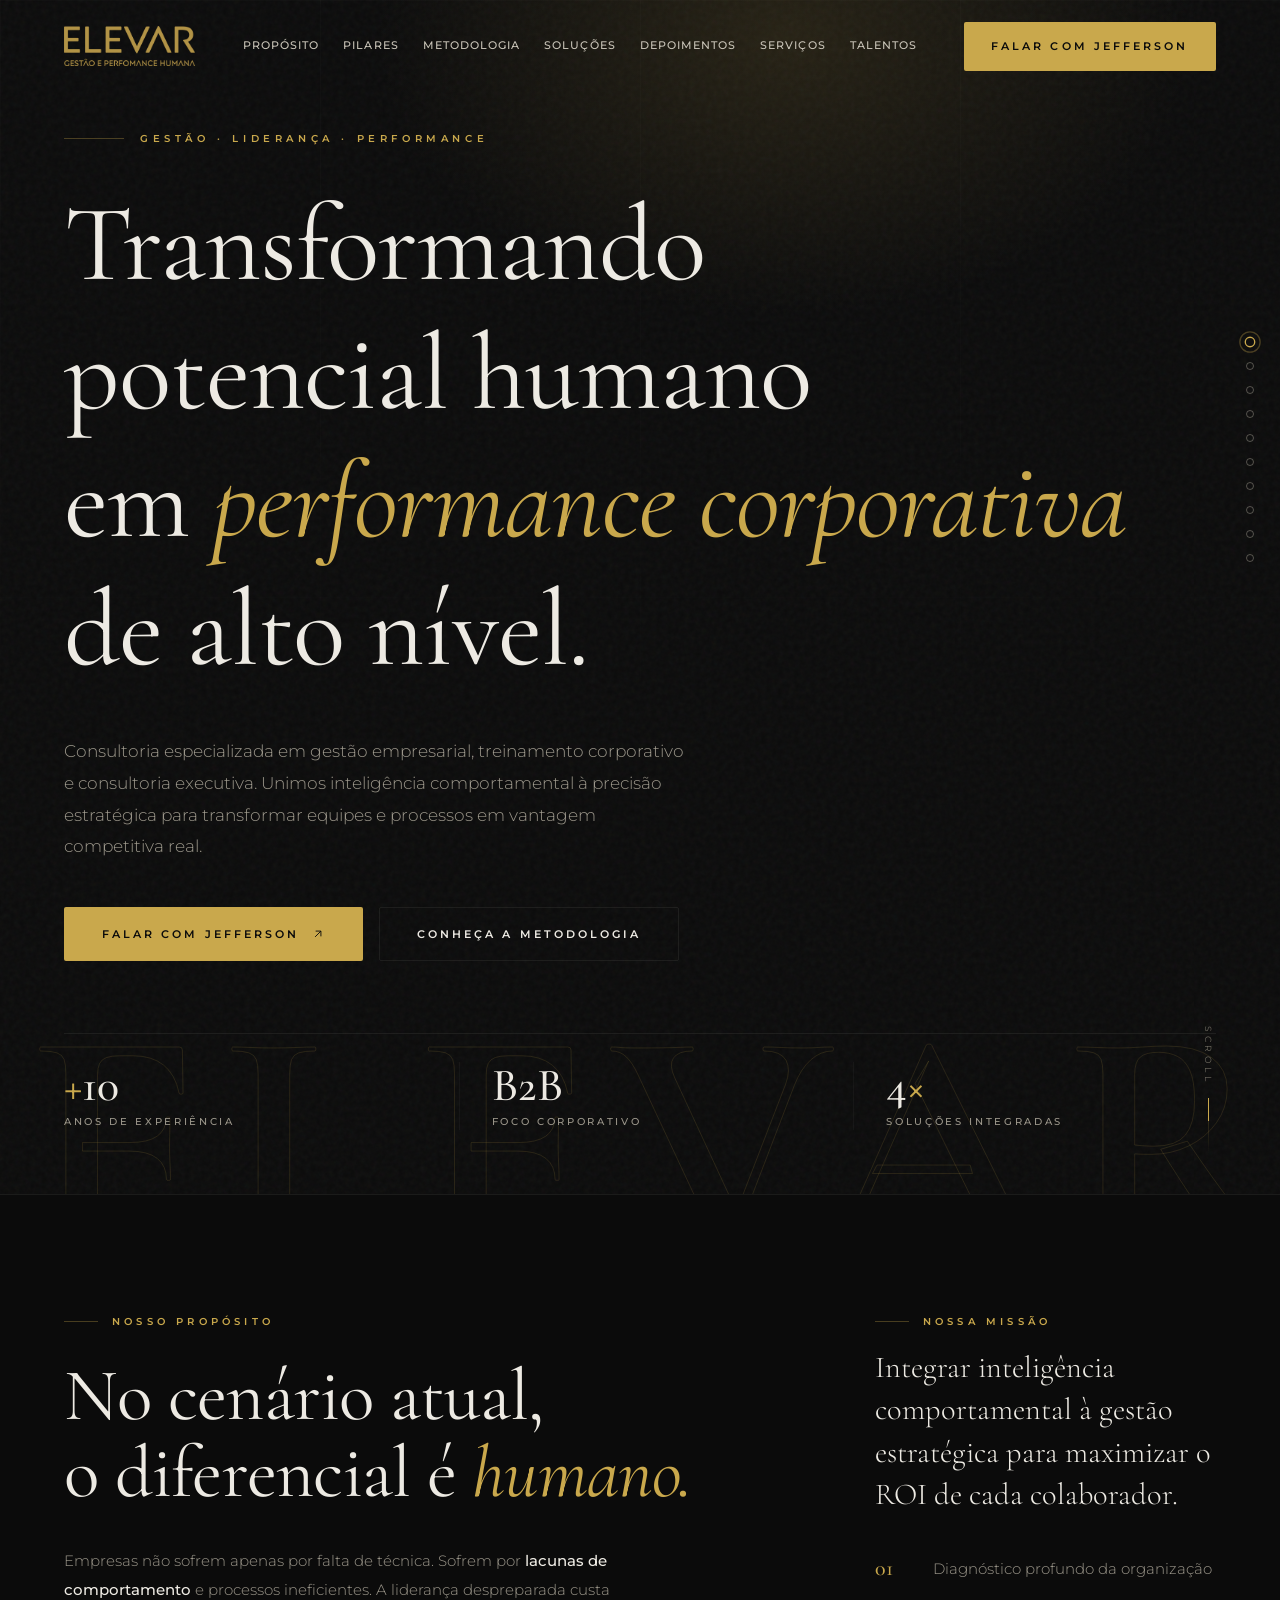
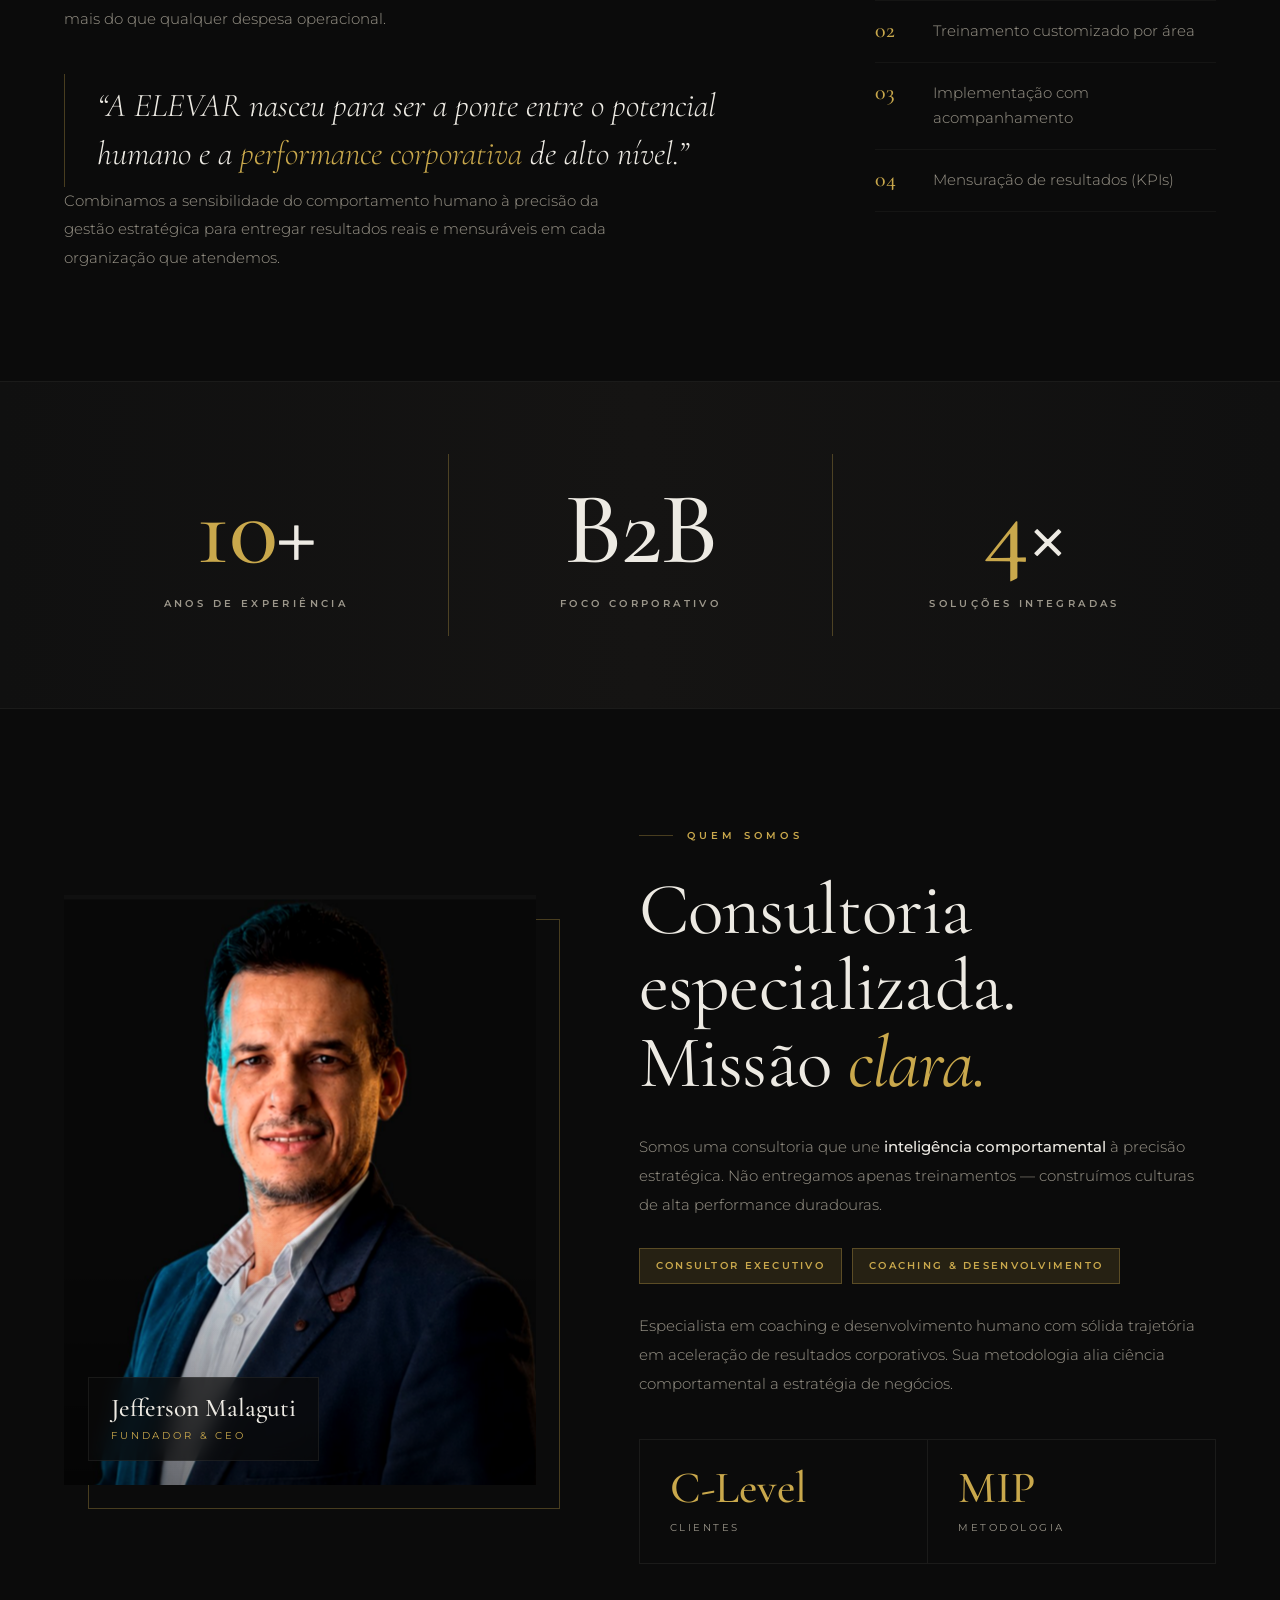
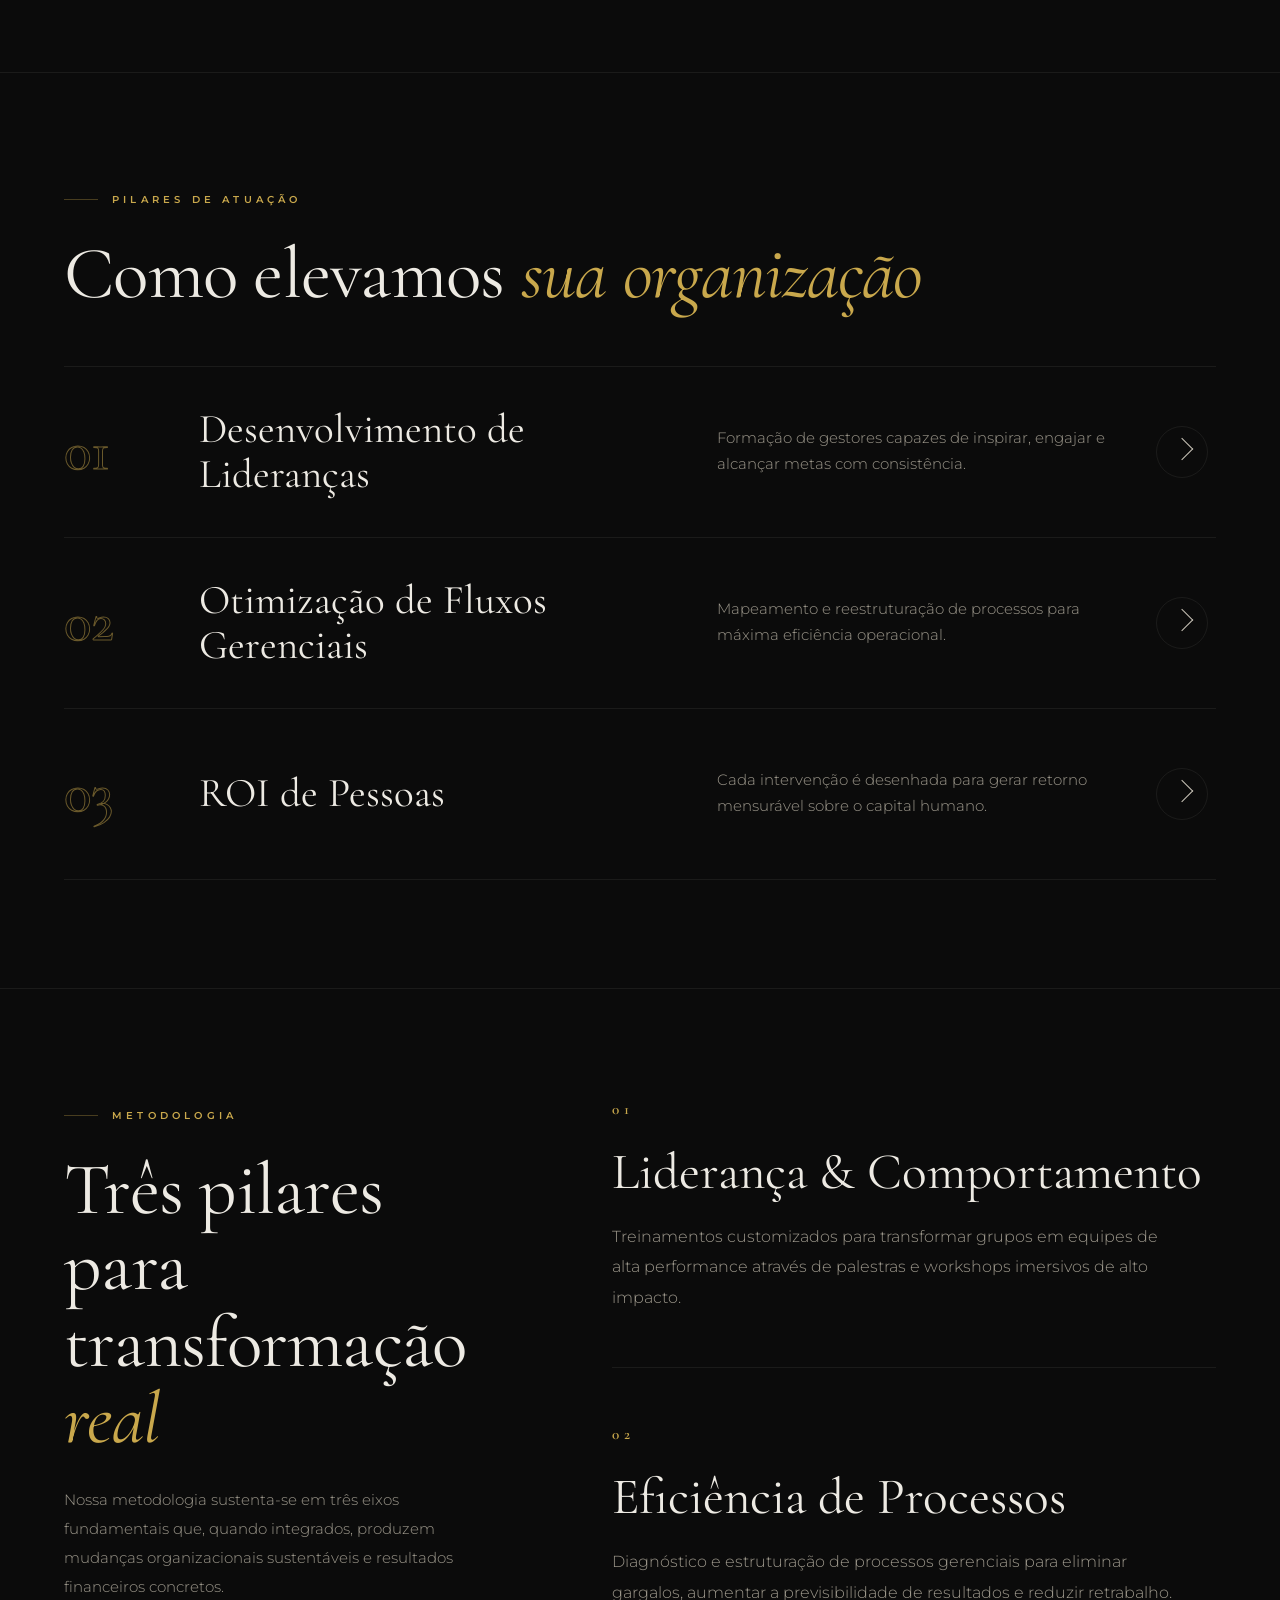
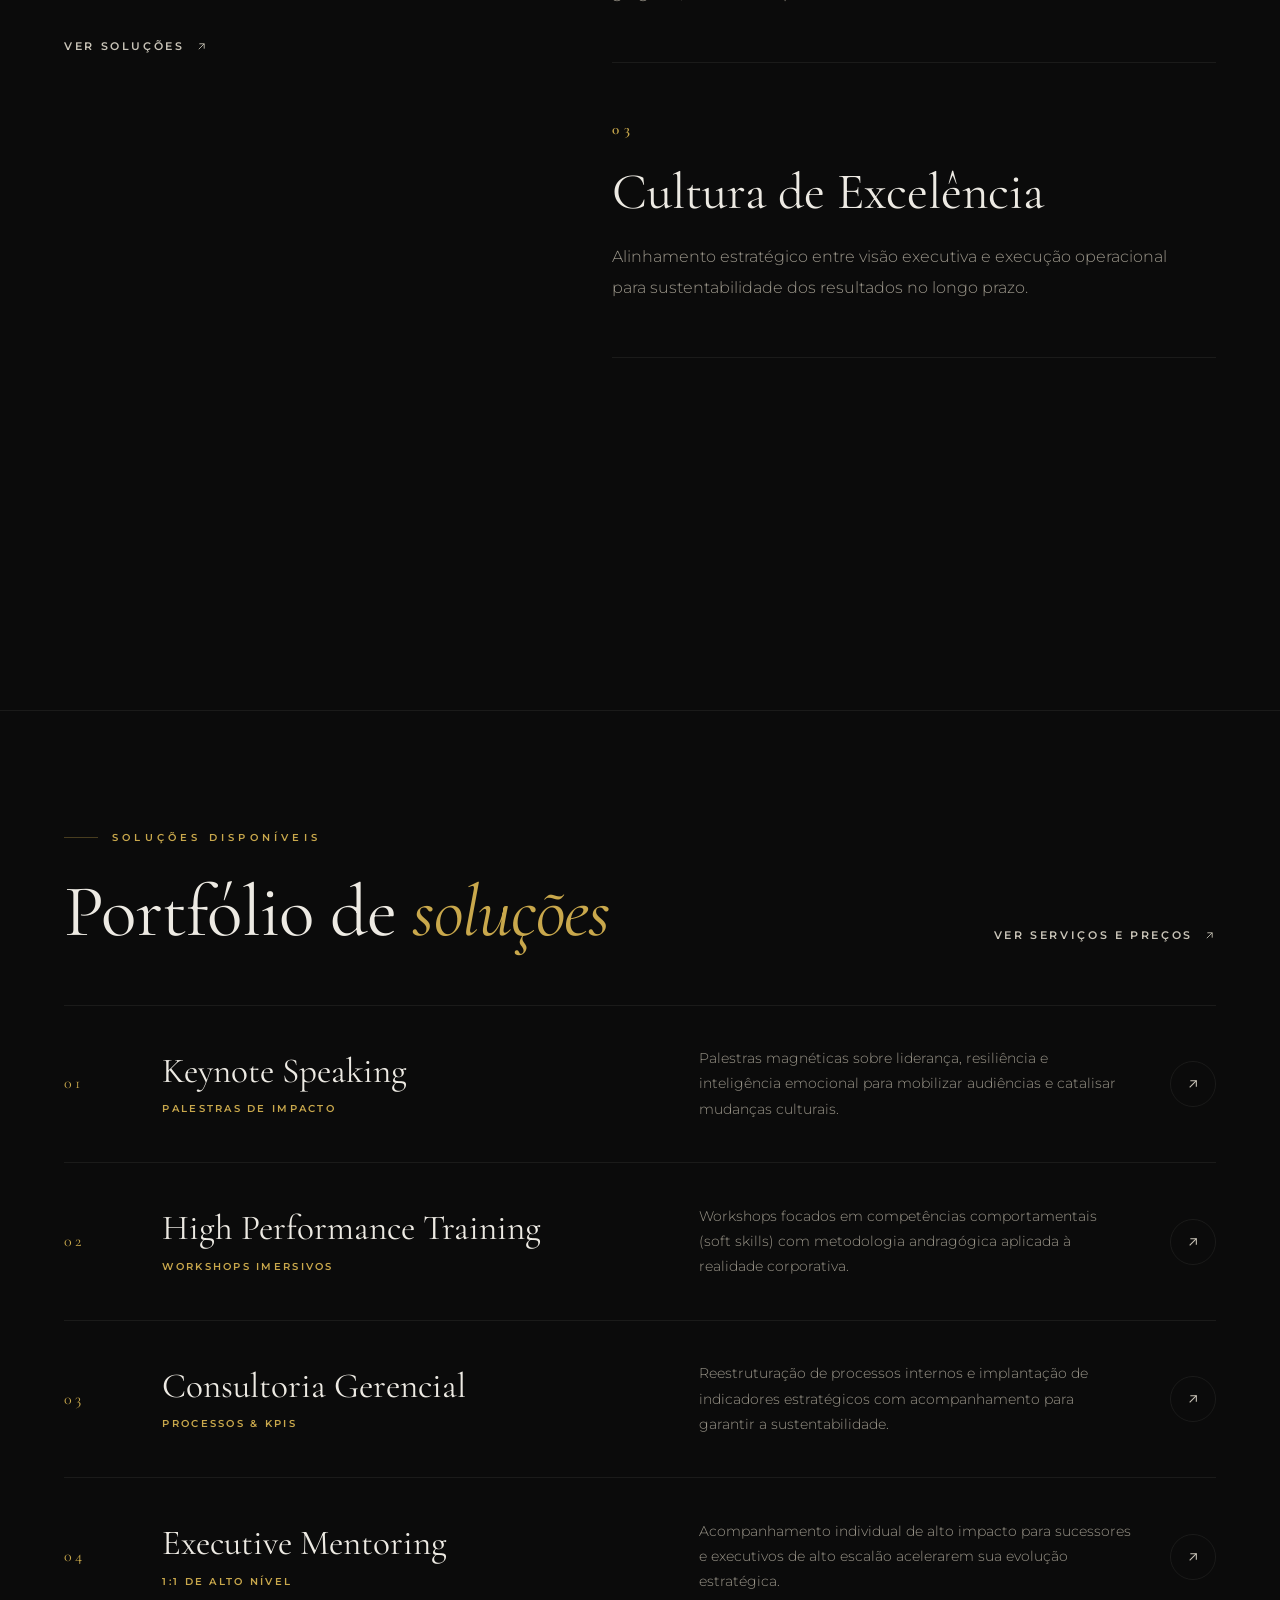
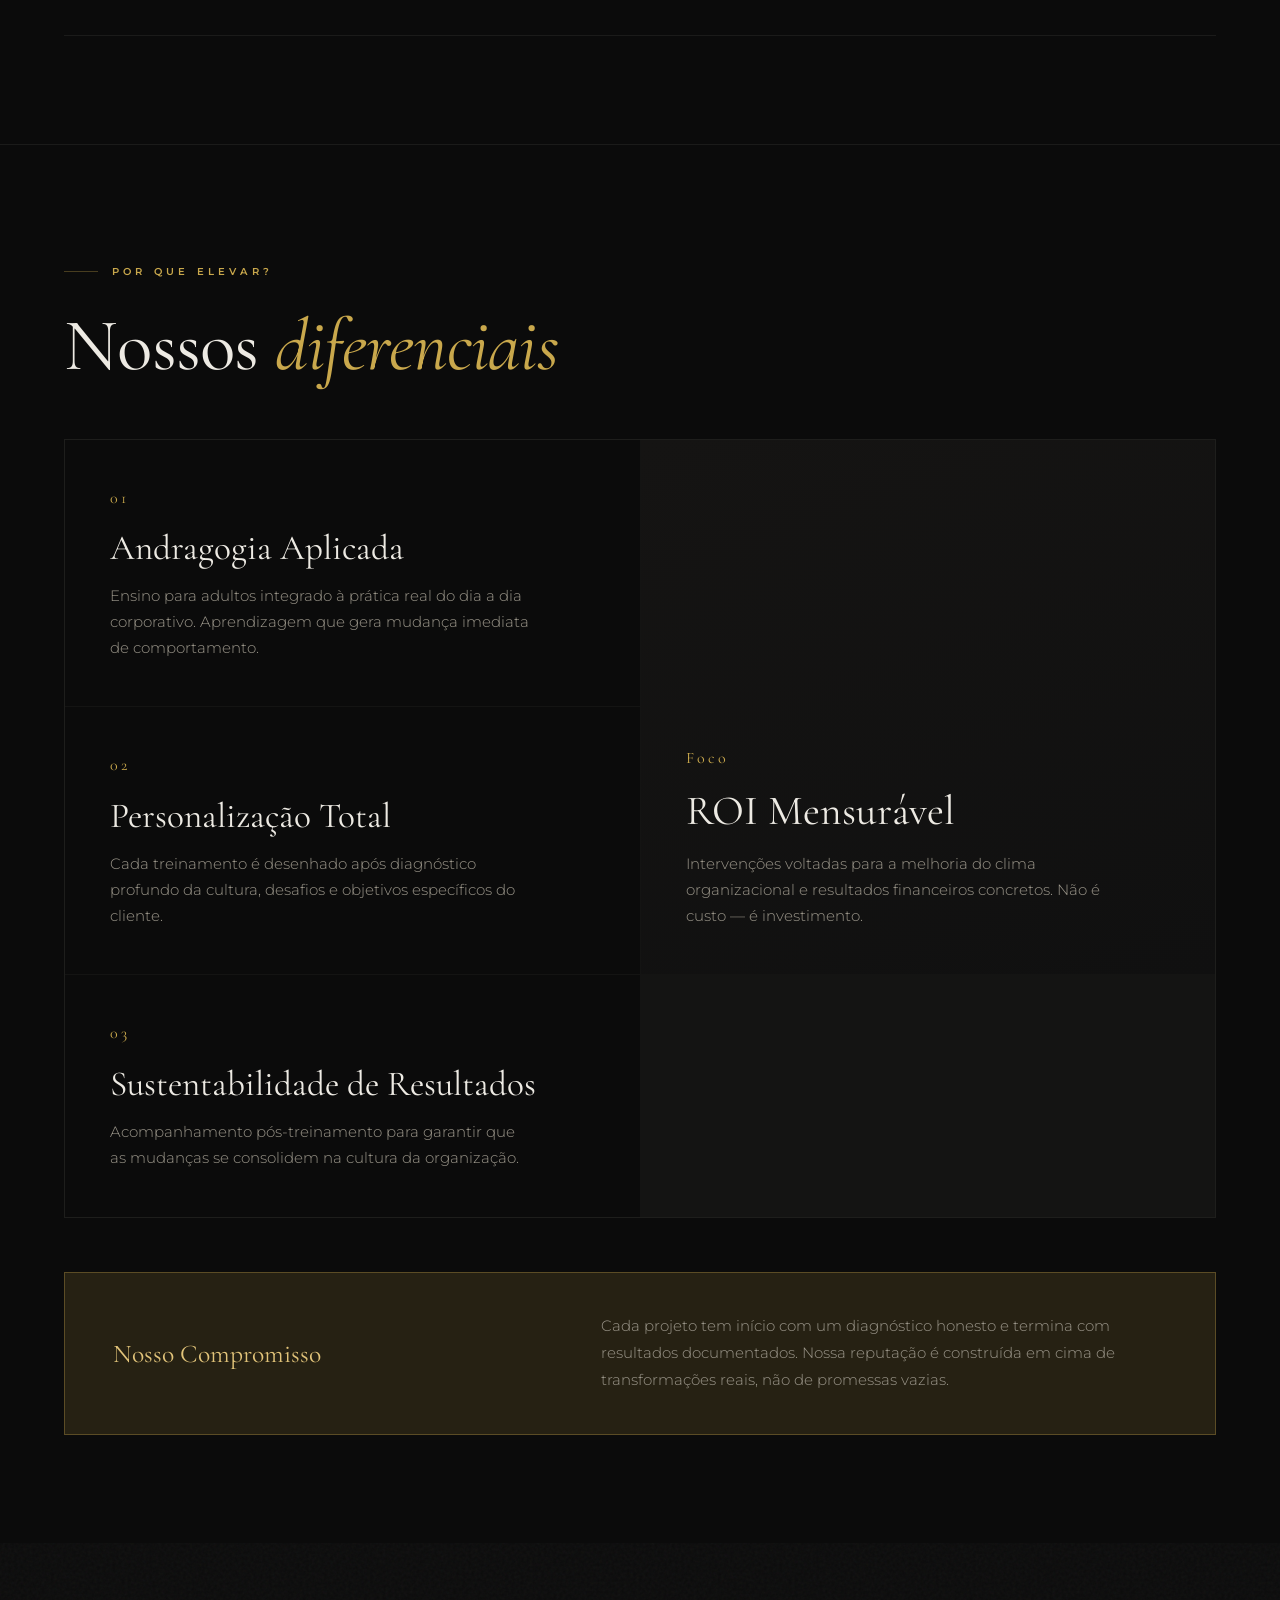
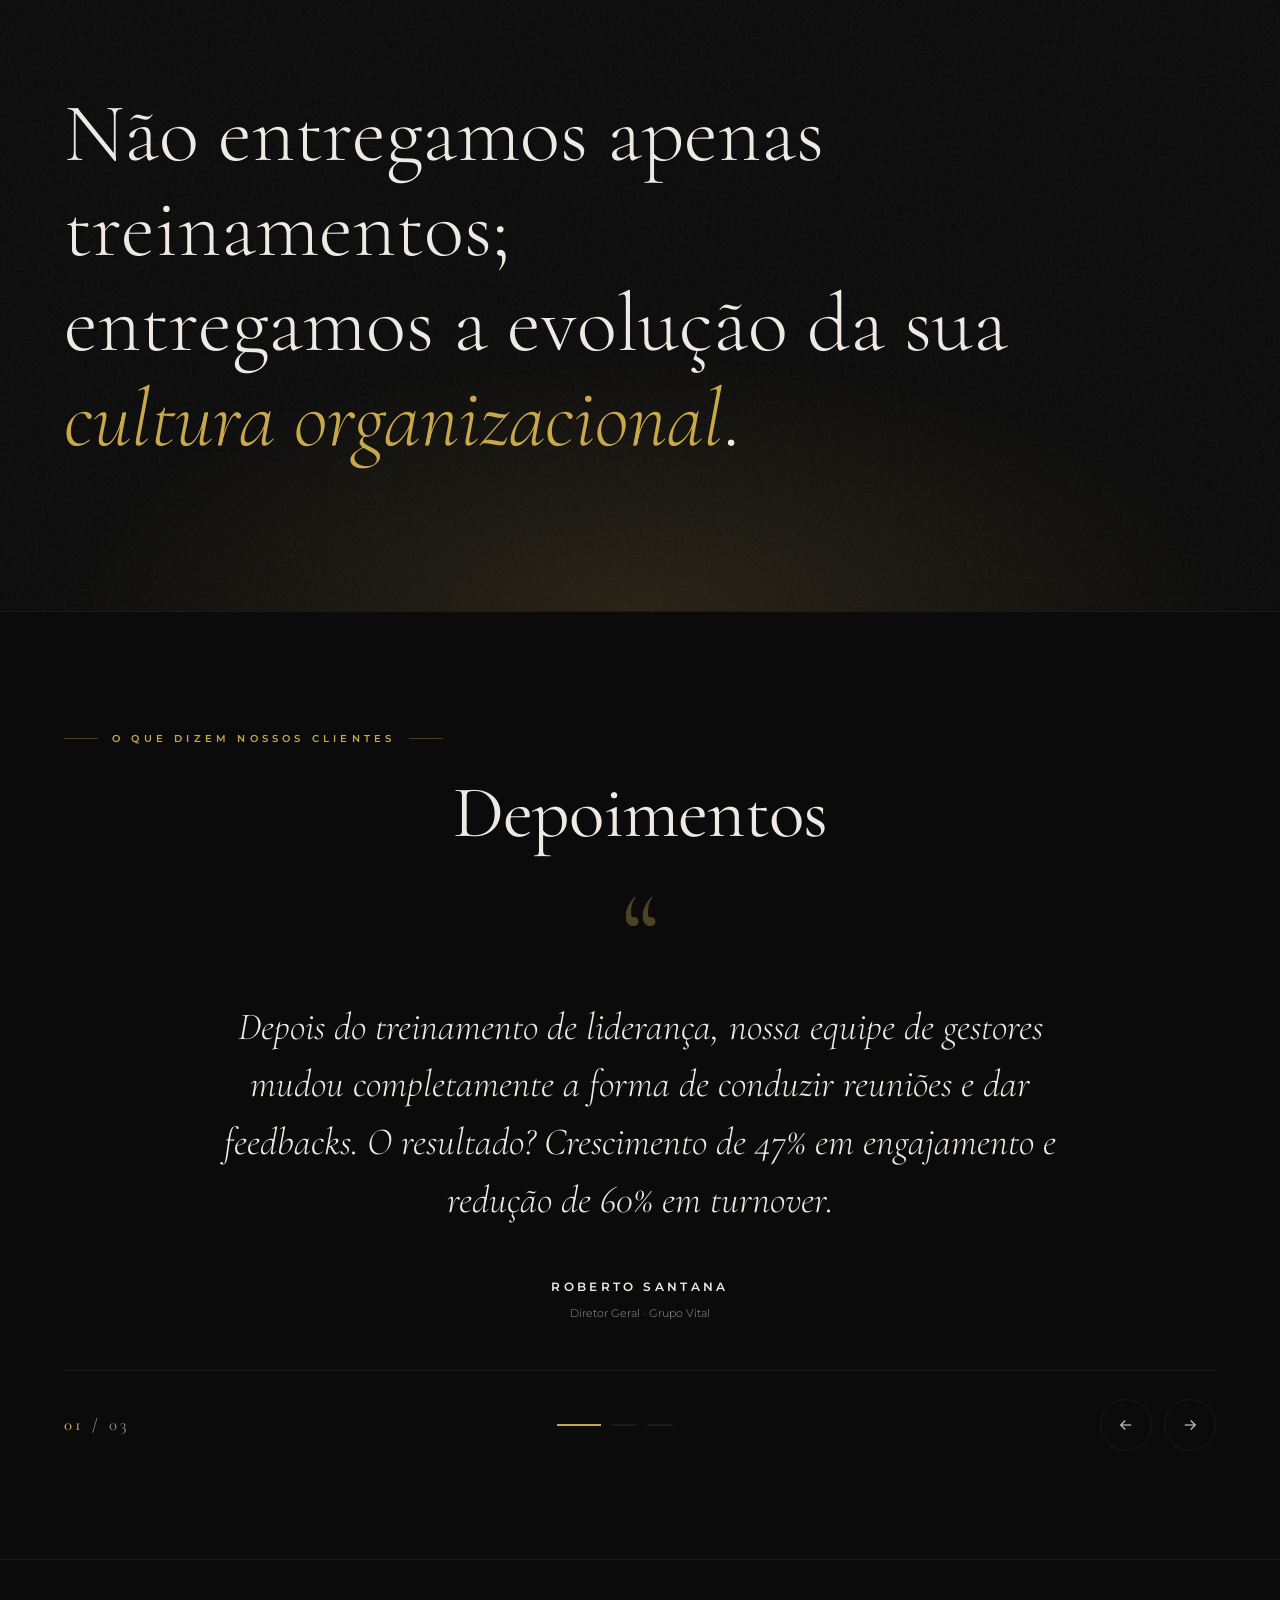
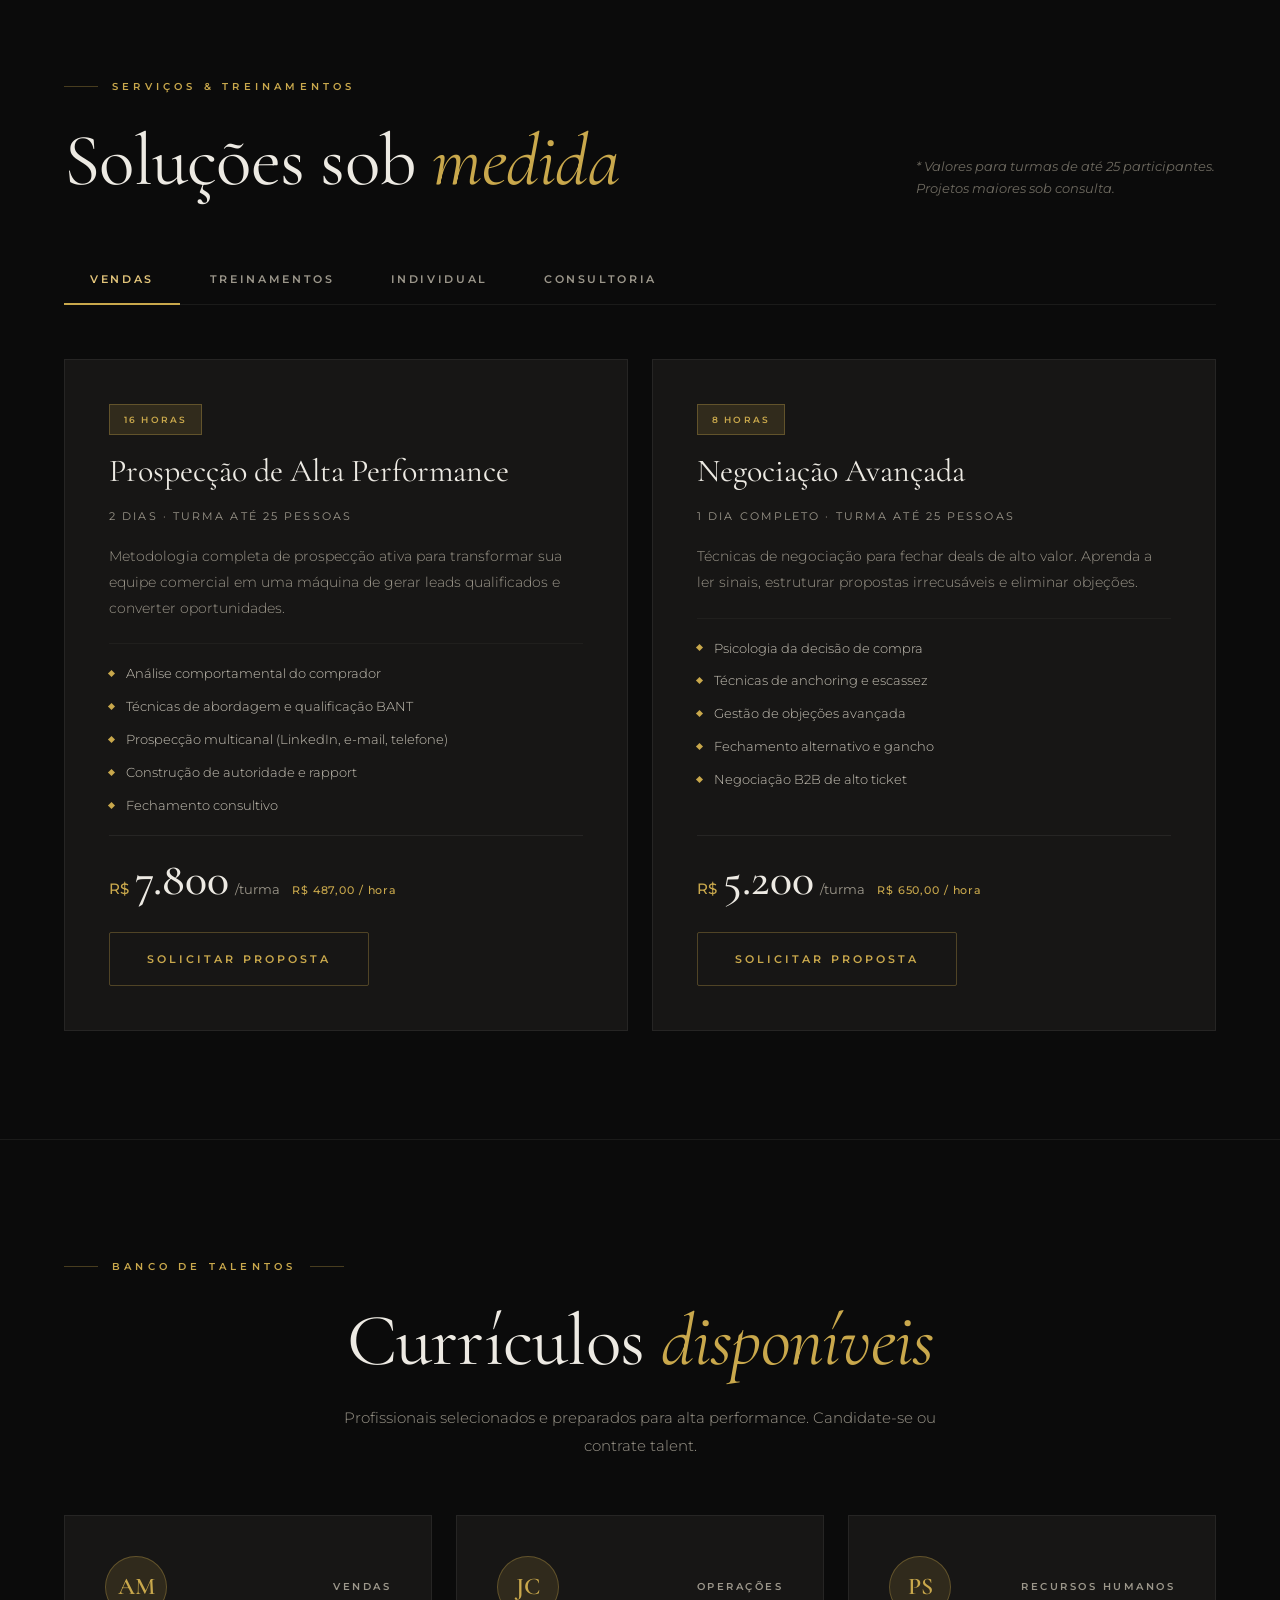
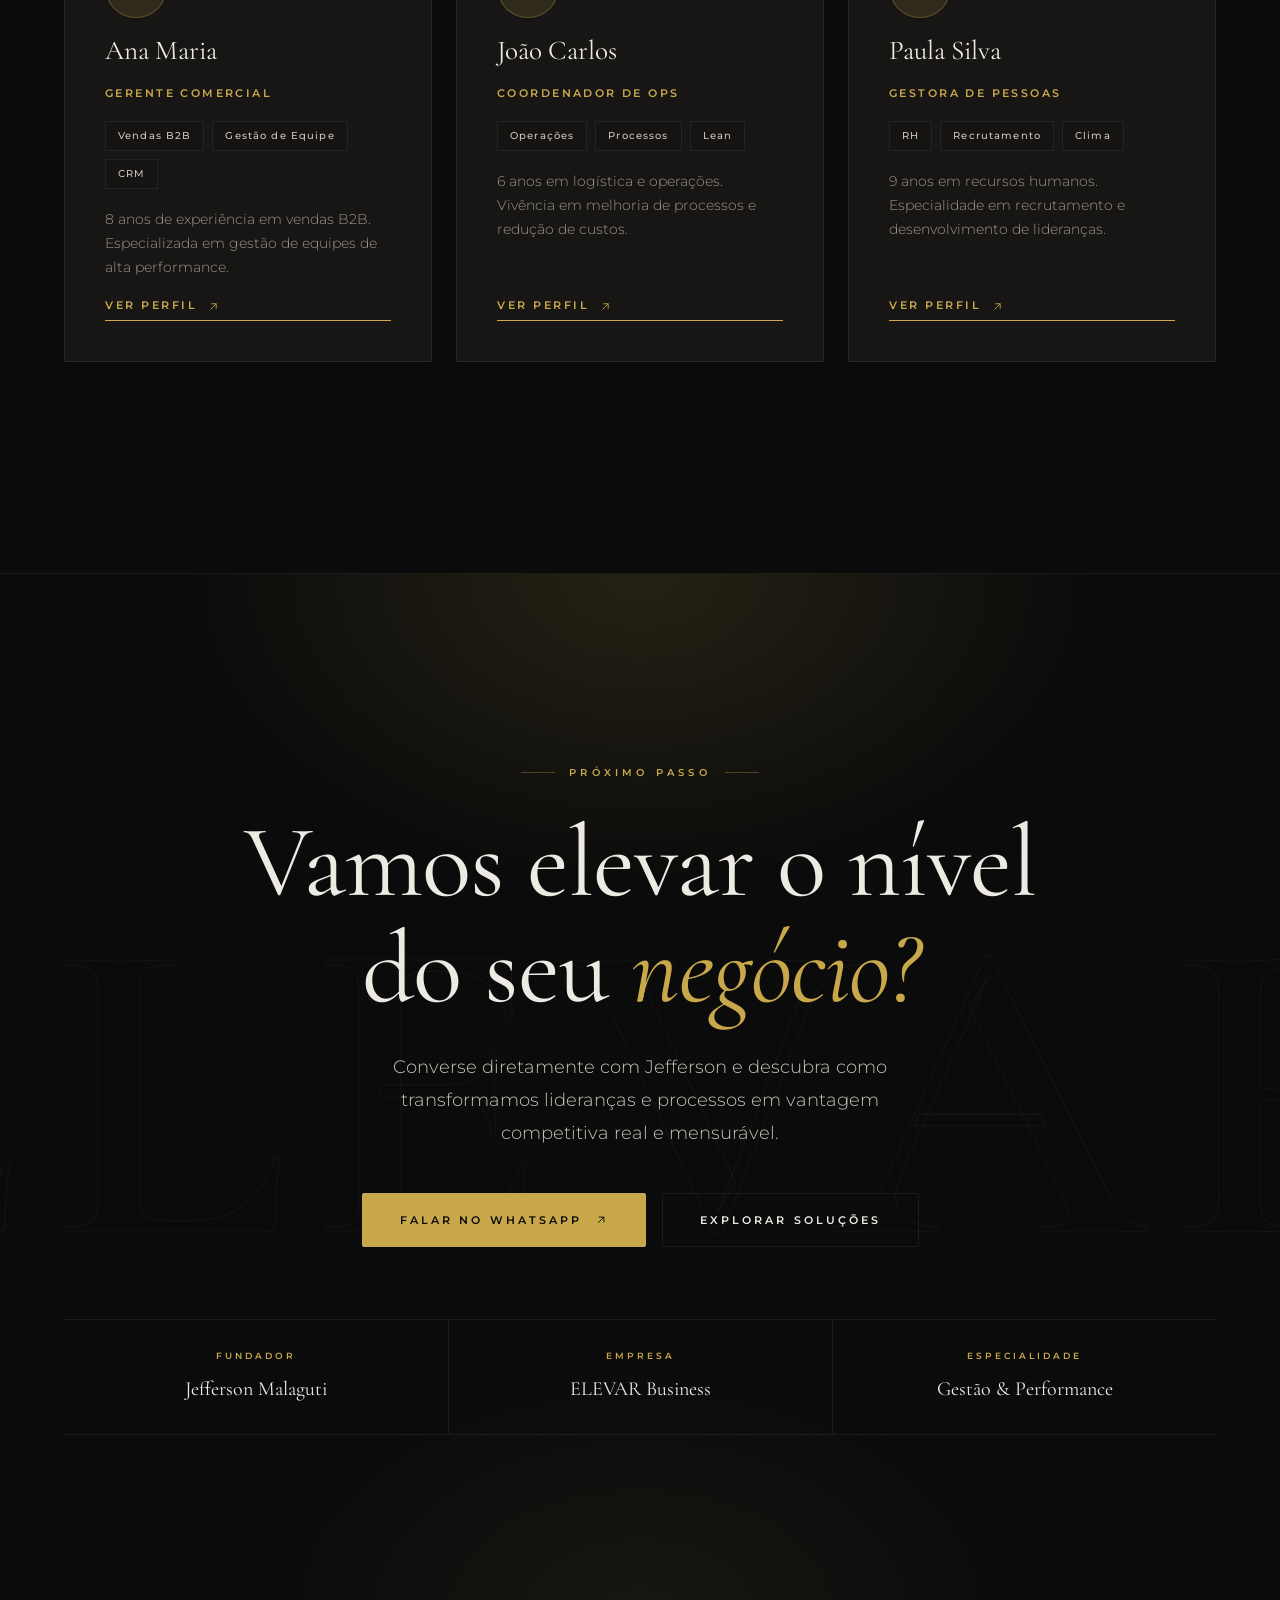
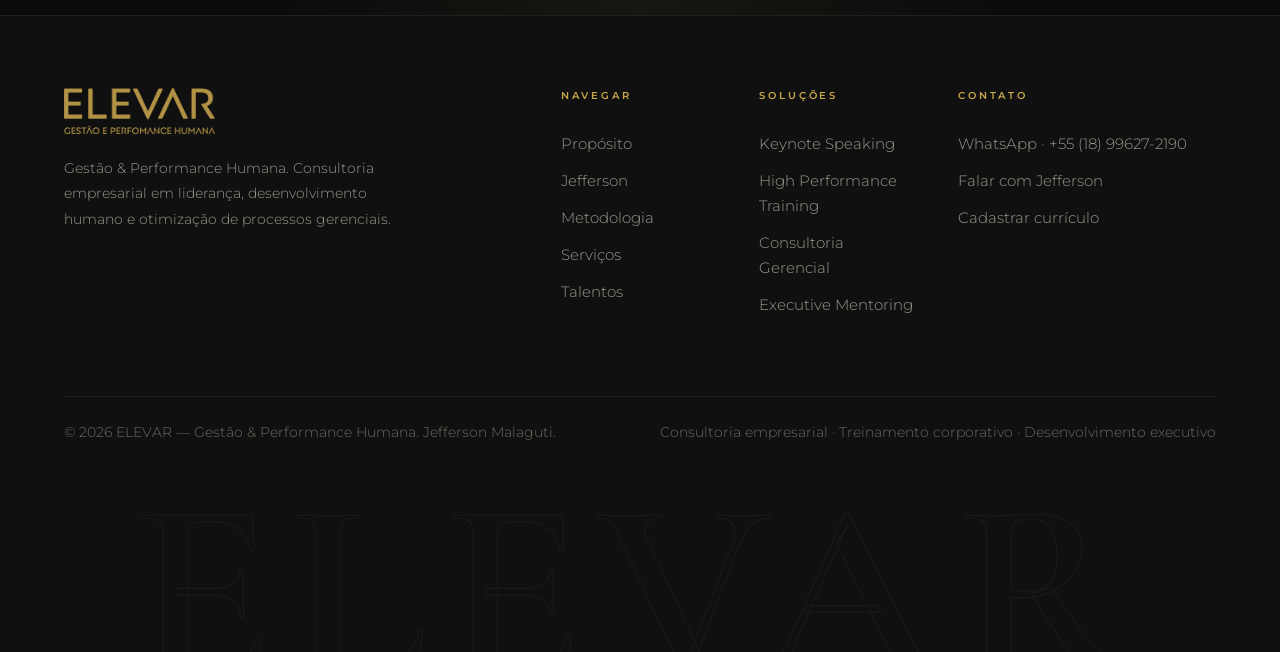
==== commit 5baa1e52: "Usa logo oficial da ELEVAR no header/footer e foto real do Jefferson - IMAGENS/elevar-logo.png: logo" ====
--- a/index.html
+++ b/index.html
@@ -18,13 +18,13 @@
   <meta property="og:title" content="ELEVAR — Gestão &amp; Performance Humana">
   <meta property="og:description" content="Transformando potencial humano em performance corporativa de alto nível.">
   <meta property="og:url" content="https://jefferson-malagutti.vercel.app/">
-  <meta property="og:image" content="https://jefferson-malagutti.vercel.app/IMAGENS/Logotipo%20ELEVAR%20-%20Gest%C3%A3o%20e%20performance%20humana_Prancheta%201%20c%C3%B3pia%2013.png">
+  <meta property="og:image" content="https://jefferson-malagutti.vercel.app/IMAGENS/elevar-logo.png">
 
   <!-- Twitter -->
   <meta name="twitter:card" content="summary_large_image">
   <meta name="twitter:title" content="ELEVAR — Gestão &amp; Performance Humana">
   <meta name="twitter:description" content="Consultoria em liderança, desenvolvimento humano e performance corporativa. Treinamentos B2B, coaching executivo e consultoria gerencial.">
-  <meta name="twitter:image" content="https://jefferson-malagutti.vercel.app/IMAGENS/Logotipo%20ELEVAR%20-%20Gest%C3%A3o%20e%20performance%20humana_Prancheta%201%20c%C3%B3pia%2013.png">
+  <meta name="twitter:image" content="https://jefferson-malagutti.vercel.app/IMAGENS/elevar-logo.png">
 
   <!-- Fonts -->
   <link rel="preconnect" href="https://fonts.googleapis.com">
@@ -43,7 +43,7 @@
         "@id": "https://jefferson-malagutti.vercel.app/#organization",
         "name": "ELEVAR — Gestão & Performance Humana",
         "url": "https://jefferson-malagutti.vercel.app/",
-        "logo": "https://jefferson-malagutti.vercel.app/IMAGENS/Logotipo%20ELEVAR%20-%20Gest%C3%A3o%20e%20performance%20humana_Prancheta%201%20c%C3%B3pia%2013.png",
+        "logo": "https://jefferson-malagutti.vercel.app/IMAGENS/elevar-logo.png",
         "founder": { "@id": "https://jefferson-malagutti.vercel.app/#person" },
         "contactPoint": {
           "@type": "ContactPoint",
@@ -87,12 +87,8 @@
   <!-- ============ HEADER ============ -->
   <header class="site-header" id="siteHeader">
     <div class="header-inner">
-      <a href="#inicio" class="brand" aria-label="ELEVAR — voltar ao início">
-        <span class="brand-mark" aria-hidden="true">E</span>
-        <span class="brand-text">
-          <span class="brand-name">ELEVAR</span>
-          <span class="brand-tag">Gestão &amp; Performance</span>
-        </span>
+      <a href="#inicio" class="brand" aria-label="ELEVAR — Gestão e Performance Humana">
+        <img class="brand-logo" src="IMAGENS/elevar-logo.png" alt="ELEVAR — Gestão e Performance Humana" width="700" height="213" fetchpriority="high">
       </a>
 
       <nav class="header-nav" aria-label="Navegação principal">
@@ -261,7 +257,7 @@
           <div class="founder-media reveal reveal--fade">
             <div class="founder-frame" aria-hidden="true"></div>
             <div class="founder-img-wrap img-reveal">
-              <img src="imagem modelo.jpg" alt="Jefferson Malaguti, fundador e CEO da ELEVAR — Gestão e Performance Humana" loading="lazy" decoding="async" data-parallax>
+              <img src="IMAGENS/jeff-perfil.jpg" alt="Jefferson Malaguti, fundador e CEO da ELEVAR — Gestão e Performance Humana" loading="lazy" decoding="async" width="900" height="1262" data-parallax>
             </div>
             <div class="founder-id">
               <div class="fn">Jefferson Malaguti</div>
@@ -850,7 +846,7 @@
     <div class="container">
       <div class="footer-main">
         <div class="footer-brand">
-          <span class="brand-name">ELEVAR</span>
+          <img class="brand-logo" src="IMAGENS/elevar-logo.png" alt="ELEVAR — Gestão e Performance Humana" loading="lazy" width="700" height="213">
           <p>Gestão &amp; Performance Humana. Consultoria empresarial em liderança, desenvolvimento humano e otimização de processos gerenciais.</p>
         </div>
 
--- a/css/estilos.css
+++ b/css/estilos.css
@@ -295,43 +295,21 @@
 .site-header.is-scrolled .header-inner { padding-block: 14px; }
 
 .brand {
-  display: flex;
-  align-items: center;
-  gap: 14px;
+  display: inline-flex;
+  align-items: center;
   text-decoration: none;
-}
-
-.brand-mark {
-  width: 38px;
-  height: 38px;
-  border: 1px solid var(--accent-line);
-  display: grid;
-  place-items: center;
-  font-family: var(--font-display);
-  font-size: 20px;
-  font-weight: 600;
-  color: var(--accent);
-  line-height: 1;
-  transition: border-color 0.4s var(--ease-smooth), background-color 0.4s var(--ease-smooth);
-}
-
-.brand:hover .brand-mark { background: var(--accent-glow); border-color: var(--accent); }
-
-.brand-text { display: flex; flex-direction: column; line-height: 1.1; }
-.brand-name {
-  font-family: var(--font-display);
-  font-size: 19px;
-  font-weight: 600;
-  letter-spacing: 0.32em;
-  color: var(--fg);
-}
-.brand-tag {
-  font-size: 8.5px;
-  letter-spacing: 0.38em;
-  text-transform: uppercase;
-  color: var(--muted);
-  margin-top: 4px;
-}
+  flex-shrink: 0;
+}
+
+.brand-logo {
+  display: block;
+  height: 40px;
+  width: auto;
+  opacity: 0.98;
+  transition: height 0.5s var(--ease-smooth), opacity 0.4s var(--ease-smooth);
+}
+.brand:hover .brand-logo { opacity: 1; }
+.site-header.is-scrolled .brand-logo { height: 34px; }
 
 .header-nav { display: flex; align-items: center; gap: 4px; }
 
@@ -808,12 +786,13 @@
   width: 100%;
   height: 100%;
   object-fit: cover;
-  filter: grayscale(0.25) contrast(1.04) brightness(0.96);
+  object-position: center top;
+  filter: grayscale(0.08) contrast(1.03) brightness(1.03);
   transform: scale(1.06);
   will-change: transform;
   transition: filter 0.8s var(--ease-smooth);
 }
-.founder-media:hover .founder-img-wrap img { filter: grayscale(0.08) contrast(1.04); }
+.founder-media:hover .founder-img-wrap img { filter: grayscale(0) contrast(1.03) brightness(1.03); }
 
 .founder-id {
   position: absolute;
@@ -1590,8 +1569,8 @@
 }
 
 .footer-brand { grid-column: span 5; }
-.footer-brand .brand-name { font-size: 24px; }
-.footer-brand p { margin-top: 18px; max-width: 340px; font-size: 0.9rem; color: var(--muted); line-height: 1.8; font-weight: 300; }
+.footer-brand .brand-logo { height: 46px; margin-bottom: 22px; }
+.footer-brand p { margin-top: 0; max-width: 340px; font-size: 0.9rem; color: var(--muted); line-height: 1.8; font-weight: 300; }
 
 .footer-col { grid-column: span 2; }
 .footer-col h4 { font-size: 9.5px; font-weight: 600; letter-spacing: 0.3em; text-transform: uppercase; color: var(--accent); margin-bottom: 22px; }
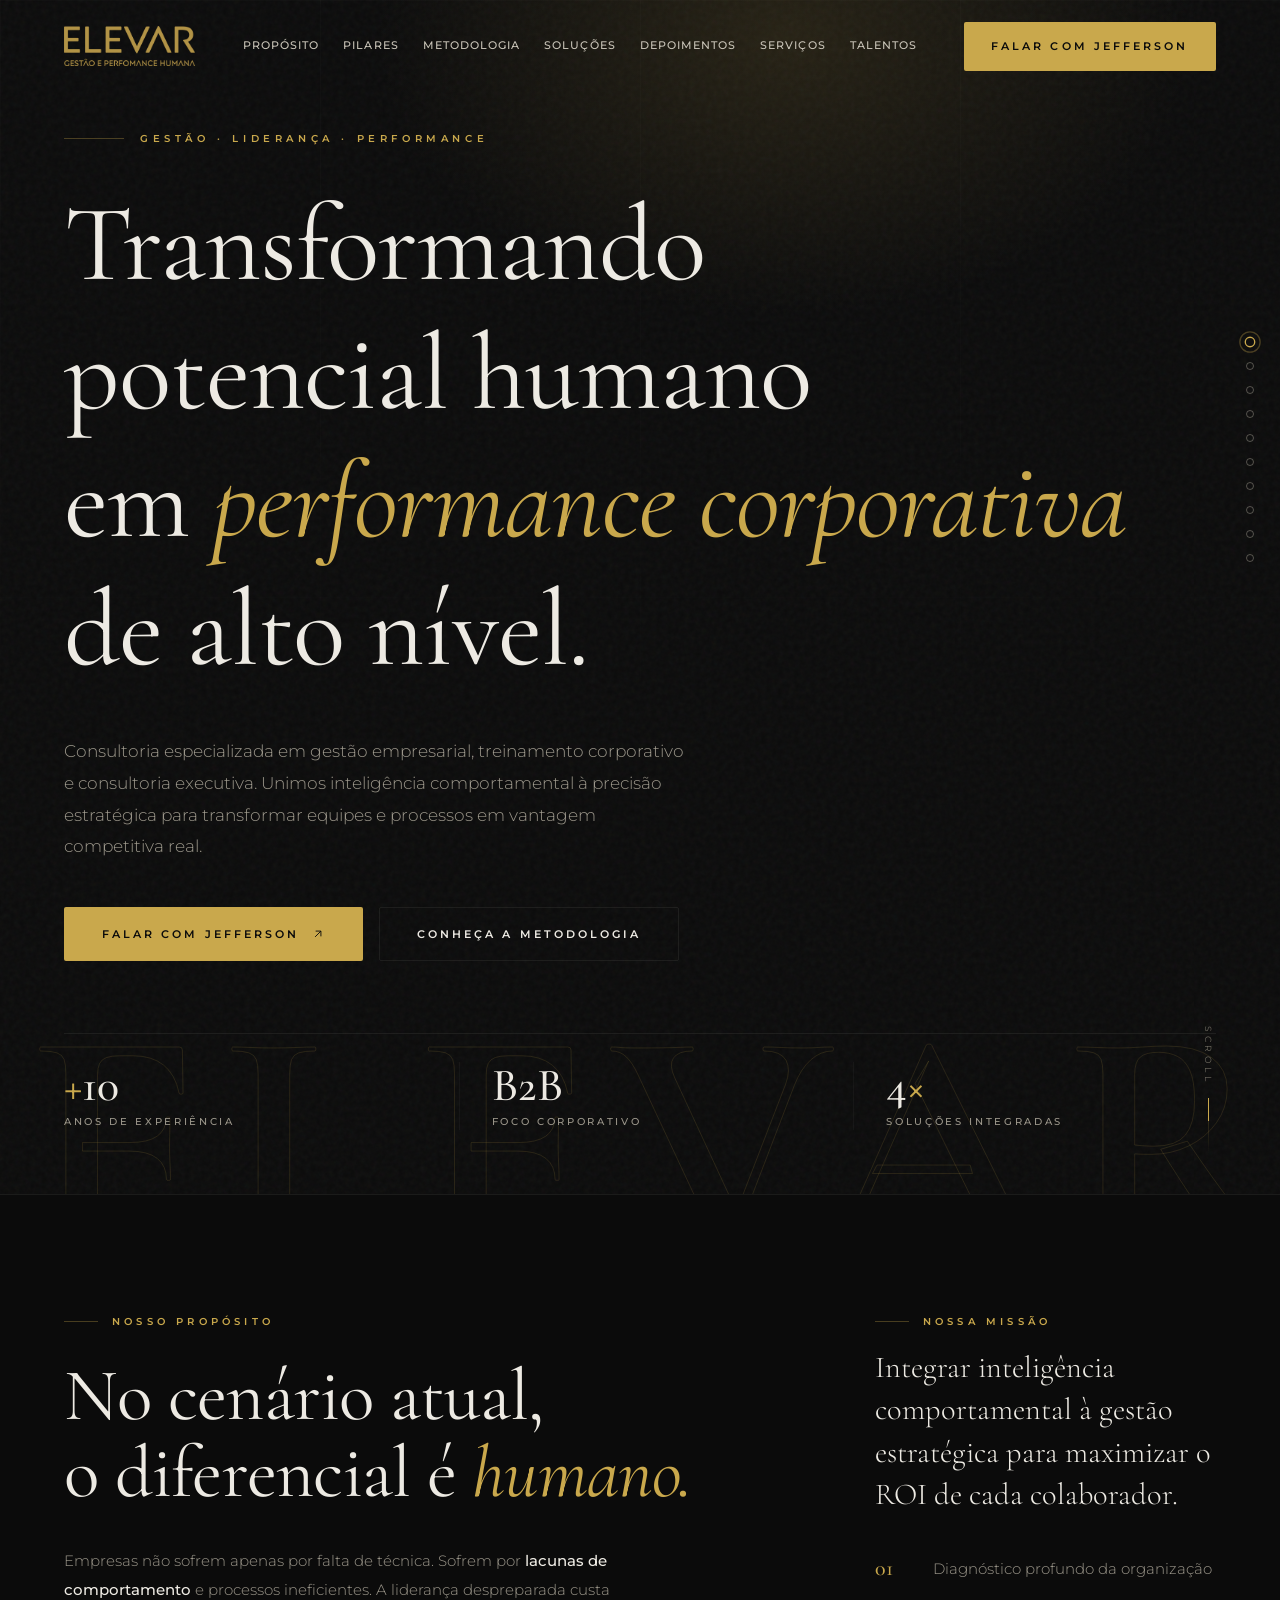
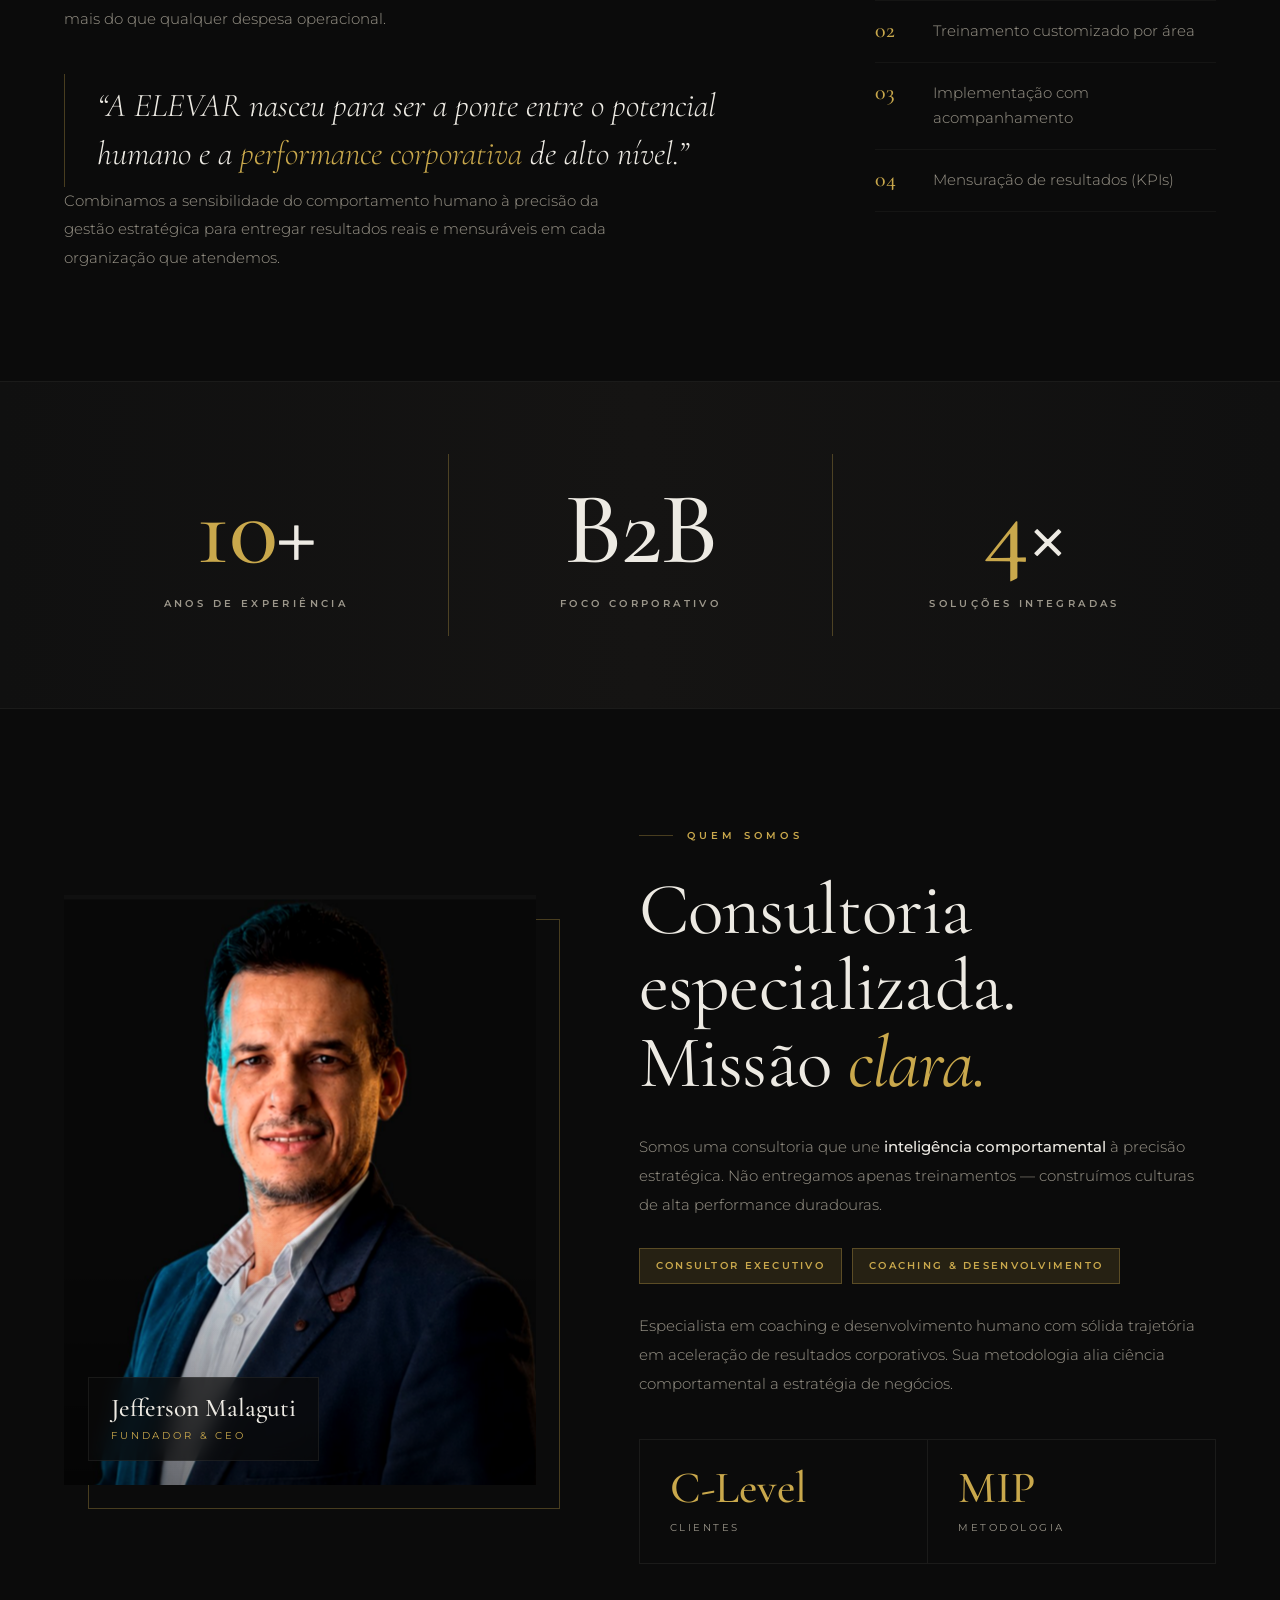
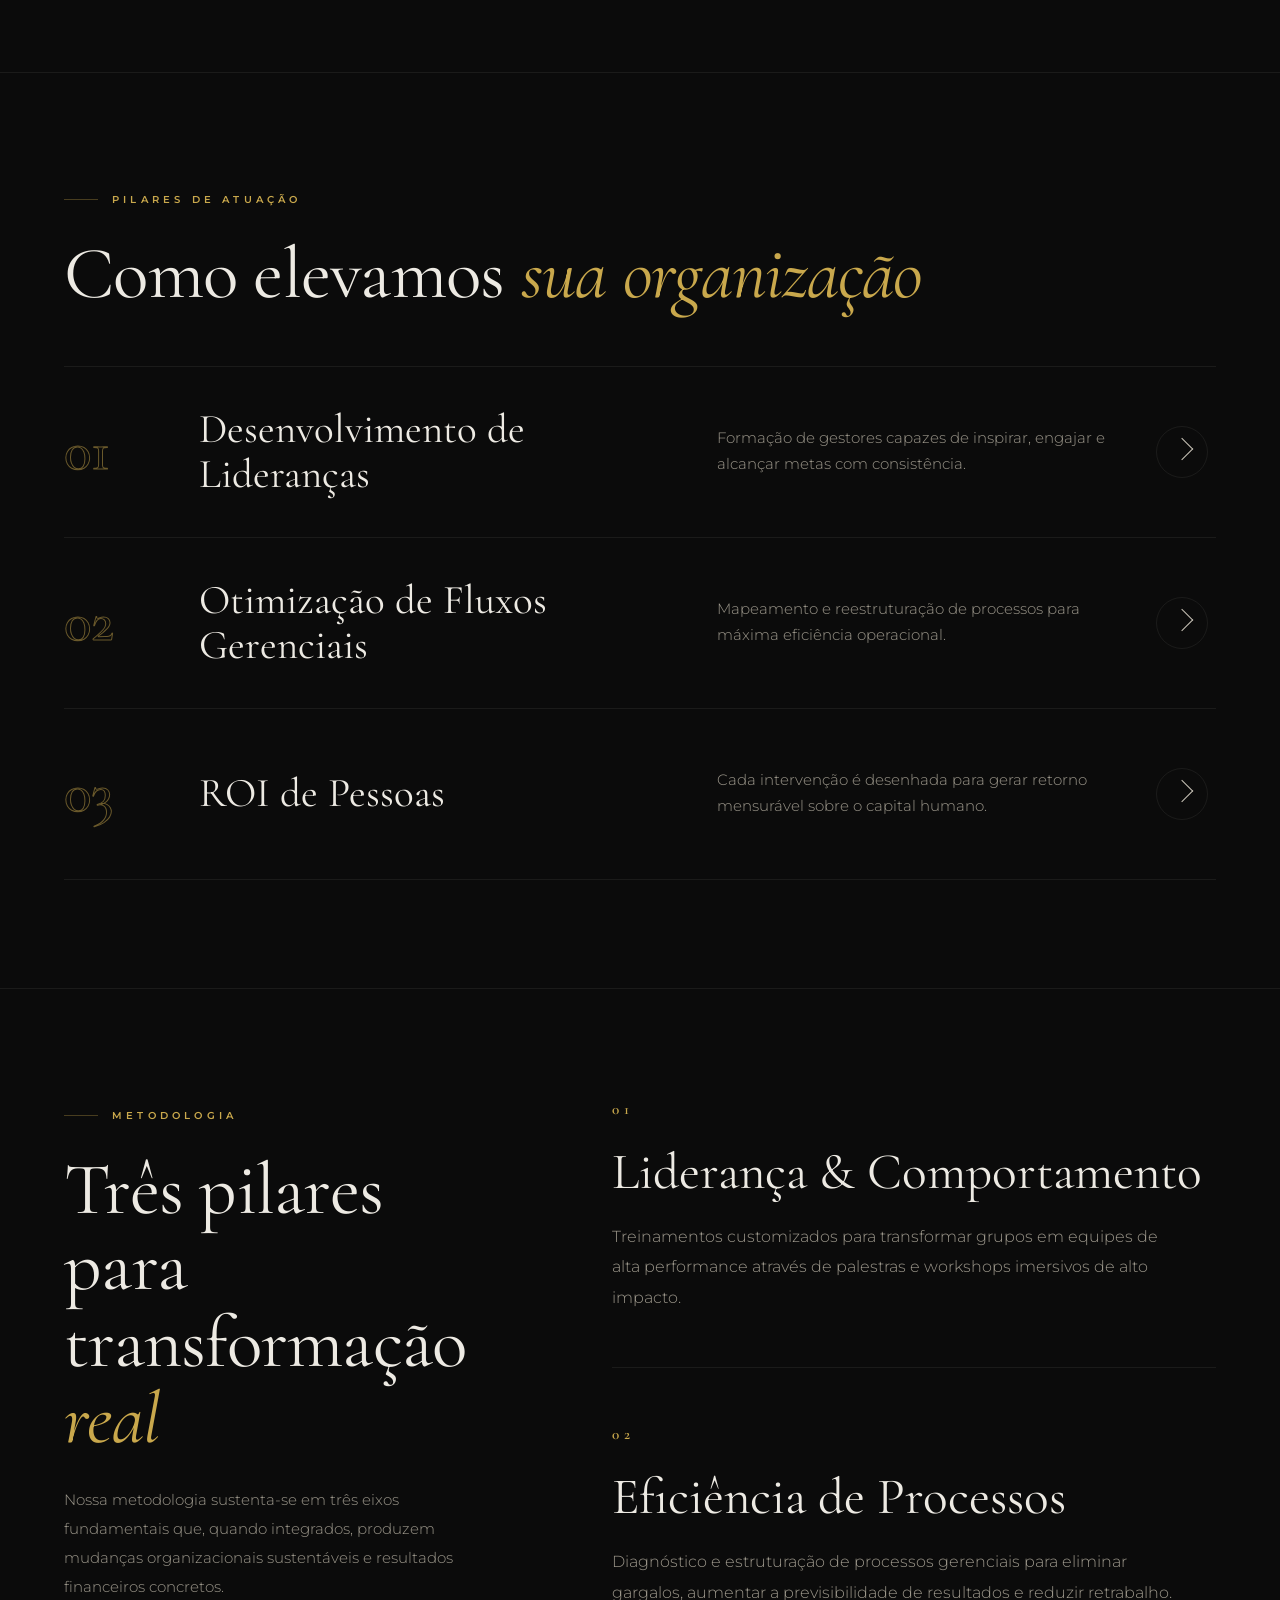
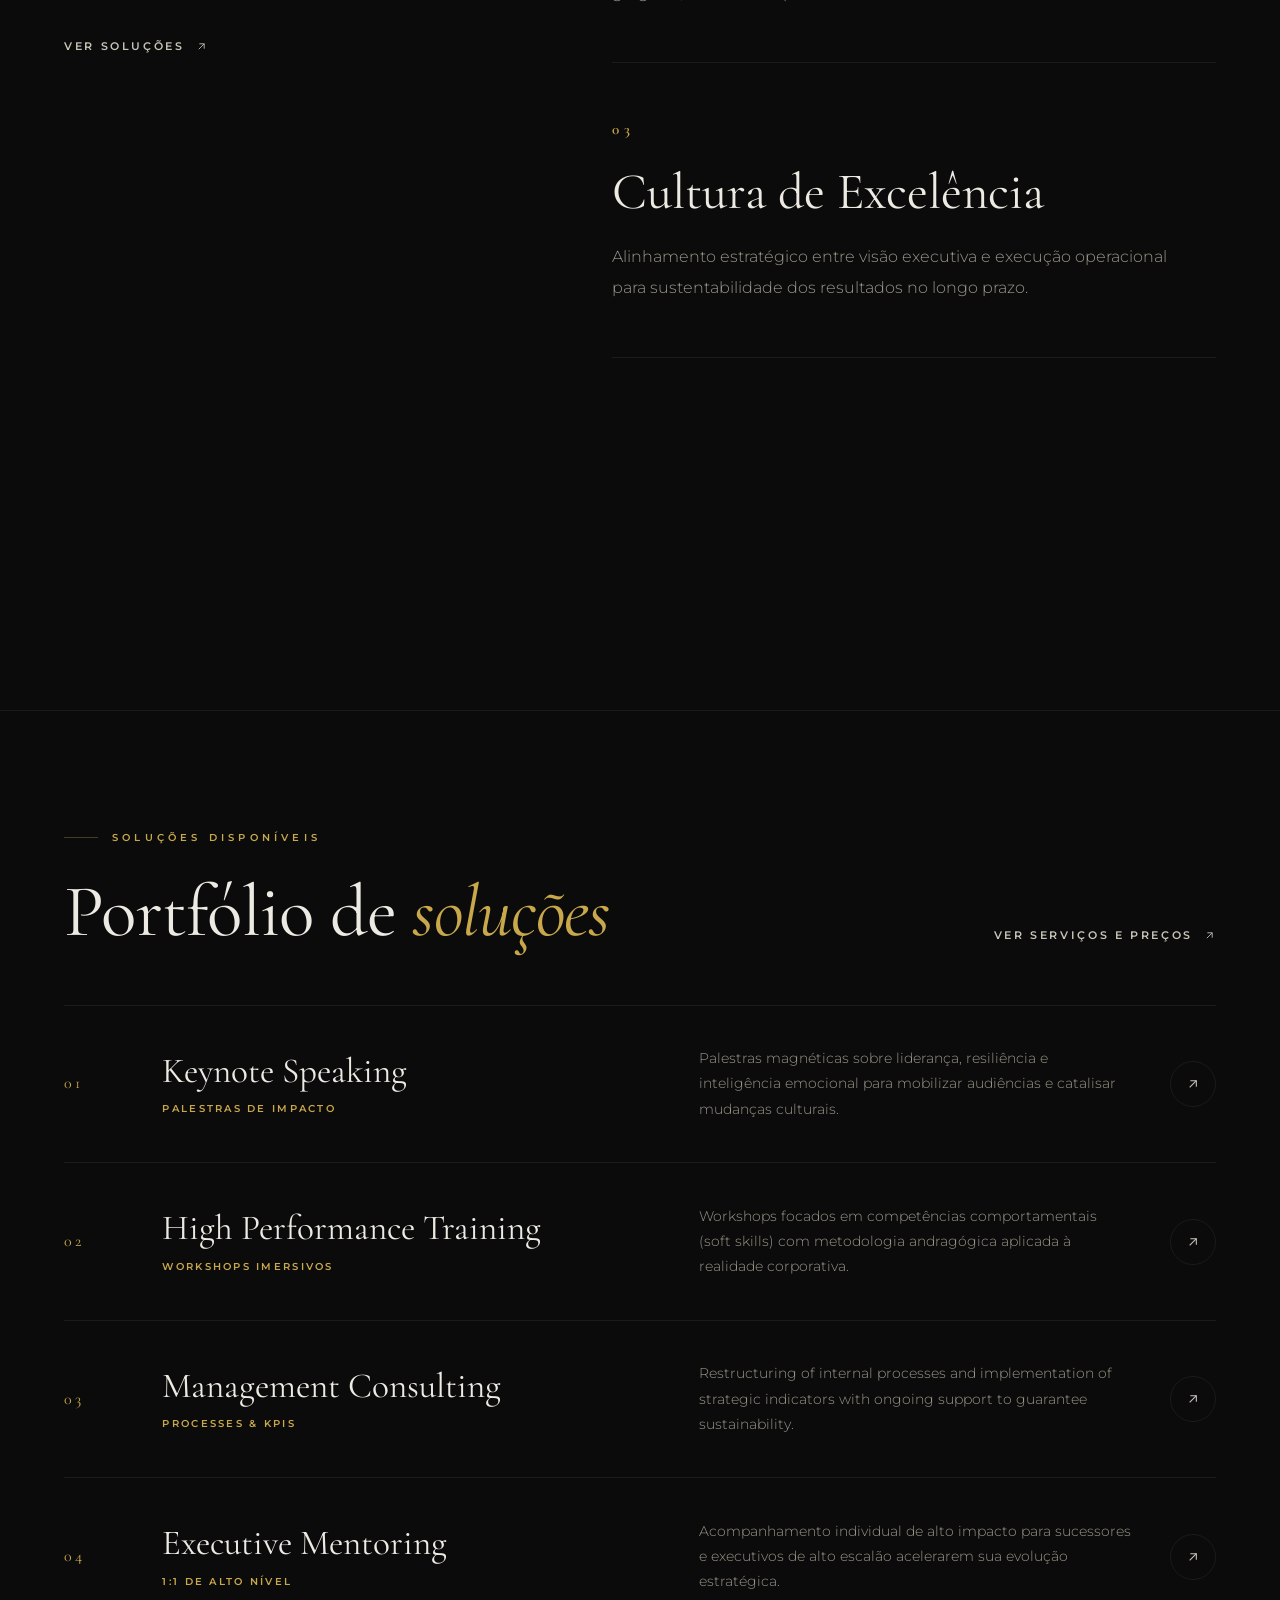
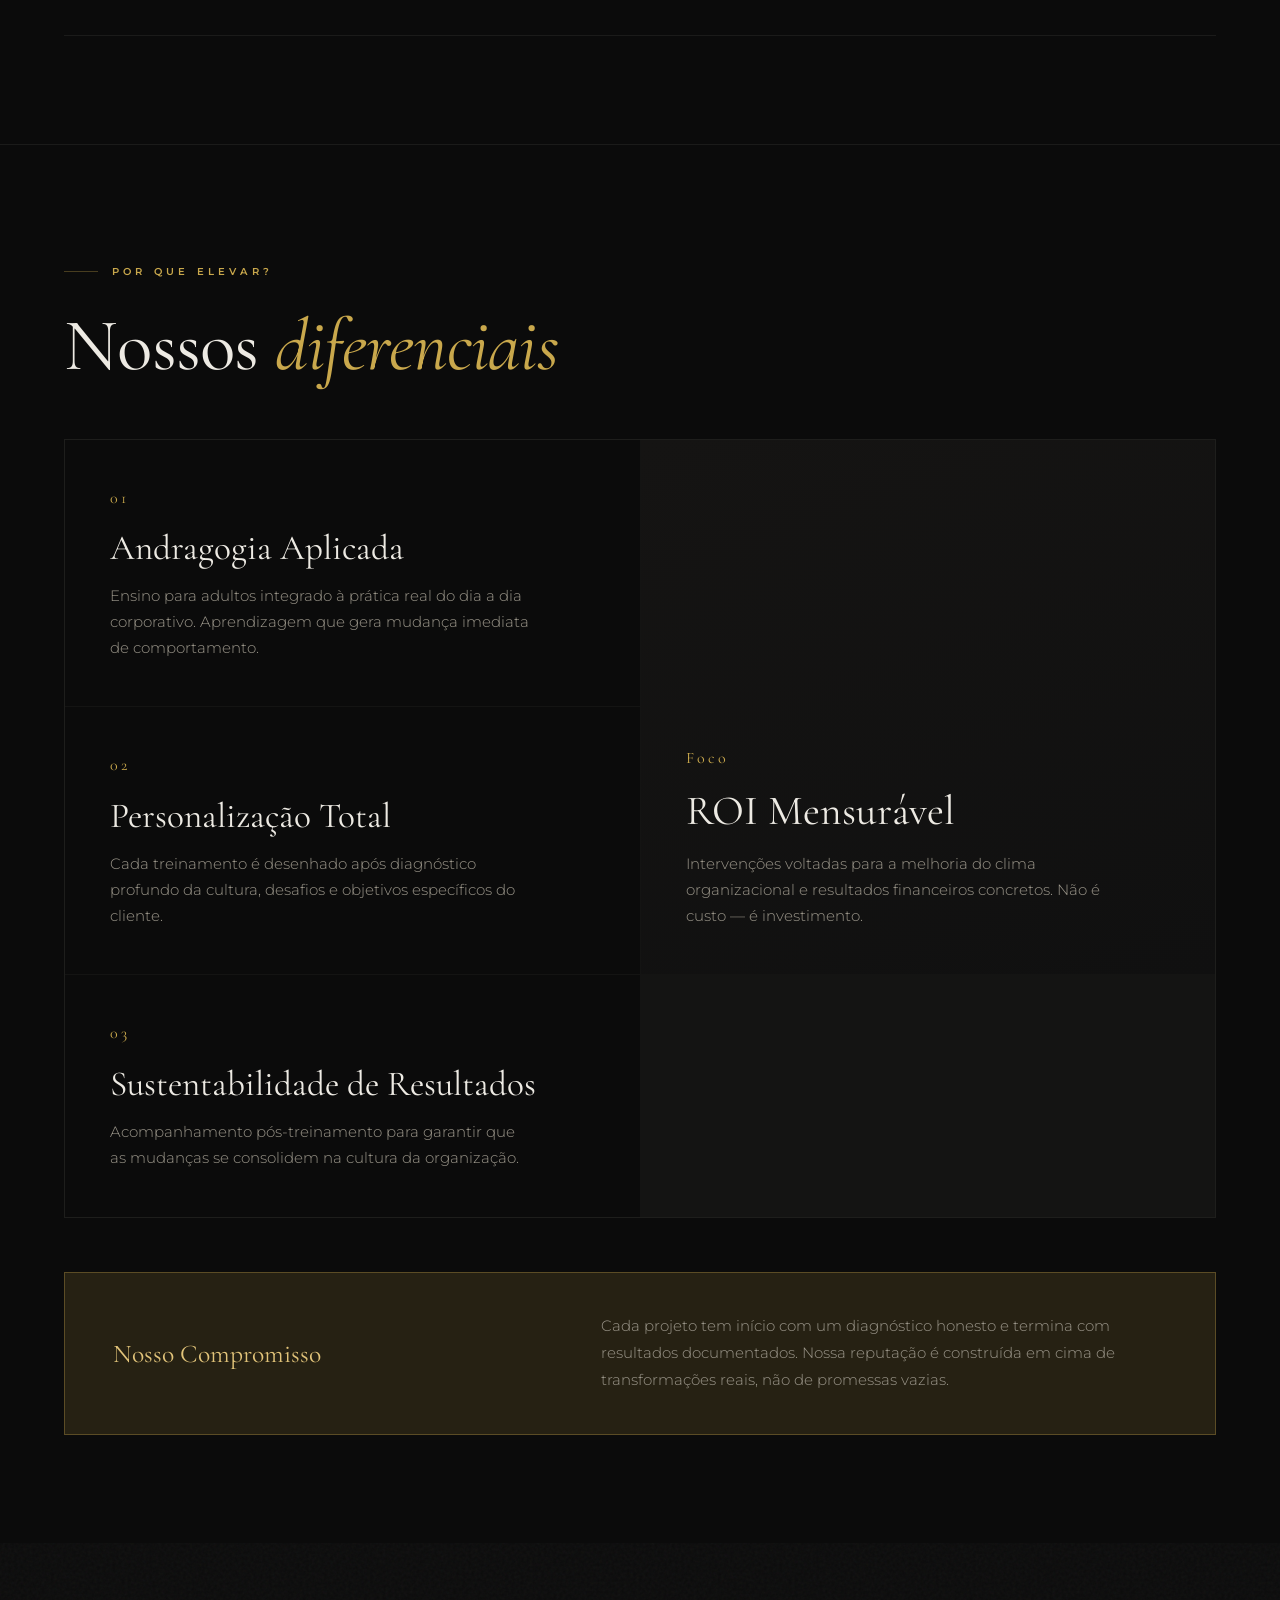
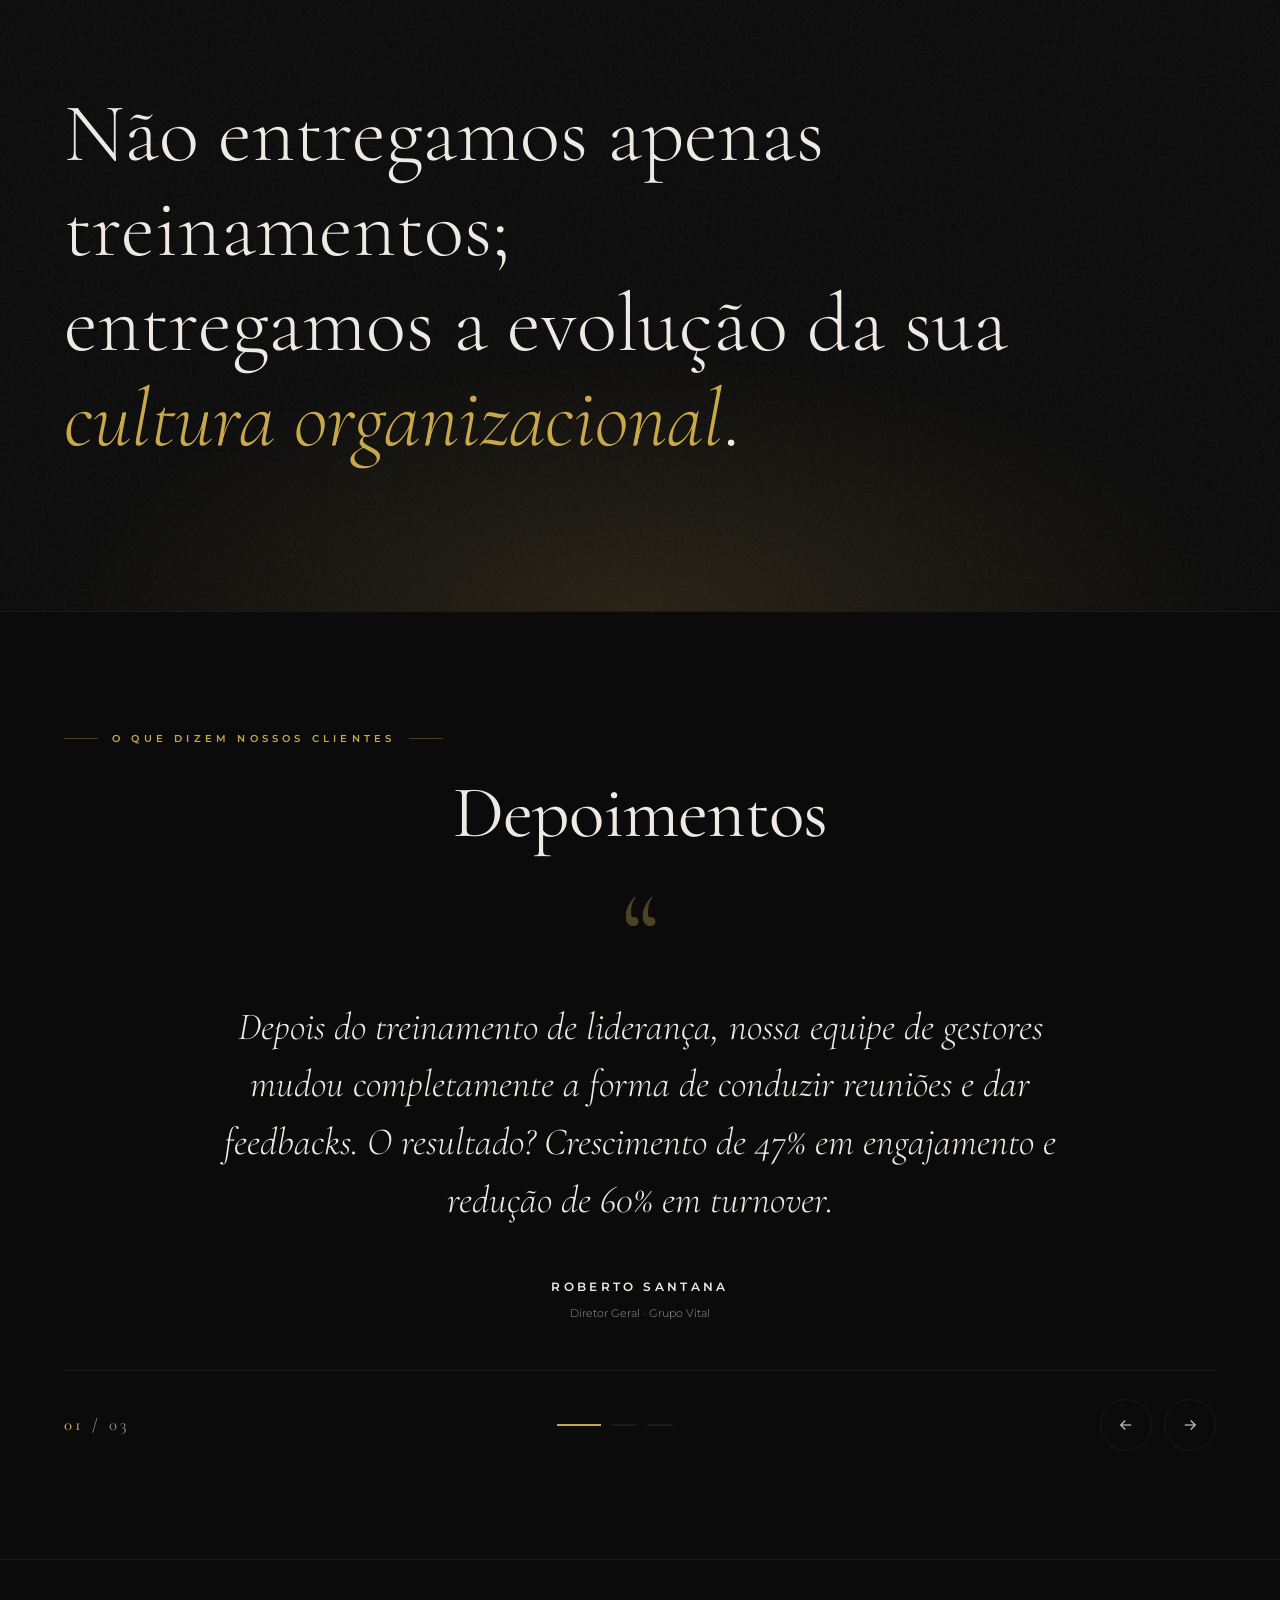
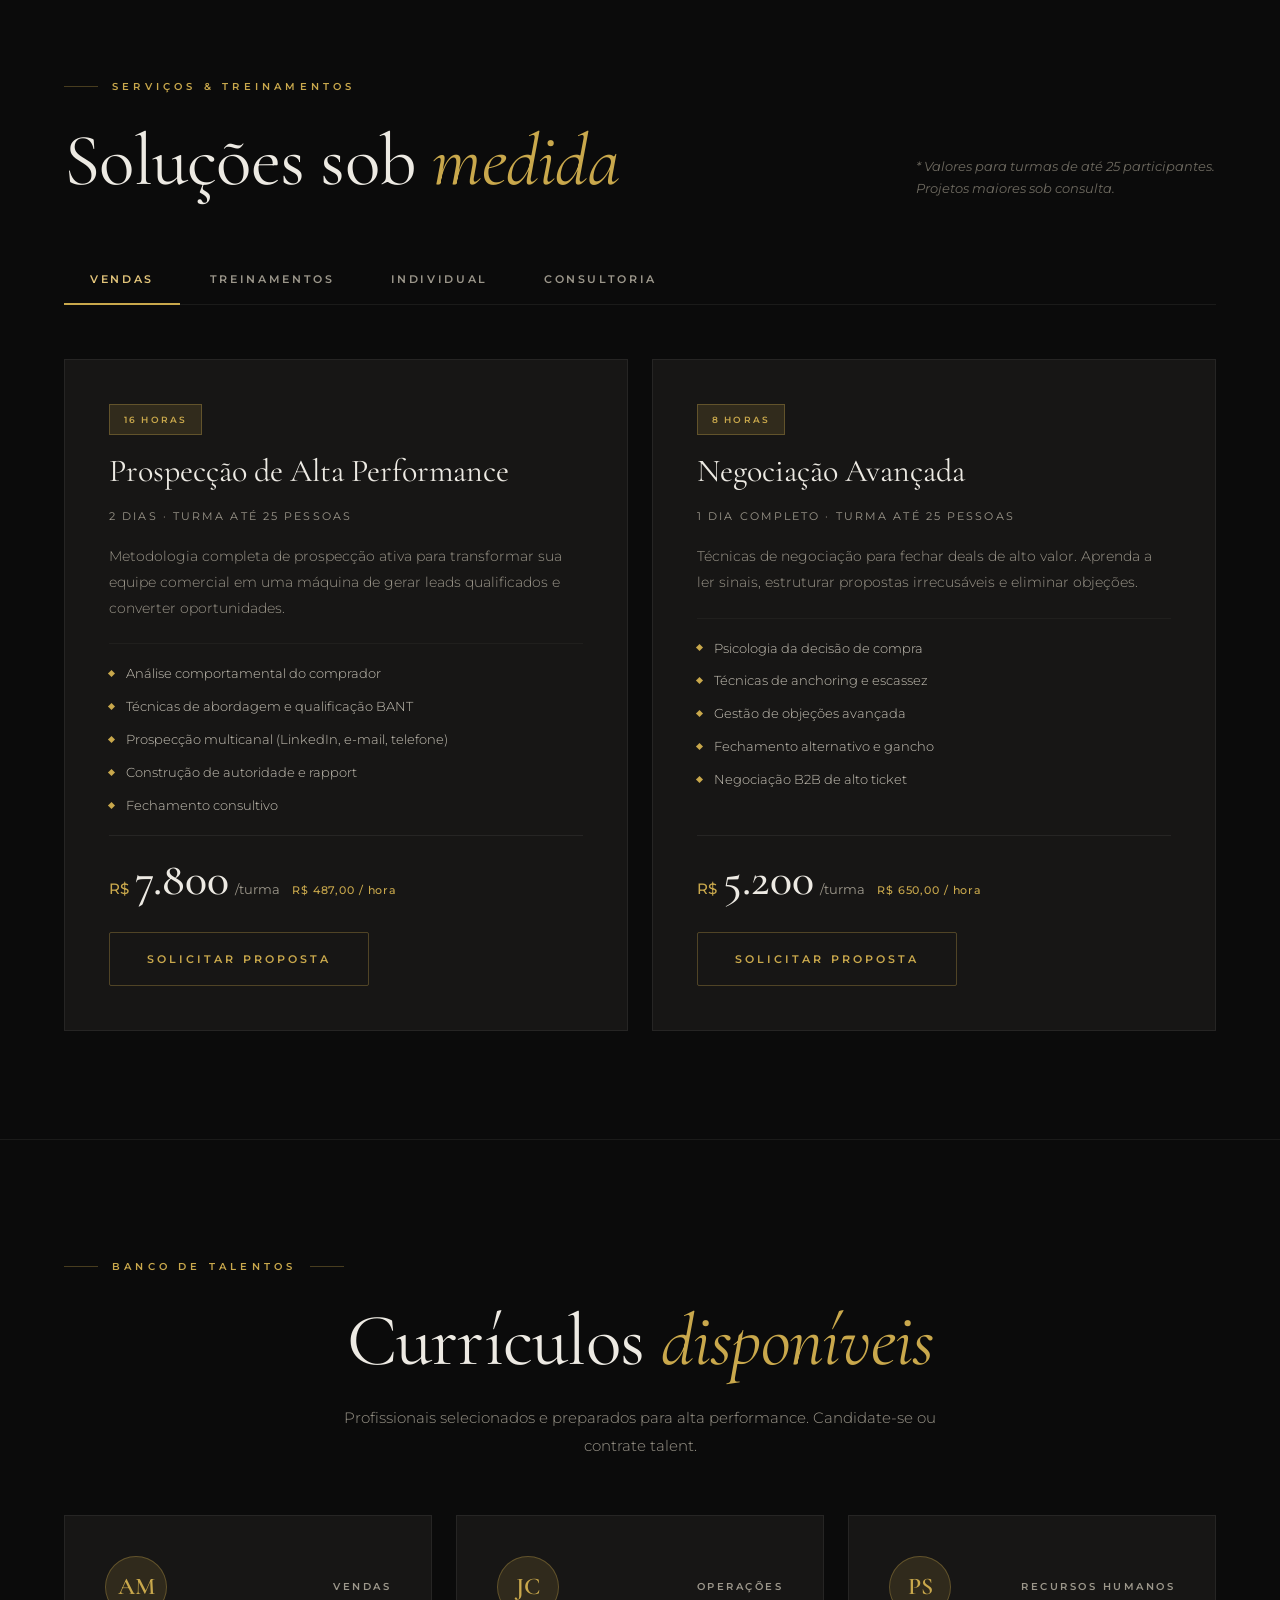
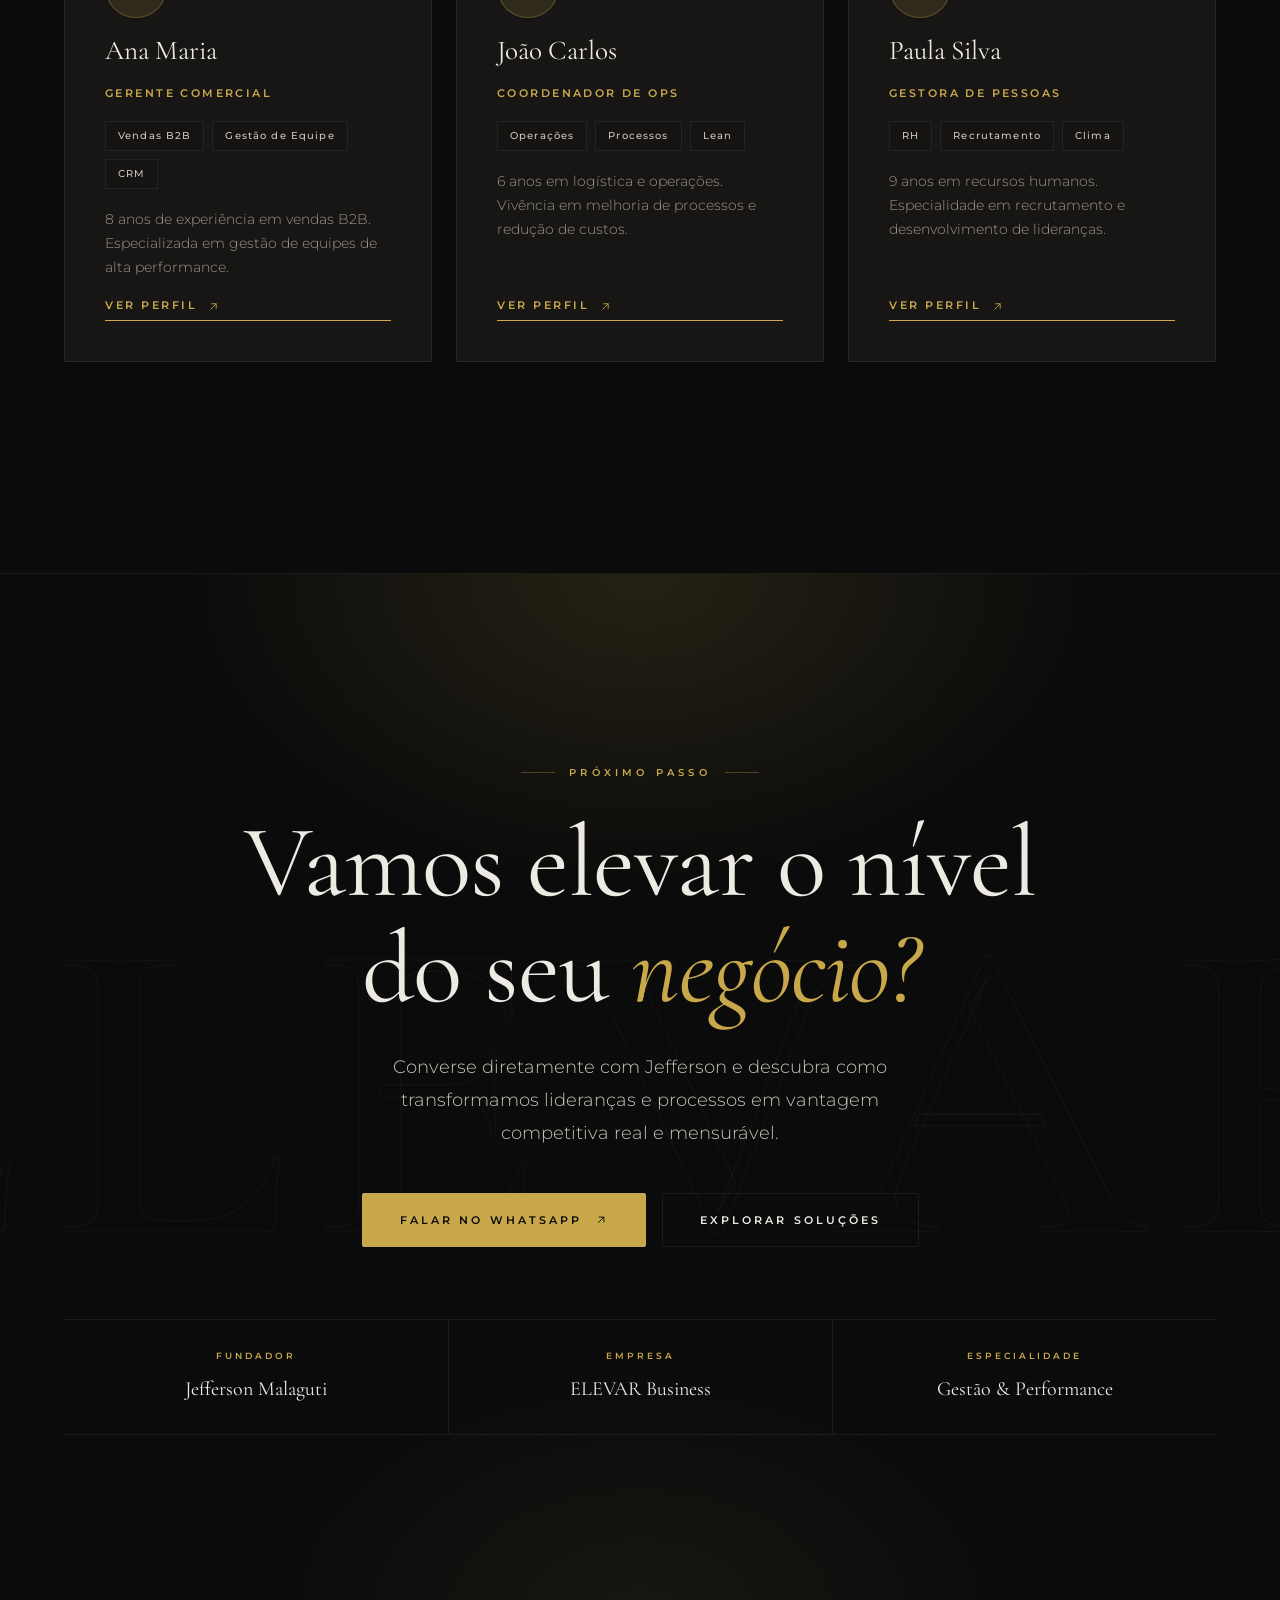
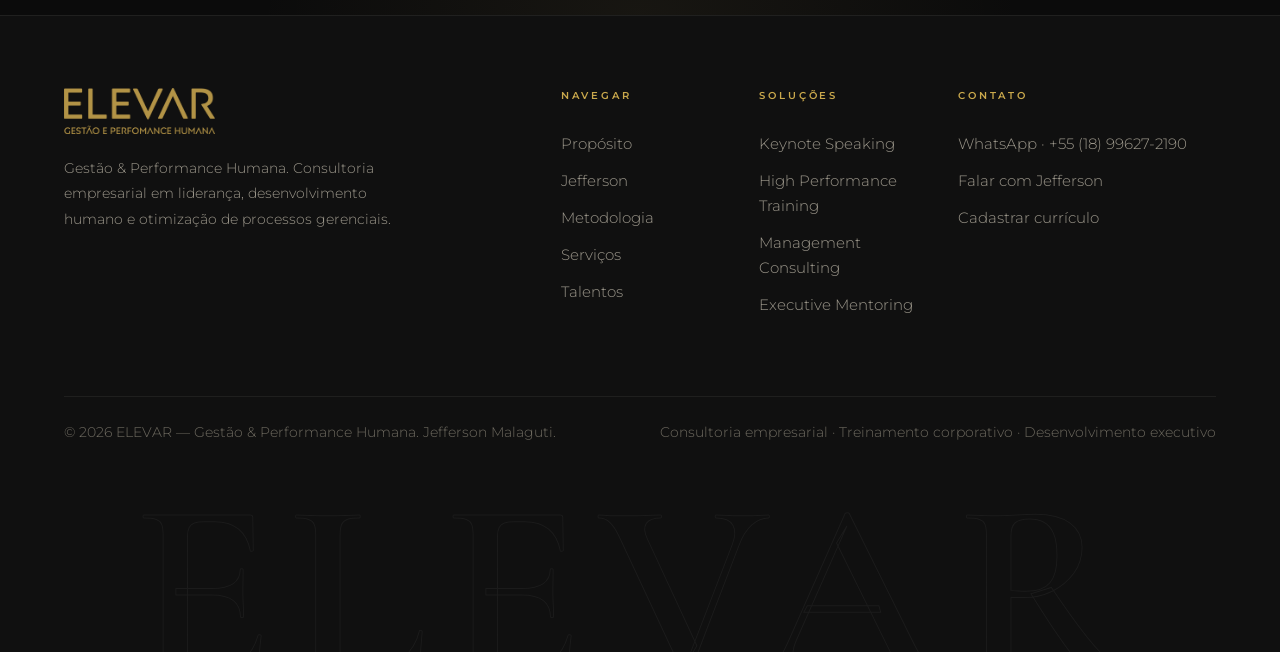
==== commit 3abf26aa: "Traduz 'Consultoria Gerencial' para 'Management Consulting' no portfólio e rodapé" ====
--- a/index.html
+++ b/index.html
@@ -414,11 +414,11 @@
           <article class="solution-row reveal reveal--up" data-delay="160">
             <span class="solution-idx">03</span>
             <div>
-              <h3 class="solution-name">Consultoria Gerencial</h3>
-              <p class="solution-cat">Processos &amp; KPIs</p>
-            </div>
-            <p class="solution-desc">Reestruturação de processos internos e implantação de indicadores estratégicos com acompanhamento para garantir a sustentabilidade.</p>
-            <p class="solution-target">Diretoria &amp; gerência média</p>
+              <h3 class="solution-name">Management Consulting</h3>
+              <p class="solution-cat">Processes &amp; KPIs</p>
+            </div>
+            <p class="solution-desc">Restructuring of internal processes and implementation of strategic indicators with ongoing support to guarantee sustainability.</p>
+            <p class="solution-target">Directors &amp; mid-level management</p>
             <span class="solution-arrow" aria-hidden="true"><svg viewBox="0 0 24 24" fill="none" stroke="currentColor" stroke-width="1.6"><path d="M7 17L17 7"/><path d="M8 7h9v9"/></svg></span>
           </article>
 
@@ -863,7 +863,7 @@
           <h4>Soluções</h4>
           <a href="#solucoes">Keynote Speaking</a>
           <a href="#solucoes">High Performance Training</a>
-          <a href="#solucoes">Consultoria Gerencial</a>
+          <a href="#solucoes">Management Consulting</a>
           <a href="#solucoes">Executive Mentoring</a>
         </nav>
 
